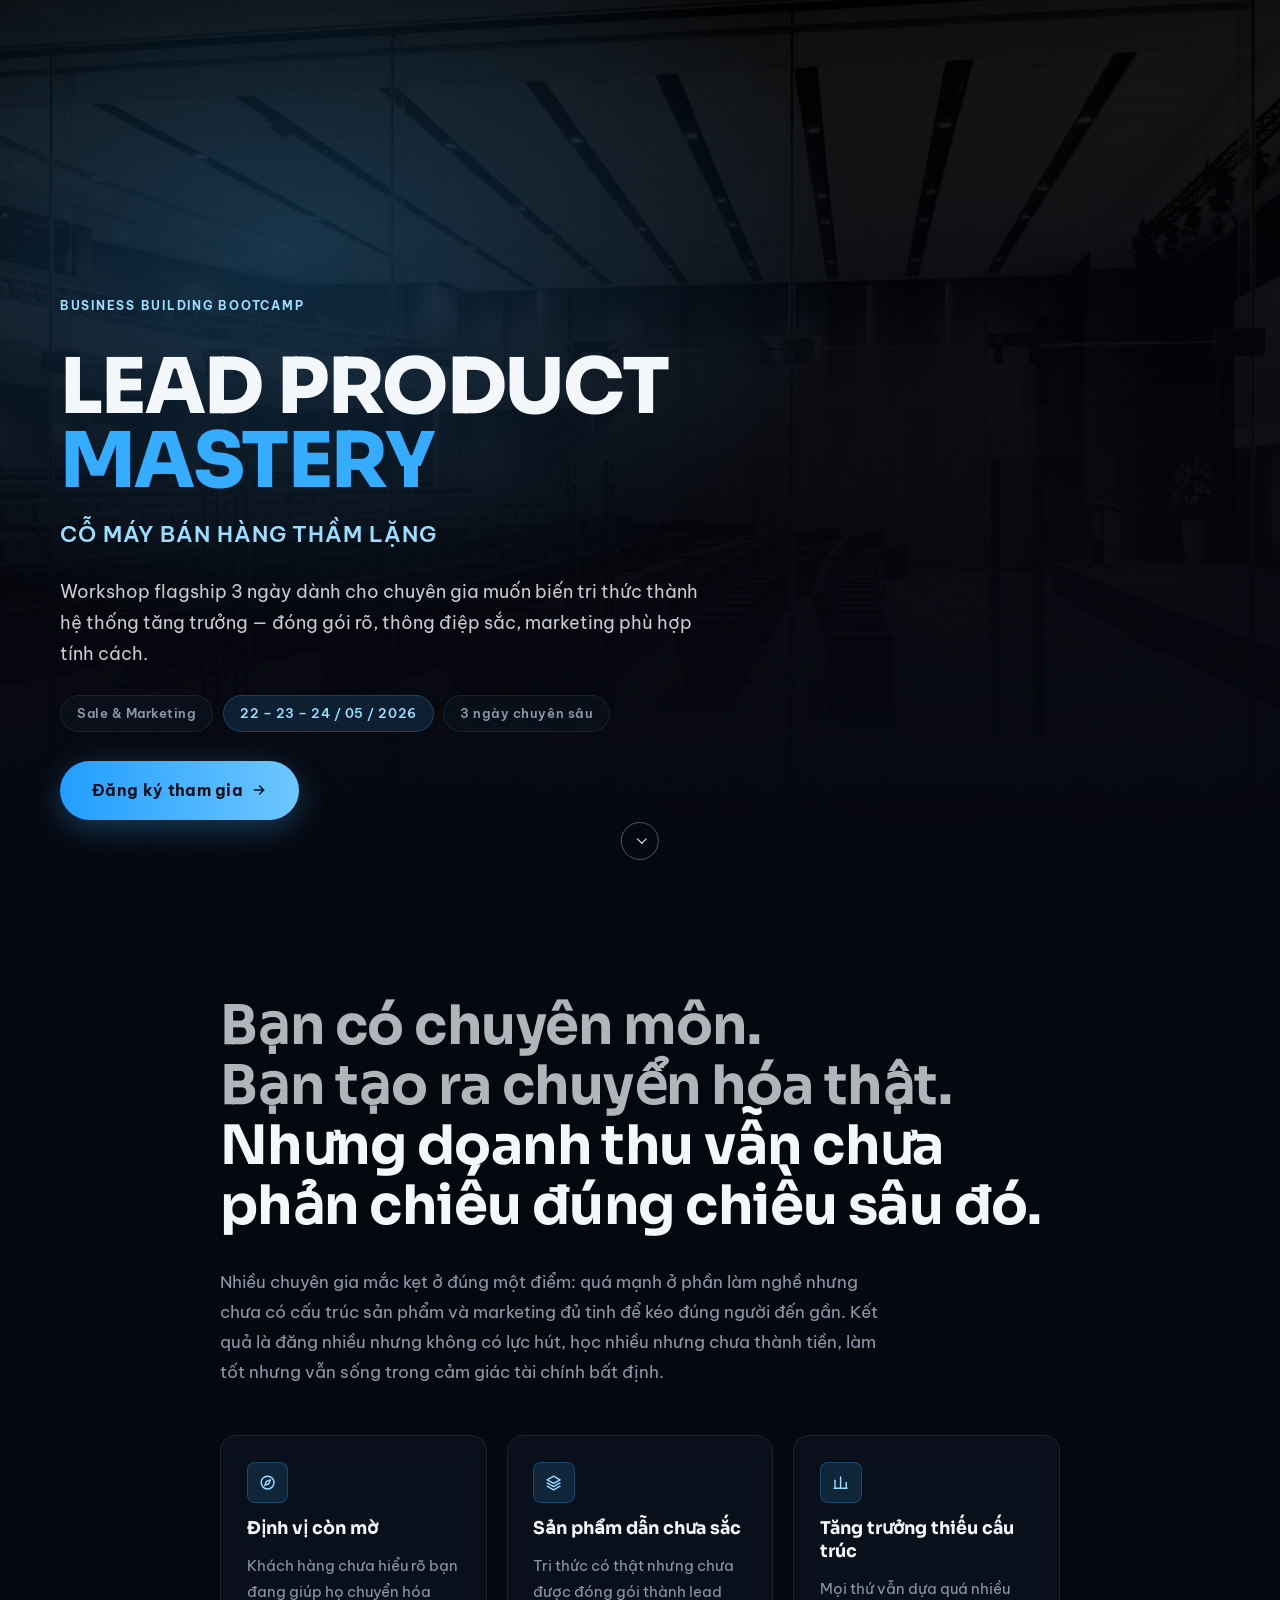
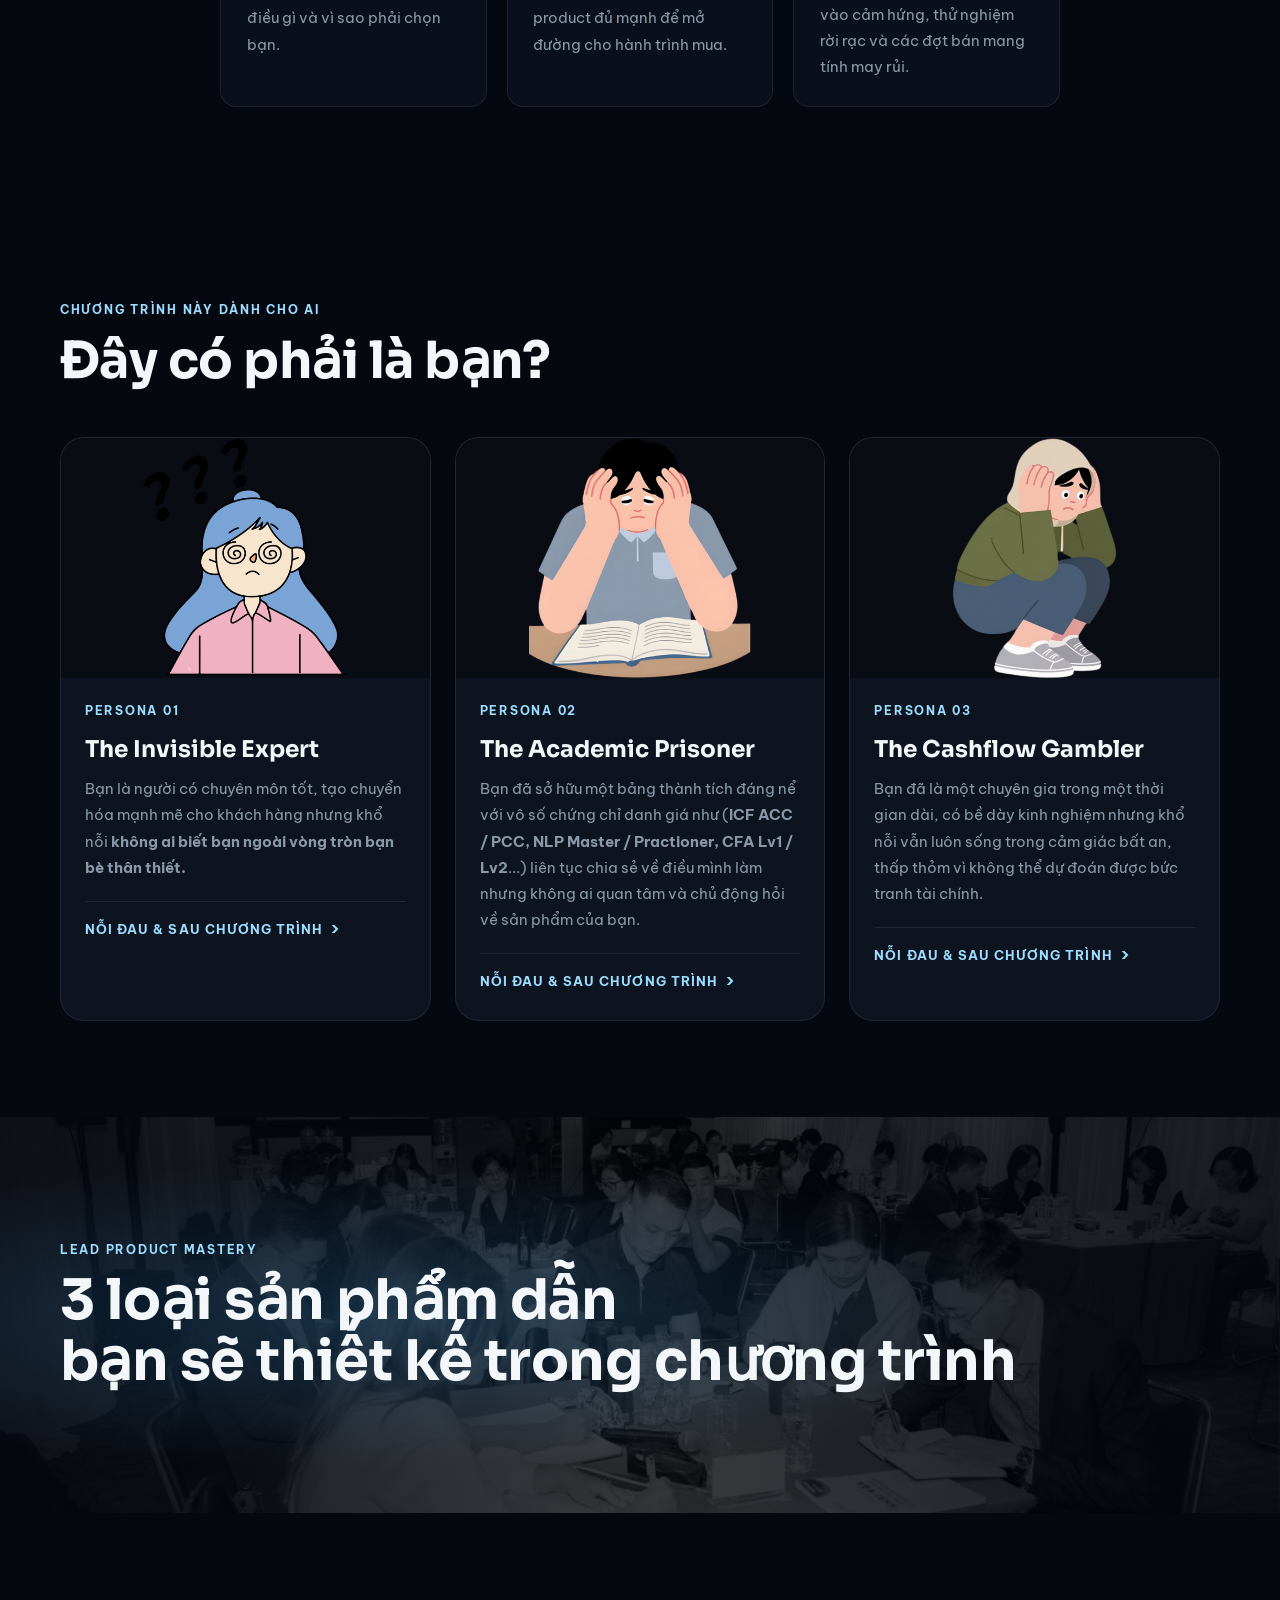
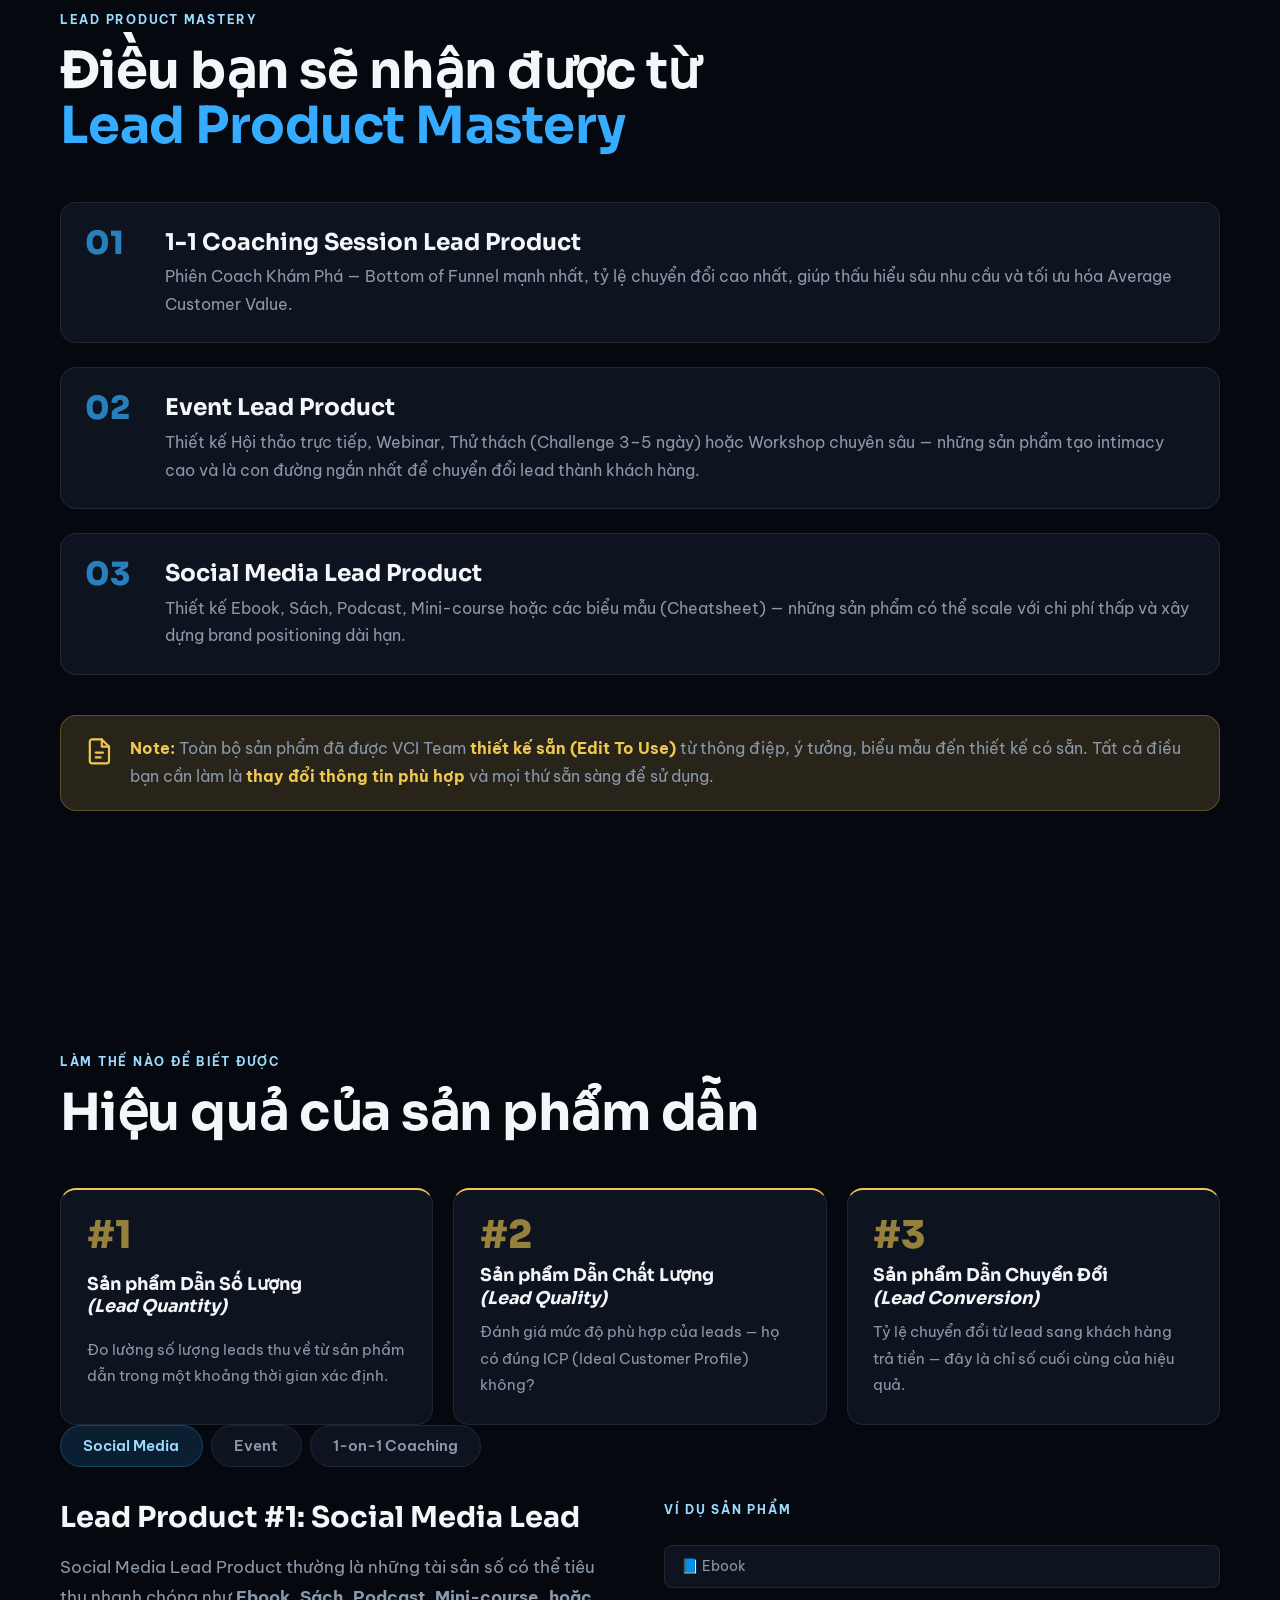
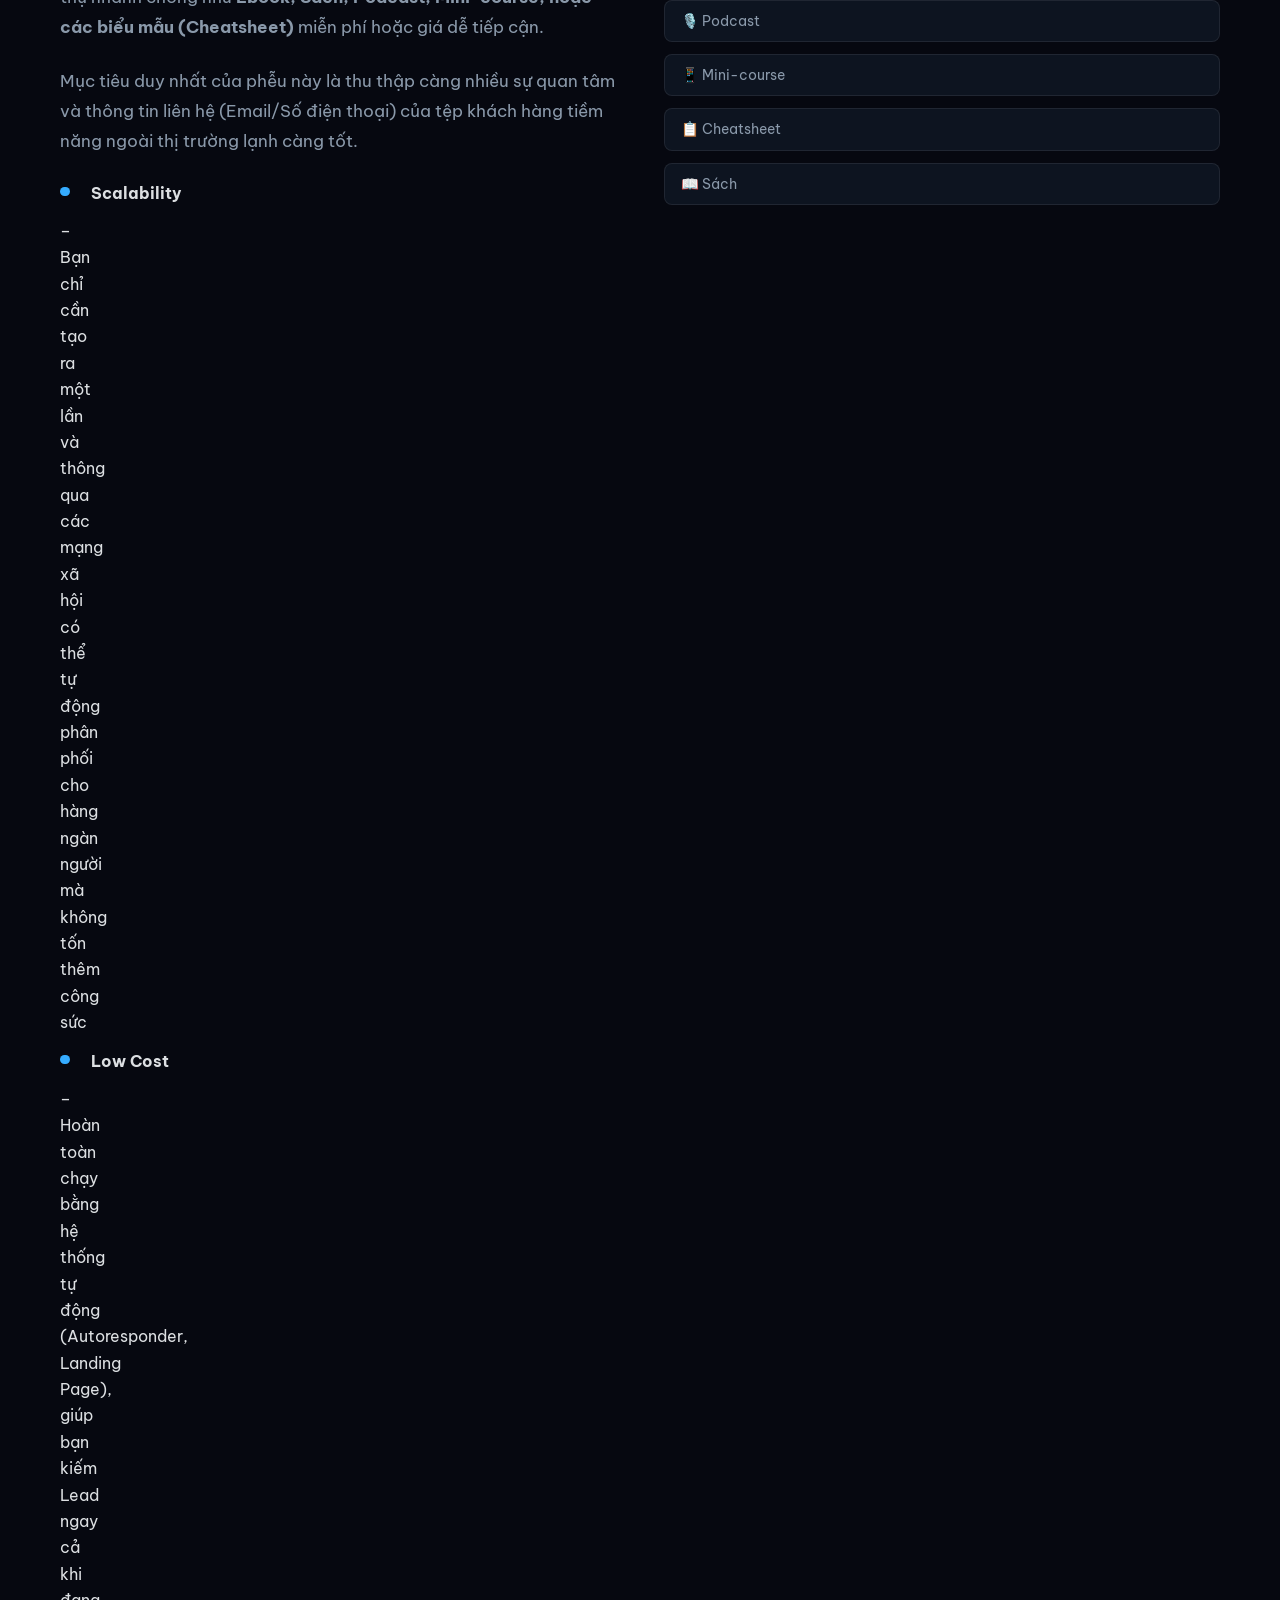
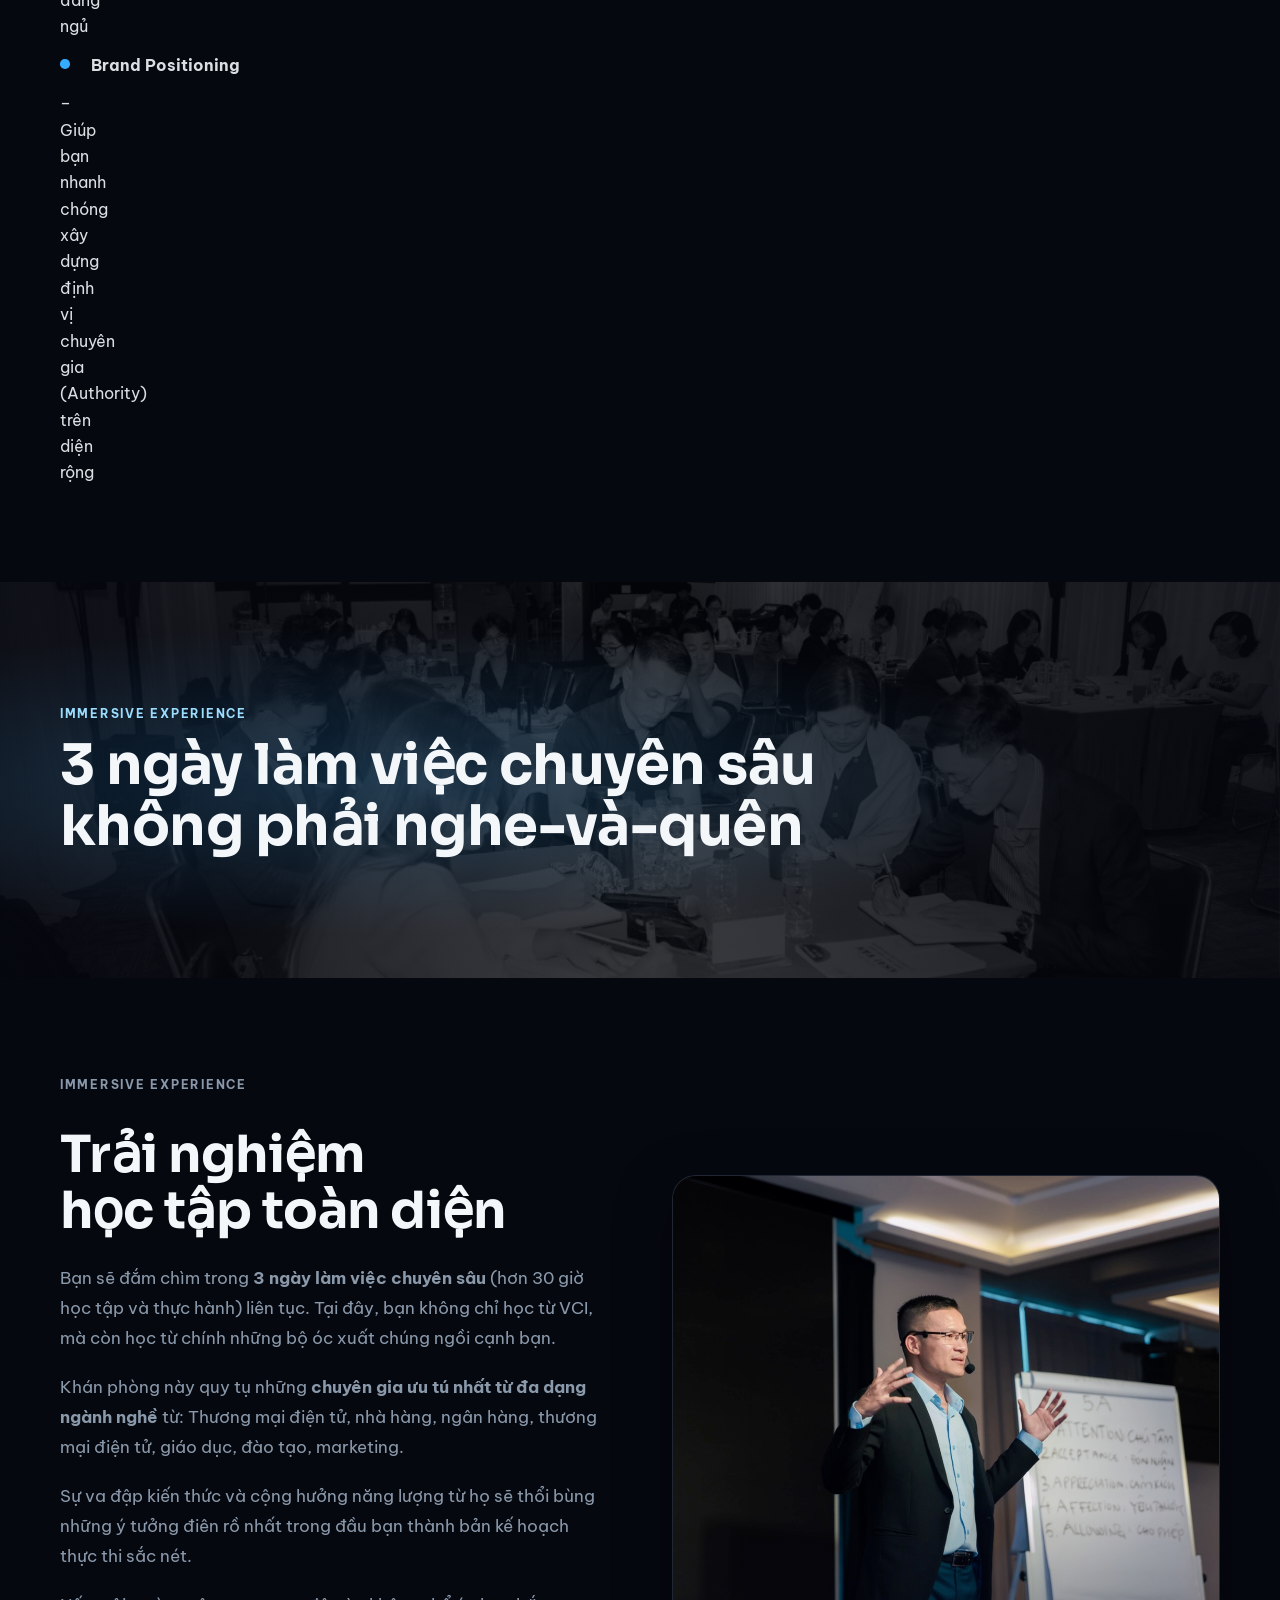
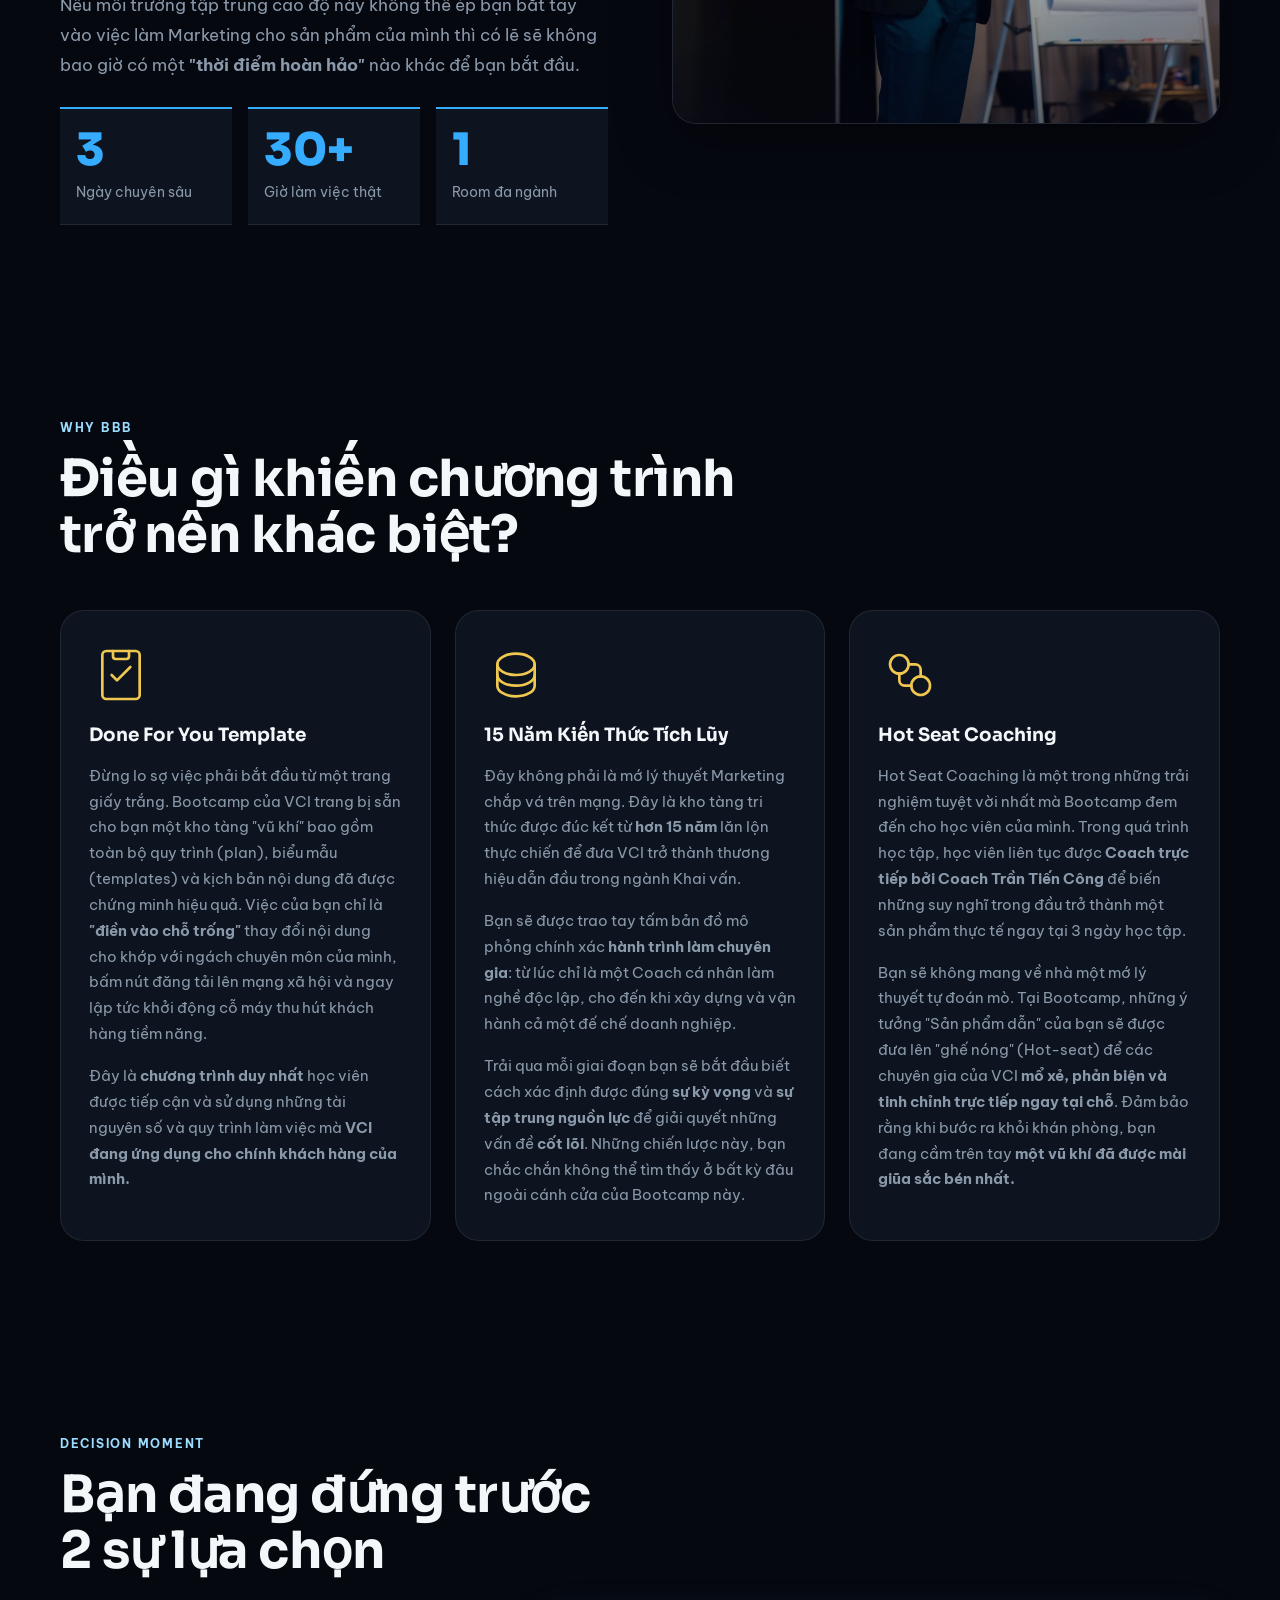
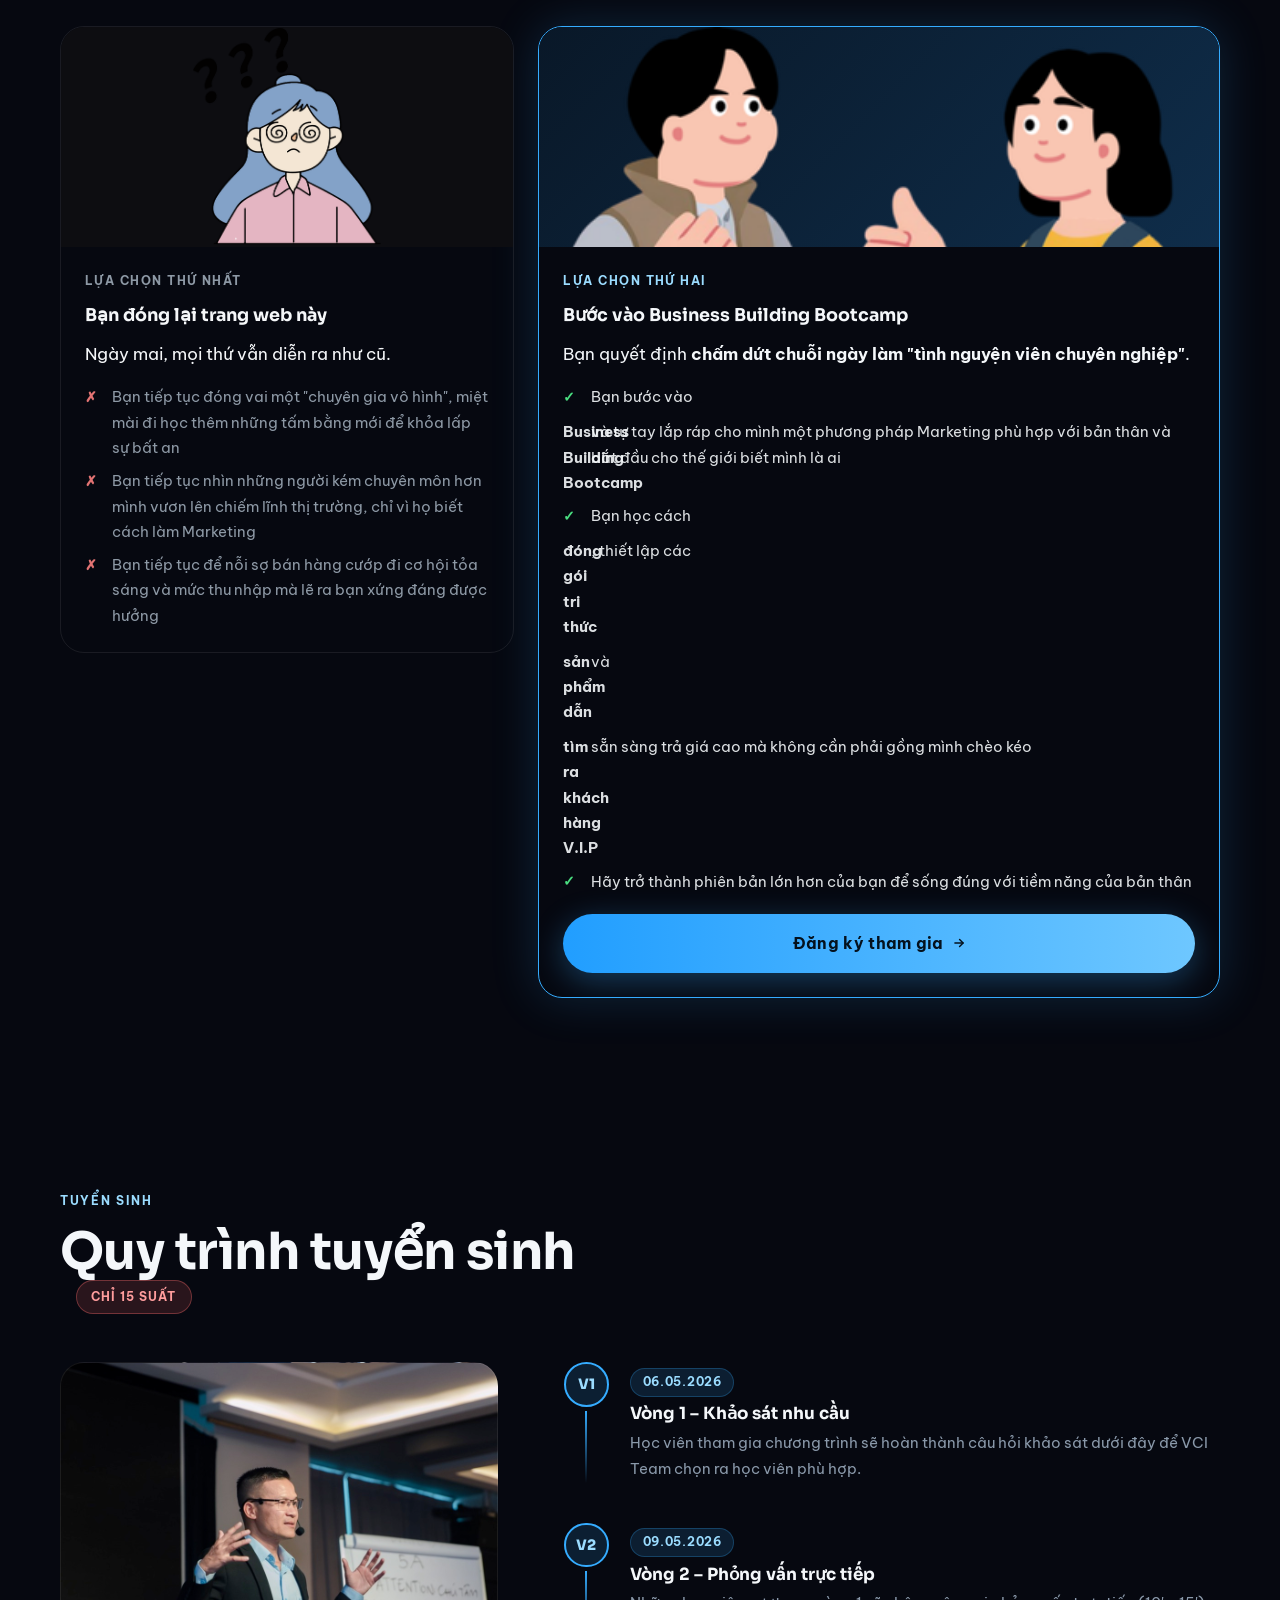
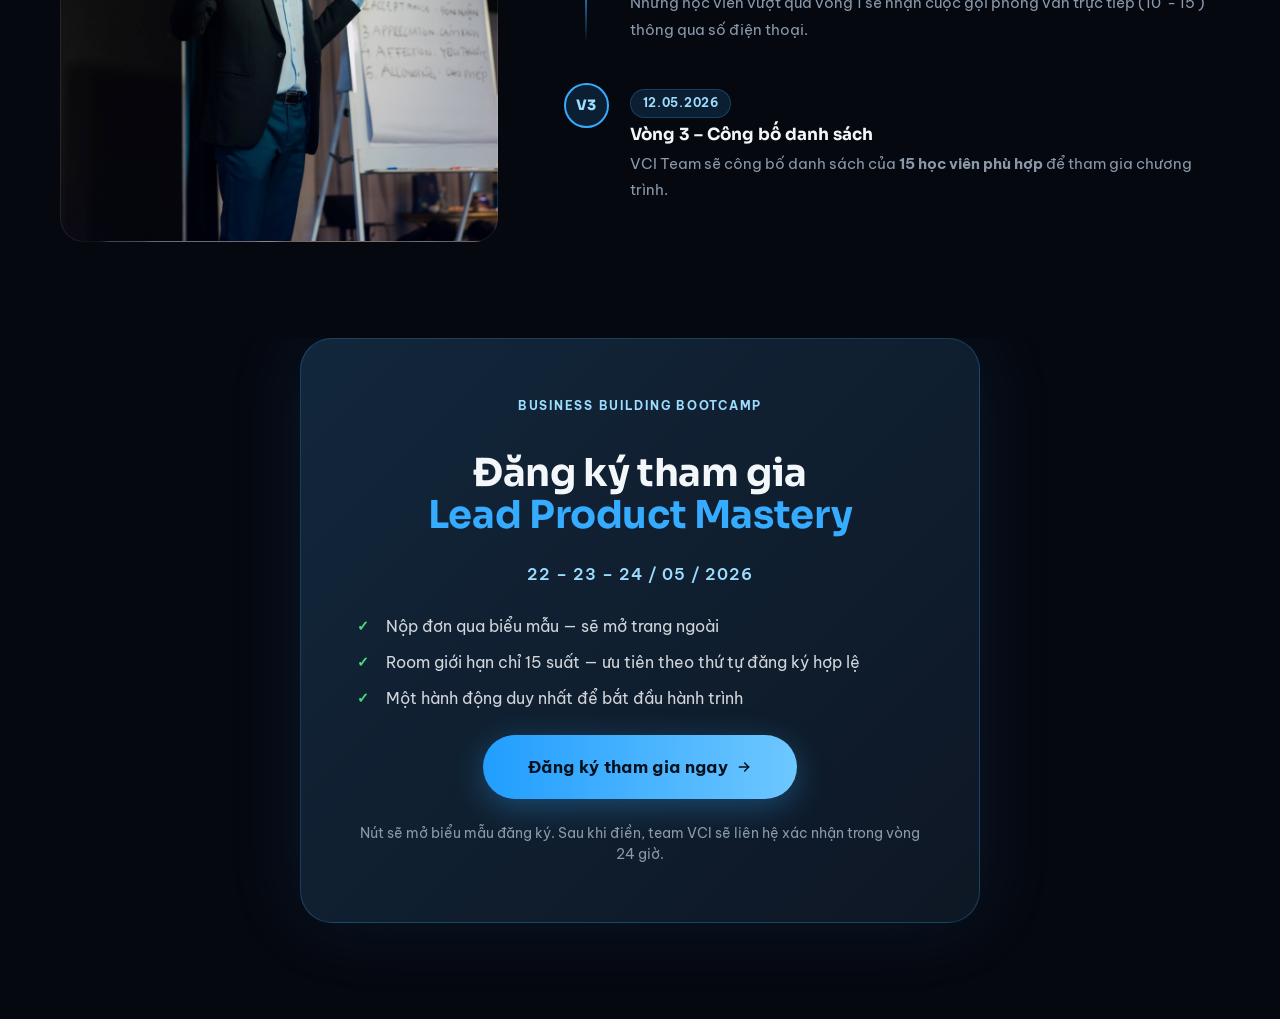
==== index.html @ 6134aa11 "init" ====
<!DOCTYPE html>
<html lang="vi">

<head>
  <meta charset="UTF-8">
  <meta name="viewport" content="width=device-width, initial-scale=1.0">
  <meta name="description"
    content="Business Building Bootcamp – Lead Product Mastery: Workshop 3 ngày chuyên sâu giúp chuyên gia đóng gói tri thức, làm rõ định vị và xây hệ thống marketing phù hợp với tính cách. 22-23-24/05/2026.">
  <title>Lead Product Mastery | Business Building Bootcamp – VCI</title>
  <link rel="preconnect" href="https://fonts.googleapis.com">
  <link rel="preconnect" href="https://fonts.gstatic.com" crossorigin>
  <link
    href="https://fonts.googleapis.com/css2?family=Sora:wght@600;700;800&family=Be+Vietnam+Pro:ital,wght@0,400;0,500;0,600;0,700;1,400;1,600&display=swap"
    rel="stylesheet">
  <link rel="stylesheet" href="styles.css">
</head>

<body>

  <div class="sticky-cta" id="sticky-cta" aria-hidden="true">
    <a href="#" data-register class="btn btn--primary btn--sm">Đăng ký ngay</a>
  </div>

  <main>

    <!-- =============================================
           S1: HERO
      ============================================= -->
    <section id="hero" class="panel panel--hero">
      <div class="hero__bg"></div>
      <div class="hero__overlay"></div>
      <div class="hero__content section-inner">
        <div class="hero__copy reveal">
          <p class="eyebrow">Business Building Bootcamp</p>
          <h1>LEAD PRODUCT<br><span>MASTERY</span></h1>
          <p class="hero__tagline">Cỗ máy bán hàng thầm lặng</p>
          <p class="hero__lede">
            Workshop flagship 3 ngày dành cho chuyên gia muốn biến tri thức thành hệ thống tăng trưởng — đóng gói rõ,
            thông điệp sắc, marketing phù hợp tính cách.
          </p>
          <div class="hero__pills">
            <span class="pill">Sale &amp; Marketing</span>
            <span class="pill pill--accent">22 – 23 – 24 / 05 / 2026</span>
            <span class="pill">3 ngày chuyên sâu</span>
          </div>
          <a href="#" data-register class="btn btn--primary hero__cta">
            Đăng ký tham gia
            <svg width="16" height="16" viewBox="0 0 24 24" fill="none" stroke="currentColor" stroke-width="2.2"
              stroke-linecap="round" stroke-linejoin="round" aria-hidden="true">
              <path d="M5 12h14" />
              <path d="m13 6 6 6-6 6" />
            </svg>
          </a>
        </div>
      </div>
      <a class="hero__scroll" href="#tension" aria-label="Xem tiếp"></a>
    </section>

    <!-- =============================================
           S2: TENSION
      ============================================= -->
    <section id="tension" class="panel">
      <div class="section-inner section-inner--narrow">
        <div class="tension__stack reveal">
          <p>Bạn có chuyên môn.</p>
          <p>Bạn tạo ra chuyển hóa thật.</p>
          <p class="tension__stack-accent">Nhưng doanh thu vẫn chưa phản chiếu đúng chiều sâu đó.</p>
        </div>
        <p class="tension__body reveal">
          Nhiều chuyên gia mắc kẹt ở đúng một điểm: quá mạnh ở phần làm nghề nhưng chưa có cấu trúc sản phẩm và
          marketing đủ tinh để kéo đúng người đến gần. Kết quả là đăng nhiều nhưng không có lực hút, học nhiều nhưng
          chưa thành tiền, làm tốt nhưng vẫn sống trong cảm giác tài chính bất định.
        </p>
        <div class="tension__cards">
          <article class="tension-card glass-card reveal" style="--i:0">
            <div class="tension-card__icon">
              <svg viewBox="0 0 24 24" fill="none" stroke="currentColor" stroke-width="1.8" stroke-linecap="round"
                stroke-linejoin="round" aria-hidden="true">
                <circle cx="12" cy="12" r="8" />
                <path d="m15.5 8.5-2 5-5 2 2-5 5-2Z" />
              </svg>
            </div>
            <h3>Định vị còn mờ</h3>
            <p>Khách hàng chưa hiểu rõ bạn đang giúp họ chuyển hóa điều gì và vì sao phải chọn bạn.</p>
          </article>
          <article class="tension-card glass-card reveal" style="--i:1">
            <div class="tension-card__icon">
              <svg viewBox="0 0 24 24" fill="none" stroke="currentColor" stroke-width="1.8" stroke-linecap="round"
                stroke-linejoin="round" aria-hidden="true">
                <path d="M4 8.5 12 4l8 4.5-8 4.5-8-4.5Z" />
                <path d="M4 12.5 12 17l8-4.5" />
                <path d="M4 16.5 12 21l8-4.5" />
              </svg>
            </div>
            <h3>Sản phẩm dẫn chưa sắc</h3>
            <p>Tri thức có thật nhưng chưa được đóng gói thành lead product đủ mạnh để mở đường cho hành trình mua.</p>
          </article>
          <article class="tension-card glass-card reveal" style="--i:2">
            <div class="tension-card__icon">
              <svg viewBox="0 0 24 24" fill="none" stroke="currentColor" stroke-width="1.8" stroke-linecap="round"
                stroke-linejoin="round" aria-hidden="true">
                <path d="M5 19V9" />
                <path d="M12 19V5" />
                <path d="M19 19v-7" />
                <path d="M4 19h16" />
              </svg>
            </div>
            <h3>Tăng trưởng thiếu cấu trúc</h3>
            <p>Mọi thứ vẫn dựa quá nhiều vào cảm hứng, thử nghiệm rời rạc và các đợt bán mang tính may rủi.</p>
          </article>
        </div>
      </div>
    </section>

    <!-- =============================================
           S3: PERSONAS
      ============================================= -->
    <section id="personas" class="panel">
      <div class="section-inner">
        <div class="section-heading reveal">
          <p class="eyebrow">Chương trình này dành cho ai</p>
          <h2>Đây có phải là bạn?</h2>
        </div>
        <div class="persona-grid">
          <article class="persona-card reveal" style="--i:0">
            <div class="persona-card__art persona-card__art--expert">
              <!-- illustration: design/persona-1.png – user to provide -->
            </div>
            <div class="persona-card__body">
              <p class="persona-card__index eyebrow">Persona 01</p>
              <h3>The Invisible Expert</h3>
              <p class="persona-card__desc">Bạn là người có chuyên môn tốt, tạo chuyển hóa mạnh mẽ cho khách hàng nhưng khổ nỗi <strong>không ai biết bạn ngoài vòng tròn bạn bè thân thiết.</strong></p>
              <details class="persona-card__details">
                <summary>Nỗi đau &amp; Sau chương trình</summary>
                <div class="persona-card__expand">
                  <div>
                    <span class="expand-label">Vấn đề</span>
                    <p>Bạn dị ứng với việc "làm hình ảnh" và luôn coi Marketing là điều gì đó hào nhoáng, giả tạo và chèo kéo. Bản thân bạn luôn tự thuyết phục rằng chỉ cần mình thực sự đem lại ý nghĩa cho mọi người, khách hàng sẽ tự động tìm đến.</p>
                  </div>
                  <div>
                    <span class="expand-label">Sau BBB</span>
                    <p>Bạn sẽ tìm ra một cách Marketing để thu hút đúng tệp khách hàng tiềm năng mà <strong>KHÔNG CẦN</strong> giả tạo dưới một phiên bản khác, ép buộc chạy theo xu thế thịnh hành hay làm những việc bán hàng chèo kéo trái với tính cách.</p>
                  </div>
                </div>
              </details>
            </div>
          </article>
          <article class="persona-card reveal" style="--i:1">
            <div class="persona-card__art persona-card__art--academic">
              <!-- illustration: design/persona-2.png – user to provide -->
            </div>
            <div class="persona-card__body">
              <p class="persona-card__index eyebrow">Persona 02</p>
              <h3>The Academic Prisoner</h3>
              <p class="persona-card__desc">Bạn đã sở hữu một bảng thành tích đáng nể với vô số chứng chỉ danh giá như (<strong>ICF ACC / PCC, NLP Master / Practioner, CFA Lv1 / Lv2</strong>...) liên tục chia sẻ về điều mình làm nhưng không ai quan tâm và chủ động hỏi về sản phẩm của bạn.</p>
              <details class="persona-card__details">
                <summary>Nỗi đau &amp; Sau chương trình</summary>
                <div class="persona-card__expand">
                  <div>
                    <span class="expand-label">Vấn đề</span>
                    <p>Bạn luôn dùng việc học như một cách trì hoãn để đối mặt với vấn đề tài chính "báo động" của mình. Họ kiệt quệ tài chính vì chứng nghiện học nhưng vẫn không đủ can đảm để biến khối kiến thức khổng lồ thành tiền trong tài khoản.</p>
                  </div>
                  <div>
                    <span class="expand-label">Sau BBB</span>
                    <p>Bạn sẽ tìm ra một cách phá bỏ xiềng xích học thuật để biến tri thức thành một giải pháp thương mại thực thụ. Bạn sẽ học được cách thiết kế để biến những <strong>kiến thức hàn lâm</strong> trở thành hệ thống <strong>sản phẩm dễ tiếp cận</strong> với người dùng.</p>
                  </div>
                </div>
              </details>
            </div>
          </article>
          <article class="persona-card reveal" style="--i:2">
            <div class="persona-card__art persona-card__art--cashflow">
              <!-- illustration: design/persona-3.png – user to provide -->
            </div>
            <div class="persona-card__body">
              <p class="persona-card__index eyebrow">Persona 03</p>
              <h3>The Cashflow Gambler</h3>
              <p class="persona-card__desc">Bạn đã là một chuyên gia trong một thời gian dài, có bề dày kinh nghiệm nhưng khổ nỗi vẫn luôn sống trong cảm giác bất an, thấp thỏm vì không thể dự đoán được bức tranh tài chính.</p>
              <details class="persona-card__details">
                <summary>Nỗi đau &amp; Sau chương trình</summary>
                <div class="persona-card__expand">
                  <div>
                    <span class="expand-label">Vấn đề</span>
                    <p>Bạn đang làm việc trong hai sự mù mờ lớn: <strong>không biết khách hàng từ đâu</strong> và <strong>tại sao họ lại mua hàng</strong>. Bản thân bạn liên tục thử nghiệm liên tục tìm kiếm khách hàng nhưng lại <strong>mờ mịt trong việc đo lường</strong> độ hiệu quả của từng chiến lược.</p>
                  </div>
                  <div>
                    <span class="expand-label">Sau BBB</span>
                    <p>Bạn sẽ tìm ra một cách phá bỏ xiềng xích học thuật để biến tri thức thành một giải pháp thương mại thực thụ. Bạn sẽ học được cách thiết kế để biến những <strong>kiến thức hàn lâm</strong> trở thành hệ thống <strong>sản phẩm dễ tiếp cận</strong> với người dùng.</p>
                  </div>
                </div>
              </details>
            </div>
          </article>
        </div>
      </div>
    </section>

    <!-- Photo Divider 2 – giữa Personas và Promise -->
    <div class="photo-divider" data-img="img/background_2.jpg">
      <div class="photo-divider__text section-inner">
        <p class="eyebrow">Lead Product Mastery</p>
        <h2>3 loại sản phẩm dẫn<br>bạn sẽ thiết kế trong chương trình</h2>
      </div>
    </div>

    <!-- =============================================
           S4: PROMISE (What You'll Build)
      ============================================= -->
    <section id="promise" class="panel">
      <div class="section-inner">
        <div class="section-heading reveal">
          <p class="eyebrow">Lead Product Mastery</p>
          <h2>Điều bạn sẽ nhận được từ<br><span>Lead Product Mastery</span></h2>
        </div>
        <div class="promise__secrets">
          <div class="promise-secret reveal" style="--i:0">
            <span class="promise-secret__num">01</span>
            <div>
              <h3>1-1 Coaching Session Lead Product</h3>
              <p>Phiên Coach Khám Phá — Bottom of Funnel mạnh nhất, tỷ lệ chuyển đổi cao nhất, giúp thấu hiểu sâu nhu
                cầu và tối ưu hóa Average Customer Value.</p>
            </div>
          </div>
          <div class="promise-secret reveal" style="--i:1">
            <span class="promise-secret__num">02</span>
            <div>
              <h3>Event Lead Product</h3>
              <p>Thiết kế Hội thảo trực tiếp, Webinar, Thử thách (Challenge 3–5 ngày) hoặc Workshop chuyên sâu — những
                sản phẩm tạo intimacy cao và là con đường ngắn nhất để chuyển đổi lead thành khách hàng.</p>
            </div>
          </div>
          <div class="promise-secret reveal" style="--i:2">
            <span class="promise-secret__num">03</span>
            <div>
              <h3>Social Media Lead Product</h3>
              <p>Thiết kế Ebook, Sách, Podcast, Mini-course hoặc các biểu mẫu (Cheatsheet) — những sản phẩm có thể
                scale với chi phí thấp và xây dựng brand positioning dài hạn.</p>
            </div>
          </div>
        </div>
        <div class="promise__callout reveal">
          <svg viewBox="0 0 24 24" fill="none" stroke="currentColor" stroke-width="1.8" stroke-linecap="round"
            stroke-linejoin="round" aria-hidden="true">
            <path d="M14 2H6a2 2 0 0 0-2 2v16a2 2 0 0 0 2 2h12a2 2 0 0 0 2-2V8z" />
            <polyline points="14 2 14 8 20 8" />
            <line x1="9" y1="13" x2="15" y2="13" />
            <line x1="9" y1="17" x2="13" y2="17" />
          </svg>
          <p><strong>Note:</strong> Toàn bộ sản phẩm đã được VCI Team <strong>thiết kế sẵn (Edit To Use)</strong> từ thông điệp, ý tưởng, biểu mẫu đến thiết kế có sẵn. Tất cả điều bạn cần làm là <strong>thay đổi thông tin phù hợp</strong> và mọi thứ sẵn sàng để sử dụng.</p>
        </div>

      </div>
    </section>

    <!-- =============================================
           S5: LEAD PRODUCTS DEEP-DIVE
      ============================================= -->
    <section id="lead-products" class="panel">
      <div class="section-inner">
        <div class="section-heading reveal">
          <p class="eyebrow">Làm thế nào để biết được</p>
          <h2>Hiệu quả của sản phẩm dẫn</h2>
        </div>
        <div class="framework__cards">
          <div class="framework-card reveal" style="--i:0">
            <span class="framework-card__num">#1</span>
            <h3>Sản phẩm Dẫn Số Lượng<br><em>(Lead Quantity)</em></h3>
            <p>Đo lường số lượng leads thu về từ sản phẩm dẫn trong một khoảng thời gian xác định.</p>
          </div>
          <div class="framework-card reveal" style="--i:1">
            <span class="framework-card__num">#2</span>
            <h3>Sản phẩm Dẫn Chất Lượng<br><em>(Lead Quality)</em></h3>
            <p>Đánh giá mức độ phù hợp của leads — họ có đúng ICP (Ideal Customer Profile) không?</p>
          </div>
          <div class="framework-card reveal" style="--i:2">
            <span class="framework-card__num">#3</span>
            <h3>Sản phẩm Dẫn Chuyển Đổi<br><em>(Lead Conversion)</em></h3>
            <p>Tỷ lệ chuyển đổi từ lead sang khách hàng trả tiền — đây là chỉ số cuối cùng của hiệu quả.</p>
          </div>
        </div>
        <div class="tabs">
          <div class="tabs__nav" role="tablist">
            <button class="tab-btn" data-tab="social" role="tab" aria-selected="true">Social Media</button>
            <button class="tab-btn" data-tab="event" role="tab">Event</button>
            <button class="tab-btn" data-tab="coaching" role="tab">1-on-1 Coaching</button>
          </div>
          <div class="tabs__panels">
            <div class="tab-panel" data-panel="social" role="tabpanel">
              <div class="tab-panel__copy">
                <h3>Lead Product #1: Social Media Lead</h3>
                <p>Social Media Lead Product thường là những tài sản số có thể tiêu thụ nhanh chóng như <strong>Ebook, Sách, Podcast, Mini-course, hoặc các biểu mẫu (Cheatsheet)</strong> miễn phí hoặc giá dễ tiếp cận.</p>
                <p>Mục tiêu duy nhất của phễu này là thu thập càng nhiều sự quan tâm và thông tin liên hệ (Email/Số điện thoại) của tệp khách hàng tiềm năng ngoài thị trường lạnh càng tốt.</p>
                <ul class="pros-list">
                  <li><strong>Scalability</strong> – Bạn chỉ cần tạo ra một lần và thông qua các mạng xã hội có thể tự động phân phối cho hàng ngàn người mà không tốn thêm công sức</li>
                  <li><strong>Low Cost</strong> – Hoàn toàn chạy bằng hệ thống tự động (Autoresponder, Landing Page), giúp bạn kiếm Lead ngay cả khi đang ngủ</li>
                  <li><strong>Brand Positioning</strong> – Giúp bạn nhanh chóng xây dựng định vị chuyên gia (Authority) trên diện rộng</li>
                </ul>
              </div>
              <div class="tab-panel__examples">
                <p class="eyebrow">Ví dụ sản phẩm</p>
                <span class="example-tag">📘 Ebook</span>
                <span class="example-tag">🎙️ Podcast</span>
                <span class="example-tag">📱 Mini-course</span>
                <span class="example-tag">📋 Cheatsheet</span>
                <span class="example-tag">📖 Sách</span>
              </div>
            </div>
            <div class="tab-panel" data-panel="event" role="tabpanel">
              <div class="tab-panel__copy">
                <h3>Lead Product #2: Event Lead Product</h3>
                <p>Khi bạn đã có một lượng người theo dõi nhất định, Event Lead Product chính là màng lọc hoàn hảo (Middle/Bottom of Funnel). Đây là các hình thức như <strong>Hội thảo trực tiếp, Webinar, Thử thách (Challenge 3-5 ngày), hoặc Workshop chuyên sâu</strong>.</p>
                <p>Sứ mệnh của phễu này là giáo dục thị trường, thay đổi niềm tin của khách hàng và "hâm nóng" họ ở cường độ cao. Bất cứ ai sẵn sàng dành ra 2-3 tiếng để ngồi nghe bạn nói đều là những Lead cực kỳ chất lượng.</p>
                <ul class="pros-list">
                  <li><strong>Intimacy</strong> – Sự tương tác trực tiếp (dù qua màn hình hay ngoài đời) giúp khách hàng cảm nhận được năng lượng và chuyên môn thực sự của bạn</li>
                  <li><strong>Lead Clearance</strong> – Tự động loại bỏ những người hời hợt, chỉ giữ lại những khách hàng cam kết và thực sự khao khát giải pháp</li>
                </ul>
              </div>
              <div class="tab-panel__examples">
                <p class="eyebrow">Ví dụ sản phẩm</p>
                <span class="example-tag">🎤 Hội thảo</span>
                <span class="example-tag">💻 Webinar</span>
                <span class="example-tag">🔥 Challenge 3-5 ngày</span>
                <span class="example-tag">🛠️ Workshop</span>
              </div>
            </div>
            <div class="tab-panel" data-panel="coaching" role="tabpanel">
              <div class="tab-panel__copy">
                <h3>Lead Product #3: 1 on 1 Coaching Session</h3>
                <p>Đây là chốt chặn cuối cùng trong cỗ máy bán hàng của bạn (<strong>Bottom of Funnel</strong>). Nó thường mang tên như "Phiên Khai vấn Chiến lược", "Phiên Coach Khám Phá" hay "Phiên Khám Doanh Nghiệp". Đây không phải là một buổi tư vấn miễn phí tràn lan, mà là một cuộc trò chuyện có chủ đích dành riêng cho những khách hàng đã vượt qua các màng lọc khắt khe trước đó.</p>
                <p>Mục đích cuối cùng của nó là chuyển hóa một khách hàng chất lượng cao thành một bản hợp đồng High-ticket (Giá trị cao).</p>
                <ul class="pros-list">
                  <li><strong>Conversion Rate</strong> cao nhất: Không có phương thức nào chốt hợp đồng giá trị cao tốt hơn một cuộc trò chuyện sâu sắc, trực tiếp giữa hai con người</li>
                  <li>Thấu hiểu nhu cầu thực sự khách hàng: Bạn bắt đúng "bệnh" của từng cá nhân, từ đó tùy chỉnh lời chào hàng (Offer) sao cho khớp hoàn toàn với khao khát của họ. Từ đó bạn có khả năng nâng cấp lên những sản phẩm cao hơn để tối ưu hóa giá trị 1 khách hàng (<strong>Average Customer Value</strong>)</li>
                </ul>
              </div>
              <div class="tab-panel__examples">
                <p class="eyebrow">Ví dụ sản phẩm</p>
                <span class="example-tag">🤝 Phiên Coach Khám Phá (miễn phí)</span>
                <span class="example-tag">🎯 Strategy Session (trả phí)</span>
              </div>
            </div>
          </div>
        </div>
      </div>
    </section>

    <!-- Photo Divider 3 – giữa Lead Products và Experience -->
    <div class="photo-divider" data-img="img/background_2.jpg">
      <div class="photo-divider__text section-inner">
        <p class="eyebrow">Immersive Experience</p>
        <h2>3 ngày làm việc chuyên sâu<br>không phải nghe-và-quên</h2>
      </div>
    </div>

    <!-- =============================================
           S6: IMMERSIVE EXPERIENCE
      ============================================= -->
    <section id="experience" class="panel">
      <div class="section-inner experience__split">
        <div class="experience__copy reveal">
          <p class="eyebrow">Immersive Experience</p>
          <h2>Trải nghiệm<br>học tập toàn diện</h2>
          <p>Bạn sẽ đắm chìm trong <strong>3 ngày làm việc chuyên sâu</strong> (hơn 30 giờ học tập và thực hành) liên tục. Tại đây, bạn không chỉ học từ VCI, mà còn học từ chính những bộ óc xuất chúng ngồi cạnh bạn.</p>
          <p>Khán phòng này quy tụ những <strong>chuyên gia ưu tú nhất từ đa dạng ngành nghề</strong> từ: Thương mại điện tử, nhà hàng, ngân hàng, thương mại điện tử, giáo dục, đào tạo, marketing.</p>
          <p>Sự va đập kiến thức và cộng hưởng năng lượng từ họ sẽ thổi bùng những ý tưởng điên rồ nhất trong đầu bạn thành bản kế hoạch thực thi sắc nét.</p>
          <p>Nếu môi trường tập trung cao độ này không thể ép bạn bắt tay vào việc làm Marketing cho sản phẩm của mình thì có lẽ sẽ không bao giờ có một <strong>"thời điểm hoàn hảo"</strong> nào khác để bạn bắt đầu.</p>
          <div class="stats-row">
            <div class="stat-box">
              <strong data-counter="3" data-suffix="">3</strong>
              <span>Ngày chuyên sâu</span>
            </div>
            <div class="stat-box">
              <strong data-counter="30" data-suffix="+">30+</strong>
              <span>Giờ làm việc thật</span>
            </div>
            <div class="stat-box">
              <strong data-counter="1" data-suffix="">1</strong>
              <span>Room đa ngành</span>
            </div>
          </div>
        </div>
        <div class="experience__visual reveal">
          <div class="image-frame">
            <img src="img/speaker.jpeg" alt="Không khí workshop chuyên sâu" loading="lazy">
          </div>
        </div>
      </div>
    </section>

    <!-- =============================================
           S7: DIFFERENTIATORS
      ============================================= -->
    <section id="differentiators" class="panel">
      <div class="section-inner">
        <div class="section-heading reveal">
          <p class="eyebrow">Why BBB</p>
          <h2>Điều gì khiến chương trình<br>trở nên khác biệt?</h2>
        </div>
        <div class="diff-grid">
          <article class="diff-card reveal" style="--i:0">
            <div class="diff-card__icon">
              <svg viewBox="0 0 48 48" fill="none" stroke="currentColor" stroke-width="2" stroke-linecap="round"
                stroke-linejoin="round" aria-hidden="true">
                <rect x="10" y="6" width="28" height="36" rx="3" />
                <path d="M18 6v4a2 2 0 0 0 2 2h8a2 2 0 0 0 2-2V6" />
                <path d="M17 24l4 4 10-10" />
              </svg>
            </div>
            <h3>Done For You Template</h3>
            <p>Đừng lo sợ việc phải bắt đầu từ một trang giấy trắng. Bootcamp của VCI trang bị sẵn cho bạn một kho tàng "vũ khí" bao gồm toàn bộ quy trình (plan), biểu mẫu (templates) và kịch bản nội dung đã được chứng minh hiệu quả. Việc của bạn chỉ là <strong>"điền vào chỗ trống"</strong> thay đổi nội dung cho khớp với ngách chuyên môn của mình, bấm nút đăng tải lên mạng xã hội và ngay lập tức khởi động cỗ máy thu hút khách hàng tiềm năng.</p>
            <p>Đây là <strong>chương trình duy nhất</strong> học viên được tiếp cận và sử dụng những tài nguyên số và quy trình làm việc mà <strong>VCI đang ứng dụng cho chính khách hàng của mình.</strong></p>
          </article>
          <article class="diff-card reveal" style="--i:1">
            <div class="diff-card__icon">
              <svg viewBox="0 0 48 48" fill="none" stroke="currentColor" stroke-width="2" stroke-linecap="round"
                stroke-linejoin="round" aria-hidden="true">
                <ellipse cx="24" cy="16" rx="14" ry="8" />
                <path d="M10 16v8c0 4.4 6.3 8 14 8s14-3.6 14-8v-8" />
                <path d="M10 24v8c0 4.4 6.3 8 14 8s14-3.6 14-8v-8" />
              </svg>
            </div>
            <h3>15 Năm Kiến Thức Tích Lũy</h3>
            <p>Đây không phải là mớ lý thuyết Marketing chắp vá trên mạng. Đây là kho tàng tri thức được đúc kết từ <strong>hơn 15 năm</strong> lăn lộn thực chiến để đưa VCI trở thành thương hiệu dẫn đầu trong ngành Khai vấn.</p>
            <p>Bạn sẽ được trao tay tấm bản đồ mô phỏng chính xác <strong>hành trình làm chuyên gia</strong>: từ lúc chỉ là một Coach cá nhân làm nghề độc lập, cho đến khi xây dựng và vận hành cả một đế chế doanh nghiệp.</p>
            <p>Trải qua mỗi giai đoạn bạn sẽ bắt đầu biết cách xác định được đúng <strong>sự kỳ vọng</strong> và <strong>sự tập trung nguồn lực</strong> để giải quyết những vấn đề <strong>cốt lõi</strong>. Những chiến lược này, bạn chắc chắn không thể tìm thấy ở bất kỳ đâu ngoài cánh cửa của Bootcamp này.</p>
          </article>
          <article class="diff-card reveal" style="--i:2">
            <div class="diff-card__icon">
              <svg viewBox="0 0 48 48" fill="none" stroke="currentColor" stroke-width="2" stroke-linecap="round"
                stroke-linejoin="round" aria-hidden="true">
                <circle cx="16" cy="16" r="7" />
                <circle cx="32" cy="32" r="7" />
                <path d="M23 16h5a4 4 0 0 1 4 4v5" />
                <path d="M25 32h-5a4 4 0 0 1-4-4v-5" />
              </svg>
            </div>
            <h3>Hot Seat Coaching</h3>
            <p>Hot Seat Coaching là một trong những trải nghiệm tuyệt vời nhất mà Bootcamp đem đến cho học viên của mình. Trong quá trình học tập, học viên liên tục được <strong>Coach trực tiếp bởi Coach Trần Tiến Công</strong> để biến những suy nghĩ trong đầu trở thành một sản phẩm thực tế ngay tại 3 ngày học tập.</p>
            <p>Bạn sẽ không mang về nhà một mớ lý thuyết tự đoán mò. Tại Bootcamp, những ý tưởng "Sản phẩm dẫn" của bạn sẽ được đưa lên "ghế nóng" (Hot-seat) để các chuyên gia của VCI <strong>mổ xẻ, phản biện và tinh chỉnh trực tiếp ngay tại chỗ</strong>. Đảm bảo rằng khi bước ra khỏi khán phòng, bạn đang cầm trên tay <strong>một vũ khí đã được mài giũa sắc bén nhất.</strong></p>
          </article>
        </div>
      </div>
    </section>


    <!-- =============================================
           S9: DECISION MOMENT
      ============================================= -->
    <section id="decision" class="panel">
      <div class="section-inner">
        <div class="section-heading reveal">
          <p class="eyebrow">Decision Moment</p>
          <h2>Bạn đang đứng trước<br>2 sự lựa chọn</h2>
        </div>
        <div class="decision-grid">
          <article class="decision-card decision-card--status-quo reveal">
            <div class="decision-card__art"><img src="img/The Invisible Expert.png" alt="The Invisible Expert"
                loading="lazy"></div>
            <div class="decision-card__body">
              <span class="decision-card__label">Lựa chọn thứ nhất</span>
              <h3>Bạn đóng lại trang web này</h3>
              <p>Ngày mai, mọi thứ vẫn diễn ra như cũ.</p>
              <ul class="decision-list">
                <li><span class="decision-list__marker">✗</span> Bạn tiếp tục đóng vai một "chuyên gia vô hình", miệt mài đi học thêm những tấm bằng mới để khỏa lấp sự bất an</li>
                <li><span class="decision-list__marker">✗</span> Bạn tiếp tục nhìn những người kém chuyên môn hơn mình vươn lên chiếm lĩnh thị trường, chỉ vì họ biết cách làm Marketing</li>
                <li><span class="decision-list__marker">✗</span> Bạn tiếp tục để nỗi sợ bán hàng cướp đi cơ hội tỏa sáng và mức thu nhập mà lẽ ra bạn xứng đáng được hưởng</li>
              </ul>
            </div>
          </article>
          <article class="decision-card decision-card--action reveal">
            <div class="decision-card__art"><img src="img/The REAL EXPERT.png" alt="The REAL EXPERT"
                loading="lazy"></div>
            <div class="decision-card__body">
              <span class="decision-card__label">Lựa chọn thứ hai</span>
              <h3>Bước vào Business Building Bootcamp</h3>
              <p>Bạn quyết định <strong>chấm dứt chuỗi ngày làm "tình nguyện viên chuyên nghiệp"</strong>.</p>
              <ul class="decision-list">
                <li><span class="decision-list__marker">✓</span> Bạn bước vào <strong>Business Building Bootcamp</strong> và tự tay lắp ráp cho mình một phương pháp Marketing phù hợp với bản thân và bắt đầu cho thế giới biết mình là ai</li>
                <li><span class="decision-list__marker">✓</span> Bạn học cách <strong>đóng gói tri thức</strong>, thiết lập các <strong>sản phẩm dẫn</strong> và <strong>tìm ra khách hàng V.I.P</strong> sẵn sàng trả giá cao mà không cần phải gồng mình chèo kéo</li>
                <li><span class="decision-list__marker">✓</span> Hãy trở thành phiên bản lớn hơn của bạn để sống đúng với tiềm năng của bản thân</li>
              </ul>
              <a href="#" data-register class="btn btn--primary" style="margin-top: 0.5rem">
                Đăng ký tham gia
                <svg width="14" height="14" viewBox="0 0 24 24" fill="none" stroke="currentColor" stroke-width="2.5"
                  stroke-linecap="round" stroke-linejoin="round" aria-hidden="true">
                  <path d="M5 12h14" />
                  <path d="m13 6 6 6-6 6" />
                </svg>
              </a>
            </div>
          </article>
        </div>
      </div>
    </section>

    <!-- =============================================
           S10: ENROLLMENT PROCESS
      ============================================= -->
    <section id="enrollment" class="panel">
      <div class="section-inner">
        <div class="section-heading reveal">
          <p class="eyebrow">Tuyển Sinh</p>
          <h2>Quy trình tuyển sinh</h2>
          <span class="badge-limited">Chỉ 15 suất</span>
        </div>
        <div class="enrollment__split">
          <div class="enrollment__coach reveal">
            <div class="coach-placeholder"></div>
          </div>
          <div class="enrollment__timeline reveal">
            <ol class="timeline">
              <li class="timeline__node">
                <div class="timeline__dot">
                  <div class="timeline__circle">V1</div>
                  <div class="timeline__line"></div>
                </div>
                <div class="timeline__content">
                  <span class="timeline__deadline">06.05.2026</span>
                  <h3>Vòng 1 – Khảo sát nhu cầu</h3>
                  <p>Học viên tham gia chương trình sẽ hoàn thành câu hỏi khảo sát dưới đây để VCI Team chọn ra học viên phù hợp.</p>
                </div>
              </li>
              <li class="timeline__node">
                <div class="timeline__dot">
                  <div class="timeline__circle">V2</div>
                  <div class="timeline__line"></div>
                </div>
                <div class="timeline__content">
                  <span class="timeline__deadline">09.05.2026</span>
                  <h3>Vòng 2 – Phỏng vấn trực tiếp</h3>
                  <p>Những học viên vượt qua vòng 1 sẽ nhận cuộc gọi phỏng vấn trực tiếp (10' - 15') thông qua số điện thoại.</p>
                </div>
              </li>
              <li class="timeline__node">
                <div class="timeline__dot">
                  <div class="timeline__circle">V3</div>
                  <div class="timeline__line"></div>
                </div>
                <div class="timeline__content">
                  <span class="timeline__deadline">12.05.2026</span>
                  <h3>Vòng 3 – Công bố danh sách</h3>
                  <p>VCI Team sẽ công bố danh sách của <strong>15 học viên phù hợp</strong> để tham gia chương trình.</p>
                </div>
              </li>
            </ol>
          </div>
        </div>
      </div>
    </section>

    <!-- =============================================
           S11: FINAL CTA
      ============================================= -->
    <section id="cta" class="panel panel--cta">
      <div class="section-inner">
        <div class="cta-card reveal">
          <p class="eyebrow" style="text-align:center">Business Building Bootcamp</p>
          <h2>Đăng ký tham gia<br><span>Lead Product Mastery</span></h2>
          <p class="cta-date">22 – 23 – 24 / 05 / 2026</p>
          <ul class="cta-checklist">
            <li>Nộp đơn qua biểu mẫu — sẽ mở trang ngoài</li>
            <li>Room giới hạn chỉ 15 suất — ưu tiên theo thứ tự đăng ký hợp lệ</li>
            <li>Một hành động duy nhất để bắt đầu hành trình</li>
          </ul>
          <div class="cta-btn-wrap">
            <a href="#" data-register class="btn btn--primary" style="padding: 1.1rem 2.8rem; font-size: 1.05rem">
              Đăng ký tham gia ngay
              <svg width="16" height="16" viewBox="0 0 24 24" fill="none" stroke="currentColor" stroke-width="2.2"
                stroke-linecap="round" stroke-linejoin="round" aria-hidden="true">
                <path d="M5 12h14" />
                <path d="m13 6 6 6-6 6" />
              </svg>
            </a>
          </div>
          <p class="cta-note">Nút sẽ mở biểu mẫu đăng ký. Sau khi điền, team VCI sẽ liên hệ xác nhận trong vòng 24 giờ.
          </p>
        </div>
      </div>
    </section>

  </main>

  <script src="scripts.js"></script>
</body>

</html>
---- styles.css ----
/* ============================================
   DESIGN TOKENS
============================================ */
:root {
  /* Colors */
  --bg: #060810;
  --bg-card: #0d1420;
  --bg-glass: rgba(13, 20, 32, 0.72);
  --accent: #35ACFF;
  --accent-dim: rgba(53, 172, 255, 0.14);
  --accent-glow: rgba(53, 172, 255, 0.22);
  --accent-bright: #9BDCFF;
  --gold: #F0C850;
  --gold-dim: rgba(240, 200, 80, 0.15);
  --text: #F4F7FA;
  --muted: #8A99AA;
  --line: rgba(255, 255, 255, 0.08);
  --line-accent: rgba(53, 172, 255, 0.25);
  --danger: #FF6B6B;
  --success: #4ADE80;

  /* Spacing */
  --section-py: 6rem;
  --inner-max: 1160px;
  --inner-narrow: 840px;
  --gap: 1.5rem;

  /* Radius */
  --radius-sm: 0.5rem;
  --radius: 1rem;
  --radius-lg: 1.5rem;
  --radius-xl: 2rem;

  /* Shadows */
  --shadow-sm: 0 4px 24px rgba(0, 0, 0, 0.28);
  --shadow: 0 16px 56px rgba(0, 0, 0, 0.38);
  --shadow-lg: 0 32px 96px rgba(0, 0, 0, 0.48);
  --glow-accent: 0 0 40px rgba(53, 172, 255, 0.22);

  /* Easing – Expo.out for premium feel */
  --ease: cubic-bezier(0.16, 1, 0.3, 1);
  --ease-in: cubic-bezier(0.4, 0, 1, 1);
}

/* ============================================
   RESET
============================================ */
*,
*::before,
*::after {
  box-sizing: border-box;
}

html {
  scroll-behavior: smooth;
  -webkit-text-size-adjust: 100%;
}

body {
  margin: 0;
  min-width: 320px;
  background-color: var(--bg);
  color: var(--text);
  font-family: "Be Vietnam Pro", "Segoe UI", "Helvetica Neue", Arial, sans-serif;
  font-size: 1rem;
  line-height: 1.7;
  -webkit-font-smoothing: antialiased;
  overflow-x: hidden;
}

img,
video {
  display: block;
  max-width: 100%;
}

h1,
h2,
h3,
h4,
p,
blockquote,
figure {
  margin: 0;
}

a {
  color: inherit;
  text-decoration: none;
}

ul,
ol {
  list-style: none;
  padding: 0;
  margin: 0;
}

/* ============================================
   TYPOGRAPHY SCALE
============================================ */
h1 {
  font-family: "Sora", sans-serif;
  font-size: clamp(2.8rem, 6vw, 5rem);
  font-weight: 800;
  line-height: 0.96;
  letter-spacing: -0.02em;
}

h2 {
  font-family: "Sora", sans-serif;
  font-size: clamp(2rem, 4vw, 3.2rem);
  font-weight: 700;
  line-height: 1.08;
  letter-spacing: -0.01em;
}

h3 {
  font-family: "Sora", sans-serif;
  font-size: clamp(1.15rem, 2vw, 1.45rem);
  font-weight: 700;
  line-height: 1.3;
}

p {
  font-size: 1.05rem;
  line-height: 1.78;
}

strong {
  font-weight: 700;
}

.eyebrow {
  display: block;
  margin-bottom: 0.75rem;
  color: var(--accent-bright);
  font-size: 0.78rem;
  font-weight: 700;
  letter-spacing: 0.14em;
  text-transform: uppercase;
}

/* ============================================
   LAYOUT UTILITIES
============================================ */
.section-inner {
  position: relative;
  z-index: 2;
  width: min(var(--inner-max), calc(100% - 3rem));
  margin-inline: auto;
}

.section-inner--narrow {
  width: min(var(--inner-narrow), calc(100% - 3rem));
}

.panel {
  position: relative;
  padding-block: var(--section-py);
  overflow: clip;
  background-color: var(--bg);
  isolation: isolate;
}

.section-heading {
  max-width: 48rem;
  margin-bottom: 3rem;
}

.section-heading h2 span,
h1 span,
h2 span {
  color: var(--accent);
}

/* ============================================
   GLASS CARD
============================================ */
.glass-card {
  background: var(--bg-glass);
  border: 1px solid var(--line);
  border-radius: var(--radius);
  backdrop-filter: blur(16px);
  -webkit-backdrop-filter: blur(16px);
}

/* ============================================
   BUTTONS
============================================ */
.btn {
  display: inline-flex;
  align-items: center;
  justify-content: center;
  gap: 0.5rem;
  padding: 1rem 2rem;
  border-radius: 999px;
  font-family: "Be Vietnam Pro", sans-serif;
  font-size: 1rem;
  font-weight: 700;
  letter-spacing: 0.02em;
  cursor: pointer;
  border: none;
  transition: filter 0.2s var(--ease), transform 0.2s var(--ease), box-shadow 0.2s var(--ease);
  text-decoration: none;
}

.btn--primary {
  background: linear-gradient(90deg, #219eff 0%, #6ec7ff 100%);
  color: #04111d;
  box-shadow: 0 8px 32px rgba(53, 172, 255, 0.32);
}

.btn--primary:hover {
  filter: brightness(1.08);
  transform: translateY(-2px);
  box-shadow: 0 12px 40px rgba(53, 172, 255, 0.42);
}

.btn--sm {
  padding: 0.65rem 1.4rem;
  font-size: 0.9rem;
}

.btn--outline {
  background: transparent;
  color: var(--text);
  border: 1px solid var(--line-accent);
}

.btn--outline:hover {
  background: var(--accent-dim);
  border-color: var(--accent);
}

/* ============================================
   IMAGE FRAME
============================================ */
.image-frame {
  position: relative;
  overflow: hidden;
  border-radius: var(--radius-lg);
  border: 1px solid var(--line);
  background: var(--bg-card);
  box-shadow: var(--shadow);
}

.image-frame img {
  width: 100%;
  height: 100%;
  object-fit: cover;
  display: block;
}

.image-frame::after {
  content: "";
  position: absolute;
  inset: auto 0 0;
  height: 40%;
  background: linear-gradient(to top, rgba(6, 8, 16, 0.5), transparent);
  pointer-events: none;
}

/* ============================================
   PHOTO DIVIDER
============================================ */
.photo-divider {
  position: relative;
  min-height: 44vh;
  display: flex;
  align-items: center;
  overflow: hidden;
  background-color: var(--bg-card);
  isolation: isolate;
}

.photo-divider::before {
  content: "";
  position: absolute;
  inset: 0;
  z-index: 0;
  background-image: var(--_img);
  background-size: cover;
  background-position: center;
  filter: grayscale(1) brightness(0.45) contrast(1.05);
}

.photo-divider::after {
  content: "";
  position: absolute;
  inset: 0;
  z-index: 1;
  background:
    radial-gradient(ellipse at 30% 50%, rgba(53, 172, 255, 0.2), transparent 55%),
    linear-gradient(to right, rgba(6, 8, 16, 0.88), rgba(6, 8, 16, 0.5) 50%, rgba(6, 8, 16, 0.78));
}

.photo-divider__text {
  position: relative;
  z-index: 2;
}

.photo-divider__text .eyebrow {
  margin-bottom: 0.6rem;
}

.photo-divider__text h2 {
  color: var(--text);
  font-size: clamp(2rem, 4.5vw, 3.5rem);
}

/* ============================================
   REVEAL ANIMATION
============================================ */
.reveal {
  opacity: 0;
  transform: translateY(1.5rem);
  transition:
    opacity 0.65s var(--ease),
    transform 0.65s var(--ease);
}

.reveal.is-visible {
  opacity: 1;
  transform: none;
}

/* Stagger for children */
.reveal[style*="--i"] {
  transition-delay: calc(var(--i, 0) * 0.1s);
}

@media (prefers-reduced-motion: reduce) {
  html {
    scroll-behavior: auto;
  }

  .reveal {
    opacity: 1;
    transform: none;
    transition: none;
  }
}

/* ============================================
   STICKY CTA
============================================ */
.sticky-cta {
  position: fixed;
  bottom: 2rem;
  right: 2rem;
  z-index: 100;
  opacity: 0;
  transform: translateY(0.75rem);
  pointer-events: none;
  transition: opacity 0.35s var(--ease), transform 0.35s var(--ease);
}

.sticky-cta.is-visible {
  opacity: 1;
  transform: none;
  pointer-events: auto;
}

/* ============================================
   HERO
============================================ */
/* Hero overrides panel background to show hero__bg div */
.panel--hero {
  min-height: 100svh;
  display: grid;
  align-items: end;
  isolation: isolate;
  padding-block: 0;
  background-color: transparent;
}

.hero__bg {
  position: absolute;
  inset: 0;
  background-image: url("img/background_hero_section.jpg");
  background-size: cover;
  background-position: center;
  filter: grayscale(1) brightness(0.48) contrast(1.08);
  transform: scale(1.03);
  z-index: 0;
}

.hero__overlay {
  position: absolute;
  inset: 0;
  background:
    radial-gradient(ellipse at 22% 28%, rgba(53, 172, 255, 0.24), transparent 36rem),
    linear-gradient(180deg, rgba(6, 8, 16, 0.08) 0%, rgba(6, 8, 16, 0.78) 65%, var(--bg) 100%);
  z-index: 1;
}

.hero__content {
  position: relative;
  z-index: 2;
  padding-top: 8rem;
  padding-bottom: 5rem;
}

.hero__copy {
  max-width: 46rem;
  display: grid;
  gap: 1.4rem;
}

.hero h1 {
  font-size: clamp(3rem, 7vw, 5.5rem);
  line-height: 0.94;
  letter-spacing: -0.03em;
}

.hero__tagline {
  font-size: clamp(1.1rem, 2vw, 1.4rem);
  font-weight: 600;
  color: var(--accent-bright);
  letter-spacing: 0.04em;
  text-transform: uppercase;
  margin-top: -0.4rem;
}

.hero__lede {
  color: rgba(244, 247, 250, 0.82);
  font-size: clamp(1rem, 1.5vw, 1.12rem);
  line-height: 1.72;
  max-width: 40rem;
}

/* Meta pills */
.hero__pills {
  display: flex;
  flex-wrap: wrap;
  gap: 0.6rem;
  margin-top: 0.2rem;
}

.pill {
  display: inline-flex;
  align-items: center;
  padding: 0.4rem 1rem;
  border-radius: 999px;
  border: 1px solid var(--line);
  background: rgba(13, 20, 32, 0.6);
  backdrop-filter: blur(12px);
  font-size: 0.82rem;
  font-weight: 600;
  letter-spacing: 0.04em;
  color: var(--muted);
}

.pill--accent {
  border-color: var(--line-accent);
  color: var(--accent-bright);
  background: var(--accent-dim);
}

/* CTA */
.hero__cta {
  margin-top: 0.4rem;
  align-self: start;
  width: fit-content;
}

/* Scroll hint */
.hero__scroll {
  position: absolute;
  bottom: 2.5rem;
  left: 50%;
  transform: translateX(-50%);
  z-index: 2;
  width: 2.4rem;
  height: 2.4rem;
  border: 1.5px solid rgba(255, 255, 255, 0.3);
  border-radius: 999px;
  display: flex;
  align-items: center;
  justify-content: center;
  animation: bounce 2s infinite var(--ease);
  transition: border-color 0.2s;
}

.hero__scroll:hover {
  border-color: var(--accent);
}

.hero__scroll::after {
  content: "";
  width: 0.45rem;
  height: 0.45rem;
  border-right: 1.5px solid var(--text);
  border-bottom: 1.5px solid var(--text);
  transform: rotate(45deg) translateY(-2px);
}

@keyframes bounce {

  0%,
  100% {
    transform: translateX(-50%) translateY(0);
  }

  50% {
    transform: translateX(-50%) translateY(7px);
  }
}

/* ============================================
   TENSION
============================================ */
.tension__stack {
  margin-bottom: 2rem;
}

.tension__stack p {
  font-family: "Sora", sans-serif;
  font-size: clamp(2.2rem, 5vw, 3.4rem);
  font-weight: 700;
  line-height: 1.1;
  letter-spacing: -0.01em;
  color: rgba(244, 247, 250, 0.72);
}

.tension__stack-accent {
  color: var(--text) !important;
}

.tension__body {
  color: var(--muted);
  max-width: 42rem;
  margin-bottom: 3rem;
}

/* Pain cards */
.tension__cards {
  display: grid;
  grid-template-columns: repeat(3, minmax(0, 1fr));
  gap: 1.25rem;
}

.tension-card {
  display: grid;
  align-content: start;
  gap: 0.85rem;
  padding: 1.6rem;
  transition: transform 0.25s var(--ease), border-color 0.25s;
}

.tension-card:hover {
  transform: translateY(-4px);
  border-color: rgba(53, 172, 255, 0.3);
}

.tension-card__icon {
  width: 2.6rem;
  height: 2.6rem;
  display: flex;
  align-items: center;
  justify-content: center;
  border-radius: var(--radius-sm);
  background: var(--accent-dim);
  border: 1px solid var(--line-accent);
  color: var(--accent-bright);
}

.tension-card__icon svg {
  width: 1.2rem;
  height: 1.2rem;
}

.tension-card h3 {
  font-size: 1.1rem;
}

.tension-card p {
  color: var(--muted);
  font-size: 0.96rem;
  line-height: 1.7;
}

/* ============================================
   PERSONAS
============================================ */
.persona-grid {
  display: grid;
  grid-template-columns: repeat(3, minmax(0, 1fr));
  gap: 1.5rem;
}

.persona-card {
  display: grid;
  grid-template-rows: 240px 1fr;
  background: var(--bg-card);
  border: 1px solid var(--line);
  border-radius: var(--radius-lg);
  overflow: hidden;
  transition: transform 0.3s var(--ease), border-color 0.3s;
}

.persona-card:hover {
  transform: translateY(-6px);
  border-color: var(--line-accent);
}

.persona-card__art {
  background: var(--bg);
  background-size: cover;
  background-position: center top;
  position: relative;
  overflow: hidden;
}

/* Illustrations – character images, use contain so full figure shows */
.persona-card__art--expert {
  background-image: url("img/The Invisible Expert.png");
  background-size: contain;
  background-repeat: no-repeat;
  background-position: center bottom;
  background-color: #0a0c14;
}

.persona-card__art--academic {
  background-image: url("img/The Academic Prisoner.png");
  background-size: contain;
  background-repeat: no-repeat;
  background-position: center bottom;
  background-color: #0a0c14;
}

.persona-card__art--cashflow {
  background-image: url("img/The Cashflow Gambler.png");
  background-size: contain;
  background-repeat: no-repeat;
  background-position: center bottom;
  background-color: #0a0c14;
}

/* Remove old pseudo-element text label */
.persona-card__art::after {
  display: none;
}

.persona-card__body {
  display: grid;
  align-content: start;
  gap: 0.75rem;
  padding: 1.4rem 1.5rem 1.5rem;
}

.persona-card__index {
  margin-bottom: 0;
}

.persona-card__desc {
  color: var(--muted);
  font-size: 0.96rem;
  line-height: 1.7;
}

/* Details/summary expand */
.persona-card__details {
  margin-top: 0.5rem;
  border-top: 1px solid var(--line);
  padding-top: 0.75rem;
}

.persona-card__details summary {
  cursor: pointer;
  color: var(--accent-bright);
  font-size: 0.82rem;
  font-weight: 700;
  letter-spacing: 0.08em;
  text-transform: uppercase;
  list-style: none;
  display: flex;
  align-items: center;
  gap: 0.5rem;
  user-select: none;
}

.persona-card__details summary::after {
  content: "›";
  font-size: 1.1rem;
  transition: transform 0.2s var(--ease);
}

.persona-card__details[open] summary::after {
  transform: rotate(90deg);
}

.persona-card__expand {
  display: grid;
  gap: 0.75rem;
  margin-top: 0.75rem;
}

.persona-card__expand div {
  padding: 0.75rem;
  background: rgba(53, 172, 255, 0.06);
  border-left: 2px solid var(--accent);
  border-radius: 0 var(--radius-sm) var(--radius-sm) 0;
}

.expand-label {
  display: block;
  color: var(--accent-bright);
  font-size: 0.74rem;
  font-weight: 700;
  letter-spacing: 0.1em;
  text-transform: uppercase;
  margin-bottom: 0.35rem;
}

.persona-card__expand p {
  color: var(--muted);
  font-size: 0.9rem;
  line-height: 1.65;
}

/* ============================================
   PROMISE SECTION
============================================ */
.promise__secrets {
  display: grid;
  gap: 1.5rem;
  margin-bottom: 2.5rem;
}

.promise-secret {
  display: grid;
  grid-template-columns: 3.5rem 1fr;
  gap: 1.5rem;
  align-items: start;
  padding: 1.5rem;
  background: var(--bg-card);
  border: 1px solid var(--line);
  border-radius: var(--radius);
  transition: border-color 0.25s;
}

.promise-secret:hover {
  border-color: var(--line-accent);
}

.promise-secret__num {
  font-family: "Sora", sans-serif;
  font-size: 2rem;
  font-weight: 800;
  color: var(--accent);
  line-height: 1;
  opacity: 0.7;
}

.promise-secret h3 {
  margin-bottom: 0.4rem;
}

.promise-secret p {
  color: var(--muted);
  font-size: 0.97rem;
}

.promise__callout {
  display: grid;
  grid-template-columns: 1.8rem 1fr;
  gap: 1rem;
  align-items: start;
  margin-bottom: 3rem;
  padding: 1.2rem 1.5rem;
  background: var(--gold-dim);
  border: 1px solid rgba(240, 200, 80, 0.25);
  border-radius: var(--radius);
}

.promise__callout svg {
  width: 1.8rem;
  height: 1.8rem;
  color: var(--gold);
  flex-shrink: 0;
  margin-top: 0.1rem;
}

.promise__callout p {
  color: var(--muted);
  font-size: 0.97rem;
}

.promise__callout strong {
  color: var(--gold);
}

/* Framework metric cards */
.framework__cards {
  display: grid;
  grid-template-columns: repeat(3, minmax(0, 1fr));
  gap: 1.25rem;
}

.framework-card {
  padding: 1.6rem;
  background: var(--bg-card);
  border: 1px solid var(--line);
  border-top: 2px solid var(--gold);
  border-radius: var(--radius);
  display: grid;
  gap: 0.6rem;
}

.framework-card__num {
  font-family: "Sora", sans-serif;
  font-size: 2.4rem;
  font-weight: 800;
  color: var(--gold);
  line-height: 1;
  opacity: 0.6;
}

.framework-card h3 {
  font-size: 1.1rem;
}

.framework-card p {
  color: var(--muted);
  font-size: 0.93rem;
}

/* ============================================
   LEAD PRODUCTS (TABS)
============================================ */
.tabs__nav {
  display: flex;
  gap: 0.5rem;
  flex-wrap: wrap;
  margin-bottom: 2rem;
}

.tab-btn {
  padding: 0.65rem 1.4rem;
  border-radius: 999px;
  border: 1px solid var(--line);
  background: var(--bg-card);
  color: var(--muted);
  font-family: "Be Vietnam Pro", sans-serif;
  font-size: 0.92rem;
  font-weight: 600;
  cursor: pointer;
  transition: background 0.2s var(--ease), border-color 0.2s, color 0.2s;
}

.tab-btn.active,
.tab-btn:hover {
  background: var(--accent-dim);
  border-color: var(--line-accent);
  color: var(--accent-bright);
}

.tab-panel {
  display: none;
  opacity: 0;
  transform: translateY(8px);
  transition: opacity 0.35s var(--ease), transform 0.35s var(--ease);
}

.tab-panel.active {
  display: grid;
  grid-template-columns: 1fr 1fr;
  gap: 3rem;
  align-items: start;
  animation: panelIn 0.35s var(--ease) forwards;
}

@keyframes panelIn {
  from {
    opacity: 0;
    transform: translateY(8px);
  }

  to {
    opacity: 1;
    transform: none;
  }
}

.tab-panel__copy h3 {
  font-size: clamp(1.4rem, 2.5vw, 1.8rem);
  margin-bottom: 1rem;
}

.tab-panel__copy p {
  color: var(--muted);
  margin-bottom: 1.5rem;
}

.pros-list {
  display: grid;
  gap: 0.75rem;
}

.pros-list li {
  display: grid;
  grid-template-columns: 1.2rem 1fr;
  gap: 0.75rem;
  align-items: start;
  color: rgba(244, 247, 250, 0.9);
  font-size: 0.97rem;
}

.pros-list li::before {
  content: "";
  width: 0.6rem;
  height: 0.6rem;
  border-radius: 50%;
  background: var(--accent);
  margin-top: 0.45rem;
}

.tab-panel__examples {
  display: grid;
  gap: 0.75rem;
}

.tab-panel__examples .example-tag {
  display: inline-flex;
  padding: 0.5rem 1rem;
  background: var(--bg-card);
  border: 1px solid var(--line);
  border-radius: var(--radius-sm);
  font-size: 0.9rem;
  color: var(--muted);
}

/* ============================================
   EXPERIENCE
============================================ */
.experience__split {
  display: grid;
  grid-template-columns: 1fr 1fr;
  gap: 4rem;
  align-items: center;
}

.experience__copy {
  display: grid;
  gap: 1.2rem;
}

.experience__copy h2 {
  margin-bottom: 0.4rem;
}

.experience__copy p {
  color: var(--muted);
}

.stats-row {
  display: grid;
  grid-template-columns: repeat(3, 1fr);
  gap: 1rem;
  margin-top: 0.5rem;
}

.stat-box {
  padding: 1.2rem 1rem;
  background: var(--bg-card);
  border-top: 2px solid var(--accent);
  border-bottom: 1px solid var(--line);
}

.stat-box strong {
  display: block;
  font-family: "Sora", sans-serif;
  font-size: 2.8rem;
  font-weight: 800;
  color: var(--accent);
  line-height: 1;
  margin-bottom: 0.3rem;
}

.stat-box span {
  color: var(--muted);
  font-size: 0.88rem;
}

.experience__bullets {
  display: grid;
  gap: 0.75rem;
  margin-top: 0.5rem;
}

.experience__bullets li {
  display: grid;
  grid-template-columns: auto 1fr;
  gap: 0.75rem;
  align-items: start;
  color: rgba(244, 247, 250, 0.88);
  font-size: 0.97rem;
}

.experience__bullets li::before {
  content: "";
  width: 0.5rem;
  height: 0.5rem;
  border-radius: 50%;
  background: var(--accent);
  margin-top: 0.5rem;
  flex-shrink: 0;
}

.experience__visual .image-frame {
  min-height: 32rem;
}

/* Portrait speaker photo – show head and upper body */
.experience__visual .image-frame img {
  object-position: center 15%;
}

/* ============================================
   DIFFERENTIATORS
============================================ */
.diff-grid {
  display: grid;
  grid-template-columns: repeat(3, minmax(0, 1fr));
  gap: 1.5rem;
}

.diff-card {
  display: grid;
  align-content: start;
  gap: 1rem;
  padding: 2rem 1.75rem;
  background: var(--bg-card);
  border: 1px solid var(--line);
  border-radius: var(--radius-lg);
  transition: transform 0.3s var(--ease), border-color 0.3s;
}

.diff-card:hover {
  transform: translateY(-6px);
  border-color: rgba(240, 200, 80, 0.3);
}

.diff-card__icon {
  width: 4rem;
  height: 4rem;
  color: var(--gold);
}

.diff-card__icon svg {
  width: 100%;
  height: 100%;
}

.diff-card h3 {
  font-size: 1.15rem;
}

.diff-card p {
  color: var(--muted);
  font-size: 0.95rem;
  line-height: 1.7;
}

/* ============================================
   SOCIAL PROOF
============================================ */
/* Social Proof – adapts when only one photo is present */
.proof__layout {
  display: grid;
  grid-template-columns: 1fr 1fr;
  gap: 4rem;
  align-items: center;
}

.proof__media {
  display: grid;
  gap: 1rem;
}

/* Single photo fills column nicely */
.proof__photo {
  border-radius: var(--radius-lg);
  overflow: hidden;
  border: 1px solid var(--line);
}

.proof__photo:only-child img {
  min-height: 24rem;
  object-fit: cover;
  object-position: center 10%;
}

.proof__photo:nth-child(2) {
  margin-top: -4rem;
  margin-left: 2rem;
}

.proof__photo img {
  width: 100%;
  display: block;
  filter: grayscale(0.1) brightness(0.9);
}

.proof__copy {
  display: grid;
  gap: 2rem;
}

blockquote {
  padding: 1.5rem 1.75rem;
  border-left: 3px solid var(--accent);
  background: var(--bg-card);
  border-radius: 0 var(--radius) var(--radius) 0;
}

blockquote p {
  color: rgba(244, 247, 250, 0.9);
  font-style: italic;
  font-size: 1rem;
}

.proof-points {
  display: grid;
  gap: 1rem;
}

.proof-point {
  padding-bottom: 1rem;
  border-bottom: 1px solid var(--line);
}

.proof-point:last-child {
  border-bottom: none;
  padding-bottom: 0;
}

.proof-point__label {
  display: block;
  color: var(--accent-bright);
  font-size: 0.74rem;
  font-weight: 700;
  letter-spacing: 0.12em;
  text-transform: uppercase;
  margin-bottom: 0.3rem;
}

.proof-point strong {
  display: block;
  color: var(--text);
  font-size: 1rem;
  line-height: 1.55;
}

/* ============================================
   DECISION
============================================ */
.decision-grid {
  display: grid;
  grid-template-columns: 2fr 3fr;
  gap: 1.5rem;
  align-items: start;
}

.decision-card {
  border-radius: var(--radius-lg);
  overflow: hidden;
  border: 1px solid var(--line);
}

.decision-card--status-quo {
  opacity: 0.72;
  filter: grayscale(0.25);
}

.decision-card--action {
  border-color: var(--accent);
  box-shadow: 0 0 48px rgba(53, 172, 255, 0.18);
}

.decision-card__art {
  height: 220px;
  background: var(--bg-card);
  overflow: hidden;
  position: relative;
}

/* When decision-card__art contains a real <img> */
.decision-card__art img {
  width: 100%;
  height: 100%;
  object-fit: cover;
  object-position: center center;
  display: block;
}

/* Status-quo card: show illustration centered */
.decision-card--status-quo .decision-card__art img {
  object-fit: contain;
  background: #0d0d12;
  object-position: center center;
}

/* Action card: show characters from top */
.decision-card--action .decision-card__art img {
  object-position: center top;
}

.decision-card--status-quo .decision-card__art {
  background: #0d0d12;
}

.decision-card--action .decision-card__art {
  background: linear-gradient(135deg, #091828, #0f2d4a);
}

.decision-card__body {
  padding: 1.5rem;
  display: grid;
  gap: 0.75rem;
}

.decision-card__label {
  font-size: 0.76rem;
  font-weight: 700;
  letter-spacing: 0.12em;
  text-transform: uppercase;
}

.decision-card--status-quo .decision-card__label {
  color: var(--muted);
}

.decision-card--action .decision-card__label {
  color: var(--accent-bright);
}

.decision-card h3 {
  font-size: 1.1rem;
}

.decision-list {
  display: grid;
  gap: 0.5rem;
  margin-top: 0.25rem;
}

.decision-list li {
  display: grid;
  grid-template-columns: 1.1rem 1fr;
  gap: 0.6rem;
  font-size: 0.93rem;
  align-items: start;
}

.decision-card--status-quo .decision-list li {
  color: var(--muted);
}

.decision-card--action .decision-list li {
  color: rgba(244, 247, 250, 0.9);
}

.decision-list__marker {
  font-size: 0.9rem;
  font-weight: 700;
  margin-top: 0.05rem;
}

.decision-card--status-quo .decision-list__marker {
  color: var(--danger);
}

.decision-card--action .decision-list__marker {
  color: var(--success);
}

/* ============================================
   ENROLLMENT
============================================ */
.enrollment__split {
  display: grid;
  grid-template-columns: 2fr 3fr;
  gap: 4rem;
  align-items: start;
}

.coach-placeholder {
  min-height: 480px;
  height: 100%;
  background-image: url("img/speaker.jpeg");
  background-size: cover;
  background-position: center top;
  border: 1px solid var(--line);
  border-radius: var(--radius-lg);
  overflow: hidden;
}

.coach-placeholder::after {
  /* empty */
}

.badge-limited {
  display: inline-flex;
  align-items: center;
  padding: 0.35rem 0.9rem;
  background: rgba(255, 107, 107, 0.14);
  border: 1px solid rgba(255, 107, 107, 0.35);
  border-radius: 999px;
  color: #FF9D9D;
  font-size: 0.78rem;
  font-weight: 700;
  letter-spacing: 0.08em;
  text-transform: uppercase;
  margin-left: 1rem;
  animation: pulse 2.5s infinite;
}

@keyframes pulse {

  0%,
  100% {
    box-shadow: 0 0 0 0 rgba(255, 107, 107, 0.3);
  }

  50% {
    box-shadow: 0 0 0 8px rgba(255, 107, 107, 0);
  }
}

/* Timeline */
.timeline {
  display: grid;
  gap: 0;
  position: relative;
}

.timeline__node {
  display: grid;
  grid-template-columns: 3rem 1fr;
  gap: 1.25rem;
  padding-bottom: 2.5rem;
  position: relative;
}

.timeline__node:last-child {
  padding-bottom: 0;
}

.timeline__dot {
  display: flex;
  flex-direction: column;
  align-items: center;
  gap: 0;
  flex-shrink: 0;
}

.timeline__circle {
  width: 2.8rem;
  height: 2.8rem;
  border-radius: 50%;
  background: var(--accent-dim);
  border: 2px solid var(--accent);
  display: flex;
  align-items: center;
  justify-content: center;
  font-family: "Sora", sans-serif;
  font-size: 0.9rem;
  font-weight: 800;
  color: var(--accent-bright);
  flex-shrink: 0;
  position: relative;
  z-index: 1;
}

.timeline__line {
  flex: 1;
  width: 2px;
  background: linear-gradient(to bottom, var(--accent), transparent);
  margin-top: 0.25rem;
  min-height: 2rem;
}

.timeline__node:last-child .timeline__line {
  display: none;
}

.timeline__content {
  padding-top: 0.3rem;
}

.timeline__deadline {
  display: inline-flex;
  margin-bottom: 0.4rem;
  padding: 0.2rem 0.7rem;
  background: var(--accent-dim);
  border: 1px solid var(--line-accent);
  border-radius: 999px;
  color: var(--accent-bright);
  font-size: 0.76rem;
  font-weight: 700;
  letter-spacing: 0.06em;
}

.timeline__content h3 {
  font-size: 1.05rem;
  margin-bottom: 0.3rem;
}

.timeline__content p {
  color: var(--muted);
  font-size: 0.93rem;
}

/* ============================================
   FINAL CTA
============================================ */
.panel--cta {
  padding-top: 0;
}

.cta-card {
  padding: 3.5rem;
  background:
    linear-gradient(135deg, rgba(53, 172, 255, 0.12), rgba(53, 172, 255, 0.02)),
    var(--bg-card);
  border: 1px solid var(--line-accent);
  border-radius: var(--radius-xl);
  box-shadow: 0 0 80px rgba(53, 172, 255, 0.1);
  display: grid;
  gap: 1.5rem;
  max-width: 680px;
  margin-inline: auto;
  text-align: center;
}

.cta-card h2 {
  font-size: clamp(1.8rem, 3vw, 2.4rem);
}

.cta-date {
  color: var(--accent-bright);
  font-size: 1rem;
  font-weight: 600;
  letter-spacing: 0.06em;
}

.cta-checklist {
  display: grid;
  gap: 0.6rem;
  text-align: left;
}

.cta-checklist li {
  display: grid;
  grid-template-columns: 1.2rem 1fr;
  gap: 0.6rem;
  align-items: start;
  font-size: 0.97rem;
  color: rgba(244, 247, 250, 0.85);
}

.cta-checklist li::before {
  content: "✓";
  color: var(--success);
  font-weight: 700;
  font-size: 0.9rem;
  margin-top: 0.1rem;
}

.cta-btn-wrap {
  display: flex;
  justify-content: center;
}

.cta-note {
  color: var(--muted);
  font-size: 0.85rem;
  line-height: 1.6;
}

/* ============================================
   RESPONSIVE – ALL SECTIONS
============================================ */
@media (max-width: 1024px) {

  .proof__layout,
  .experience__split,
  .enrollment__split {
    grid-template-columns: 1fr;
  }

  .proof__photo:nth-child(2) {
    margin-top: 0;
    margin-left: 0;
  }

  .decision-grid {
    grid-template-columns: 1fr;
  }

  .decision-card--status-quo {
    order: 2;
  }

  .decision-card--action {
    order: 1;
  }
}

@media (max-width: 860px) {
  :root {
    --section-py: 4.5rem;
  }

  .tension__cards,
  .persona-grid,
  .framework__cards,
  .diff-grid {
    grid-template-columns: 1fr;
  }

  .tab-panel.active {
    grid-template-columns: 1fr;
  }

  .stats-row {
    grid-template-columns: repeat(3, 1fr);
  }

  .cta-card {
    padding: 2rem 1.5rem;
  }
}

@media (max-width: 520px) {
  :root {
    --section-py: 3.5rem;
  }

  .sticky-cta {
    bottom: 1rem;
    right: 1rem;
  }

  .stats-row {
    grid-template-columns: 1fr;
  }

  .promise-secret {
    grid-template-columns: 2.5rem 1fr;
    gap: 1rem;
  }

  .persona-card {
    grid-template-rows: 160px 1fr;
  }
}
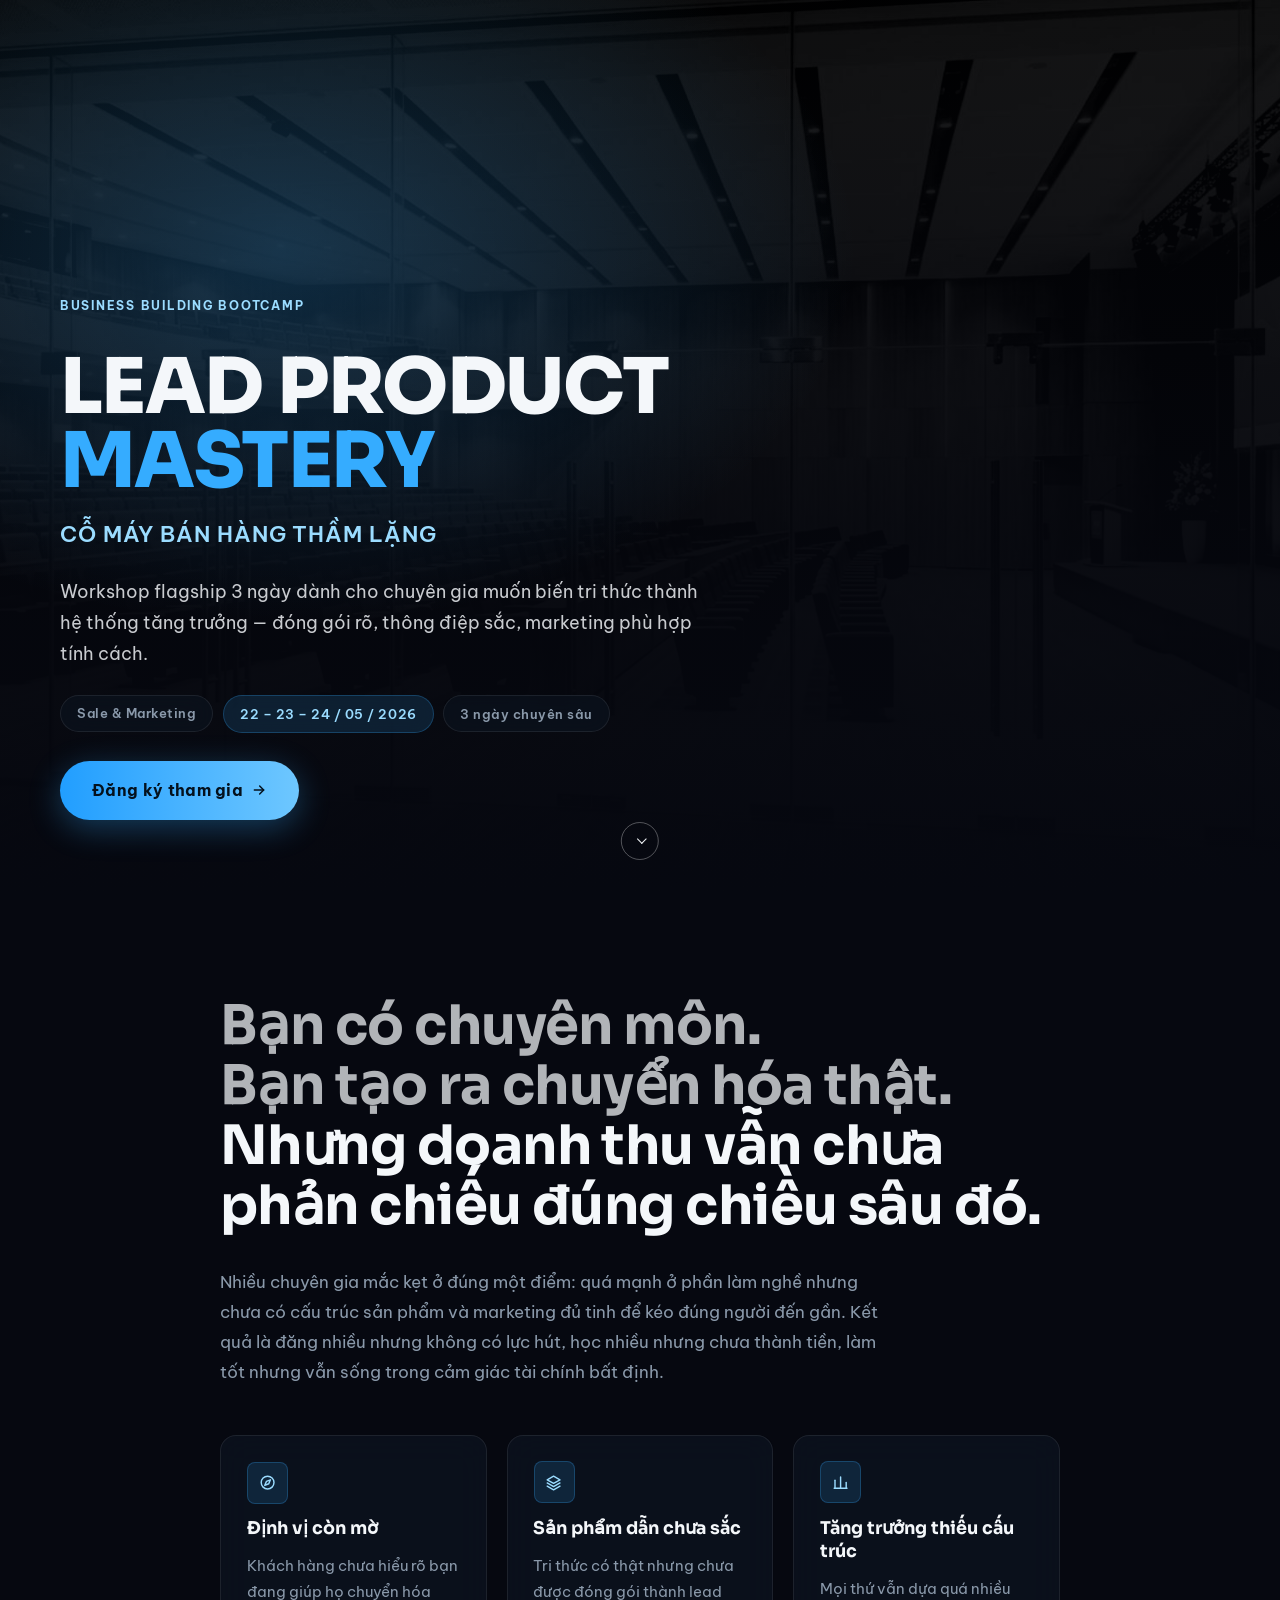
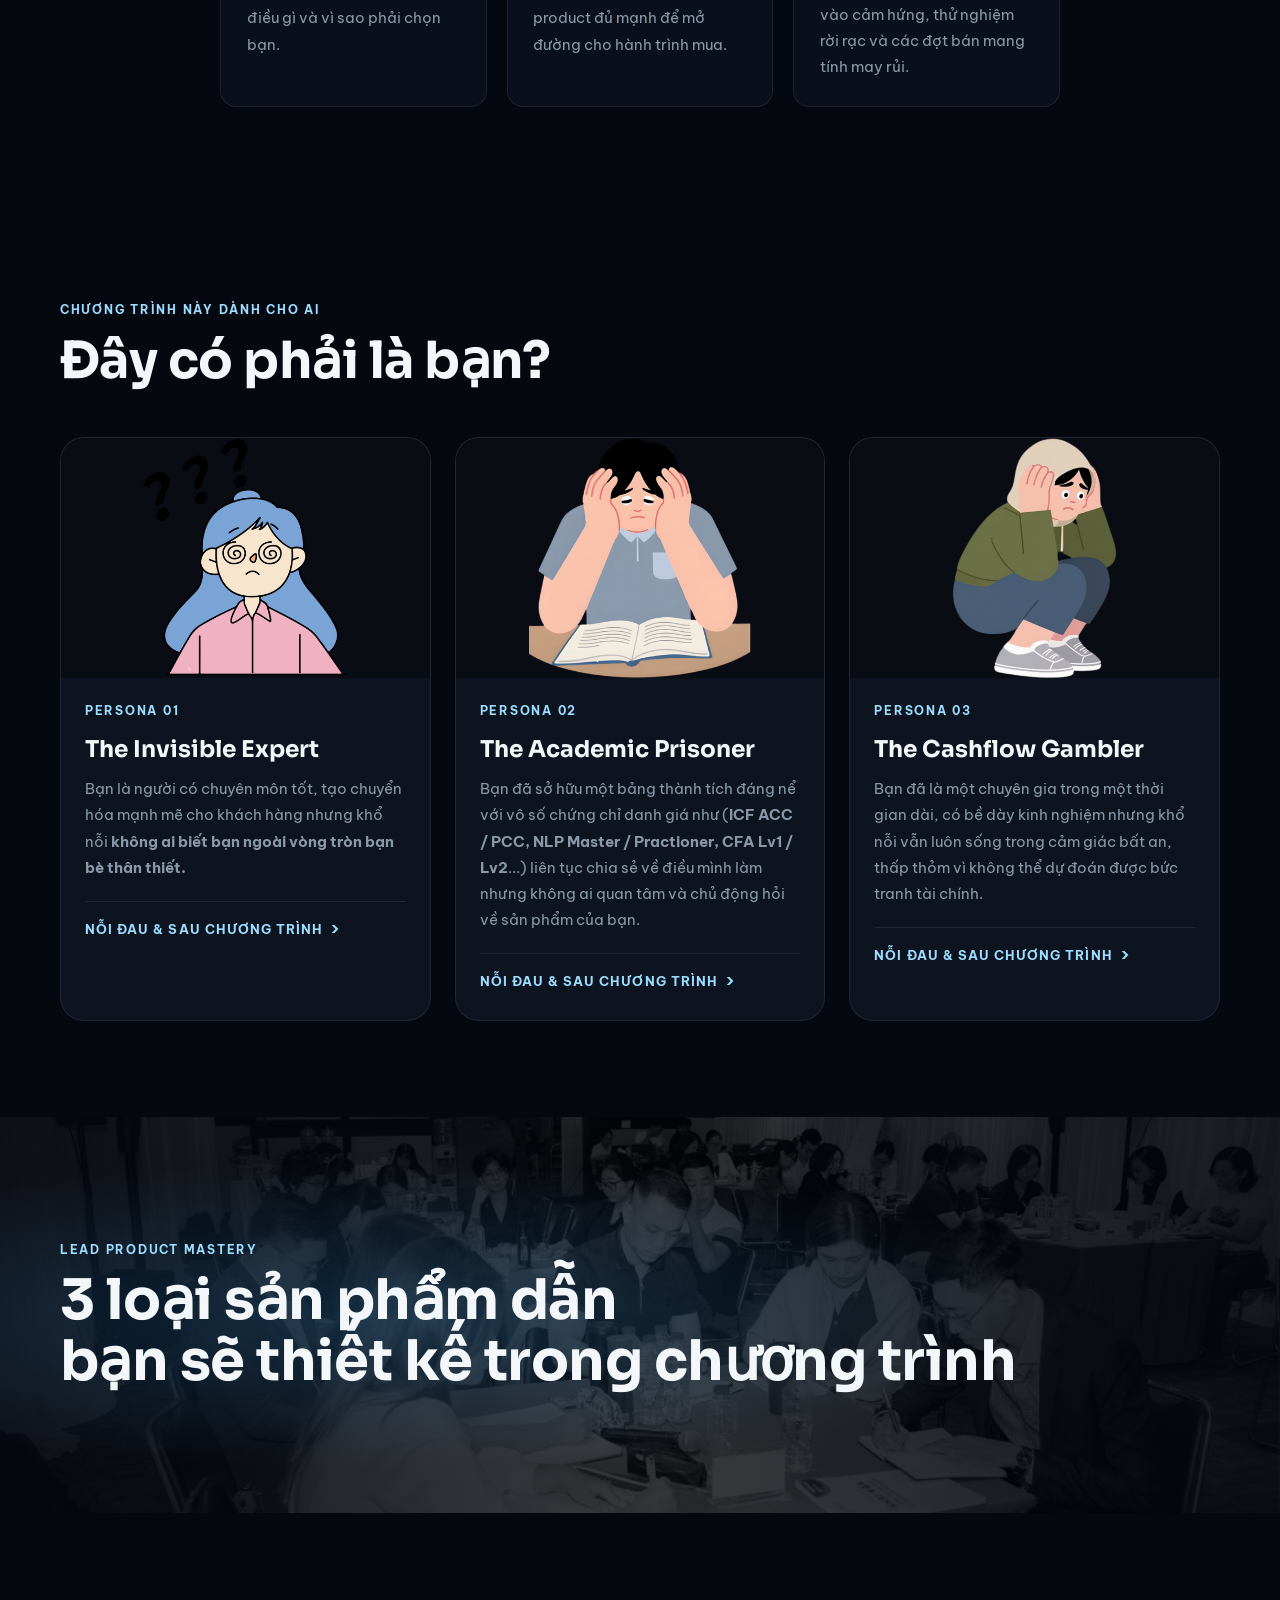
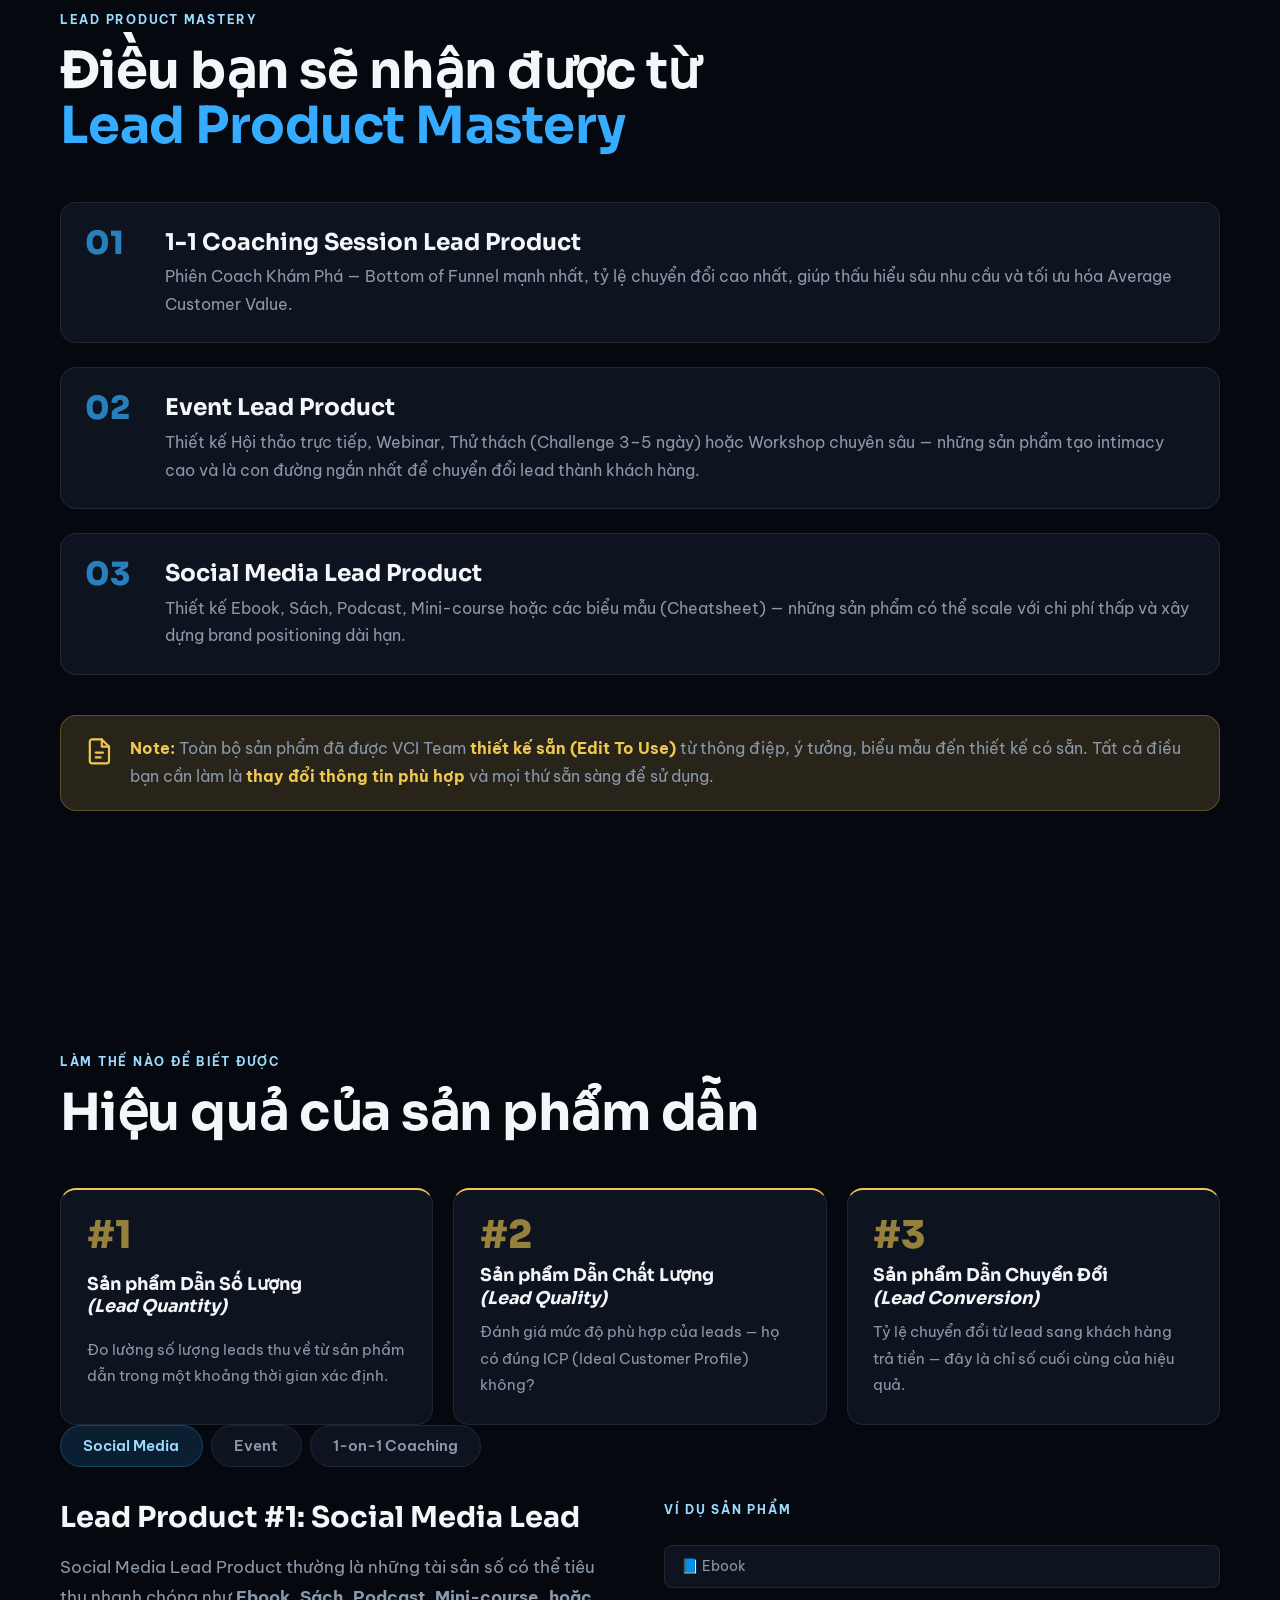
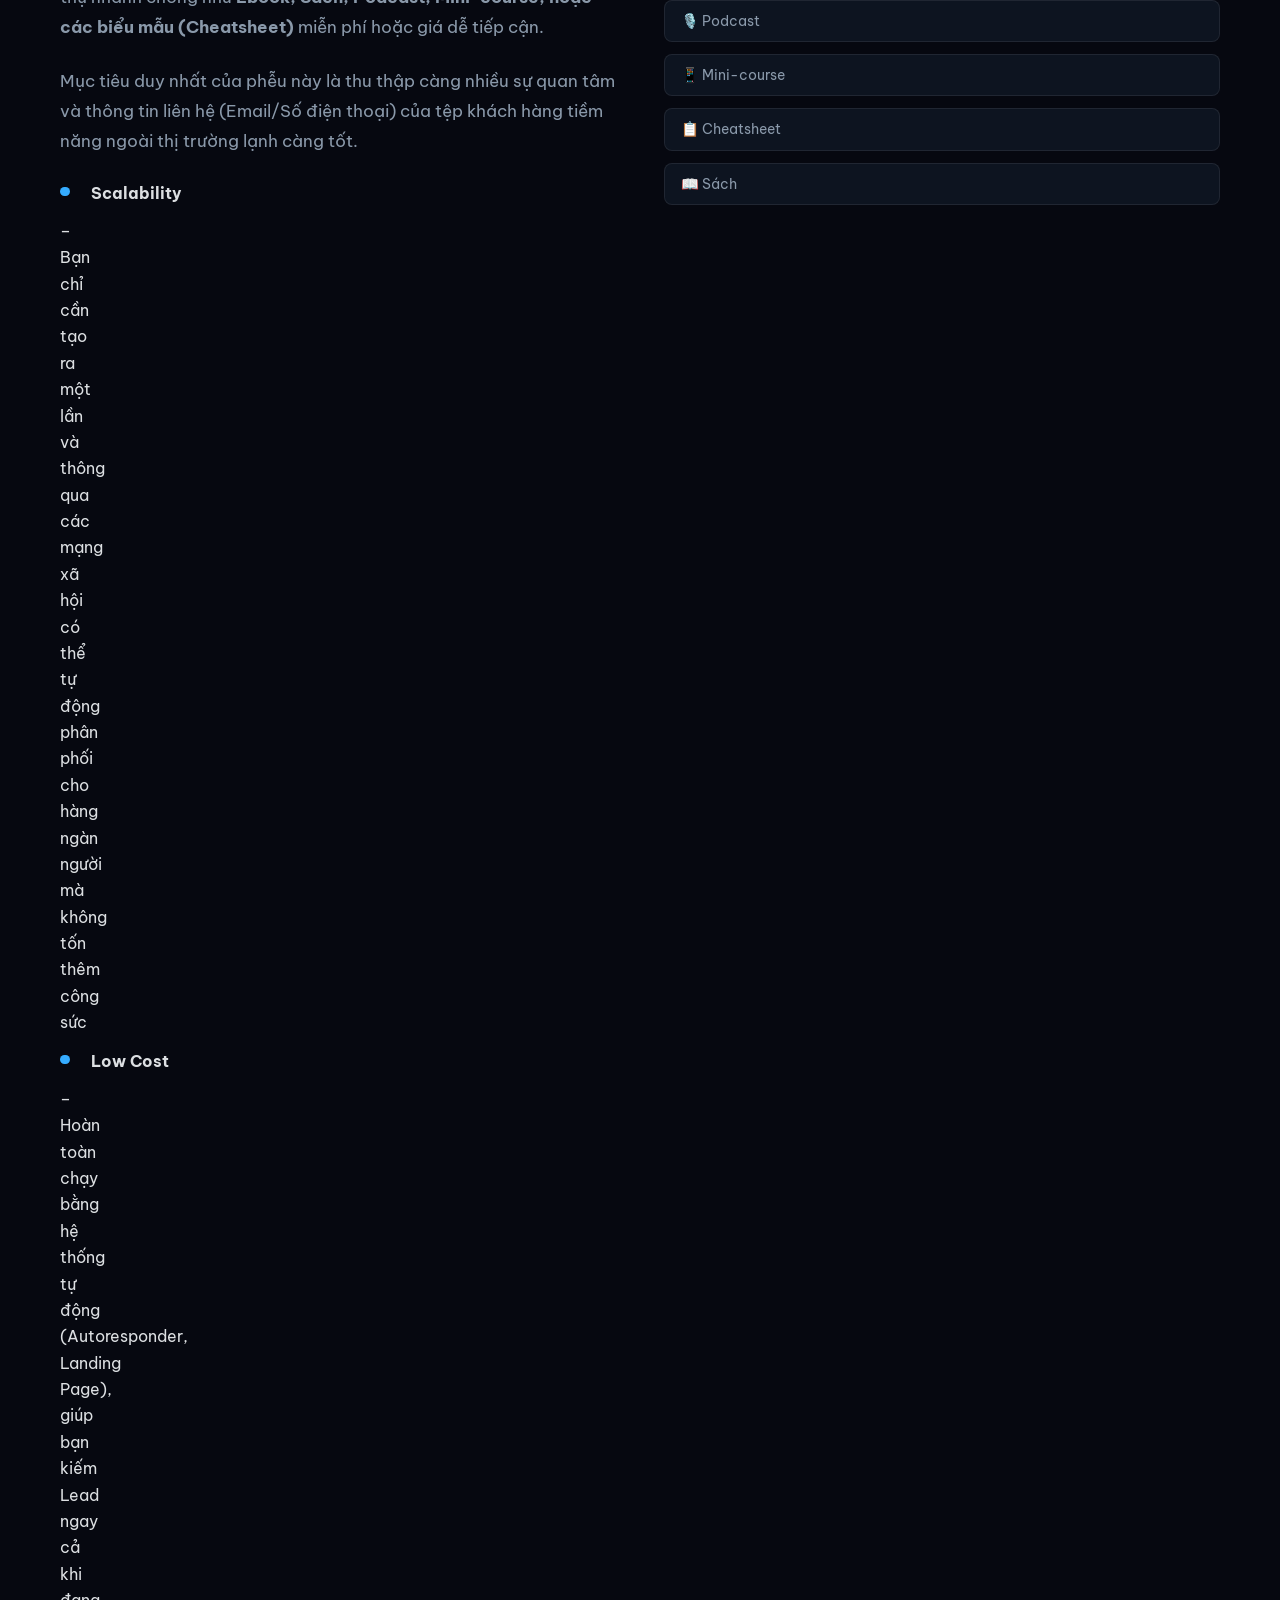
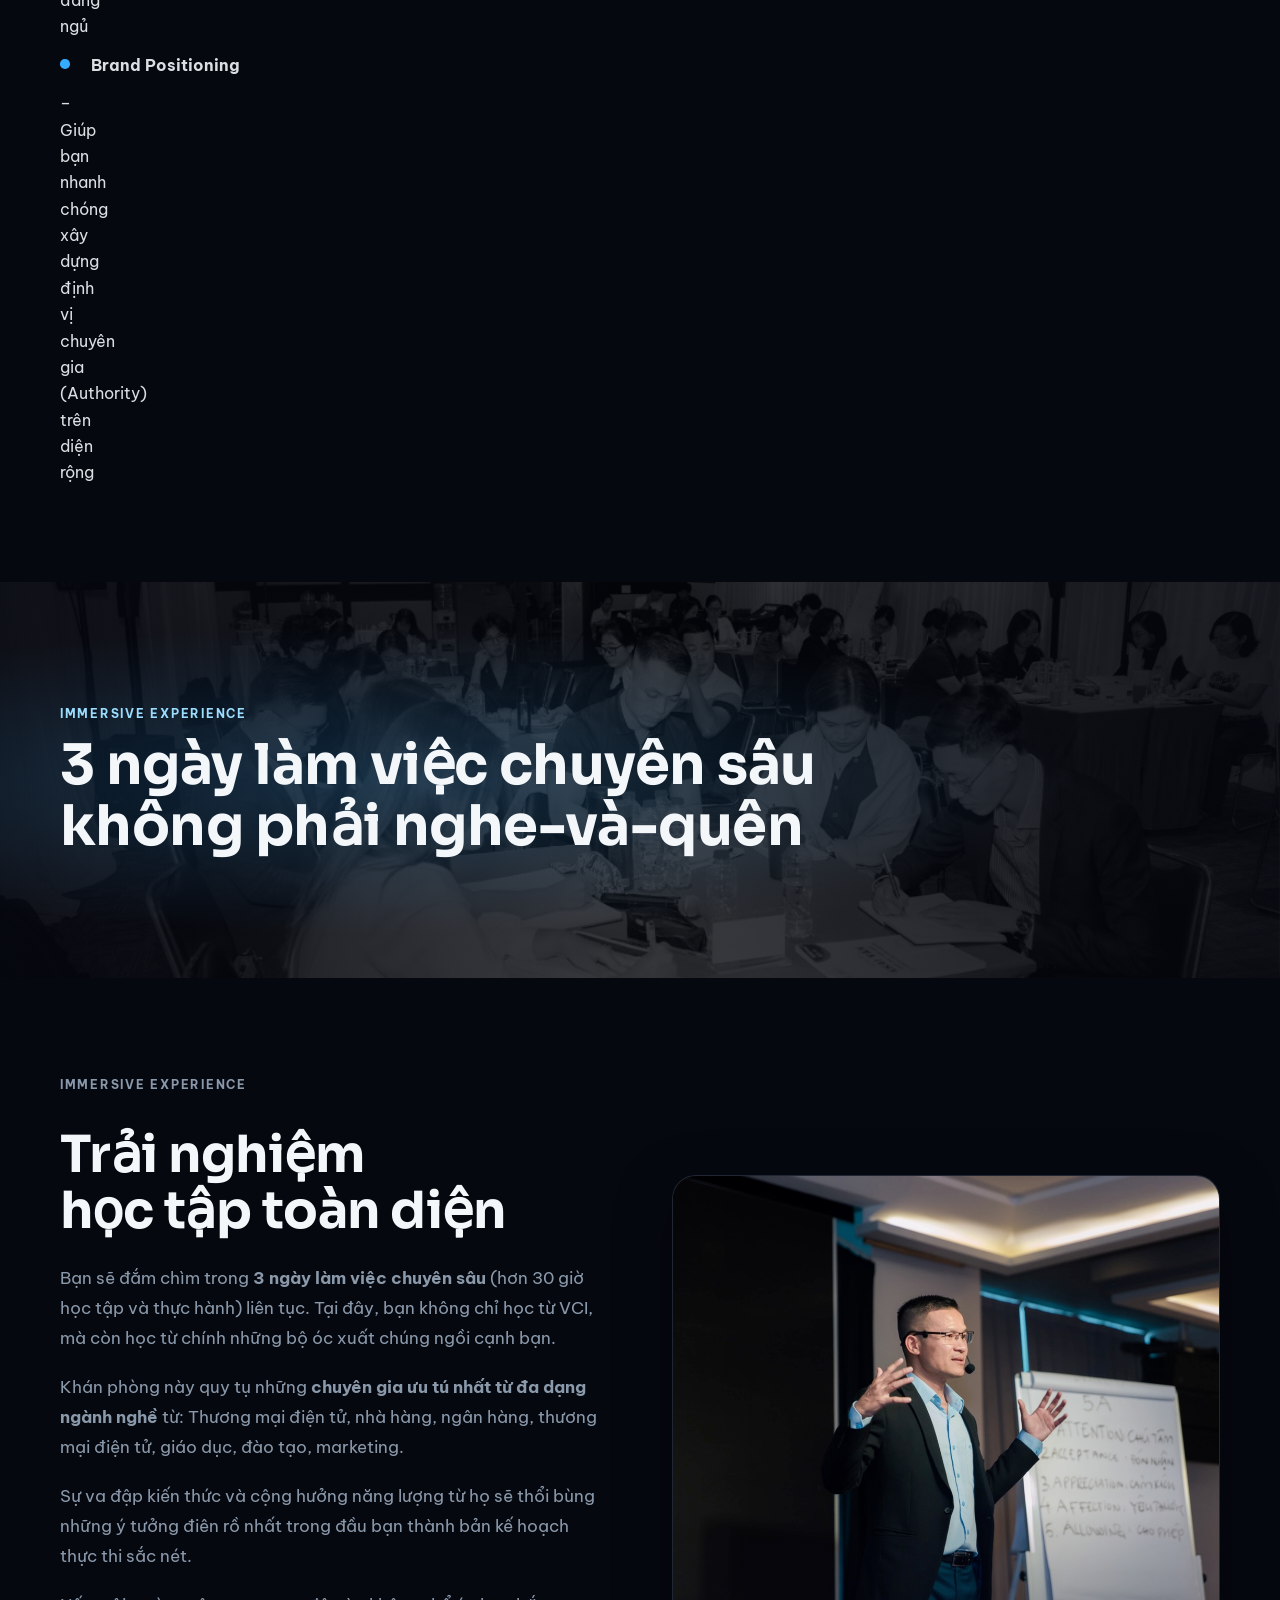
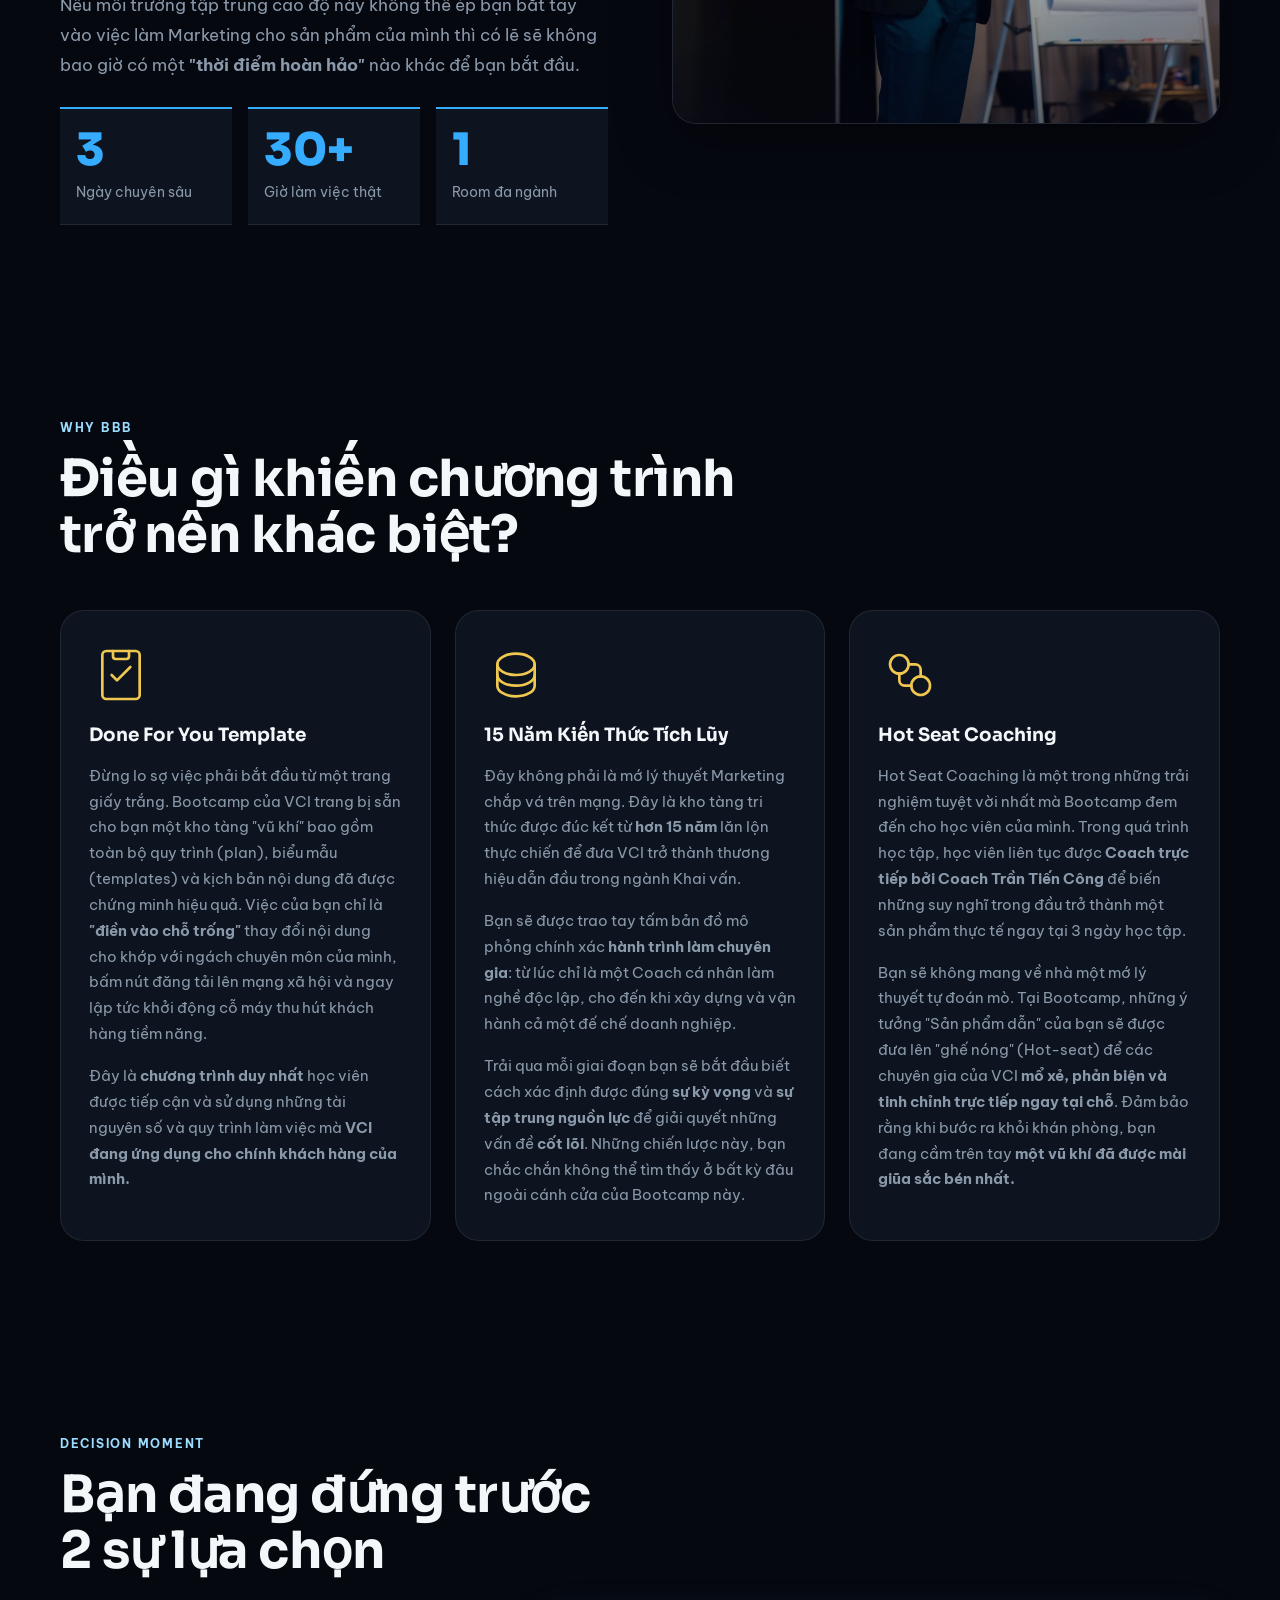
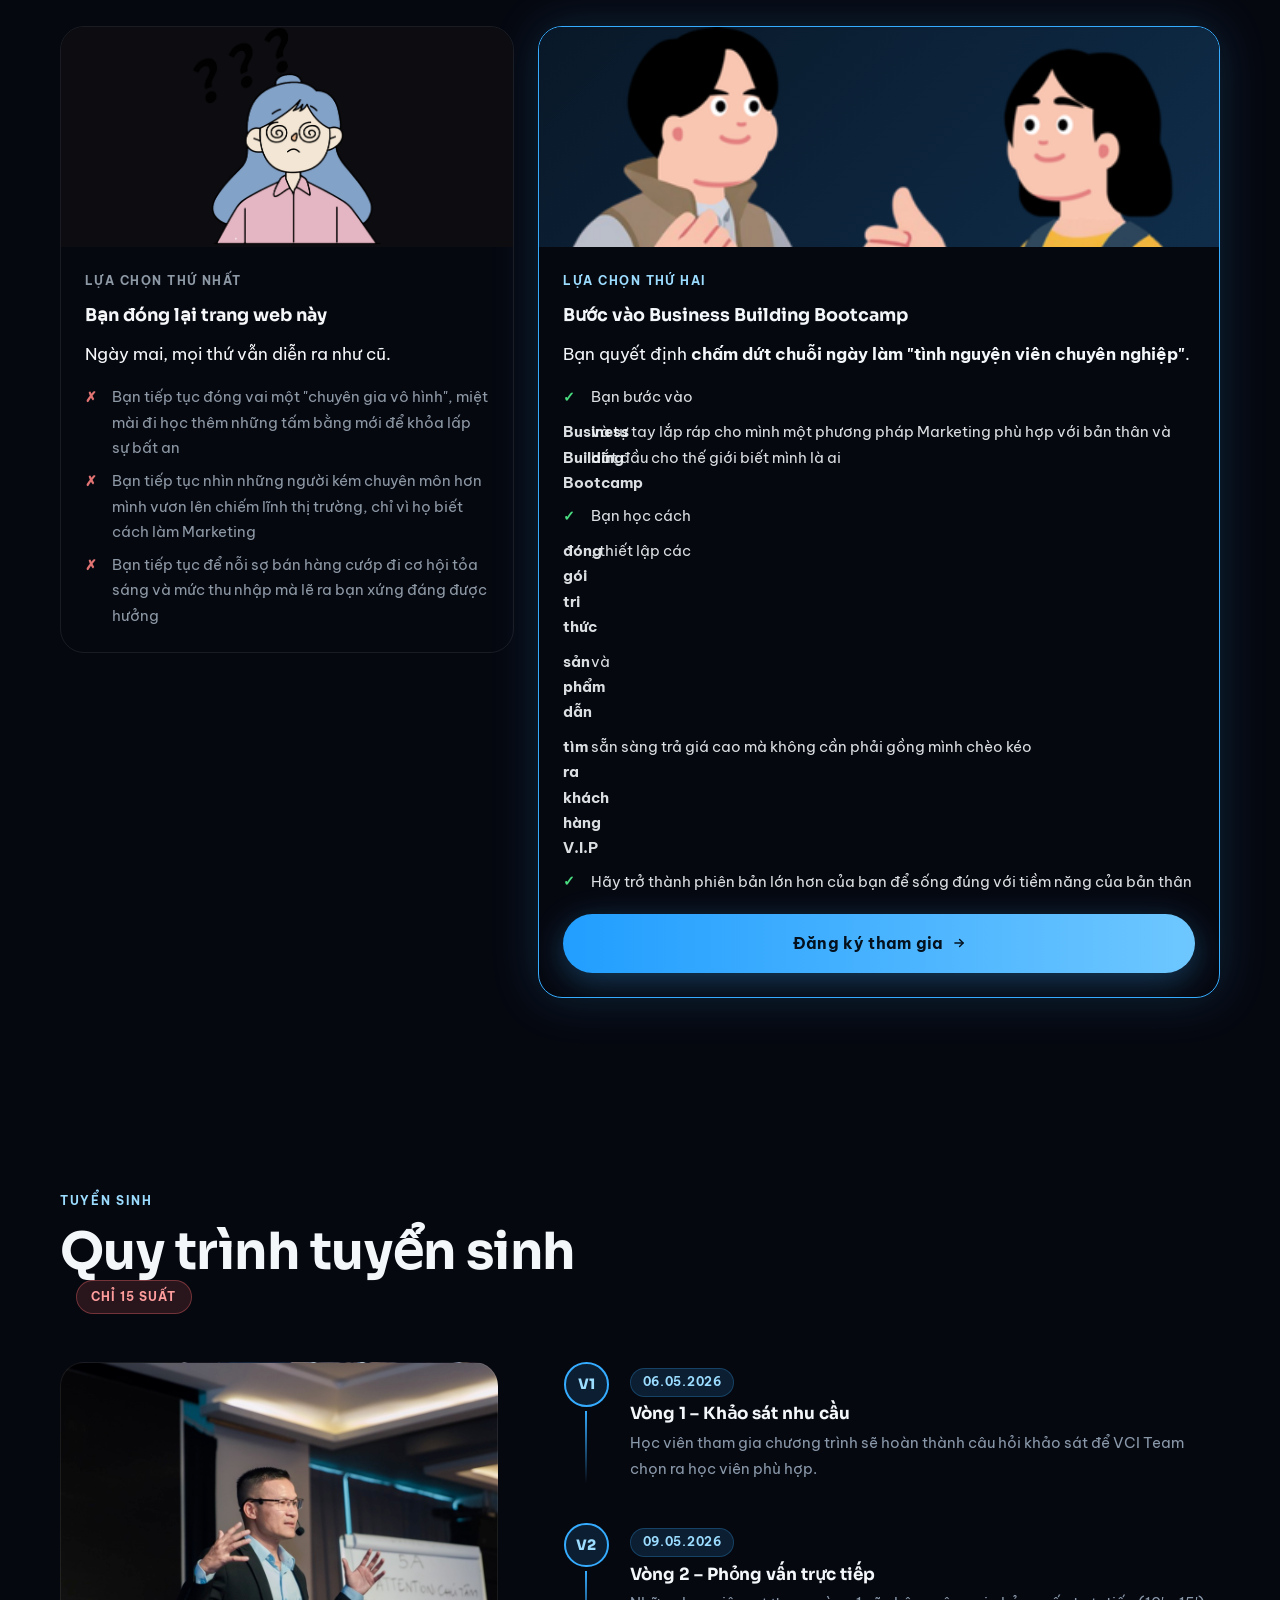
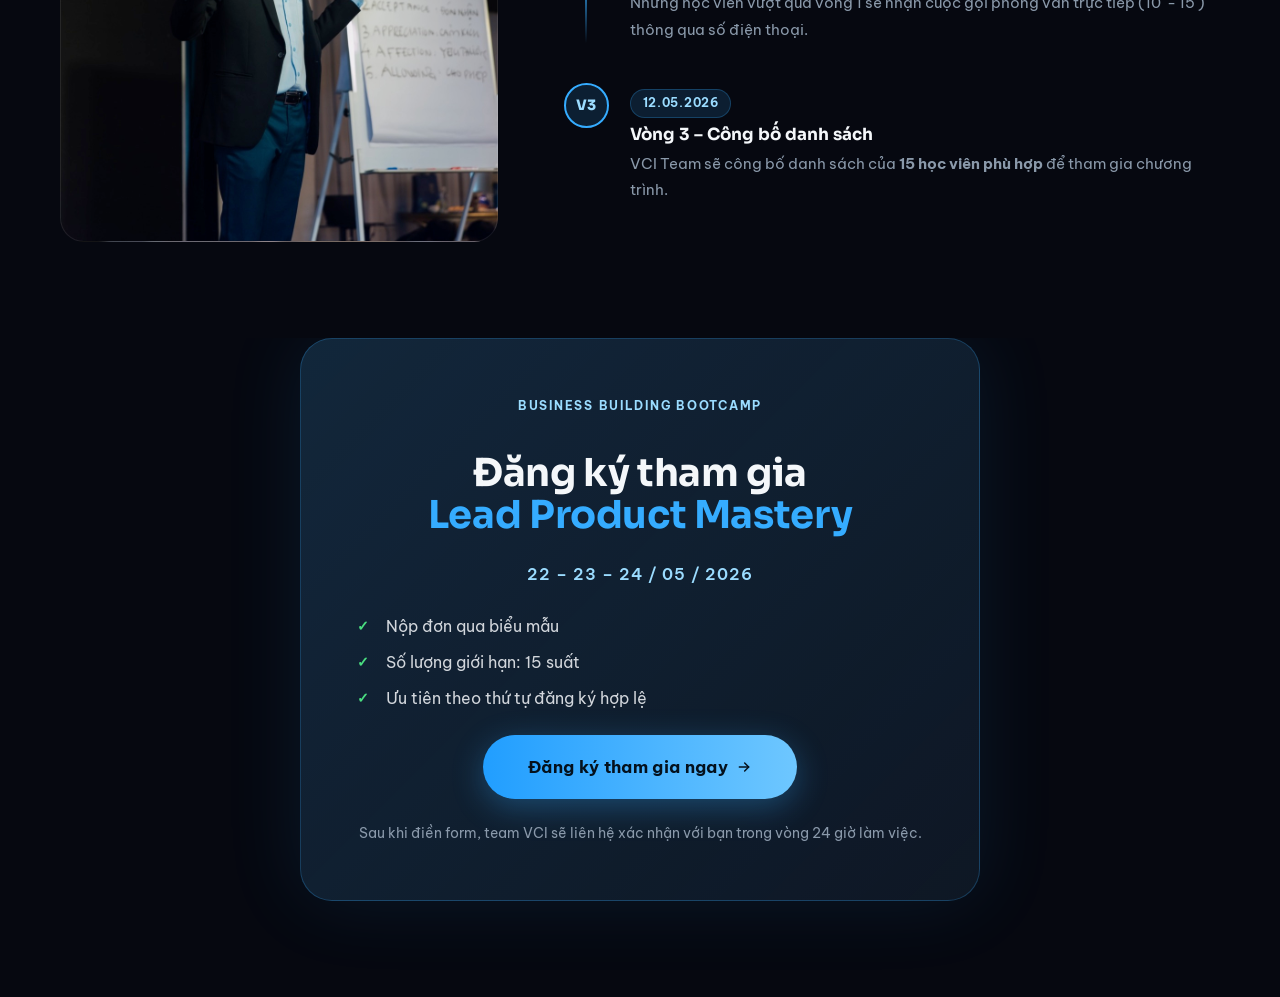
==== commit 9e1eab43: "Update index.html" ====
--- a/index.html
+++ b/index.html
@@ -43,7 +43,8 @@
             <span class="pill pill--accent">22 – 23 – 24 / 05 / 2026</span>
             <span class="pill">3 ngày chuyên sâu</span>
           </div>
-          <a href="#" data-register class="btn btn--primary hero__cta">
+          <a href="https://vcicoach.jp.larksuite.com/share/base/form/shrjp3VuWrksurWubYfX1TTDVSb" data-register
+            class="btn btn--primary hero__cta">
             Đăng ký tham gia
             <svg width="16" height="16" viewBox="0 0 24 24" fill="none" stroke="currentColor" stroke-width="2.2"
               stroke-linecap="round" stroke-linejoin="round" aria-hidden="true">
@@ -129,17 +130,22 @@
             <div class="persona-card__body">
               <p class="persona-card__index eyebrow">Persona 01</p>
               <h3>The Invisible Expert</h3>
-              <p class="persona-card__desc">Bạn là người có chuyên môn tốt, tạo chuyển hóa mạnh mẽ cho khách hàng nhưng khổ nỗi <strong>không ai biết bạn ngoài vòng tròn bạn bè thân thiết.</strong></p>
+              <p class="persona-card__desc">Bạn là người có chuyên môn tốt, tạo chuyển hóa mạnh mẽ cho khách hàng nhưng
+                khổ nỗi <strong>không ai biết bạn ngoài vòng tròn bạn bè thân thiết.</strong></p>
               <details class="persona-card__details">
                 <summary>Nỗi đau &amp; Sau chương trình</summary>
                 <div class="persona-card__expand">
                   <div>
                     <span class="expand-label">Vấn đề</span>
-                    <p>Bạn dị ứng với việc "làm hình ảnh" và luôn coi Marketing là điều gì đó hào nhoáng, giả tạo và chèo kéo. Bản thân bạn luôn tự thuyết phục rằng chỉ cần mình thực sự đem lại ý nghĩa cho mọi người, khách hàng sẽ tự động tìm đến.</p>
+                    <p>Bạn dị ứng với việc "làm hình ảnh" và luôn coi Marketing là điều gì đó hào nhoáng, giả tạo và
+                      chèo kéo. Bản thân bạn luôn tự thuyết phục rằng chỉ cần mình thực sự đem lại ý nghĩa cho mọi
+                      người, khách hàng sẽ tự động tìm đến.</p>
                   </div>
                   <div>
                     <span class="expand-label">Sau BBB</span>
-                    <p>Bạn sẽ tìm ra một cách Marketing để thu hút đúng tệp khách hàng tiềm năng mà <strong>KHÔNG CẦN</strong> giả tạo dưới một phiên bản khác, ép buộc chạy theo xu thế thịnh hành hay làm những việc bán hàng chèo kéo trái với tính cách.</p>
+                    <p>Bạn sẽ tìm ra một cách Marketing để thu hút đúng tệp khách hàng tiềm năng mà <strong>KHÔNG
+                        CẦN</strong> giả tạo dưới một phiên bản khác, ép buộc chạy theo xu thế thịnh hành hay làm những
+                      việc bán hàng chèo kéo trái với tính cách.</p>
                   </div>
                 </div>
               </details>
@@ -152,17 +158,23 @@
             <div class="persona-card__body">
               <p class="persona-card__index eyebrow">Persona 02</p>
               <h3>The Academic Prisoner</h3>
-              <p class="persona-card__desc">Bạn đã sở hữu một bảng thành tích đáng nể với vô số chứng chỉ danh giá như (<strong>ICF ACC / PCC, NLP Master / Practioner, CFA Lv1 / Lv2</strong>...) liên tục chia sẻ về điều mình làm nhưng không ai quan tâm và chủ động hỏi về sản phẩm của bạn.</p>
+              <p class="persona-card__desc">Bạn đã sở hữu một bảng thành tích đáng nể với vô số chứng chỉ danh giá như
+                (<strong>ICF ACC / PCC, NLP Master / Practioner, CFA Lv1 / Lv2</strong>...) liên tục chia sẻ về điều
+                mình làm nhưng không ai quan tâm và chủ động hỏi về sản phẩm của bạn.</p>
               <details class="persona-card__details">
                 <summary>Nỗi đau &amp; Sau chương trình</summary>
                 <div class="persona-card__expand">
                   <div>
                     <span class="expand-label">Vấn đề</span>
-                    <p>Bạn luôn dùng việc học như một cách trì hoãn để đối mặt với vấn đề tài chính "báo động" của mình. Họ kiệt quệ tài chính vì chứng nghiện học nhưng vẫn không đủ can đảm để biến khối kiến thức khổng lồ thành tiền trong tài khoản.</p>
+                    <p>Bạn luôn dùng việc học như một cách trì hoãn để đối mặt với vấn đề tài chính "báo động" của mình.
+                      Họ kiệt quệ tài chính vì chứng nghiện học nhưng vẫn không đủ can đảm để biến khối kiến thức khổng
+                      lồ thành tiền trong tài khoản.</p>
                   </div>
                   <div>
                     <span class="expand-label">Sau BBB</span>
-                    <p>Bạn sẽ tìm ra một cách phá bỏ xiềng xích học thuật để biến tri thức thành một giải pháp thương mại thực thụ. Bạn sẽ học được cách thiết kế để biến những <strong>kiến thức hàn lâm</strong> trở thành hệ thống <strong>sản phẩm dễ tiếp cận</strong> với người dùng.</p>
+                    <p>Bạn sẽ tìm ra một cách phá bỏ xiềng xích học thuật để biến tri thức thành một giải pháp thương
+                      mại thực thụ. Bạn sẽ học được cách thiết kế để biến những <strong>kiến thức hàn lâm</strong> trở
+                      thành hệ thống <strong>sản phẩm dễ tiếp cận</strong> với người dùng.</p>
                   </div>
                 </div>
               </details>
@@ -175,17 +187,23 @@
             <div class="persona-card__body">
               <p class="persona-card__index eyebrow">Persona 03</p>
               <h3>The Cashflow Gambler</h3>
-              <p class="persona-card__desc">Bạn đã là một chuyên gia trong một thời gian dài, có bề dày kinh nghiệm nhưng khổ nỗi vẫn luôn sống trong cảm giác bất an, thấp thỏm vì không thể dự đoán được bức tranh tài chính.</p>
+              <p class="persona-card__desc">Bạn đã là một chuyên gia trong một thời gian dài, có bề dày kinh nghiệm
+                nhưng khổ nỗi vẫn luôn sống trong cảm giác bất an, thấp thỏm vì không thể dự đoán được bức tranh tài
+                chính.</p>
               <details class="persona-card__details">
                 <summary>Nỗi đau &amp; Sau chương trình</summary>
                 <div class="persona-card__expand">
                   <div>
                     <span class="expand-label">Vấn đề</span>
-                    <p>Bạn đang làm việc trong hai sự mù mờ lớn: <strong>không biết khách hàng từ đâu</strong> và <strong>tại sao họ lại mua hàng</strong>. Bản thân bạn liên tục thử nghiệm liên tục tìm kiếm khách hàng nhưng lại <strong>mờ mịt trong việc đo lường</strong> độ hiệu quả của từng chiến lược.</p>
+                    <p>Bạn đang làm việc trong hai sự mù mờ lớn: <strong>không biết khách hàng từ đâu</strong> và
+                      <strong>tại sao họ lại mua hàng</strong>. Bản thân bạn liên tục thử nghiệm liên tục tìm kiếm khách
+                      hàng nhưng lại <strong>mờ mịt trong việc đo lường</strong> độ hiệu quả của từng chiến lược.</p>
                   </div>
                   <div>
                     <span class="expand-label">Sau BBB</span>
-                    <p>Bạn sẽ tìm ra một cách phá bỏ xiềng xích học thuật để biến tri thức thành một giải pháp thương mại thực thụ. Bạn sẽ học được cách thiết kế để biến những <strong>kiến thức hàn lâm</strong> trở thành hệ thống <strong>sản phẩm dễ tiếp cận</strong> với người dùng.</p>
+                    <p>Bạn sẽ tìm ra một cách phá bỏ xiềng xích học thuật để biến tri thức thành một giải pháp thương
+                      mại thực thụ. Bạn sẽ học được cách thiết kế để biến những <strong>kiến thức hàn lâm</strong> trở
+                      thành hệ thống <strong>sản phẩm dễ tiếp cận</strong> với người dùng.</p>
                   </div>
                 </div>
               </details>
@@ -246,7 +264,9 @@
             <line x1="9" y1="13" x2="15" y2="13" />
             <line x1="9" y1="17" x2="13" y2="17" />
           </svg>
-          <p><strong>Note:</strong> Toàn bộ sản phẩm đã được VCI Team <strong>thiết kế sẵn (Edit To Use)</strong> từ thông điệp, ý tưởng, biểu mẫu đến thiết kế có sẵn. Tất cả điều bạn cần làm là <strong>thay đổi thông tin phù hợp</strong> và mọi thứ sẵn sàng để sử dụng.</p>
+          <p><strong>Note:</strong> Toàn bộ sản phẩm đã được VCI Team <strong>thiết kế sẵn (Edit To Use)</strong> từ
+            thông điệp, ý tưởng, biểu mẫu đến thiết kế có sẵn. Tất cả điều bạn cần làm là <strong>thay đổi thông tin phù
+              hợp</strong> và mọi thứ sẵn sàng để sử dụng.</p>
         </div>
 
       </div>
@@ -288,12 +308,18 @@
             <div class="tab-panel" data-panel="social" role="tabpanel">
               <div class="tab-panel__copy">
                 <h3>Lead Product #1: Social Media Lead</h3>
-                <p>Social Media Lead Product thường là những tài sản số có thể tiêu thụ nhanh chóng như <strong>Ebook, Sách, Podcast, Mini-course, hoặc các biểu mẫu (Cheatsheet)</strong> miễn phí hoặc giá dễ tiếp cận.</p>
-                <p>Mục tiêu duy nhất của phễu này là thu thập càng nhiều sự quan tâm và thông tin liên hệ (Email/Số điện thoại) của tệp khách hàng tiềm năng ngoài thị trường lạnh càng tốt.</p>
+                <p>Social Media Lead Product thường là những tài sản số có thể tiêu thụ nhanh chóng như <strong>Ebook,
+                    Sách, Podcast, Mini-course, hoặc các biểu mẫu (Cheatsheet)</strong> miễn phí hoặc giá dễ tiếp cận.
+                </p>
+                <p>Mục tiêu duy nhất của phễu này là thu thập càng nhiều sự quan tâm và thông tin liên hệ (Email/Số điện
+                  thoại) của tệp khách hàng tiềm năng ngoài thị trường lạnh càng tốt.</p>
                 <ul class="pros-list">
-                  <li><strong>Scalability</strong> – Bạn chỉ cần tạo ra một lần và thông qua các mạng xã hội có thể tự động phân phối cho hàng ngàn người mà không tốn thêm công sức</li>
-                  <li><strong>Low Cost</strong> – Hoàn toàn chạy bằng hệ thống tự động (Autoresponder, Landing Page), giúp bạn kiếm Lead ngay cả khi đang ngủ</li>
-                  <li><strong>Brand Positioning</strong> – Giúp bạn nhanh chóng xây dựng định vị chuyên gia (Authority) trên diện rộng</li>
+                  <li><strong>Scalability</strong> – Bạn chỉ cần tạo ra một lần và thông qua các mạng xã hội có thể tự
+                    động phân phối cho hàng ngàn người mà không tốn thêm công sức</li>
+                  <li><strong>Low Cost</strong> – Hoàn toàn chạy bằng hệ thống tự động (Autoresponder, Landing Page),
+                    giúp bạn kiếm Lead ngay cả khi đang ngủ</li>
+                  <li><strong>Brand Positioning</strong> – Giúp bạn nhanh chóng xây dựng định vị chuyên gia (Authority)
+                    trên diện rộng</li>
                 </ul>
               </div>
               <div class="tab-panel__examples">
@@ -308,11 +334,17 @@
             <div class="tab-panel" data-panel="event" role="tabpanel">
               <div class="tab-panel__copy">
                 <h3>Lead Product #2: Event Lead Product</h3>
-                <p>Khi bạn đã có một lượng người theo dõi nhất định, Event Lead Product chính là màng lọc hoàn hảo (Middle/Bottom of Funnel). Đây là các hình thức như <strong>Hội thảo trực tiếp, Webinar, Thử thách (Challenge 3-5 ngày), hoặc Workshop chuyên sâu</strong>.</p>
-                <p>Sứ mệnh của phễu này là giáo dục thị trường, thay đổi niềm tin của khách hàng và "hâm nóng" họ ở cường độ cao. Bất cứ ai sẵn sàng dành ra 2-3 tiếng để ngồi nghe bạn nói đều là những Lead cực kỳ chất lượng.</p>
+                <p>Khi bạn đã có một lượng người theo dõi nhất định, Event Lead Product chính là màng lọc hoàn hảo
+                  (Middle/Bottom of Funnel). Đây là các hình thức như <strong>Hội thảo trực tiếp, Webinar, Thử thách
+                    (Challenge 3-5 ngày), hoặc Workshop chuyên sâu</strong>.</p>
+                <p>Sứ mệnh của phễu này là giáo dục thị trường, thay đổi niềm tin của khách hàng và "hâm nóng" họ ở
+                  cường độ cao. Bất cứ ai sẵn sàng dành ra 2-3 tiếng để ngồi nghe bạn nói đều là những Lead cực kỳ chất
+                  lượng.</p>
                 <ul class="pros-list">
-                  <li><strong>Intimacy</strong> – Sự tương tác trực tiếp (dù qua màn hình hay ngoài đời) giúp khách hàng cảm nhận được năng lượng và chuyên môn thực sự của bạn</li>
-                  <li><strong>Lead Clearance</strong> – Tự động loại bỏ những người hời hợt, chỉ giữ lại những khách hàng cam kết và thực sự khao khát giải pháp</li>
+                  <li><strong>Intimacy</strong> – Sự tương tác trực tiếp (dù qua màn hình hay ngoài đời) giúp khách hàng
+                    cảm nhận được năng lượng và chuyên môn thực sự của bạn</li>
+                  <li><strong>Lead Clearance</strong> – Tự động loại bỏ những người hời hợt, chỉ giữ lại những khách
+                    hàng cam kết và thực sự khao khát giải pháp</li>
                 </ul>
               </div>
               <div class="tab-panel__examples">
@@ -326,11 +358,19 @@
             <div class="tab-panel" data-panel="coaching" role="tabpanel">
               <div class="tab-panel__copy">
                 <h3>Lead Product #3: 1 on 1 Coaching Session</h3>
-                <p>Đây là chốt chặn cuối cùng trong cỗ máy bán hàng của bạn (<strong>Bottom of Funnel</strong>). Nó thường mang tên như "Phiên Khai vấn Chiến lược", "Phiên Coach Khám Phá" hay "Phiên Khám Doanh Nghiệp". Đây không phải là một buổi tư vấn miễn phí tràn lan, mà là một cuộc trò chuyện có chủ đích dành riêng cho những khách hàng đã vượt qua các màng lọc khắt khe trước đó.</p>
-                <p>Mục đích cuối cùng của nó là chuyển hóa một khách hàng chất lượng cao thành một bản hợp đồng High-ticket (Giá trị cao).</p>
+                <p>Đây là chốt chặn cuối cùng trong cỗ máy bán hàng của bạn (<strong>Bottom of Funnel</strong>). Nó
+                  thường mang tên như "Phiên Khai vấn Chiến lược", "Phiên Coach Khám Phá" hay "Phiên Khám Doanh Nghiệp".
+                  Đây không phải là một buổi tư vấn miễn phí tràn lan, mà là một cuộc trò chuyện có chủ đích dành riêng
+                  cho những khách hàng đã vượt qua các màng lọc khắt khe trước đó.</p>
+                <p>Mục đích cuối cùng của nó là chuyển hóa một khách hàng chất lượng cao thành một bản hợp đồng
+                  High-ticket (Giá trị cao).</p>
                 <ul class="pros-list">
-                  <li><strong>Conversion Rate</strong> cao nhất: Không có phương thức nào chốt hợp đồng giá trị cao tốt hơn một cuộc trò chuyện sâu sắc, trực tiếp giữa hai con người</li>
-                  <li>Thấu hiểu nhu cầu thực sự khách hàng: Bạn bắt đúng "bệnh" của từng cá nhân, từ đó tùy chỉnh lời chào hàng (Offer) sao cho khớp hoàn toàn với khao khát của họ. Từ đó bạn có khả năng nâng cấp lên những sản phẩm cao hơn để tối ưu hóa giá trị 1 khách hàng (<strong>Average Customer Value</strong>)</li>
+                  <li><strong>Conversion Rate</strong> cao nhất: Không có phương thức nào chốt hợp đồng giá trị cao tốt
+                    hơn một cuộc trò chuyện sâu sắc, trực tiếp giữa hai con người</li>
+                  <li>Thấu hiểu nhu cầu thực sự khách hàng: Bạn bắt đúng "bệnh" của từng cá nhân, từ đó tùy chỉnh lời
+                    chào hàng (Offer) sao cho khớp hoàn toàn với khao khát của họ. Từ đó bạn có khả năng nâng cấp lên
+                    những sản phẩm cao hơn để tối ưu hóa giá trị 1 khách hàng (<strong>Average Customer Value</strong>)
+                  </li>
                 </ul>
               </div>
               <div class="tab-panel__examples">
@@ -360,10 +400,14 @@
         <div class="experience__copy reveal">
           <p class="eyebrow">Immersive Experience</p>
           <h2>Trải nghiệm<br>học tập toàn diện</h2>
-          <p>Bạn sẽ đắm chìm trong <strong>3 ngày làm việc chuyên sâu</strong> (hơn 30 giờ học tập và thực hành) liên tục. Tại đây, bạn không chỉ học từ VCI, mà còn học từ chính những bộ óc xuất chúng ngồi cạnh bạn.</p>
-          <p>Khán phòng này quy tụ những <strong>chuyên gia ưu tú nhất từ đa dạng ngành nghề</strong> từ: Thương mại điện tử, nhà hàng, ngân hàng, thương mại điện tử, giáo dục, đào tạo, marketing.</p>
-          <p>Sự va đập kiến thức và cộng hưởng năng lượng từ họ sẽ thổi bùng những ý tưởng điên rồ nhất trong đầu bạn thành bản kế hoạch thực thi sắc nét.</p>
-          <p>Nếu môi trường tập trung cao độ này không thể ép bạn bắt tay vào việc làm Marketing cho sản phẩm của mình thì có lẽ sẽ không bao giờ có một <strong>"thời điểm hoàn hảo"</strong> nào khác để bạn bắt đầu.</p>
+          <p>Bạn sẽ đắm chìm trong <strong>3 ngày làm việc chuyên sâu</strong> (hơn 30 giờ học tập và thực hành) liên
+            tục. Tại đây, bạn không chỉ học từ VCI, mà còn học từ chính những bộ óc xuất chúng ngồi cạnh bạn.</p>
+          <p>Khán phòng này quy tụ những <strong>chuyên gia ưu tú nhất từ đa dạng ngành nghề</strong> từ: Thương mại
+            điện tử, nhà hàng, ngân hàng, thương mại điện tử, giáo dục, đào tạo, marketing.</p>
+          <p>Sự va đập kiến thức và cộng hưởng năng lượng từ họ sẽ thổi bùng những ý tưởng điên rồ nhất trong đầu bạn
+            thành bản kế hoạch thực thi sắc nét.</p>
+          <p>Nếu môi trường tập trung cao độ này không thể ép bạn bắt tay vào việc làm Marketing cho sản phẩm của mình
+            thì có lẽ sẽ không bao giờ có một <strong>"thời điểm hoàn hảo"</strong> nào khác để bạn bắt đầu.</p>
           <div class="stats-row">
             <div class="stat-box">
               <strong data-counter="3" data-suffix="">3</strong>
@@ -407,8 +451,13 @@
               </svg>
             </div>
             <h3>Done For You Template</h3>
-            <p>Đừng lo sợ việc phải bắt đầu từ một trang giấy trắng. Bootcamp của VCI trang bị sẵn cho bạn một kho tàng "vũ khí" bao gồm toàn bộ quy trình (plan), biểu mẫu (templates) và kịch bản nội dung đã được chứng minh hiệu quả. Việc của bạn chỉ là <strong>"điền vào chỗ trống"</strong> thay đổi nội dung cho khớp với ngách chuyên môn của mình, bấm nút đăng tải lên mạng xã hội và ngay lập tức khởi động cỗ máy thu hút khách hàng tiềm năng.</p>
-            <p>Đây là <strong>chương trình duy nhất</strong> học viên được tiếp cận và sử dụng những tài nguyên số và quy trình làm việc mà <strong>VCI đang ứng dụng cho chính khách hàng của mình.</strong></p>
+            <p>Đừng lo sợ việc phải bắt đầu từ một trang giấy trắng. Bootcamp của VCI trang bị sẵn cho bạn một kho tàng
+              "vũ khí" bao gồm toàn bộ quy trình (plan), biểu mẫu (templates) và kịch bản nội dung đã được chứng minh
+              hiệu quả. Việc của bạn chỉ là <strong>"điền vào chỗ trống"</strong> thay đổi nội dung cho khớp với ngách
+              chuyên môn của mình, bấm nút đăng tải lên mạng xã hội và ngay lập tức khởi động cỗ máy thu hút khách hàng
+              tiềm năng.</p>
+            <p>Đây là <strong>chương trình duy nhất</strong> học viên được tiếp cận và sử dụng những tài nguyên số và
+              quy trình làm việc mà <strong>VCI đang ứng dụng cho chính khách hàng của mình.</strong></p>
           </article>
           <article class="diff-card reveal" style="--i:1">
             <div class="diff-card__icon">
@@ -420,9 +469,14 @@
               </svg>
             </div>
             <h3>15 Năm Kiến Thức Tích Lũy</h3>
-            <p>Đây không phải là mớ lý thuyết Marketing chắp vá trên mạng. Đây là kho tàng tri thức được đúc kết từ <strong>hơn 15 năm</strong> lăn lộn thực chiến để đưa VCI trở thành thương hiệu dẫn đầu trong ngành Khai vấn.</p>
-            <p>Bạn sẽ được trao tay tấm bản đồ mô phỏng chính xác <strong>hành trình làm chuyên gia</strong>: từ lúc chỉ là một Coach cá nhân làm nghề độc lập, cho đến khi xây dựng và vận hành cả một đế chế doanh nghiệp.</p>
-            <p>Trải qua mỗi giai đoạn bạn sẽ bắt đầu biết cách xác định được đúng <strong>sự kỳ vọng</strong> và <strong>sự tập trung nguồn lực</strong> để giải quyết những vấn đề <strong>cốt lõi</strong>. Những chiến lược này, bạn chắc chắn không thể tìm thấy ở bất kỳ đâu ngoài cánh cửa của Bootcamp này.</p>
+            <p>Đây không phải là mớ lý thuyết Marketing chắp vá trên mạng. Đây là kho tàng tri thức được đúc kết từ
+              <strong>hơn 15 năm</strong> lăn lộn thực chiến để đưa VCI trở thành thương hiệu dẫn đầu trong ngành Khai
+              vấn.</p>
+            <p>Bạn sẽ được trao tay tấm bản đồ mô phỏng chính xác <strong>hành trình làm chuyên gia</strong>: từ lúc chỉ
+              là một Coach cá nhân làm nghề độc lập, cho đến khi xây dựng và vận hành cả một đế chế doanh nghiệp.</p>
+            <p>Trải qua mỗi giai đoạn bạn sẽ bắt đầu biết cách xác định được đúng <strong>sự kỳ vọng</strong> và
+              <strong>sự tập trung nguồn lực</strong> để giải quyết những vấn đề <strong>cốt lõi</strong>. Những chiến
+              lược này, bạn chắc chắn không thể tìm thấy ở bất kỳ đâu ngoài cánh cửa của Bootcamp này.</p>
           </article>
           <article class="diff-card reveal" style="--i:2">
             <div class="diff-card__icon">
@@ -435,8 +489,14 @@
               </svg>
             </div>
             <h3>Hot Seat Coaching</h3>
-            <p>Hot Seat Coaching là một trong những trải nghiệm tuyệt vời nhất mà Bootcamp đem đến cho học viên của mình. Trong quá trình học tập, học viên liên tục được <strong>Coach trực tiếp bởi Coach Trần Tiến Công</strong> để biến những suy nghĩ trong đầu trở thành một sản phẩm thực tế ngay tại 3 ngày học tập.</p>
-            <p>Bạn sẽ không mang về nhà một mớ lý thuyết tự đoán mò. Tại Bootcamp, những ý tưởng "Sản phẩm dẫn" của bạn sẽ được đưa lên "ghế nóng" (Hot-seat) để các chuyên gia của VCI <strong>mổ xẻ, phản biện và tinh chỉnh trực tiếp ngay tại chỗ</strong>. Đảm bảo rằng khi bước ra khỏi khán phòng, bạn đang cầm trên tay <strong>một vũ khí đã được mài giũa sắc bén nhất.</strong></p>
+            <p>Hot Seat Coaching là một trong những trải nghiệm tuyệt vời nhất mà Bootcamp đem đến cho học viên của
+              mình. Trong quá trình học tập, học viên liên tục được <strong>Coach trực tiếp bởi Coach Trần Tiến
+                Công</strong> để biến những suy nghĩ trong đầu trở thành một sản phẩm thực tế ngay tại 3 ngày học tập.
+            </p>
+            <p>Bạn sẽ không mang về nhà một mớ lý thuyết tự đoán mò. Tại Bootcamp, những ý tưởng "Sản phẩm dẫn" của bạn
+              sẽ được đưa lên "ghế nóng" (Hot-seat) để các chuyên gia của VCI <strong>mổ xẻ, phản biện và tinh chỉnh
+                trực tiếp ngay tại chỗ</strong>. Đảm bảo rằng khi bước ra khỏi khán phòng, bạn đang cầm trên tay
+              <strong>một vũ khí đã được mài giũa sắc bén nhất.</strong></p>
           </article>
         </div>
       </div>
@@ -461,23 +521,31 @@
               <h3>Bạn đóng lại trang web này</h3>
               <p>Ngày mai, mọi thứ vẫn diễn ra như cũ.</p>
               <ul class="decision-list">
-                <li><span class="decision-list__marker">✗</span> Bạn tiếp tục đóng vai một "chuyên gia vô hình", miệt mài đi học thêm những tấm bằng mới để khỏa lấp sự bất an</li>
-                <li><span class="decision-list__marker">✗</span> Bạn tiếp tục nhìn những người kém chuyên môn hơn mình vươn lên chiếm lĩnh thị trường, chỉ vì họ biết cách làm Marketing</li>
-                <li><span class="decision-list__marker">✗</span> Bạn tiếp tục để nỗi sợ bán hàng cướp đi cơ hội tỏa sáng và mức thu nhập mà lẽ ra bạn xứng đáng được hưởng</li>
+                <li><span class="decision-list__marker">✗</span> Bạn tiếp tục đóng vai một "chuyên gia vô hình", miệt
+                  mài đi học thêm những tấm bằng mới để khỏa lấp sự bất an</li>
+                <li><span class="decision-list__marker">✗</span> Bạn tiếp tục nhìn những người kém chuyên môn hơn mình
+                  vươn lên chiếm lĩnh thị trường, chỉ vì họ biết cách làm Marketing</li>
+                <li><span class="decision-list__marker">✗</span> Bạn tiếp tục để nỗi sợ bán hàng cướp đi cơ hội tỏa sáng
+                  và mức thu nhập mà lẽ ra bạn xứng đáng được hưởng</li>
               </ul>
             </div>
           </article>
           <article class="decision-card decision-card--action reveal">
-            <div class="decision-card__art"><img src="img/The REAL EXPERT.png" alt="The REAL EXPERT"
-                loading="lazy"></div>
+            <div class="decision-card__art"><img src="img/The REAL EXPERT.png" alt="The REAL EXPERT" loading="lazy">
+            </div>
             <div class="decision-card__body">
               <span class="decision-card__label">Lựa chọn thứ hai</span>
               <h3>Bước vào Business Building Bootcamp</h3>
               <p>Bạn quyết định <strong>chấm dứt chuỗi ngày làm "tình nguyện viên chuyên nghiệp"</strong>.</p>
               <ul class="decision-list">
-                <li><span class="decision-list__marker">✓</span> Bạn bước vào <strong>Business Building Bootcamp</strong> và tự tay lắp ráp cho mình một phương pháp Marketing phù hợp với bản thân và bắt đầu cho thế giới biết mình là ai</li>
-                <li><span class="decision-list__marker">✓</span> Bạn học cách <strong>đóng gói tri thức</strong>, thiết lập các <strong>sản phẩm dẫn</strong> và <strong>tìm ra khách hàng V.I.P</strong> sẵn sàng trả giá cao mà không cần phải gồng mình chèo kéo</li>
-                <li><span class="decision-list__marker">✓</span> Hãy trở thành phiên bản lớn hơn của bạn để sống đúng với tiềm năng của bản thân</li>
+                <li><span class="decision-list__marker">✓</span> Bạn bước vào <strong>Business Building
+                    Bootcamp</strong> và tự tay lắp ráp cho mình một phương pháp Marketing phù hợp với bản thân và bắt
+                  đầu cho thế giới biết mình là ai</li>
+                <li><span class="decision-list__marker">✓</span> Bạn học cách <strong>đóng gói tri thức</strong>, thiết
+                  lập các <strong>sản phẩm dẫn</strong> và <strong>tìm ra khách hàng V.I.P</strong> sẵn sàng trả giá cao
+                  mà không cần phải gồng mình chèo kéo</li>
+                <li><span class="decision-list__marker">✓</span> Hãy trở thành phiên bản lớn hơn của bạn để sống đúng
+                  với tiềm năng của bản thân</li>
               </ul>
               <a href="#" data-register class="btn btn--primary" style="margin-top: 0.5rem">
                 Đăng ký tham gia
@@ -517,7 +585,8 @@
                 <div class="timeline__content">
                   <span class="timeline__deadline">06.05.2026</span>
                   <h3>Vòng 1 – Khảo sát nhu cầu</h3>
-                  <p>Học viên tham gia chương trình sẽ hoàn thành câu hỏi khảo sát dưới đây để VCI Team chọn ra học viên phù hợp.</p>
+                  <p>Học viên tham gia chương trình sẽ hoàn thành câu hỏi khảo sát để VCI Team chọn ra học viên phù hợp.
+                  </p>
                 </div>
               </li>
               <li class="timeline__node">
@@ -528,7 +597,8 @@
                 <div class="timeline__content">
                   <span class="timeline__deadline">09.05.2026</span>
                   <h3>Vòng 2 – Phỏng vấn trực tiếp</h3>
-                  <p>Những học viên vượt qua vòng 1 sẽ nhận cuộc gọi phỏng vấn trực tiếp (10' - 15') thông qua số điện thoại.</p>
+                  <p>Những học viên vượt qua vòng 1 sẽ nhận cuộc gọi phỏng vấn trực tiếp (10' - 15') thông qua số điện
+                    thoại.</p>
                 </div>
               </li>
               <li class="timeline__node">
@@ -539,7 +609,8 @@
                 <div class="timeline__content">
                   <span class="timeline__deadline">12.05.2026</span>
                   <h3>Vòng 3 – Công bố danh sách</h3>
-                  <p>VCI Team sẽ công bố danh sách của <strong>15 học viên phù hợp</strong> để tham gia chương trình.</p>
+                  <p>VCI Team sẽ công bố danh sách của <strong>15 học viên phù hợp</strong> để tham gia chương trình.
+                  </p>
                 </div>
               </li>
             </ol>
@@ -558,12 +629,13 @@
           <h2>Đăng ký tham gia<br><span>Lead Product Mastery</span></h2>
           <p class="cta-date">22 – 23 – 24 / 05 / 2026</p>
           <ul class="cta-checklist">
-            <li>Nộp đơn qua biểu mẫu — sẽ mở trang ngoài</li>
-            <li>Room giới hạn chỉ 15 suất — ưu tiên theo thứ tự đăng ký hợp lệ</li>
-            <li>Một hành động duy nhất để bắt đầu hành trình</li>
+            <li>Nộp đơn qua biểu mẫu</li>
+            <li>Số lượng giới hạn: 15 suất</li>
+            <li>Ưu tiên theo thứ tự đăng ký hợp lệ</li>
           </ul>
           <div class="cta-btn-wrap">
-            <a href="#" data-register class="btn btn--primary" style="padding: 1.1rem 2.8rem; font-size: 1.05rem">
+            <a href="https://vcicoach.jp.larksuite.com/share/base/form/shrjp3VuWrksurWubYfX1TTDVSb" data-register
+              class="btn btn--primary" style="padding: 1.1rem 2.8rem; font-size: 1.05rem">
               Đăng ký tham gia ngay
               <svg width="16" height="16" viewBox="0 0 24 24" fill="none" stroke="currentColor" stroke-width="2.2"
                 stroke-linecap="round" stroke-linejoin="round" aria-hidden="true">
@@ -572,7 +644,7 @@
               </svg>
             </a>
           </div>
-          <p class="cta-note">Nút sẽ mở biểu mẫu đăng ký. Sau khi điền, team VCI sẽ liên hệ xác nhận trong vòng 24 giờ.
+          <p class="cta-note">Sau khi điền form, team VCI sẽ liên hệ xác nhận với bạn trong vòng 24 giờ làm việc.
           </p>
         </div>
       </div>
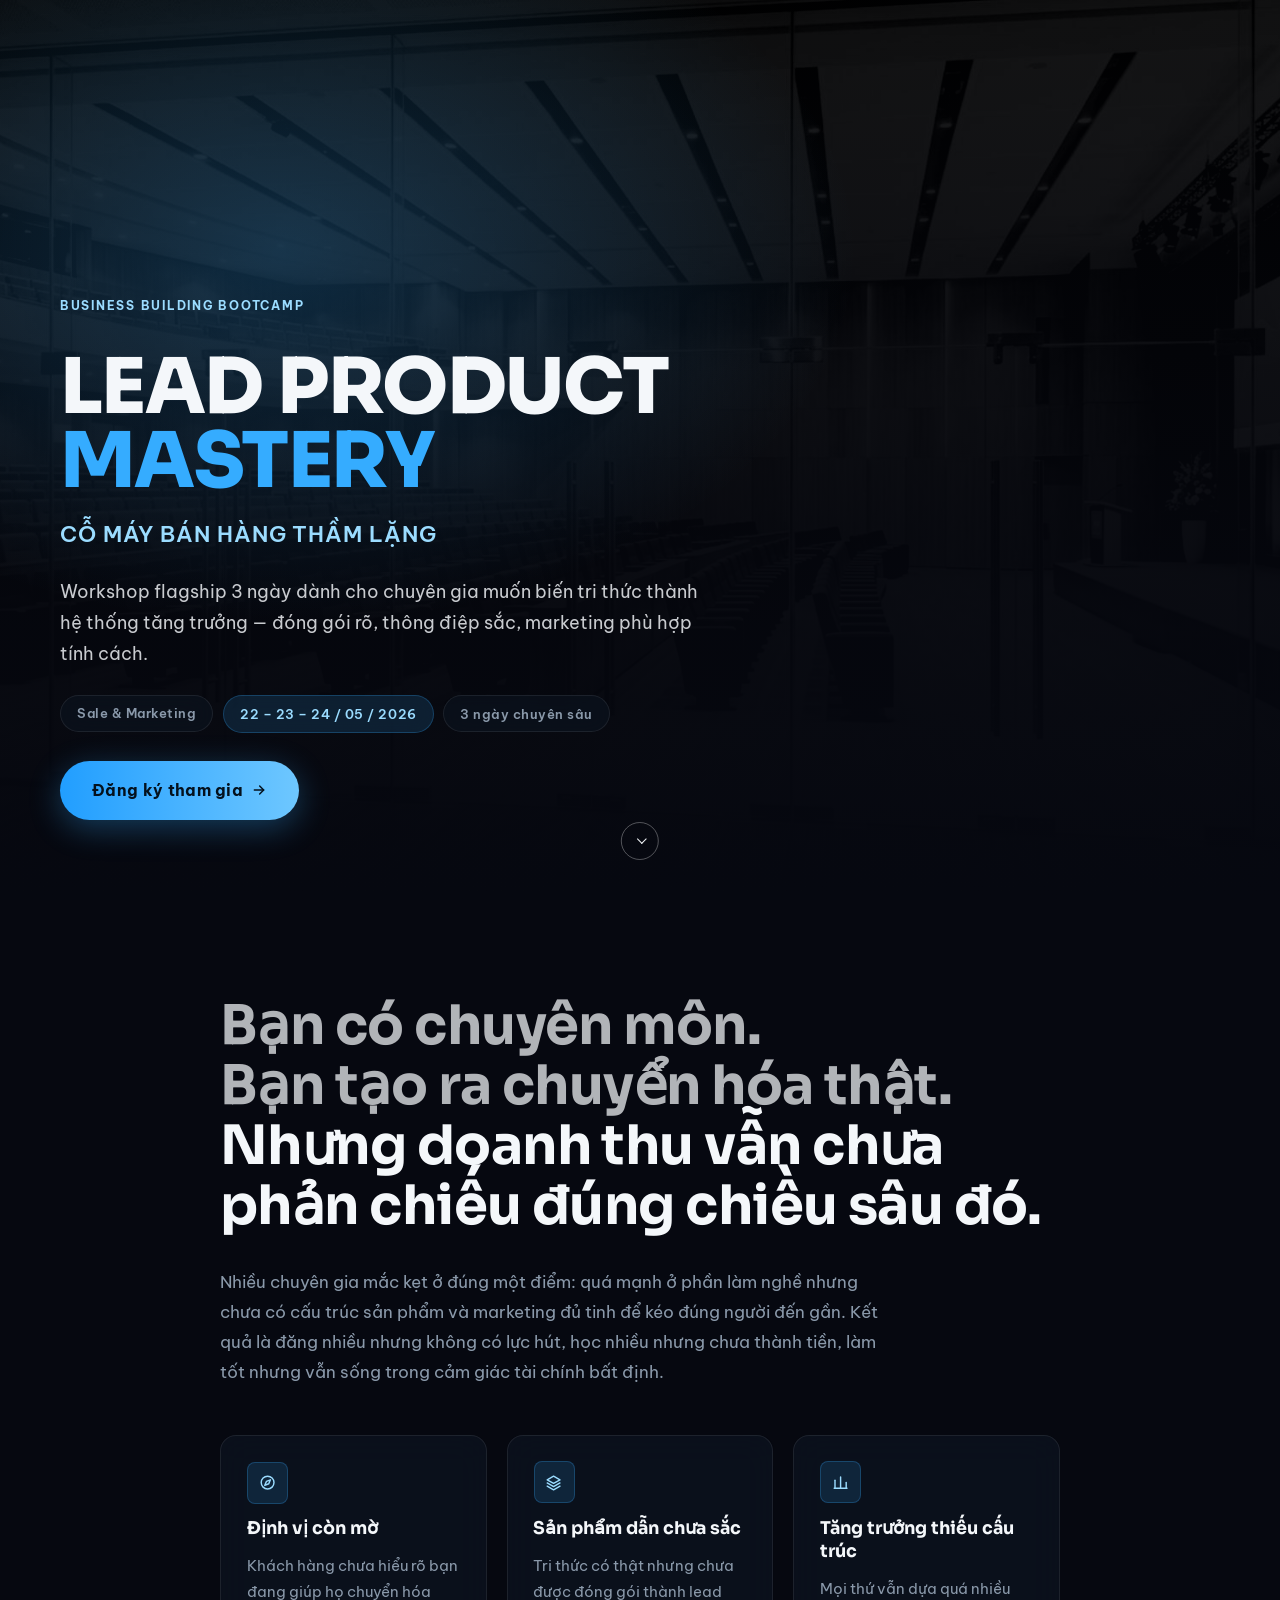
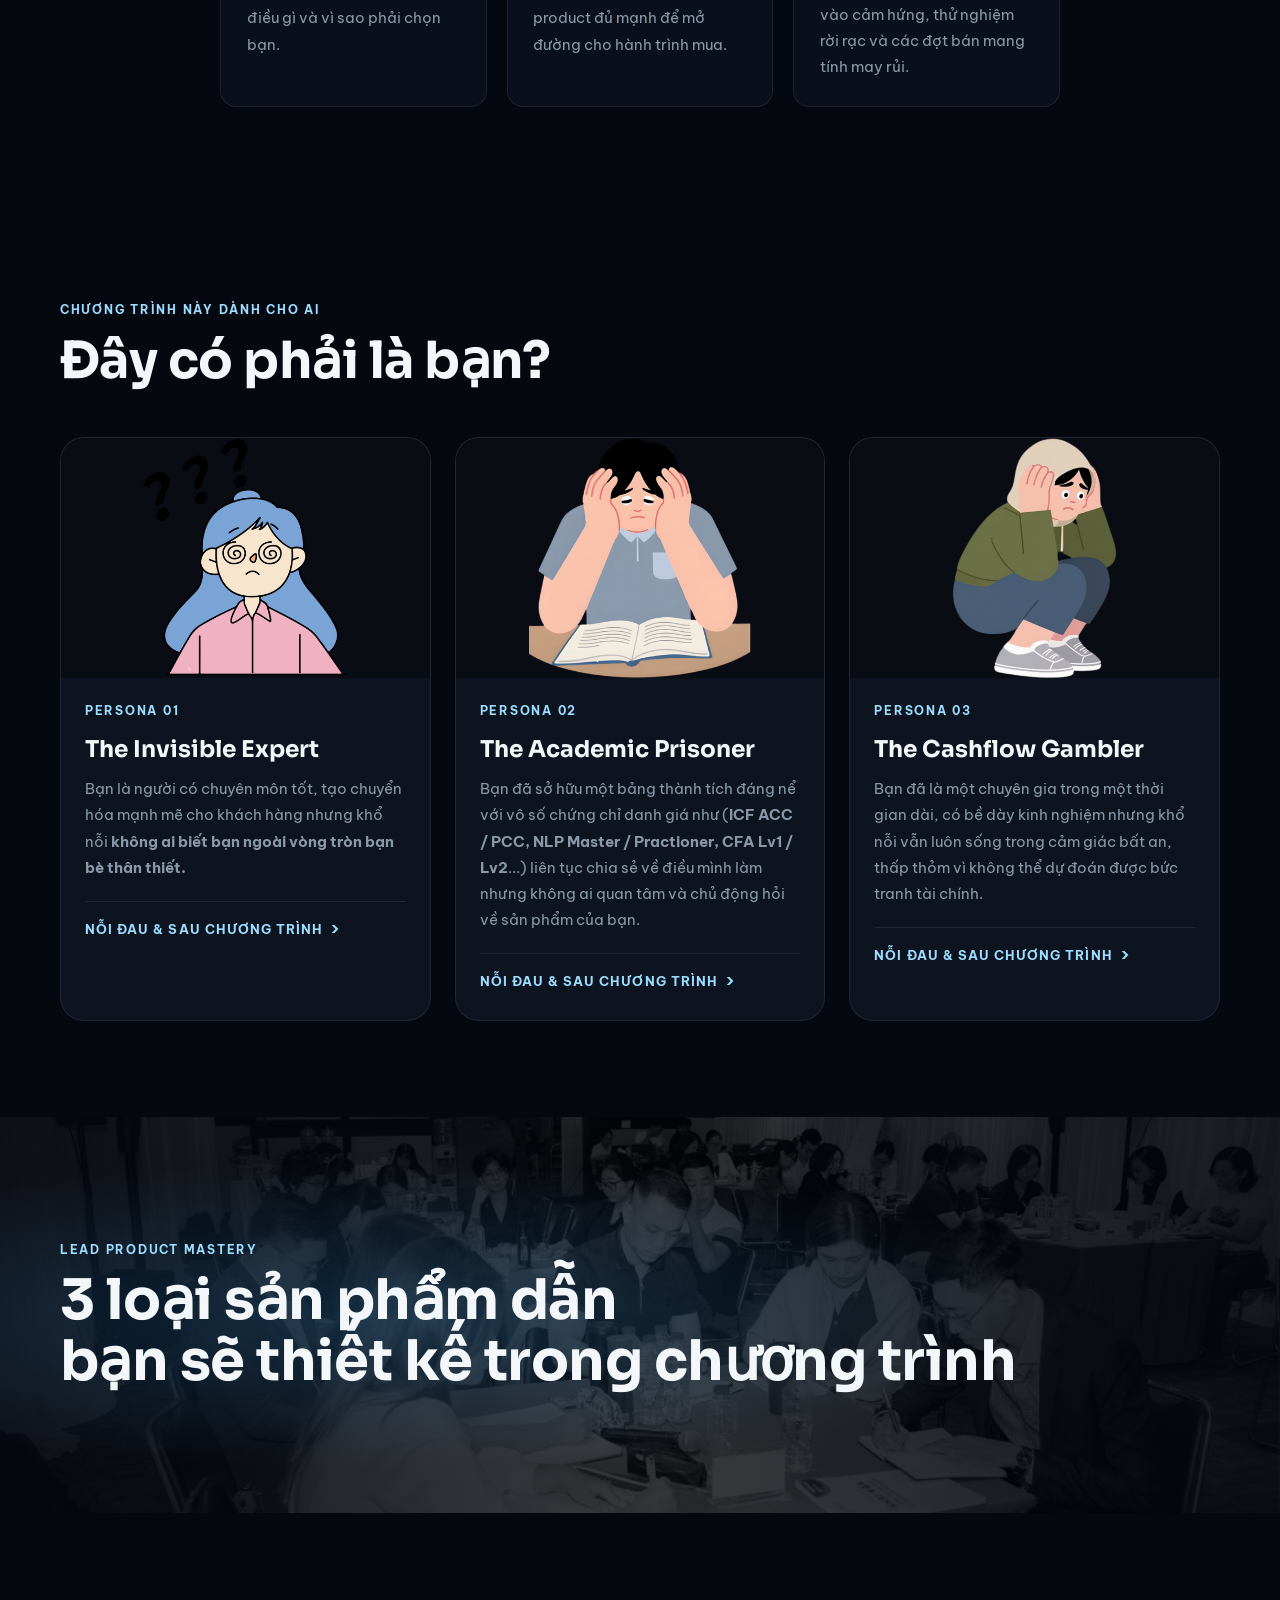
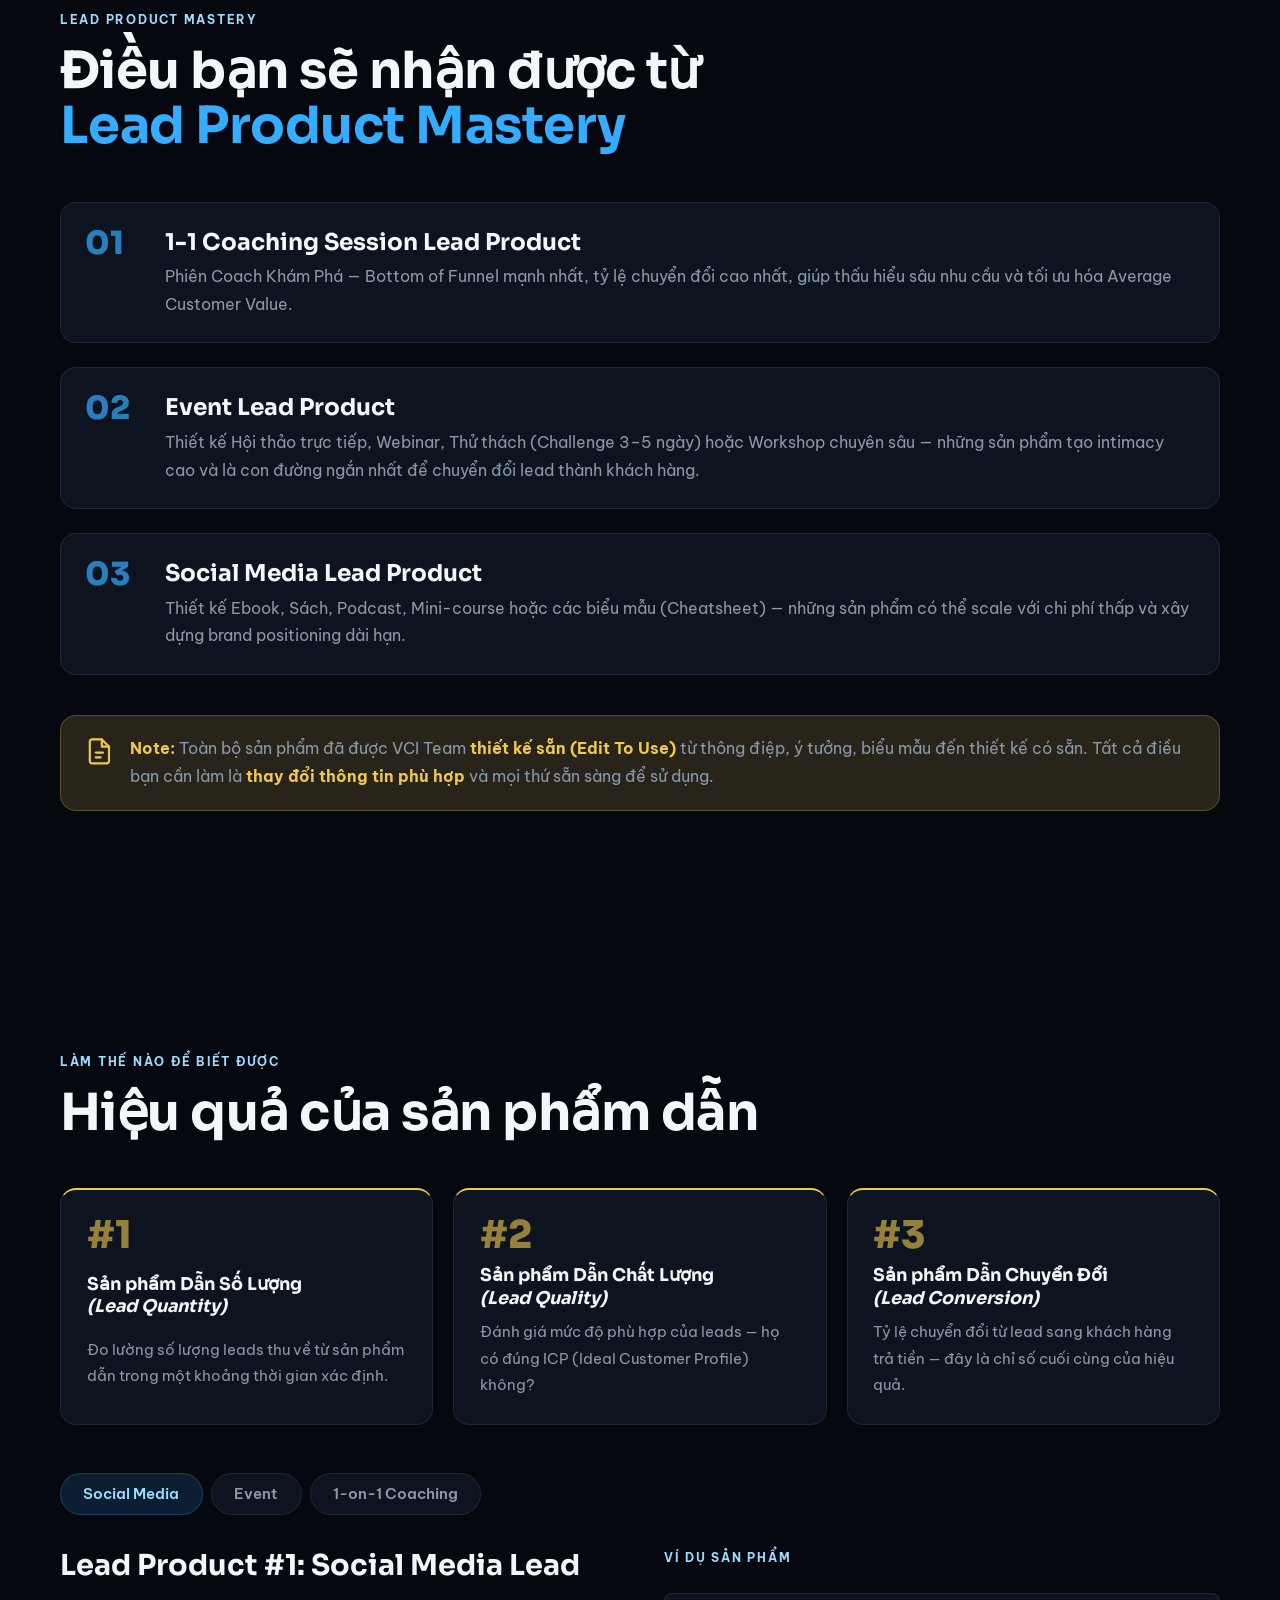
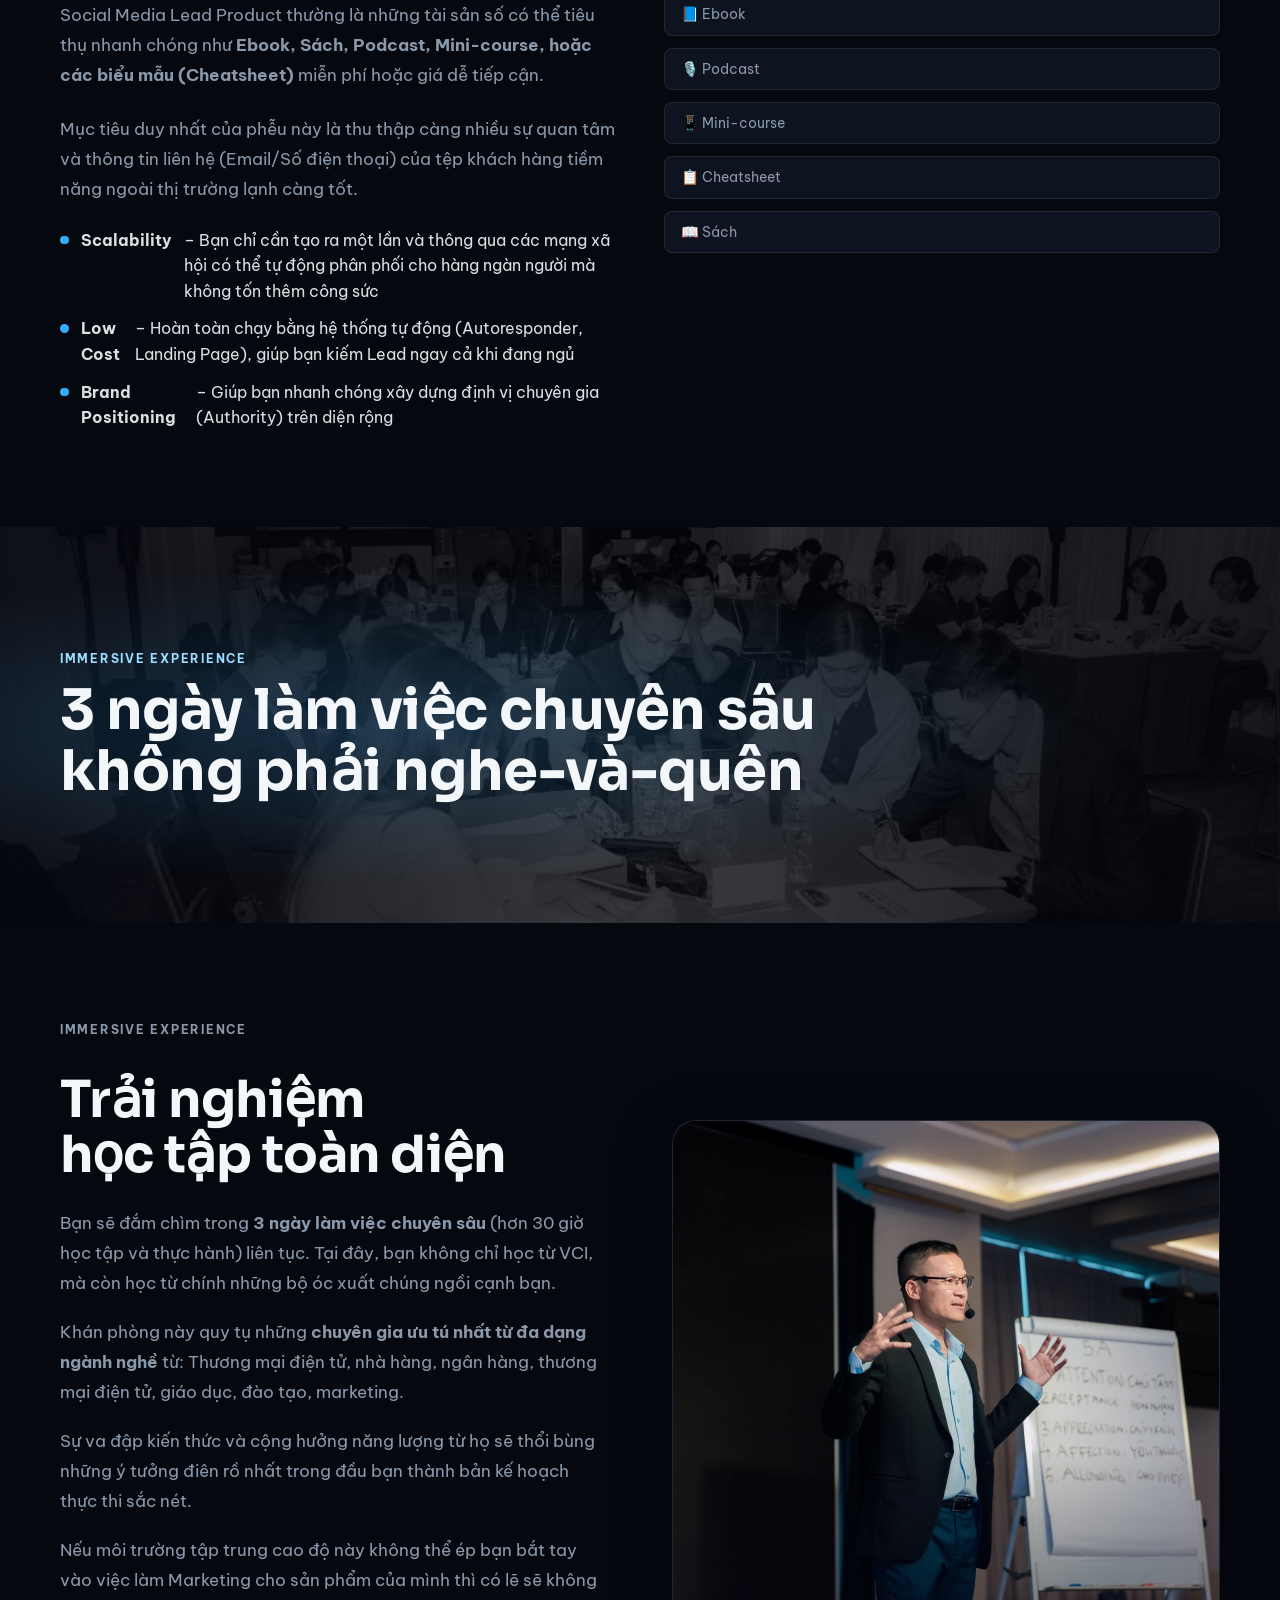
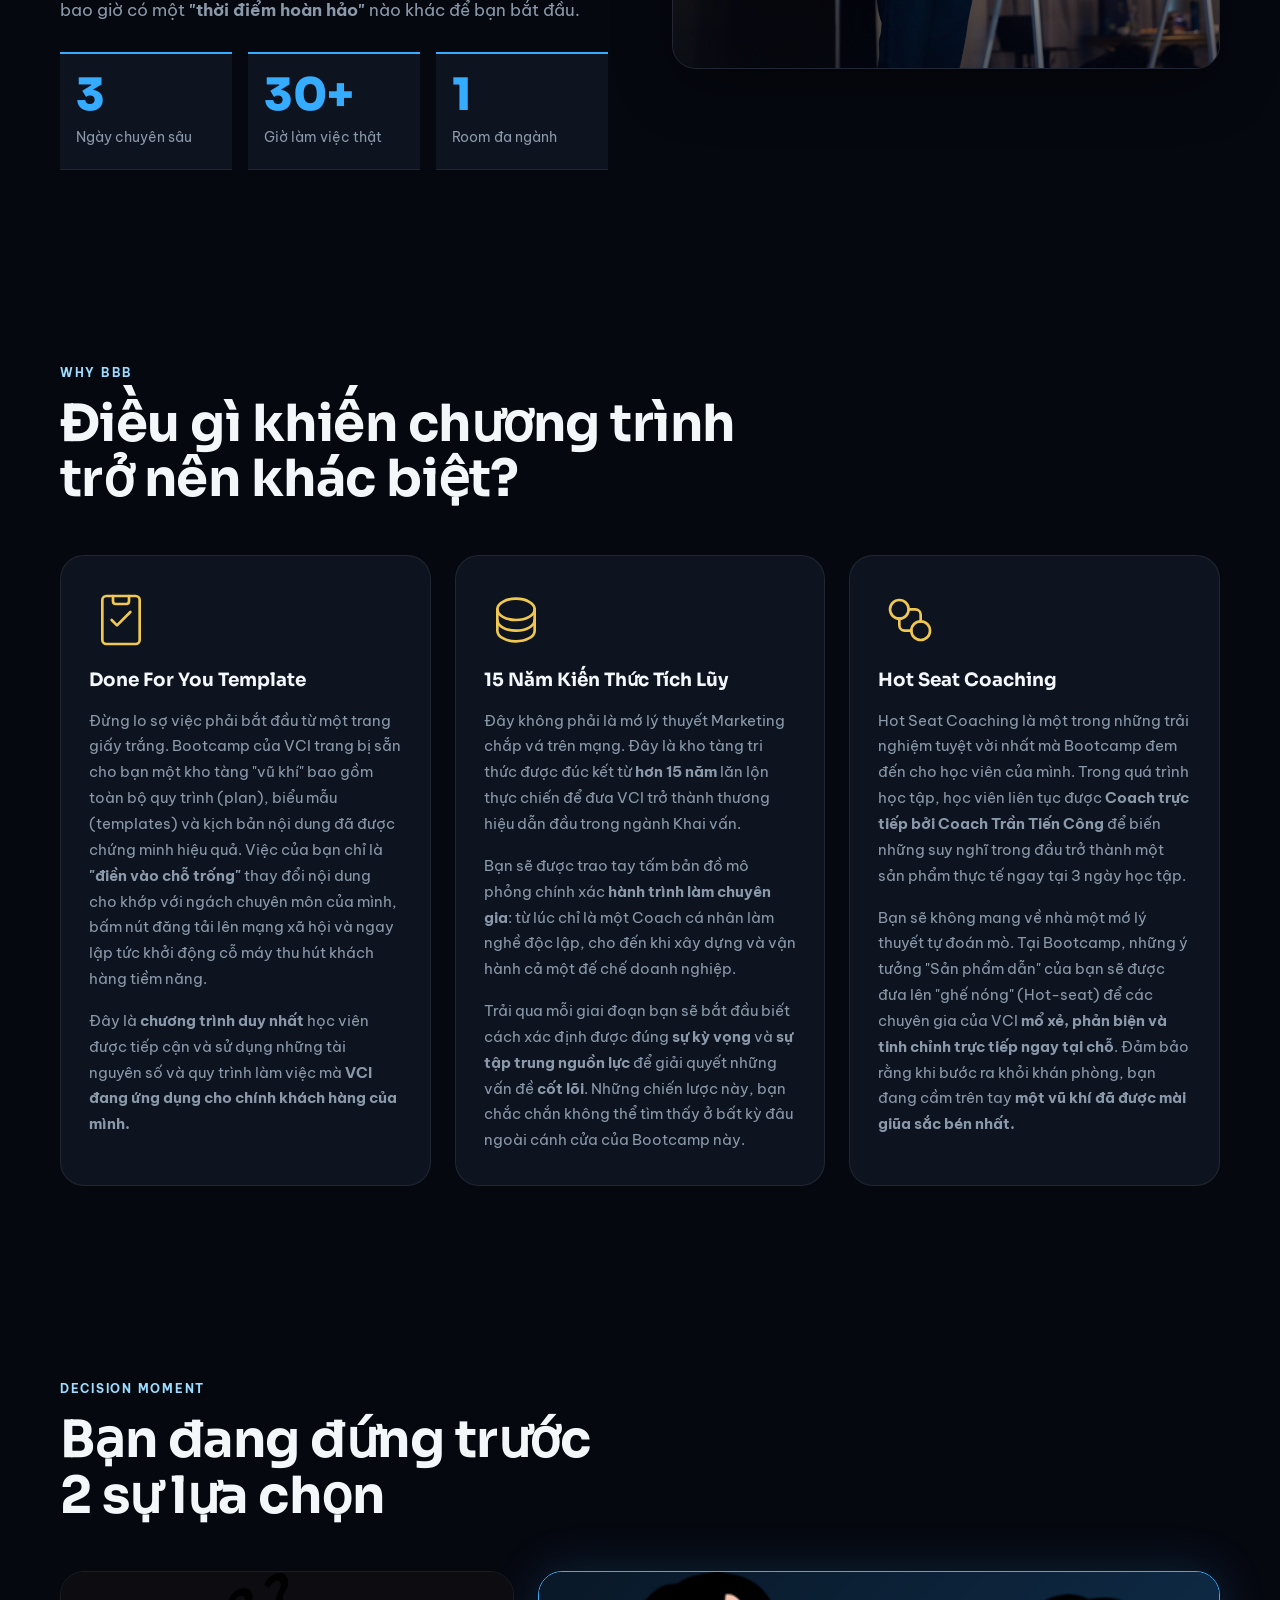
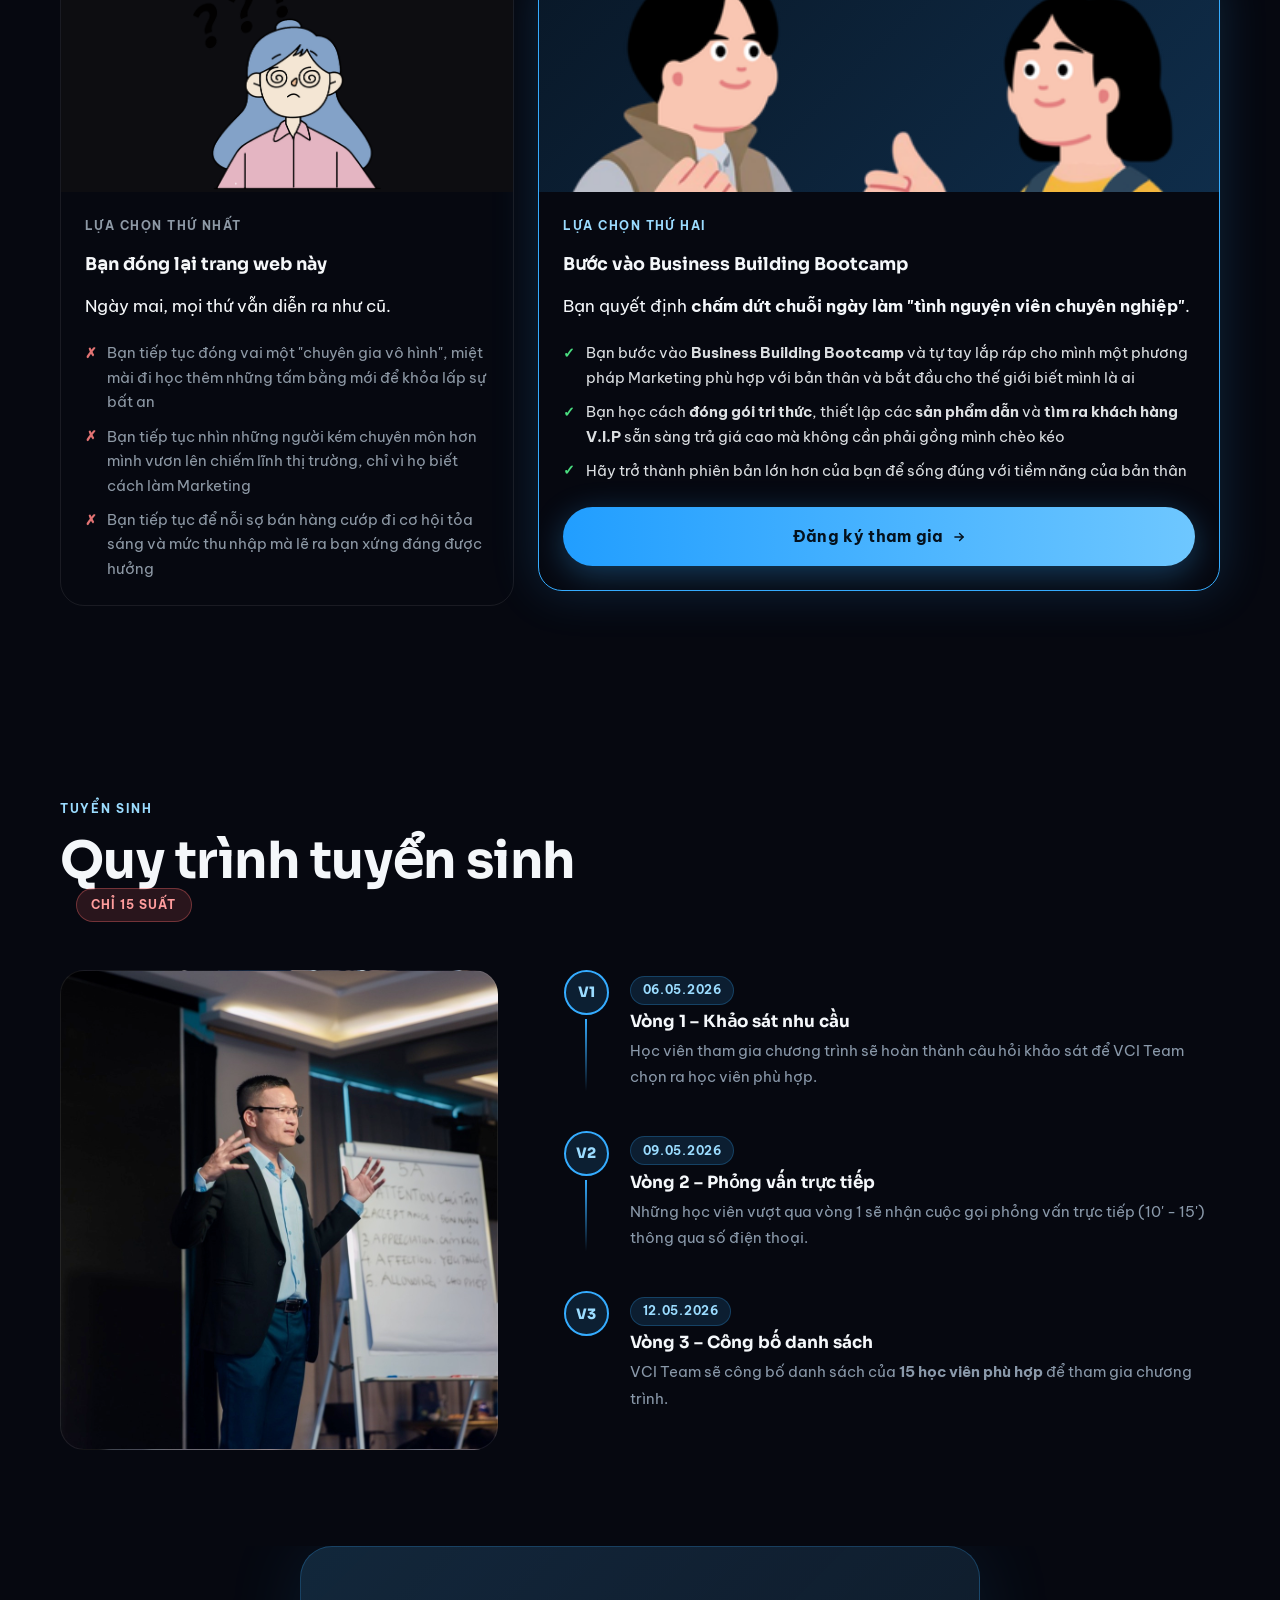
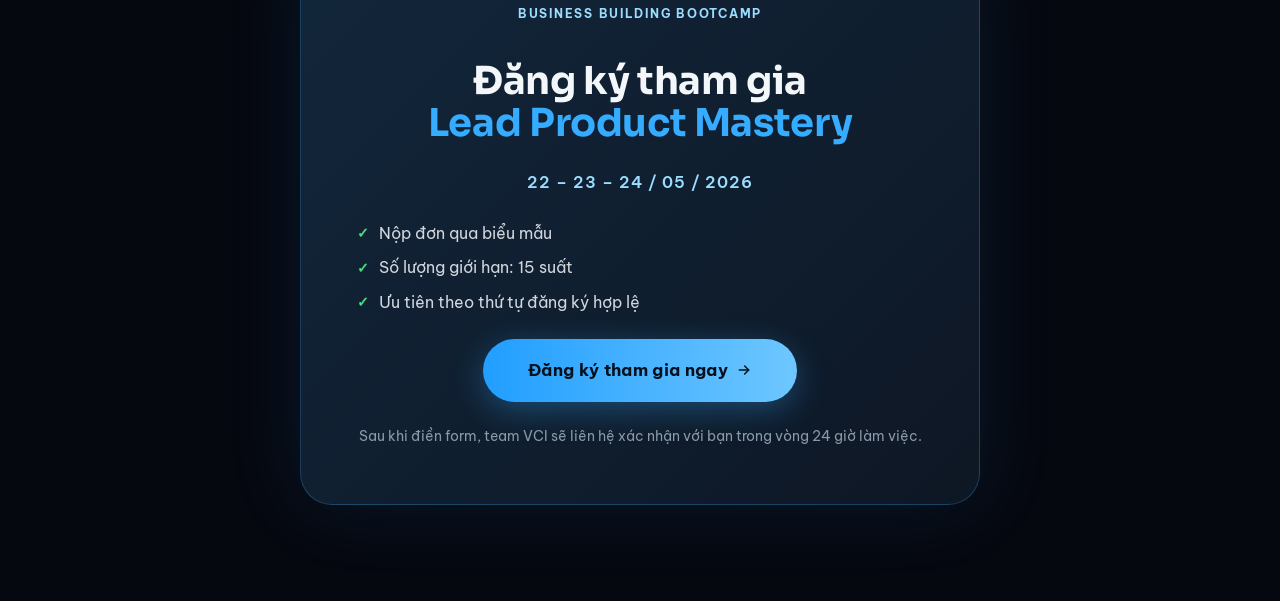
==== commit e21d8e9f: "fix css" ====
--- a/index.html
+++ b/index.html
@@ -197,7 +197,8 @@
                     <span class="expand-label">Vấn đề</span>
                     <p>Bạn đang làm việc trong hai sự mù mờ lớn: <strong>không biết khách hàng từ đâu</strong> và
                       <strong>tại sao họ lại mua hàng</strong>. Bản thân bạn liên tục thử nghiệm liên tục tìm kiếm khách
-                      hàng nhưng lại <strong>mờ mịt trong việc đo lường</strong> độ hiệu quả của từng chiến lược.</p>
+                      hàng nhưng lại <strong>mờ mịt trong việc đo lường</strong> độ hiệu quả của từng chiến lược.
+                    </p>
                   </div>
                   <div>
                     <span class="expand-label">Sau BBB</span>
@@ -471,12 +472,14 @@
             <h3>15 Năm Kiến Thức Tích Lũy</h3>
             <p>Đây không phải là mớ lý thuyết Marketing chắp vá trên mạng. Đây là kho tàng tri thức được đúc kết từ
               <strong>hơn 15 năm</strong> lăn lộn thực chiến để đưa VCI trở thành thương hiệu dẫn đầu trong ngành Khai
-              vấn.</p>
+              vấn.
+            </p>
             <p>Bạn sẽ được trao tay tấm bản đồ mô phỏng chính xác <strong>hành trình làm chuyên gia</strong>: từ lúc chỉ
               là một Coach cá nhân làm nghề độc lập, cho đến khi xây dựng và vận hành cả một đế chế doanh nghiệp.</p>
             <p>Trải qua mỗi giai đoạn bạn sẽ bắt đầu biết cách xác định được đúng <strong>sự kỳ vọng</strong> và
               <strong>sự tập trung nguồn lực</strong> để giải quyết những vấn đề <strong>cốt lõi</strong>. Những chiến
-              lược này, bạn chắc chắn không thể tìm thấy ở bất kỳ đâu ngoài cánh cửa của Bootcamp này.</p>
+              lược này, bạn chắc chắn không thể tìm thấy ở bất kỳ đâu ngoài cánh cửa của Bootcamp này.
+            </p>
           </article>
           <article class="diff-card reveal" style="--i:2">
             <div class="diff-card__icon">
@@ -496,7 +499,8 @@
             <p>Bạn sẽ không mang về nhà một mớ lý thuyết tự đoán mò. Tại Bootcamp, những ý tưởng "Sản phẩm dẫn" của bạn
               sẽ được đưa lên "ghế nóng" (Hot-seat) để các chuyên gia của VCI <strong>mổ xẻ, phản biện và tinh chỉnh
                 trực tiếp ngay tại chỗ</strong>. Đảm bảo rằng khi bước ra khỏi khán phòng, bạn đang cầm trên tay
-              <strong>một vũ khí đã được mài giũa sắc bén nhất.</strong></p>
+              <strong>một vũ khí đã được mài giũa sắc bén nhất.</strong>
+            </p>
           </article>
         </div>
       </div>
@@ -547,7 +551,8 @@
                 <li><span class="decision-list__marker">✓</span> Hãy trở thành phiên bản lớn hơn của bạn để sống đúng
                   với tiềm năng của bản thân</li>
               </ul>
-              <a href="#" data-register class="btn btn--primary" style="margin-top: 0.5rem">
+              <a href="https://vcicoach.jp.larksuite.com/share/base/form/shrjp3VuWrksurWubYfX1TTDVSb" data-register
+                class="btn btn--primary" style="margin-top: 0.5rem">
                 Đăng ký tham gia
                 <svg width="14" height="14" viewBox="0 0 24 24" fill="none" stroke="currentColor" stroke-width="2.5"
                   stroke-linecap="round" stroke-linejoin="round" aria-hidden="true">
--- a/styles.css
+++ b/styles.css
@@ -797,6 +797,7 @@
   display: grid;
   grid-template-columns: repeat(3, minmax(0, 1fr));
   gap: 1.25rem;
+  margin-bottom: 3rem;
 }
 
 .framework-card {
@@ -900,21 +901,22 @@
 }
 
 .pros-list li {
-  display: grid;
-  grid-template-columns: 1.2rem 1fr;
+  display: flex;
   gap: 0.75rem;
-  align-items: start;
+  align-items: flex-start;
   color: rgba(244, 247, 250, 0.9);
   font-size: 0.97rem;
+  line-height: 1.65;
 }
 
 .pros-list li::before {
   content: "";
-  width: 0.6rem;
-  height: 0.6rem;
+  width: 0.55rem;
+  height: 0.55rem;
   border-radius: 50%;
   background: var(--accent);
-  margin-top: 0.45rem;
+  margin-top: 0.5rem;
+  flex-shrink: 0;
 }
 
 .tab-panel__examples {
@@ -991,12 +993,12 @@
 }
 
 .experience__bullets li {
-  display: grid;
-  grid-template-columns: auto 1fr;
+  display: flex;
   gap: 0.75rem;
-  align-items: start;
+  align-items: flex-start;
   color: rgba(244, 247, 250, 0.88);
   font-size: 0.97rem;
+  line-height: 1.65;
 }
 
 .experience__bullets li::before {
@@ -1219,7 +1221,8 @@
 .decision-card__body {
   padding: 1.5rem;
   display: grid;
-  gap: 0.75rem;
+  gap: 1rem;
+  align-content: start;
 }
 
 .decision-card__label {
@@ -1243,16 +1246,16 @@
 
 .decision-list {
   display: grid;
-  gap: 0.5rem;
+  gap: 0.6rem;
   margin-top: 0.25rem;
 }
 
 .decision-list li {
-  display: grid;
-  grid-template-columns: 1.1rem 1fr;
-  gap: 0.6rem;
+  position: relative;
+  padding-left: 1.4rem;
   font-size: 0.93rem;
-  align-items: start;
+  align-items: flex-start;
+  line-height: 1.65;
 }
 
 .decision-card--status-quo .decision-list li {
@@ -1264,9 +1267,11 @@
 }
 
 .decision-list__marker {
+  position: absolute;
+  left: 0;
+  top: 0.05rem;
   font-size: 0.9rem;
   font-weight: 700;
-  margin-top: 0.05rem;
 }
 
 .decision-card--status-quo .decision-list__marker {
@@ -1454,12 +1459,12 @@
 }
 
 .cta-checklist li {
-  display: grid;
-  grid-template-columns: 1.2rem 1fr;
+  display: flex;
   gap: 0.6rem;
-  align-items: start;
+  align-items: flex-start;
   font-size: 0.97rem;
   color: rgba(244, 247, 250, 0.85);
+  line-height: 1.6;
 }
 
 .cta-checklist li::before {
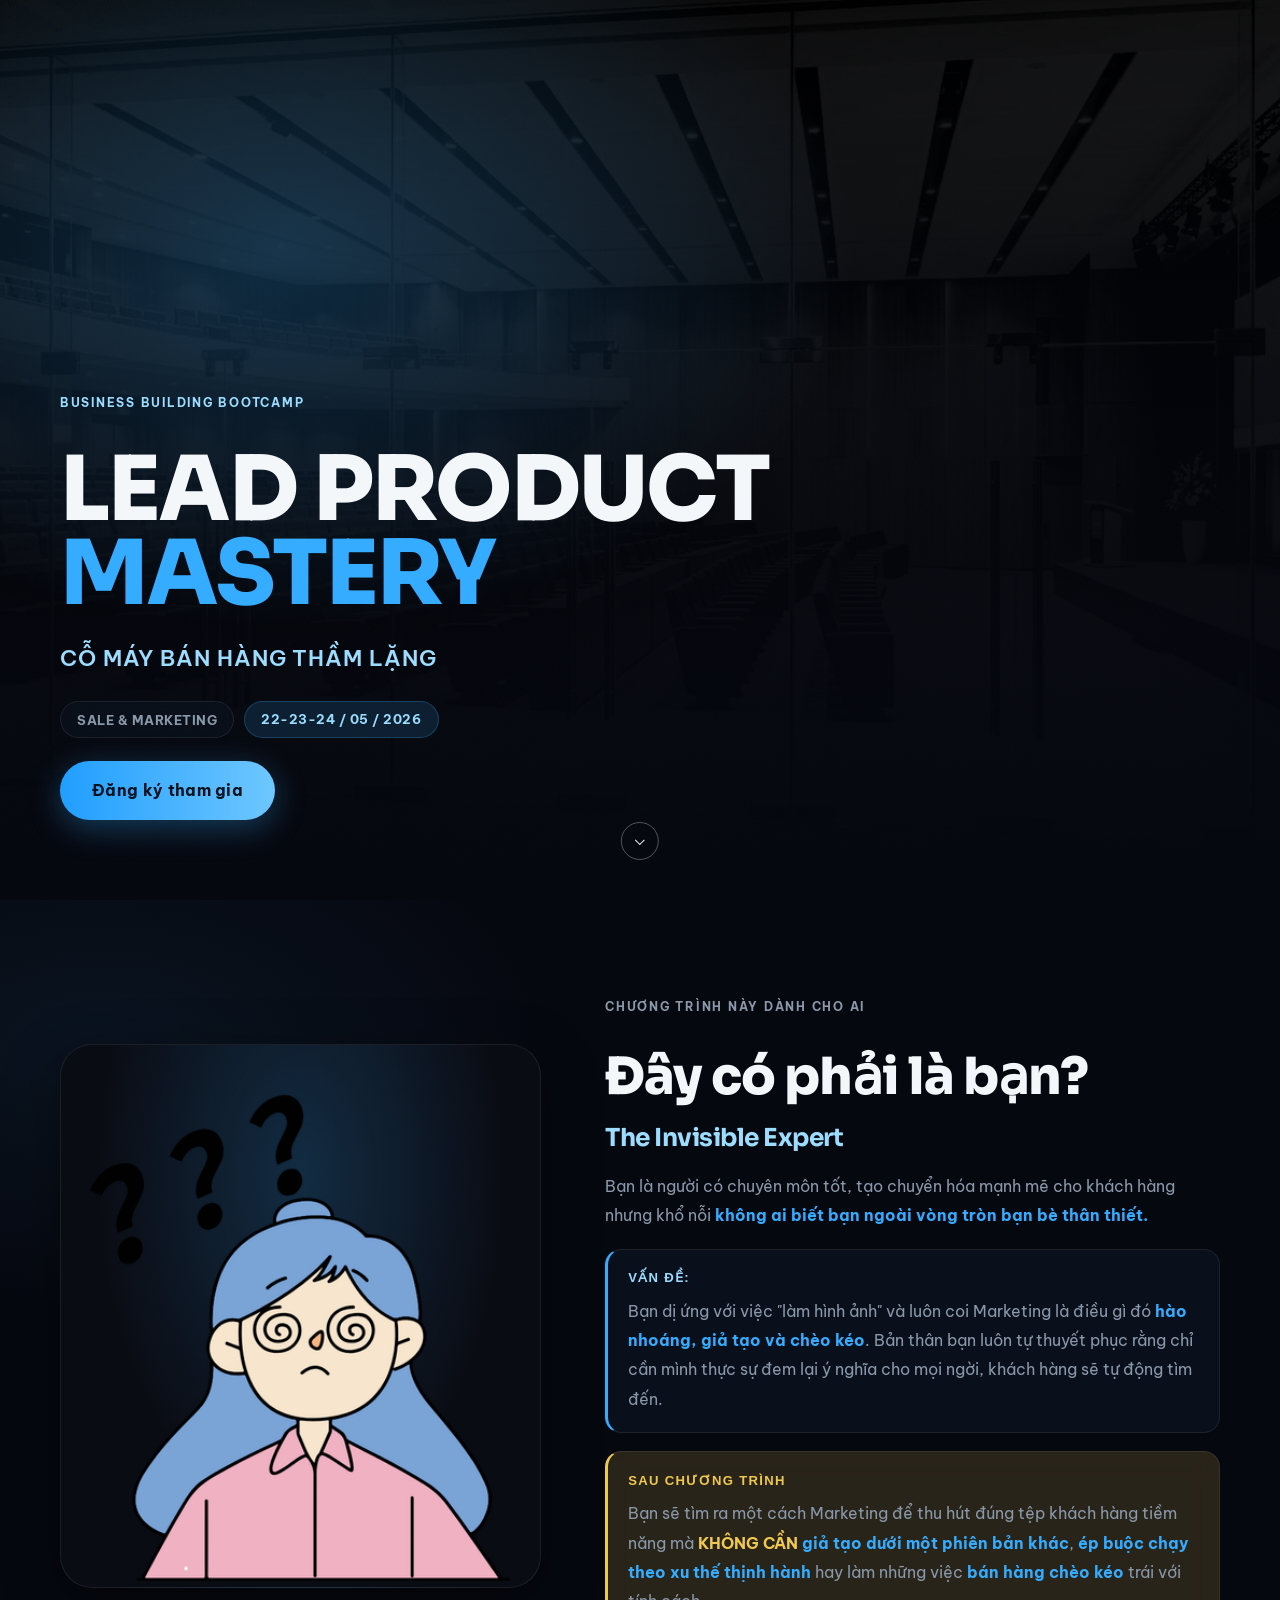
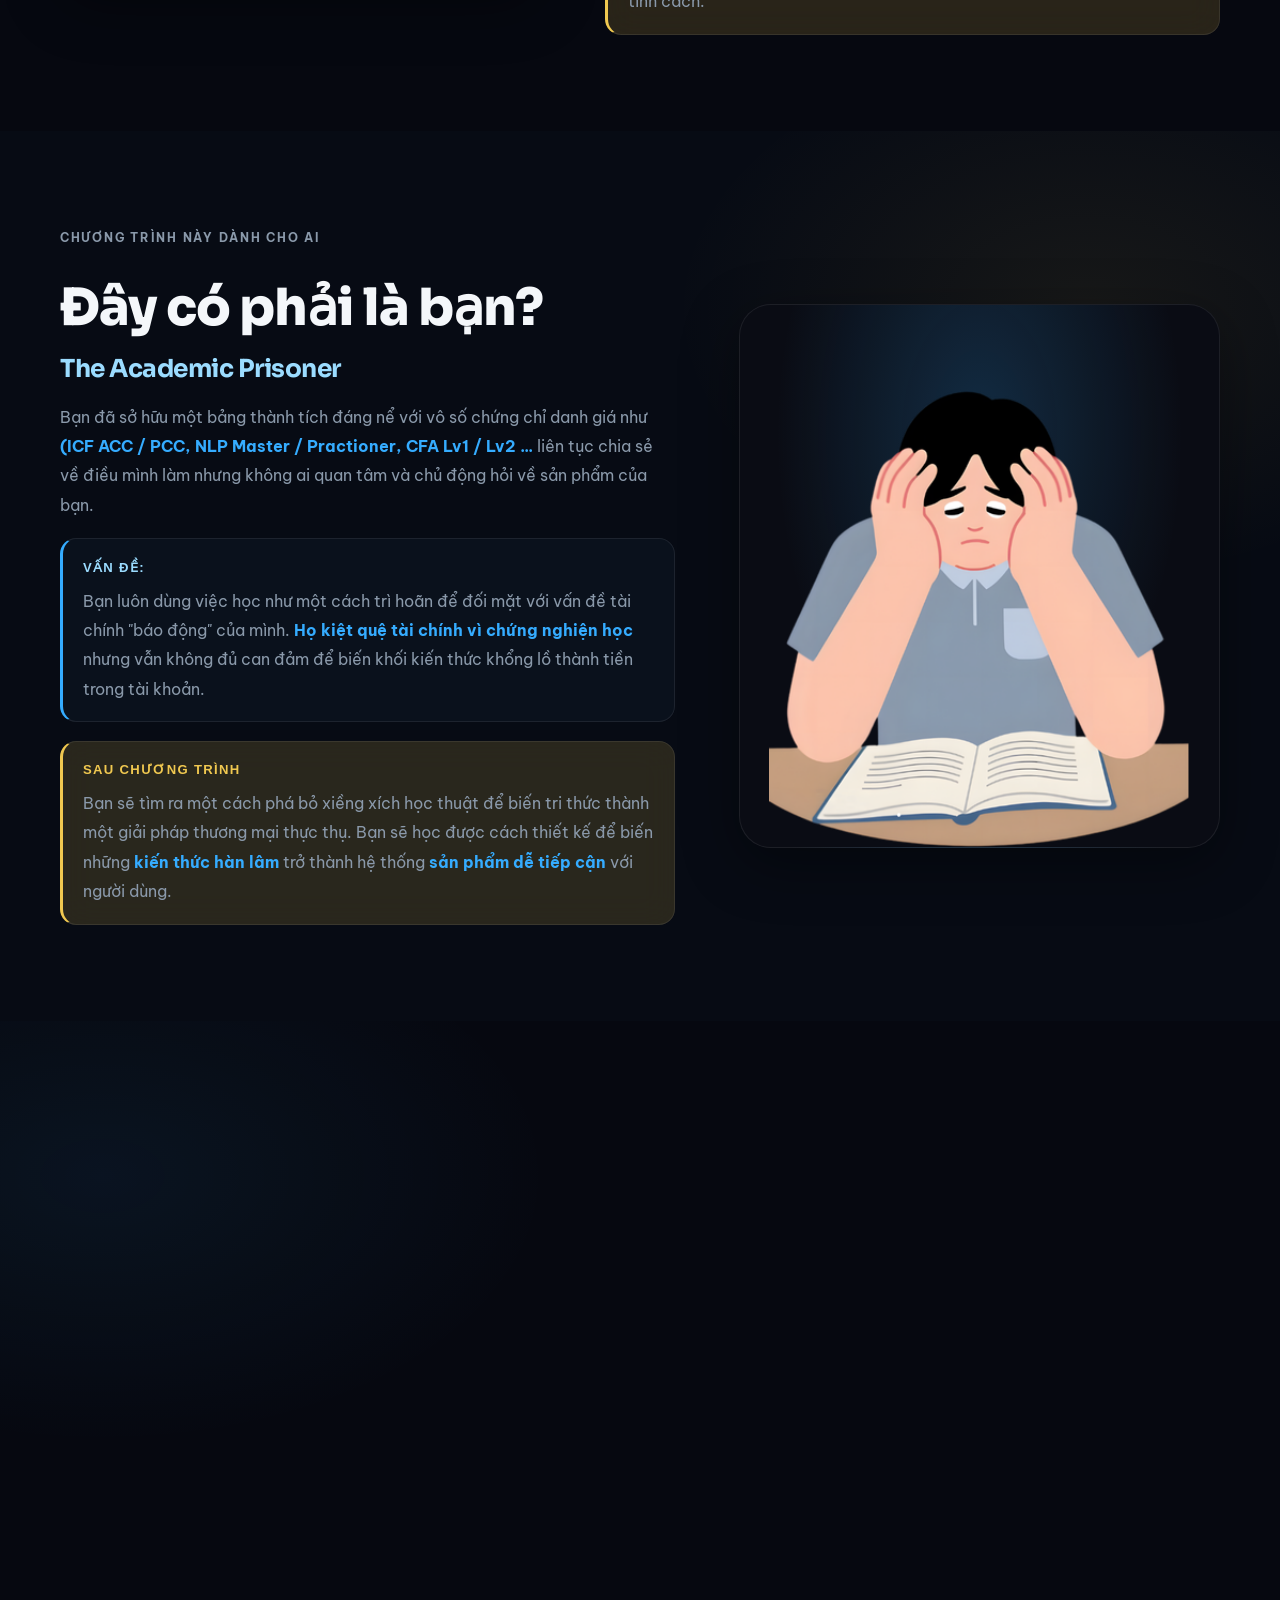
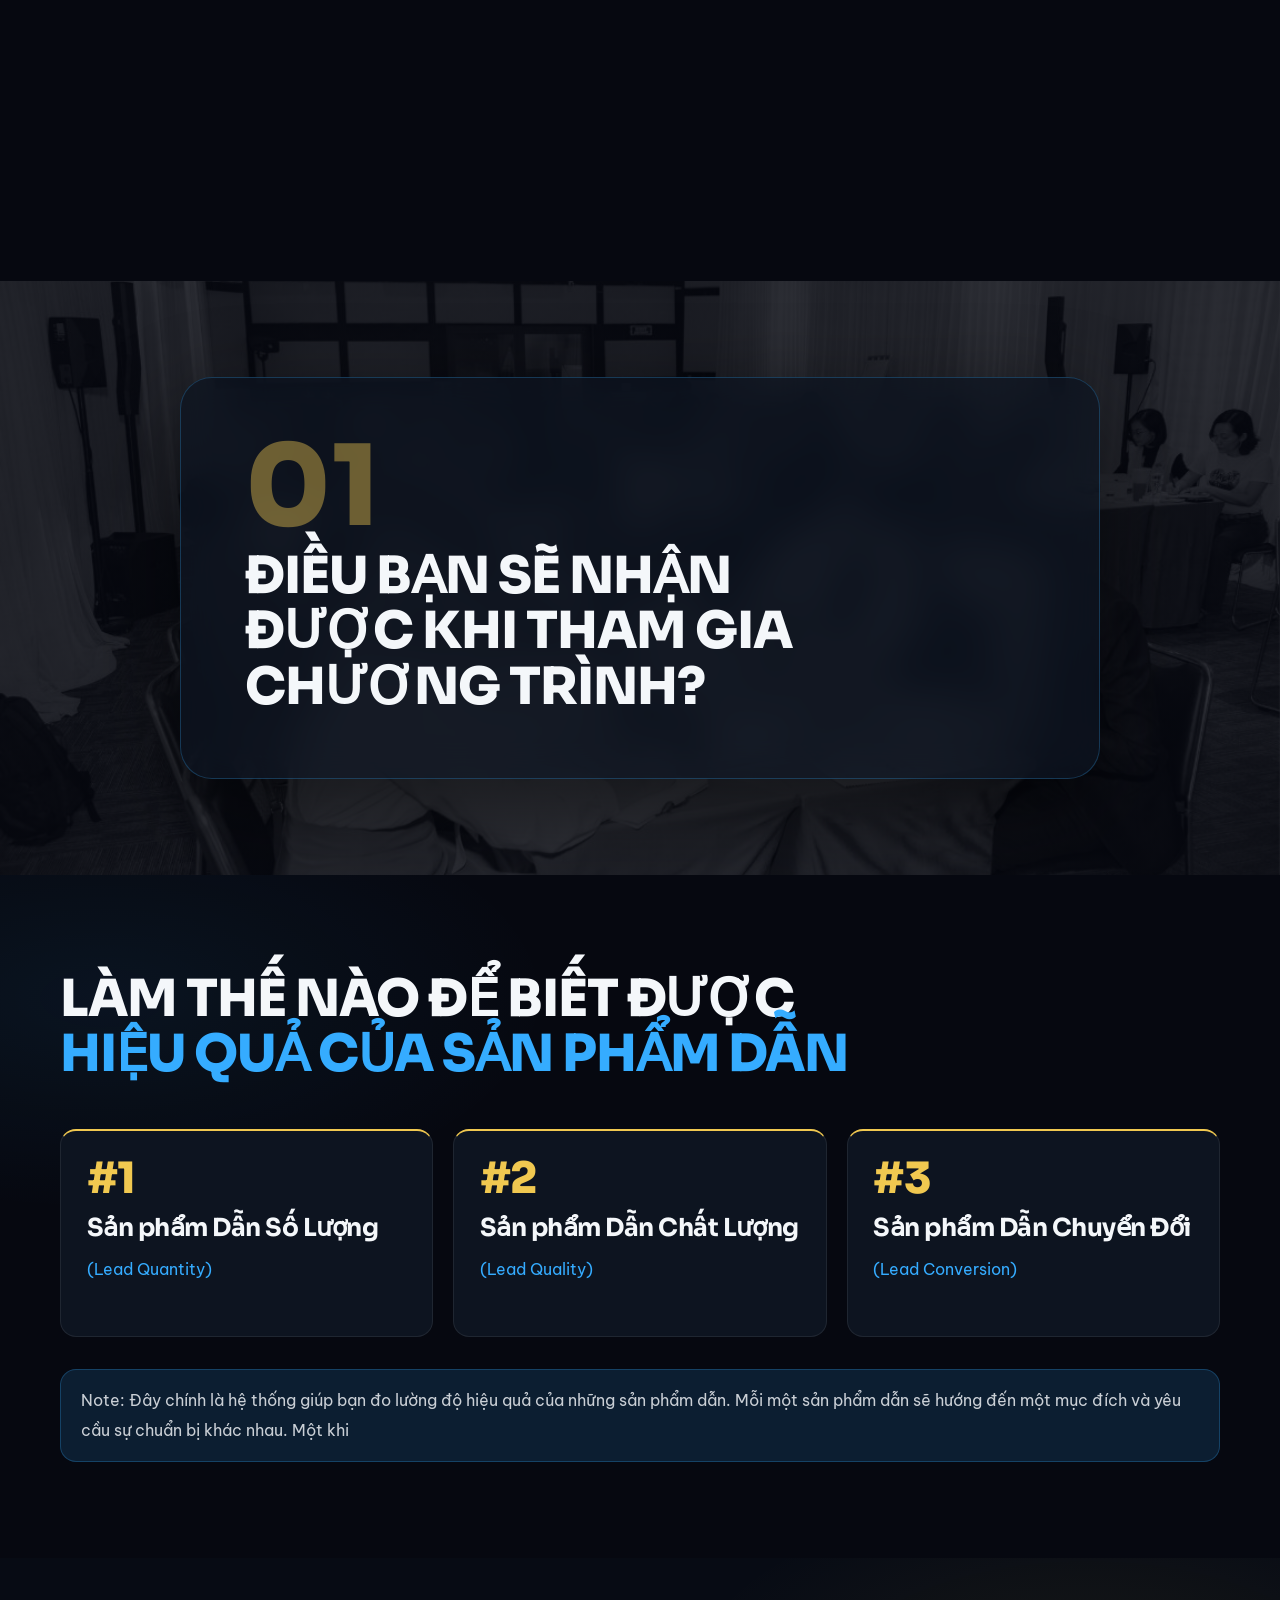
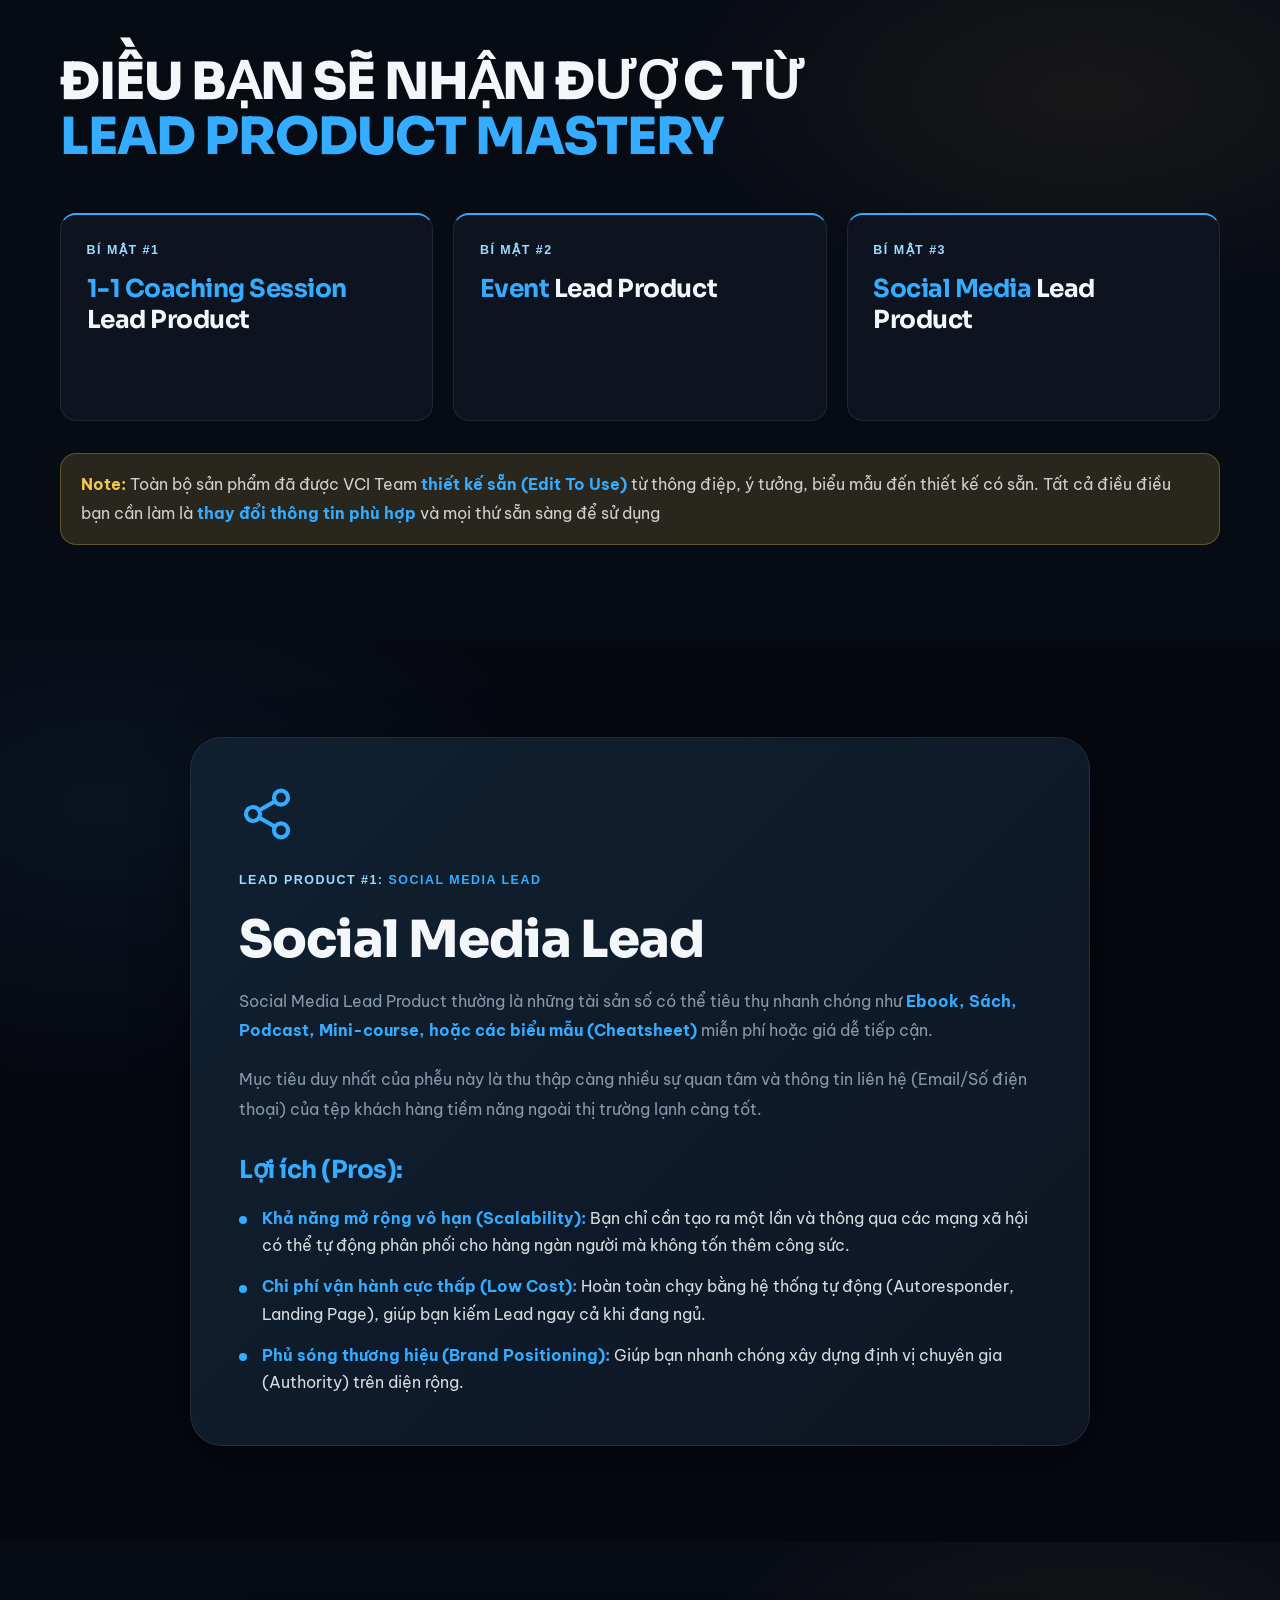
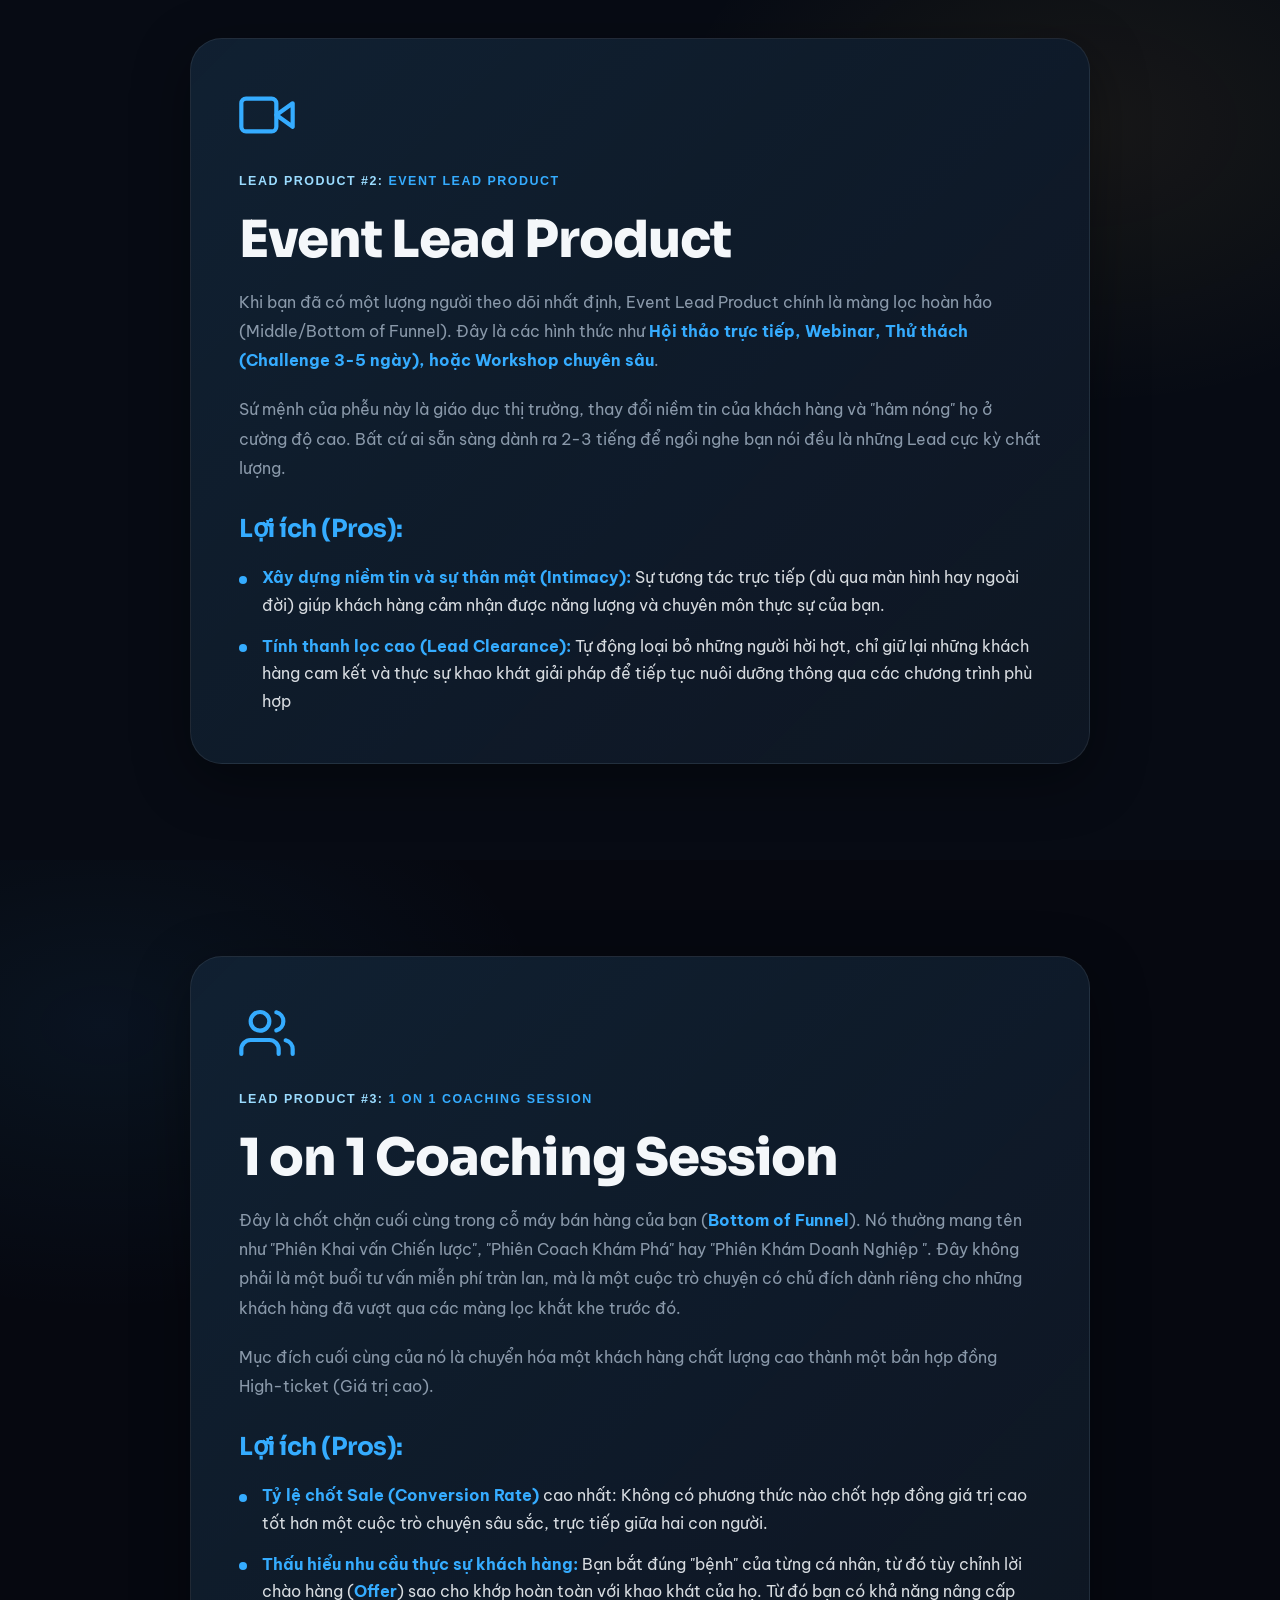
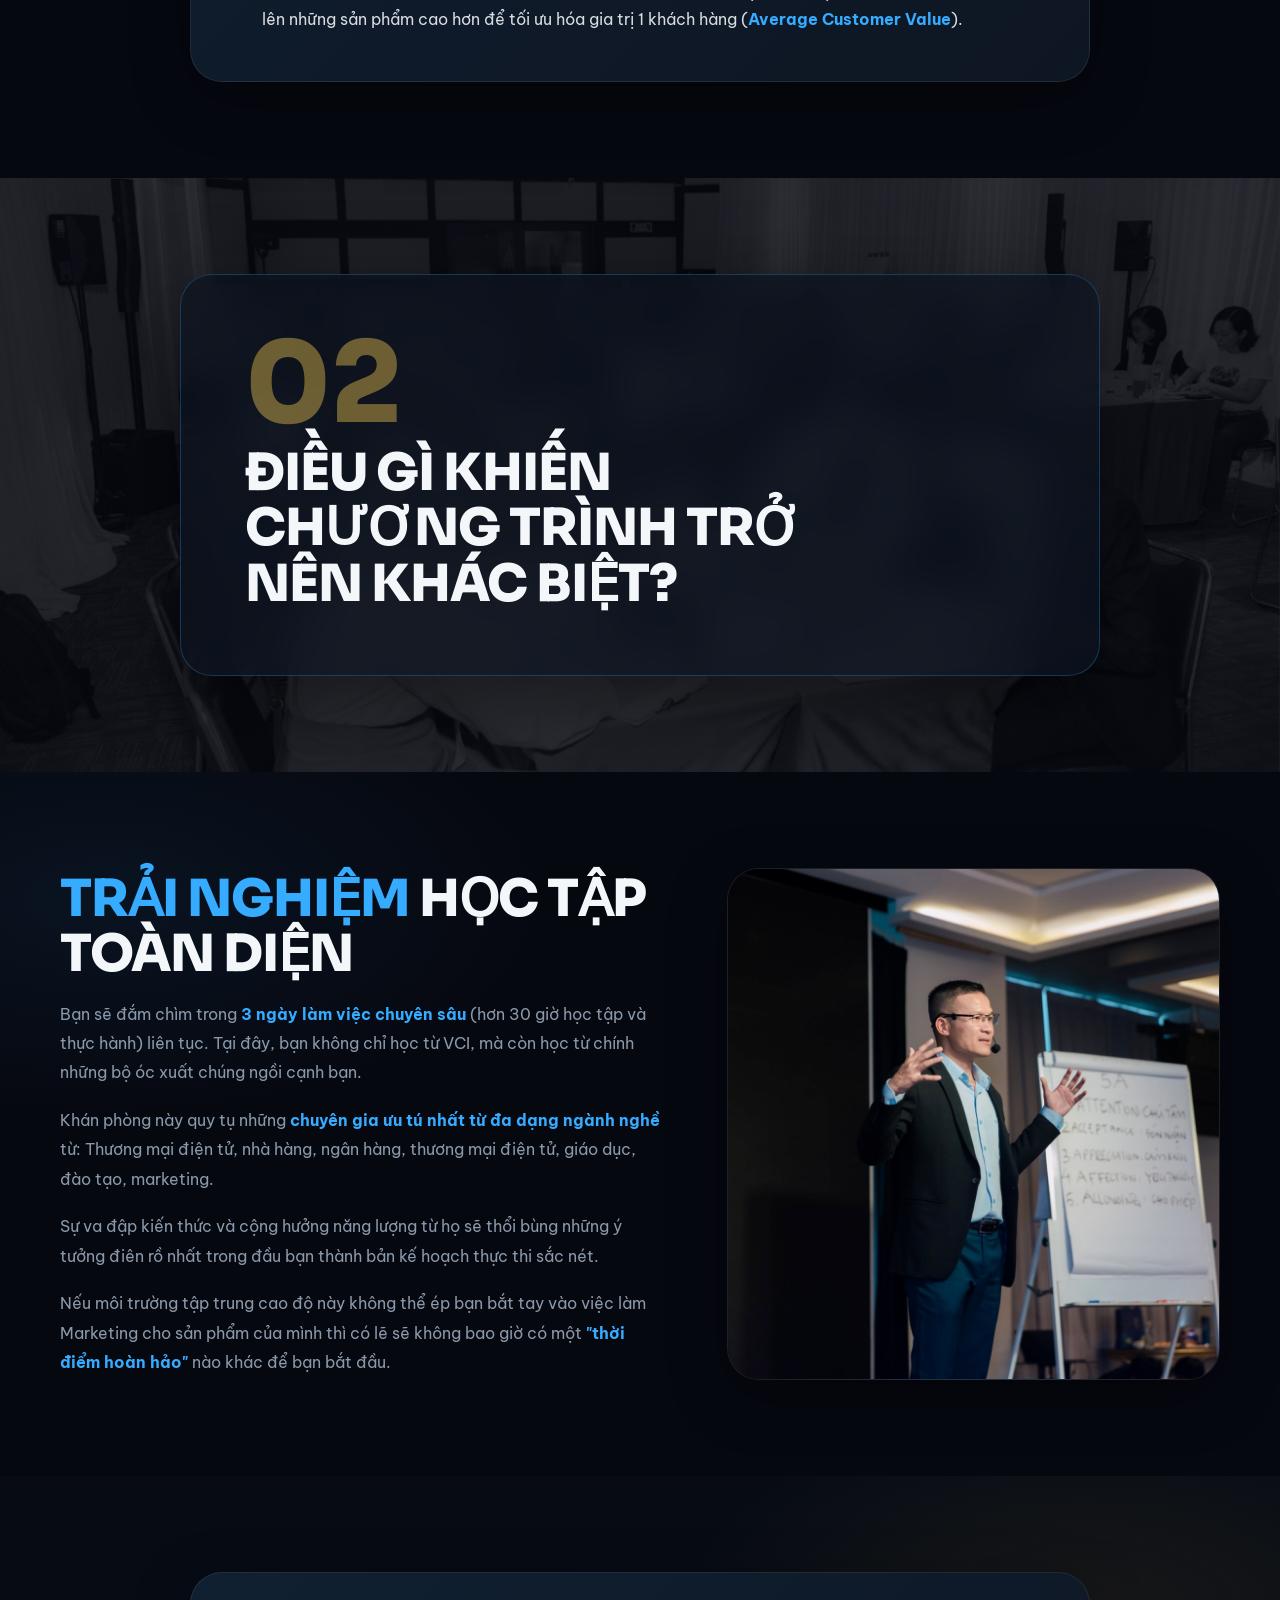
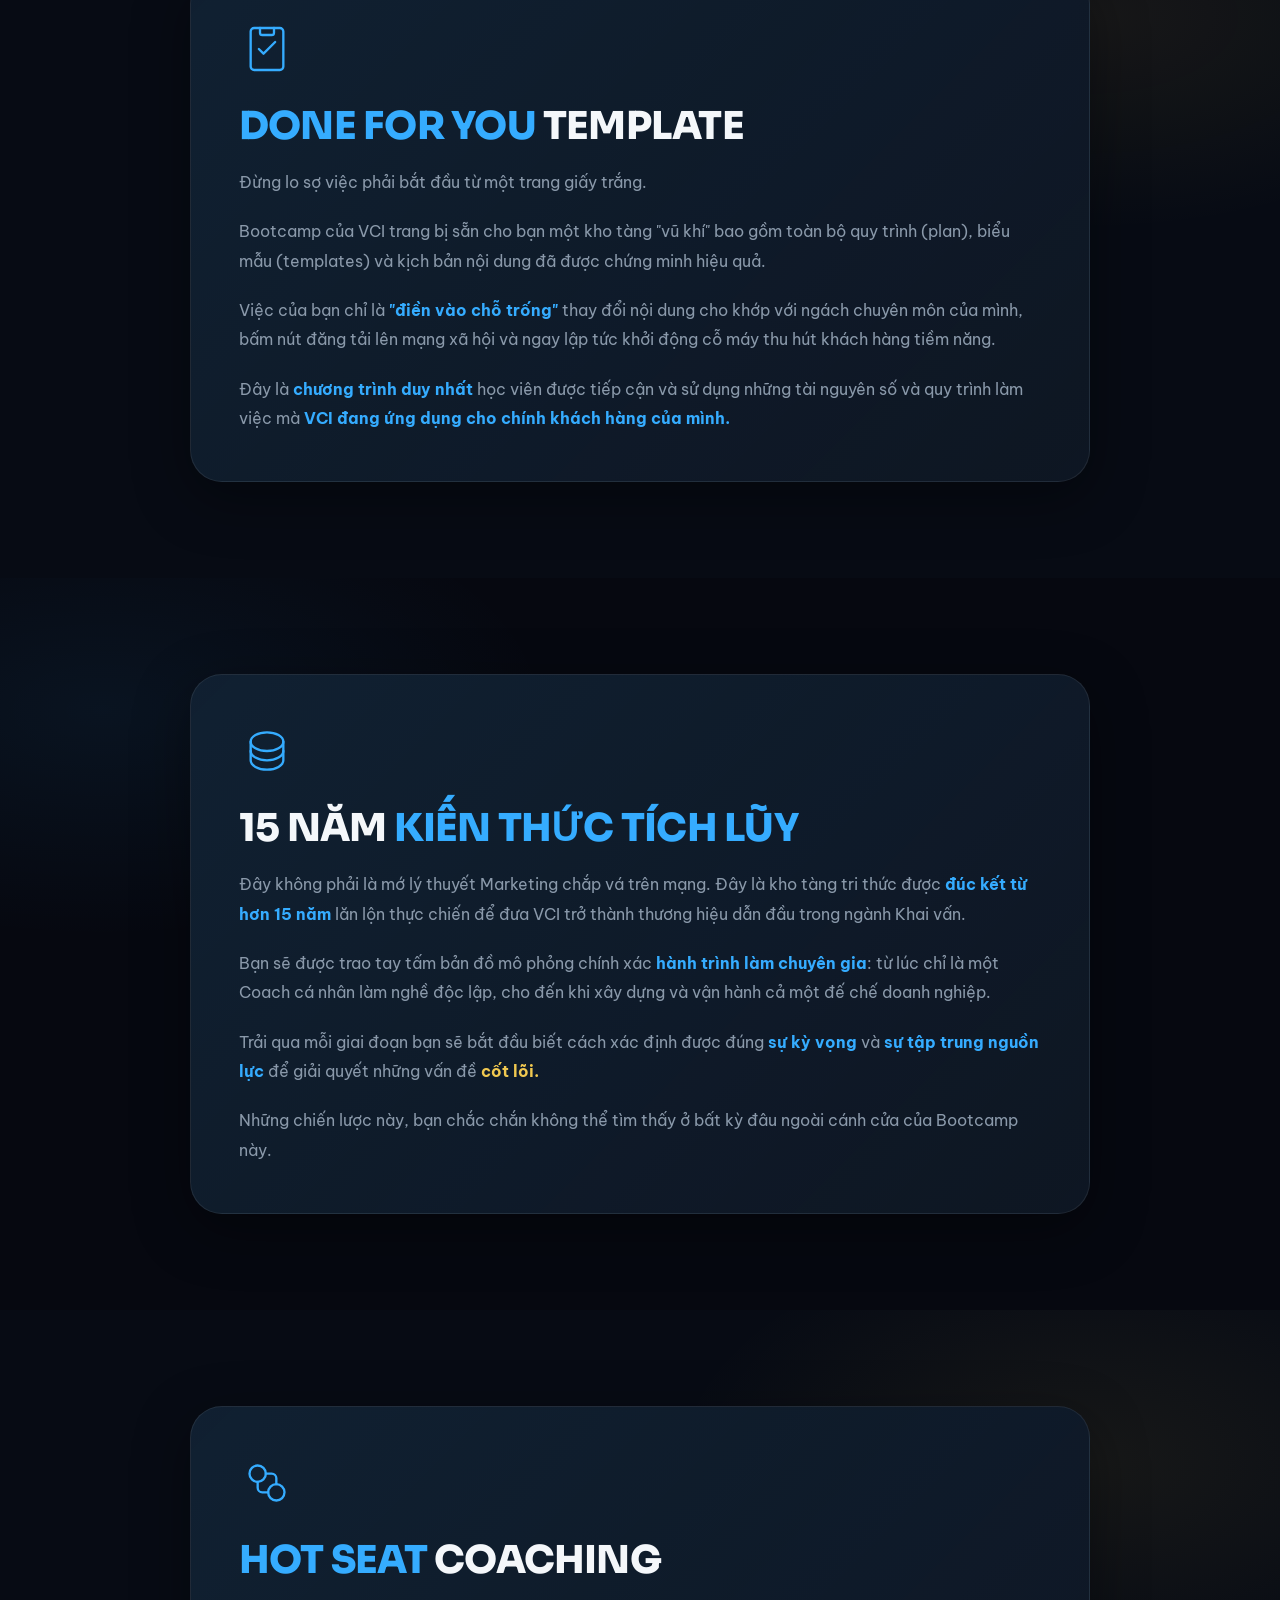
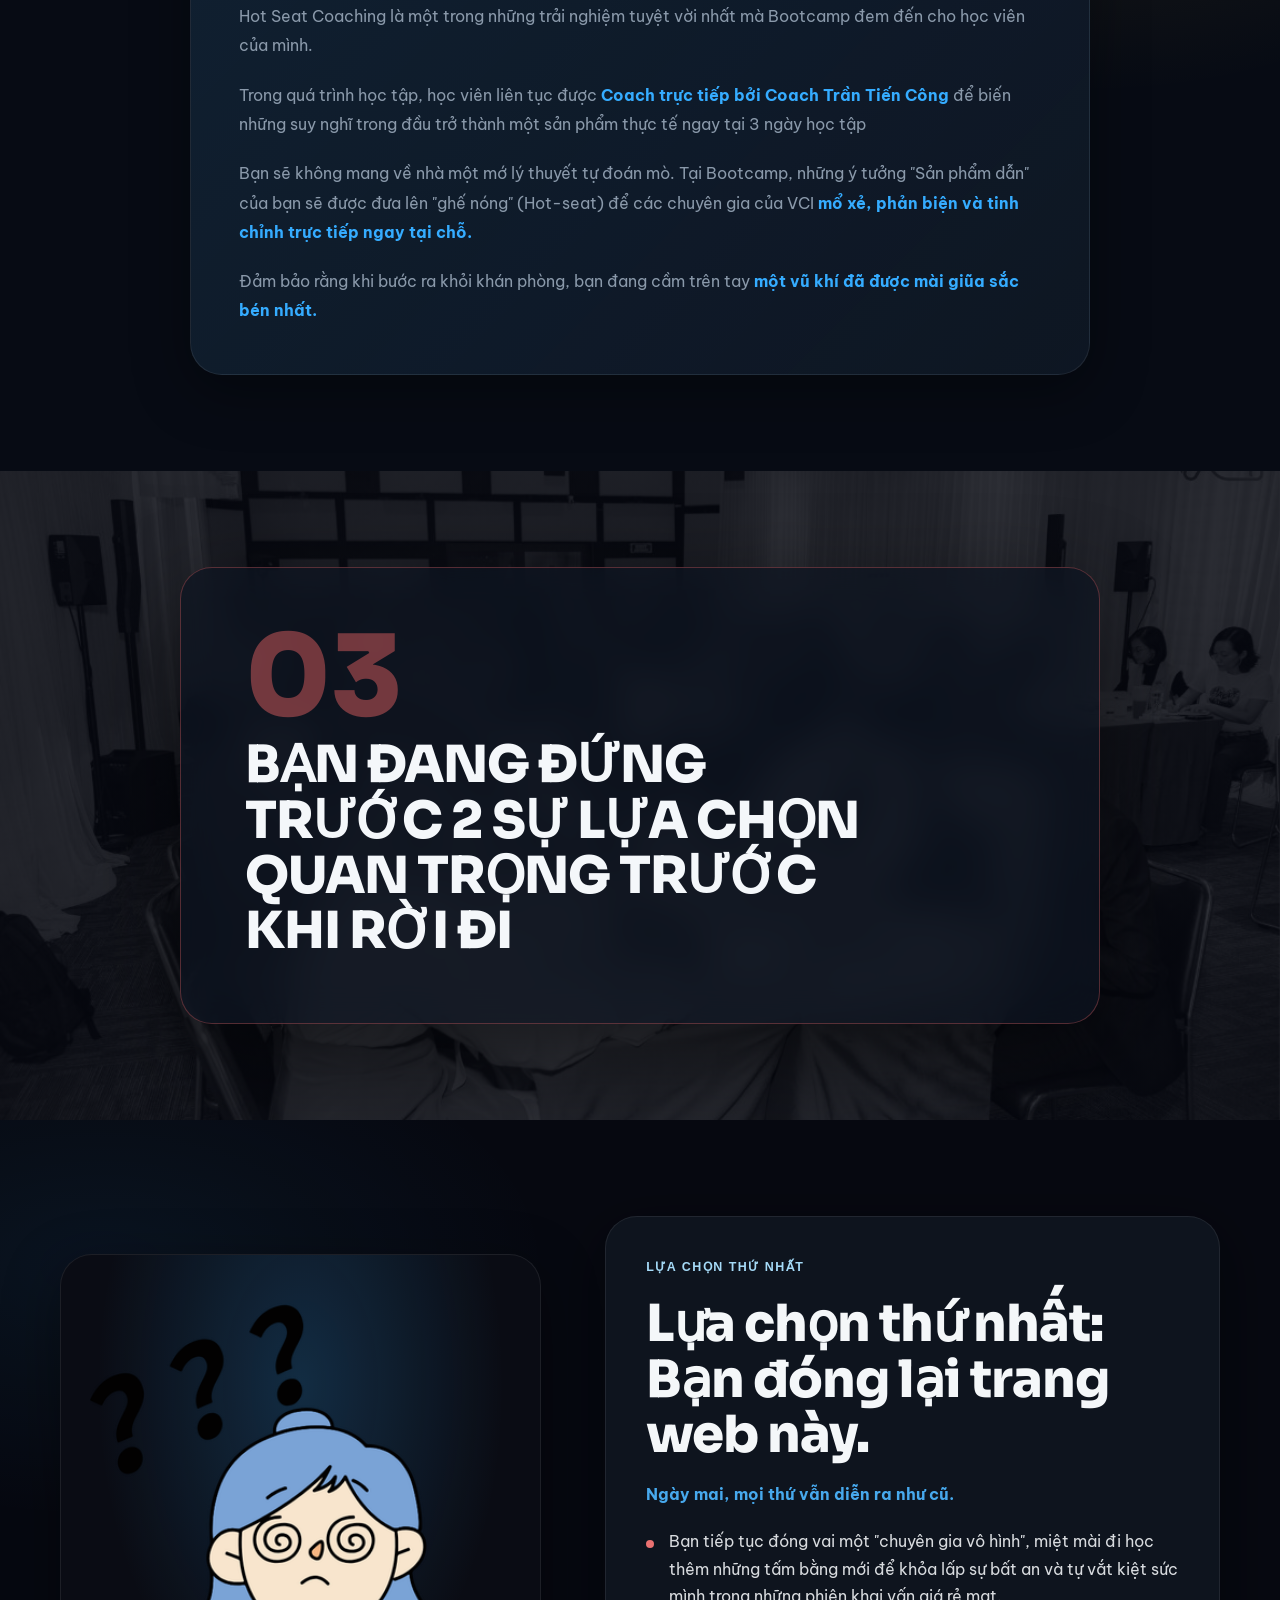
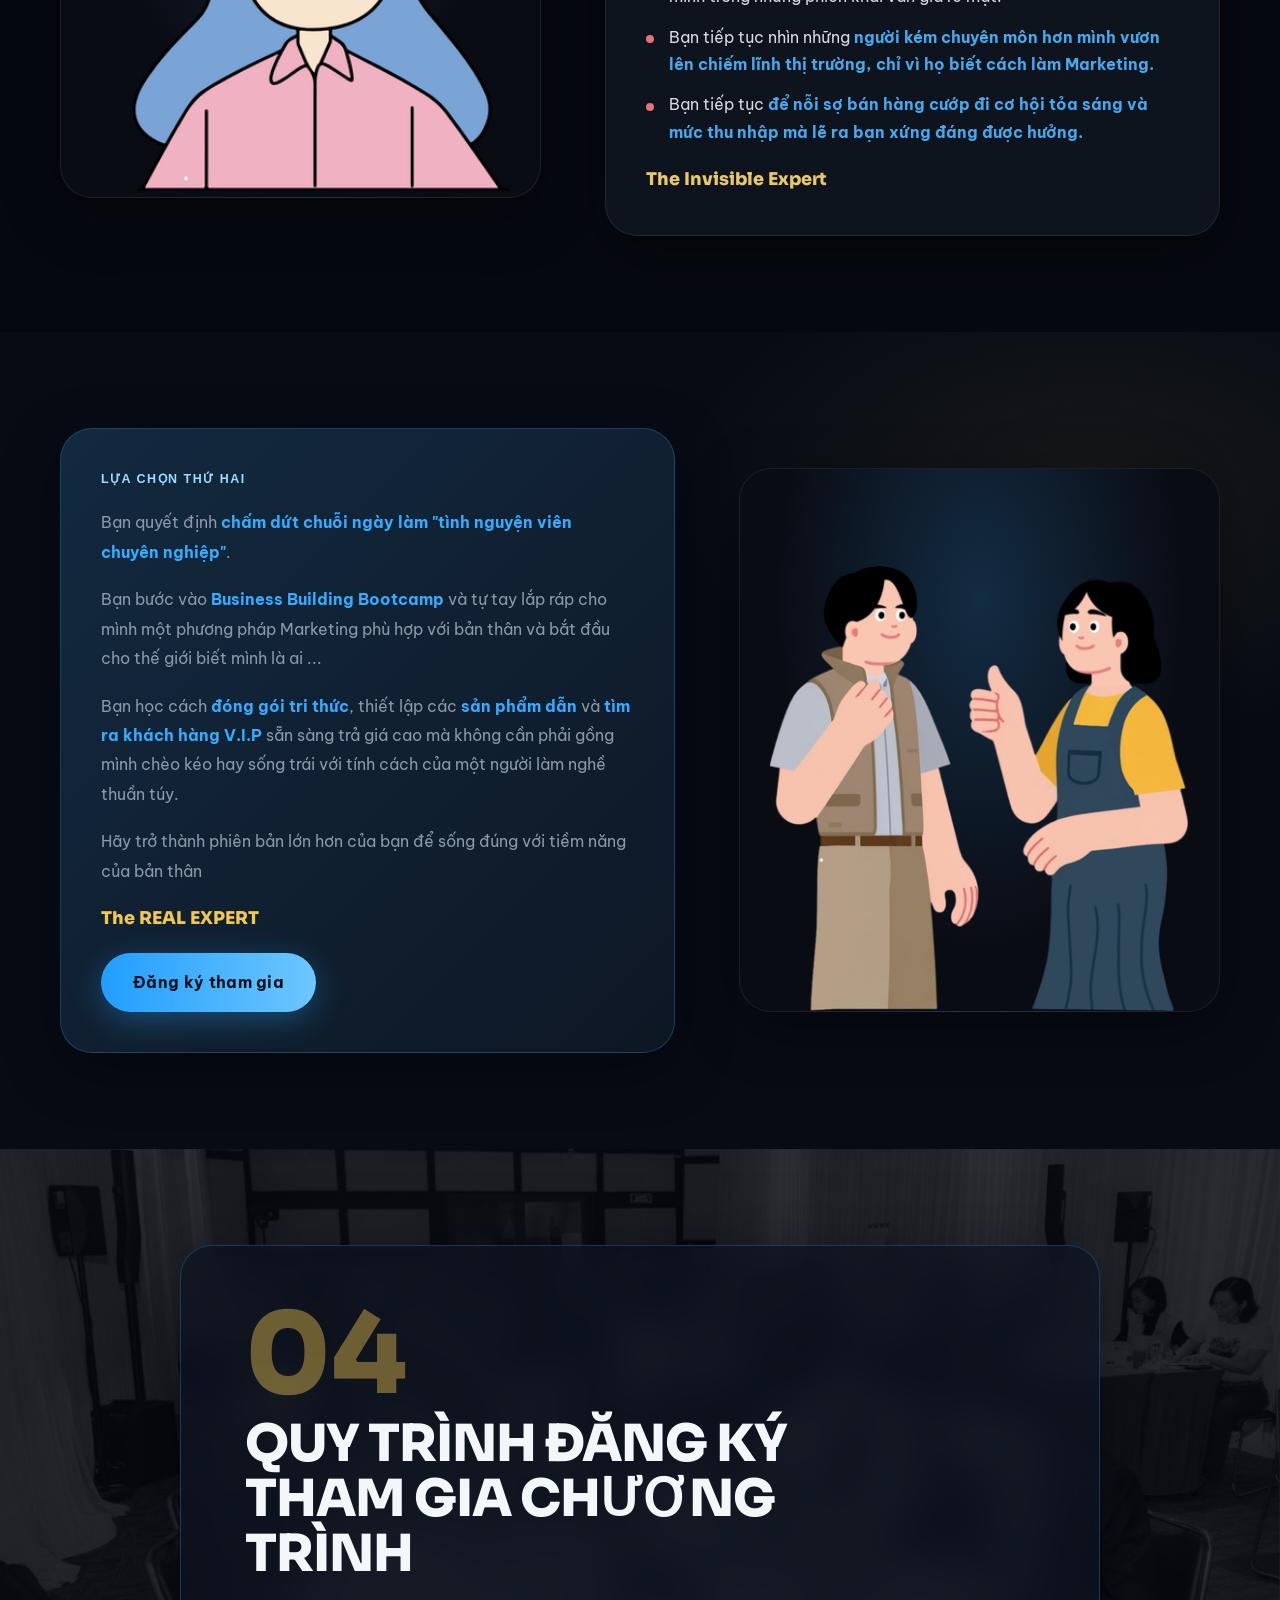
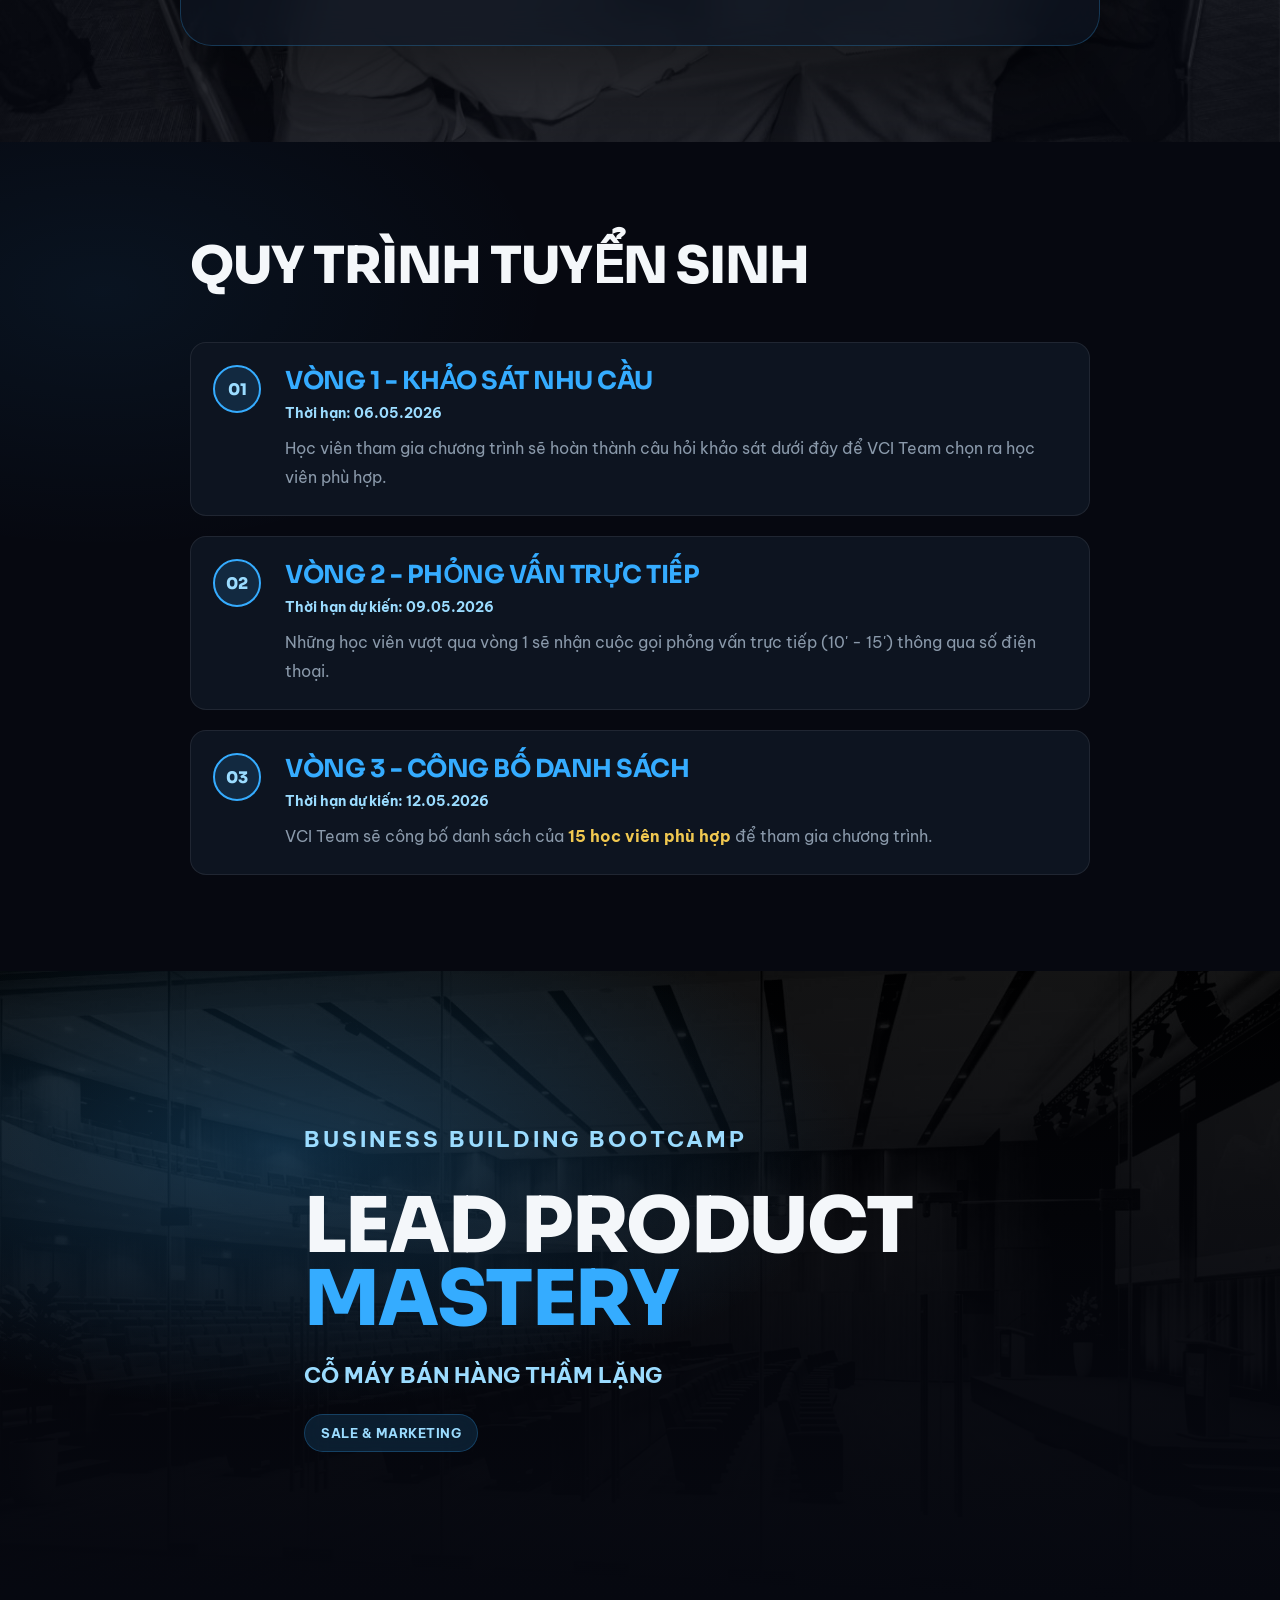
==== commit 92569409: "design v2" ====
--- a/index.html
+++ b/index.html
@@ -4,9 +4,8 @@
 <head>
   <meta charset="UTF-8">
   <meta name="viewport" content="width=device-width, initial-scale=1.0">
-  <meta name="description"
-    content="Business Building Bootcamp – Lead Product Mastery: Workshop 3 ngày chuyên sâu giúp chuyên gia đóng gói tri thức, làm rõ định vị và xây hệ thống marketing phù hợp với tính cách. 22-23-24/05/2026.">
-  <title>Lead Product Mastery | Business Building Bootcamp – VCI</title>
+  <meta name="description" content="Business Building Bootcamp - Lead Product Mastery: Cỗ máy bán hàng thầm lặng.">
+  <title>Lead Product Mastery V2 | Business Building Bootcamp</title>
   <link rel="preconnect" href="https://fonts.googleapis.com">
   <link rel="preconnect" href="https://fonts.gstatic.com" crossorigin>
   <link
@@ -16,645 +15,485 @@
 </head>
 
 <body>
-
   <div class="sticky-cta" id="sticky-cta" aria-hidden="true">
-    <a href="#" data-register class="btn btn--primary btn--sm">Đăng ký ngay</a>
+    <a href="https://vcicoach.jp.larksuite.com/share/base/form/shrjp3VuWrksurWubYfX1TTDVSb" data-register
+      class="btn btn--primary btn--sm">Đăng ký ngay</a>
   </div>
 
-  <main>
-
-    <!-- =============================================
-           S1: HERO
-      ============================================= -->
+  <main class="v2-page">
     <section id="hero" class="panel panel--hero">
       <div class="hero__bg"></div>
       <div class="hero__overlay"></div>
-      <div class="hero__content section-inner">
+      <div class="section-inner hero__content">
         <div class="hero__copy reveal">
-          <p class="eyebrow">Business Building Bootcamp</p>
+          <p class="eyebrow">BUSINESS BUILDING BOOTCAMP</p>
           <h1>LEAD PRODUCT<br><span>MASTERY</span></h1>
           <p class="hero__tagline">Cỗ máy bán hàng thầm lặng</p>
-          <p class="hero__lede">
-            Workshop flagship 3 ngày dành cho chuyên gia muốn biến tri thức thành hệ thống tăng trưởng — đóng gói rõ,
-            thông điệp sắc, marketing phù hợp tính cách.
-          </p>
           <div class="hero__pills">
-            <span class="pill">Sale &amp; Marketing</span>
-            <span class="pill pill--accent">22 – 23 – 24 / 05 / 2026</span>
-            <span class="pill">3 ngày chuyên sâu</span>
+            <span class="pill">SALE &amp; MARKETING</span>
+            <span class="pill pill--accent">22-23-24 / 05 / 2026</span>
           </div>
           <a href="https://vcicoach.jp.larksuite.com/share/base/form/shrjp3VuWrksurWubYfX1TTDVSb" data-register
-            class="btn btn--primary hero__cta">
-            Đăng ký tham gia
-            <svg width="16" height="16" viewBox="0 0 24 24" fill="none" stroke="currentColor" stroke-width="2.2"
-              stroke-linecap="round" stroke-linejoin="round" aria-hidden="true">
-              <path d="M5 12h14" />
-              <path d="m13 6 6 6-6 6" />
-            </svg>
-          </a>
-        </div>
-      </div>
-      <a class="hero__scroll" href="#tension" aria-label="Xem tiếp"></a>
-    </section>
-
-    <!-- =============================================
-           S2: TENSION
-      ============================================= -->
-    <section id="tension" class="panel">
-      <div class="section-inner section-inner--narrow">
-        <div class="tension__stack reveal">
-          <p>Bạn có chuyên môn.</p>
-          <p>Bạn tạo ra chuyển hóa thật.</p>
-          <p class="tension__stack-accent">Nhưng doanh thu vẫn chưa phản chiếu đúng chiều sâu đó.</p>
-        </div>
-        <p class="tension__body reveal">
-          Nhiều chuyên gia mắc kẹt ở đúng một điểm: quá mạnh ở phần làm nghề nhưng chưa có cấu trúc sản phẩm và
-          marketing đủ tinh để kéo đúng người đến gần. Kết quả là đăng nhiều nhưng không có lực hút, học nhiều nhưng
-          chưa thành tiền, làm tốt nhưng vẫn sống trong cảm giác tài chính bất định.
-        </p>
-        <div class="tension__cards">
-          <article class="tension-card glass-card reveal" style="--i:0">
-            <div class="tension-card__icon">
-              <svg viewBox="0 0 24 24" fill="none" stroke="currentColor" stroke-width="1.8" stroke-linecap="round"
-                stroke-linejoin="round" aria-hidden="true">
-                <circle cx="12" cy="12" r="8" />
-                <path d="m15.5 8.5-2 5-5 2 2-5 5-2Z" />
-              </svg>
-            </div>
-            <h3>Định vị còn mờ</h3>
-            <p>Khách hàng chưa hiểu rõ bạn đang giúp họ chuyển hóa điều gì và vì sao phải chọn bạn.</p>
-          </article>
-          <article class="tension-card glass-card reveal" style="--i:1">
-            <div class="tension-card__icon">
-              <svg viewBox="0 0 24 24" fill="none" stroke="currentColor" stroke-width="1.8" stroke-linecap="round"
-                stroke-linejoin="round" aria-hidden="true">
-                <path d="M4 8.5 12 4l8 4.5-8 4.5-8-4.5Z" />
-                <path d="M4 12.5 12 17l8-4.5" />
-                <path d="M4 16.5 12 21l8-4.5" />
-              </svg>
-            </div>
-            <h3>Sản phẩm dẫn chưa sắc</h3>
-            <p>Tri thức có thật nhưng chưa được đóng gói thành lead product đủ mạnh để mở đường cho hành trình mua.</p>
-          </article>
-          <article class="tension-card glass-card reveal" style="--i:2">
-            <div class="tension-card__icon">
-              <svg viewBox="0 0 24 24" fill="none" stroke="currentColor" stroke-width="1.8" stroke-linecap="round"
-                stroke-linejoin="round" aria-hidden="true">
-                <path d="M5 19V9" />
-                <path d="M12 19V5" />
-                <path d="M19 19v-7" />
-                <path d="M4 19h16" />
-              </svg>
-            </div>
-            <h3>Tăng trưởng thiếu cấu trúc</h3>
-            <p>Mọi thứ vẫn dựa quá nhiều vào cảm hứng, thử nghiệm rời rạc và các đợt bán mang tính may rủi.</p>
-          </article>
-        </div>
-      </div>
-    </section>
-
-    <!-- =============================================
-           S3: PERSONAS
-      ============================================= -->
-    <section id="personas" class="panel">
+            class="btn btn--primary hero__cta">Đăng ký tham gia</a>
+        </div>
+      </div>
+      <a class="hero__scroll" href="#persona-invisible" aria-label="Xem tiếp"></a>
+    </section>
+
+    <section id="persona-invisible" class="panel panel--persona">
+      <div class="section-inner persona-layout">
+        <div class="persona-visual reveal">
+          <img src="img/The Invisible Expert.png" alt="The Invisible Expert" loading="lazy">
+        </div>
+        <div class="persona-copy reveal">
+          <p class="eyebrow">CHƯƠNG TRÌNH NÀY DÀNH CHO AI</p>
+          <h2>Đây có phải là bạn?</h2>
+          <h3>The Invisible Expert</h3>
+          <p>Bạn là người có chuyên môn tốt, tạo chuyển hóa mạnh mẽ cho khách hàng nhưng khổ nỗi <strong
+              style="color: var(--accent);">không ai biết bạn ngoài vòng tròn bạn bè thân thiết.</strong></p>
+          <div class="insight-card">
+            <span>Vấn đề:</span>
+            <p>Bạn dị ứng với việc "làm hình ảnh" và luôn coi Marketing là điều gì đó <strong
+                style="color: var(--accent);">hào nhoáng, giả tạo và chèo kéo</strong>. Bản thân bạn luôn tự thuyết phục
+              rằng chỉ cần mình thực sự đem lại ý nghĩa cho mọi ngời, khách hàng sẽ tự động tìm đến.</p>
+          </div>
+          <div class="insight-card insight-card--accent">
+            <span>Sau chương trình</span>
+            <p>Bạn sẽ tìm ra một cách Marketing để thu hút đúng tệp khách hàng tiềm năng mà <strong
+                style="color: var(--gold);">KHÔNG CẦN</strong> <strong style="color: var(--accent);">giả tạo dưới một
+                phiên bản khác</strong>, <strong style="color: var(--accent);">ép buộc chạy theo xu thế thịnh
+                hành</strong> hay làm những việc <strong style="color: var(--accent);">bán hàng chèo kéo</strong> trái
+              với tính cách.</p>
+          </div>
+        </div>
+      </div>
+    </section>
+
+    <section id="persona-academic" class="panel panel--persona panel--alt">
+      <div class="section-inner persona-layout persona-layout--reverse">
+        <div class="persona-visual reveal">
+          <img src="img/The Academic Prisoner.png" alt="The Academic Prisoner" loading="lazy">
+        </div>
+        <div class="persona-copy reveal">
+          <p class="eyebrow">CHƯƠNG TRÌNH NÀY DÀNH CHO AI</p>
+          <h2>Đây có phải là bạn?</h2>
+          <h3>The Academic Prisoner</h3>
+          <p>Bạn đã sở hữu một bảng thành tích đáng nể với vô số chứng chỉ danh giá như <strong
+              style="color: var(--accent);">(ICF ACC / PCC, NLP Master / Practioner, CFA Lv1 / Lv2 ...</strong> liên tục
+            chia sẻ về điều mình làm nhưng không ai quan tâm và chủ động hỏi về sản phẩm của bạn.</p>
+          <div class="insight-card">
+            <span>Vấn đề:</span>
+            <p>Bạn luôn dùng việc học như một cách trì hoãn để đối mặt với vấn đề tài chính "báo động" của mình. <strong
+                style="color: var(--accent);">Họ kiệt quệ tài chính vì chứng nghiện học</strong> nhưng vẫn không đủ can
+              đảm để biến khối kiến thức khổng lồ thành tiền trong tài khoản.</p>
+          </div>
+          <div class="insight-card insight-card--accent">
+            <span>Sau chương trình</span>
+            <p>Bạn sẽ tìm ra một cách phá bỏ xiềng xích học thuật để biến tri thức thành một giải pháp thương mại thực
+              thụ. Bạn sẽ học được cách thiết kế để biến những <strong style="color: var(--accent);">kiến thức hàn
+                lâm</strong> trở thành hệ thống <strong style="color: var(--accent);">sản phẩm dễ tiếp cận</strong> với
+              người dùng.</p>
+          </div>
+        </div>
+      </div>
+    </section>
+
+    <section id="persona-cashflow" class="panel panel--persona">
+      <div class="section-inner persona-layout">
+        <div class="persona-visual reveal">
+          <img src="img/The Cashflow Gambler.png" alt="The Cashflow Gambler" loading="lazy">
+        </div>
+        <div class="persona-copy reveal">
+          <p class="eyebrow">CHƯƠNG TRÌNH NÀY DÀNH CHO AI</p>
+          <h2>Đây có phải là bạn?</h2>
+          <h3>The Cashflow Gambler</h3>
+          <p>Bạn đã là một chuyên gia trong một thời gian dài, có bề dày kinh nghiệm nhưng khổ nỗi vẫn luôn sống trong
+            cảm giác bất an, thấp thỏm vì không thể dự đoán được bức tranh tài chính.</p>
+          <div class="insight-card">
+            <span>Vấn đề:</span>
+            <p>Bạn đang làm việc trong hai sự mù mờ lớn: <strong style="color: var(--accent);">không biết khách hàng từ
+                đâu</strong> và <strong style="color: var(--accent);">tại sao họ lại mua hàng</strong>. Bản thân bạn
+              liên tục thử nghiệm liên tục tìm kiếm khách hàng nhưng lại <strong style="color: var(--accent);">mờ mịt
+                trong việc đo lường</strong> độ hiệu quả của từng chiến lược.</p>
+          </div>
+          <div class="insight-card insight-card--accent">
+            <span>Sau chương trình</span>
+            <p>Bạn sẽ tìm ra một cách phá bỏ xiềng xích học thuật để biến tri thức thành một giải pháp thương mại thực
+              thụ. Bạn sẽ học được cách thiết kế để biến những <strong style="color: var(--accent);">kiến thức hàn
+                lâm</strong> trở thành hệ thống <strong style="color: var(--accent);">sản phẩm dễ tiếp cận</strong> với
+              người dùng.</p>
+          </div>
+        </div>
+      </div>
+    </section>
+
+    <section id="program-value" class="panel panel--statement">
+      <div class="section-inner statement-card reveal">
+        <span class="section-number">01</span>
+        <h2>ĐIỀU BẠN SẼ NHẬN ĐƯỢC KHI THAM GIA CHƯƠNG TRÌNH?</h2>
+      </div>
+    </section>
+
+    <section id="lead-metrics" class="panel">
       <div class="section-inner">
         <div class="section-heading reveal">
-          <p class="eyebrow">Chương trình này dành cho ai</p>
-          <h2>Đây có phải là bạn?</h2>
-        </div>
-        <div class="persona-grid">
-          <article class="persona-card reveal" style="--i:0">
-            <div class="persona-card__art persona-card__art--expert">
-              <!-- illustration: design/persona-1.png – user to provide -->
-            </div>
-            <div class="persona-card__body">
-              <p class="persona-card__index eyebrow">Persona 01</p>
-              <h3>The Invisible Expert</h3>
-              <p class="persona-card__desc">Bạn là người có chuyên môn tốt, tạo chuyển hóa mạnh mẽ cho khách hàng nhưng
-                khổ nỗi <strong>không ai biết bạn ngoài vòng tròn bạn bè thân thiết.</strong></p>
-              <details class="persona-card__details">
-                <summary>Nỗi đau &amp; Sau chương trình</summary>
-                <div class="persona-card__expand">
-                  <div>
-                    <span class="expand-label">Vấn đề</span>
-                    <p>Bạn dị ứng với việc "làm hình ảnh" và luôn coi Marketing là điều gì đó hào nhoáng, giả tạo và
-                      chèo kéo. Bản thân bạn luôn tự thuyết phục rằng chỉ cần mình thực sự đem lại ý nghĩa cho mọi
-                      người, khách hàng sẽ tự động tìm đến.</p>
-                  </div>
-                  <div>
-                    <span class="expand-label">Sau BBB</span>
-                    <p>Bạn sẽ tìm ra một cách Marketing để thu hút đúng tệp khách hàng tiềm năng mà <strong>KHÔNG
-                        CẦN</strong> giả tạo dưới một phiên bản khác, ép buộc chạy theo xu thế thịnh hành hay làm những
-                      việc bán hàng chèo kéo trái với tính cách.</p>
-                  </div>
-                </div>
-              </details>
-            </div>
+          <h2>LÀM THẾ NÀO ĐỂ BIẾT ĐƯỢC<br><span>HIỆU QUẢ CỦA SẢN PHẨM DẪN</span></h2>
+        </div>
+        <div class="metric-grid">
+          <article class="metric-card reveal" style="--i:0">
+            <span>#1</span>
+            <h3>Sản phẩm Dẫn Số Lượng </h3>
+            <p><span style="color: var(--accent);">(Lead Quantity)</span></p>
           </article>
-          <article class="persona-card reveal" style="--i:1">
-            <div class="persona-card__art persona-card__art--academic">
-              <!-- illustration: design/persona-2.png – user to provide -->
-            </div>
-            <div class="persona-card__body">
-              <p class="persona-card__index eyebrow">Persona 02</p>
-              <h3>The Academic Prisoner</h3>
-              <p class="persona-card__desc">Bạn đã sở hữu một bảng thành tích đáng nể với vô số chứng chỉ danh giá như
-                (<strong>ICF ACC / PCC, NLP Master / Practioner, CFA Lv1 / Lv2</strong>...) liên tục chia sẻ về điều
-                mình làm nhưng không ai quan tâm và chủ động hỏi về sản phẩm của bạn.</p>
-              <details class="persona-card__details">
-                <summary>Nỗi đau &amp; Sau chương trình</summary>
-                <div class="persona-card__expand">
-                  <div>
-                    <span class="expand-label">Vấn đề</span>
-                    <p>Bạn luôn dùng việc học như một cách trì hoãn để đối mặt với vấn đề tài chính "báo động" của mình.
-                      Họ kiệt quệ tài chính vì chứng nghiện học nhưng vẫn không đủ can đảm để biến khối kiến thức khổng
-                      lồ thành tiền trong tài khoản.</p>
-                  </div>
-                  <div>
-                    <span class="expand-label">Sau BBB</span>
-                    <p>Bạn sẽ tìm ra một cách phá bỏ xiềng xích học thuật để biến tri thức thành một giải pháp thương
-                      mại thực thụ. Bạn sẽ học được cách thiết kế để biến những <strong>kiến thức hàn lâm</strong> trở
-                      thành hệ thống <strong>sản phẩm dễ tiếp cận</strong> với người dùng.</p>
-                  </div>
-                </div>
-              </details>
-            </div>
+          <article class="metric-card reveal" style="--i:1">
+            <span>#2</span>
+            <h3>Sản phẩm Dẫn Chất Lượng </h3>
+            <p><span style="color: var(--accent);">(Lead Quality)</span></p>
           </article>
-          <article class="persona-card reveal" style="--i:2">
-            <div class="persona-card__art persona-card__art--cashflow">
-              <!-- illustration: design/persona-3.png – user to provide -->
-            </div>
-            <div class="persona-card__body">
-              <p class="persona-card__index eyebrow">Persona 03</p>
-              <h3>The Cashflow Gambler</h3>
-              <p class="persona-card__desc">Bạn đã là một chuyên gia trong một thời gian dài, có bề dày kinh nghiệm
-                nhưng khổ nỗi vẫn luôn sống trong cảm giác bất an, thấp thỏm vì không thể dự đoán được bức tranh tài
-                chính.</p>
-              <details class="persona-card__details">
-                <summary>Nỗi đau &amp; Sau chương trình</summary>
-                <div class="persona-card__expand">
-                  <div>
-                    <span class="expand-label">Vấn đề</span>
-                    <p>Bạn đang làm việc trong hai sự mù mờ lớn: <strong>không biết khách hàng từ đâu</strong> và
-                      <strong>tại sao họ lại mua hàng</strong>. Bản thân bạn liên tục thử nghiệm liên tục tìm kiếm khách
-                      hàng nhưng lại <strong>mờ mịt trong việc đo lường</strong> độ hiệu quả của từng chiến lược.
-                    </p>
-                  </div>
-                  <div>
-                    <span class="expand-label">Sau BBB</span>
-                    <p>Bạn sẽ tìm ra một cách phá bỏ xiềng xích học thuật để biến tri thức thành một giải pháp thương
-                      mại thực thụ. Bạn sẽ học được cách thiết kế để biến những <strong>kiến thức hàn lâm</strong> trở
-                      thành hệ thống <strong>sản phẩm dễ tiếp cận</strong> với người dùng.</p>
-                  </div>
-                </div>
-              </details>
-            </div>
+          <article class="metric-card reveal" style="--i:2">
+            <span>#3</span>
+            <h3>Sản phẩm Dẫn Chuyển Đổi </h3>
+            <p><span style="color: var(--accent);">(Lead Conversion)</span></p>
           </article>
         </div>
-      </div>
-    </section>
-
-    <!-- Photo Divider 2 – giữa Personas và Promise -->
-    <div class="photo-divider" data-img="img/background_2.jpg">
-      <div class="photo-divider__text section-inner">
-        <p class="eyebrow">Lead Product Mastery</p>
-        <h2>3 loại sản phẩm dẫn<br>bạn sẽ thiết kế trong chương trình</h2>
-      </div>
-    </div>
-
-    <!-- =============================================
-           S4: PROMISE (What You'll Build)
-      ============================================= -->
-    <section id="promise" class="panel">
+        <p class="note reveal">Note: Đây chính là hệ thống giúp bạn đo lường độ hiệu quả của những sản phẩm dẫn. Mỗi một
+          sản phẩm dẫn sẽ hướng đến một mục đích và yêu cầu sự chuẩn bị khác nhau. Một khi</p>
+      </div>
+    </section>
+
+    <section id="promise" class="panel panel--alt">
       <div class="section-inner">
         <div class="section-heading reveal">
-          <p class="eyebrow">Lead Product Mastery</p>
-          <h2>Điều bạn sẽ nhận được từ<br><span>Lead Product Mastery</span></h2>
-        </div>
-        <div class="promise__secrets">
-          <div class="promise-secret reveal" style="--i:0">
-            <span class="promise-secret__num">01</span>
-            <div>
-              <h3>1-1 Coaching Session Lead Product</h3>
-              <p>Phiên Coach Khám Phá — Bottom of Funnel mạnh nhất, tỷ lệ chuyển đổi cao nhất, giúp thấu hiểu sâu nhu
-                cầu và tối ưu hóa Average Customer Value.</p>
-            </div>
-          </div>
-          <div class="promise-secret reveal" style="--i:1">
-            <span class="promise-secret__num">02</span>
-            <div>
-              <h3>Event Lead Product</h3>
-              <p>Thiết kế Hội thảo trực tiếp, Webinar, Thử thách (Challenge 3–5 ngày) hoặc Workshop chuyên sâu — những
-                sản phẩm tạo intimacy cao và là con đường ngắn nhất để chuyển đổi lead thành khách hàng.</p>
-            </div>
-          </div>
-          <div class="promise-secret reveal" style="--i:2">
-            <span class="promise-secret__num">03</span>
-            <div>
-              <h3>Social Media Lead Product</h3>
-              <p>Thiết kế Ebook, Sách, Podcast, Mini-course hoặc các biểu mẫu (Cheatsheet) — những sản phẩm có thể
-                scale với chi phí thấp và xây dựng brand positioning dài hạn.</p>
-            </div>
-          </div>
-        </div>
-        <div class="promise__callout reveal">
-          <svg viewBox="0 0 24 24" fill="none" stroke="currentColor" stroke-width="1.8" stroke-linecap="round"
-            stroke-linejoin="round" aria-hidden="true">
-            <path d="M14 2H6a2 2 0 0 0-2 2v16a2 2 0 0 0 2 2h12a2 2 0 0 0 2-2V8z" />
-            <polyline points="14 2 14 8 20 8" />
-            <line x1="9" y1="13" x2="15" y2="13" />
-            <line x1="9" y1="17" x2="13" y2="17" />
-          </svg>
-          <p><strong>Note:</strong> Toàn bộ sản phẩm đã được VCI Team <strong>thiết kế sẵn (Edit To Use)</strong> từ
-            thông điệp, ý tưởng, biểu mẫu đến thiết kế có sẵn. Tất cả điều bạn cần làm là <strong>thay đổi thông tin phù
-              hợp</strong> và mọi thứ sẵn sàng để sử dụng.</p>
-        </div>
-
-      </div>
-    </section>
-
-    <!-- =============================================
-           S5: LEAD PRODUCTS DEEP-DIVE
-      ============================================= -->
-    <section id="lead-products" class="panel">
-      <div class="section-inner">
-        <div class="section-heading reveal">
-          <p class="eyebrow">Làm thế nào để biết được</p>
-          <h2>Hiệu quả của sản phẩm dẫn</h2>
-        </div>
-        <div class="framework__cards">
-          <div class="framework-card reveal" style="--i:0">
-            <span class="framework-card__num">#1</span>
-            <h3>Sản phẩm Dẫn Số Lượng<br><em>(Lead Quantity)</em></h3>
-            <p>Đo lường số lượng leads thu về từ sản phẩm dẫn trong một khoảng thời gian xác định.</p>
-          </div>
-          <div class="framework-card reveal" style="--i:1">
-            <span class="framework-card__num">#2</span>
-            <h3>Sản phẩm Dẫn Chất Lượng<br><em>(Lead Quality)</em></h3>
-            <p>Đánh giá mức độ phù hợp của leads — họ có đúng ICP (Ideal Customer Profile) không?</p>
-          </div>
-          <div class="framework-card reveal" style="--i:2">
-            <span class="framework-card__num">#3</span>
-            <h3>Sản phẩm Dẫn Chuyển Đổi<br><em>(Lead Conversion)</em></h3>
-            <p>Tỷ lệ chuyển đổi từ lead sang khách hàng trả tiền — đây là chỉ số cuối cùng của hiệu quả.</p>
-          </div>
-        </div>
-        <div class="tabs">
-          <div class="tabs__nav" role="tablist">
-            <button class="tab-btn" data-tab="social" role="tab" aria-selected="true">Social Media</button>
-            <button class="tab-btn" data-tab="event" role="tab">Event</button>
-            <button class="tab-btn" data-tab="coaching" role="tab">1-on-1 Coaching</button>
-          </div>
-          <div class="tabs__panels">
-            <div class="tab-panel" data-panel="social" role="tabpanel">
-              <div class="tab-panel__copy">
-                <h3>Lead Product #1: Social Media Lead</h3>
-                <p>Social Media Lead Product thường là những tài sản số có thể tiêu thụ nhanh chóng như <strong>Ebook,
-                    Sách, Podcast, Mini-course, hoặc các biểu mẫu (Cheatsheet)</strong> miễn phí hoặc giá dễ tiếp cận.
-                </p>
-                <p>Mục tiêu duy nhất của phễu này là thu thập càng nhiều sự quan tâm và thông tin liên hệ (Email/Số điện
-                  thoại) của tệp khách hàng tiềm năng ngoài thị trường lạnh càng tốt.</p>
-                <ul class="pros-list">
-                  <li><strong>Scalability</strong> – Bạn chỉ cần tạo ra một lần và thông qua các mạng xã hội có thể tự
-                    động phân phối cho hàng ngàn người mà không tốn thêm công sức</li>
-                  <li><strong>Low Cost</strong> – Hoàn toàn chạy bằng hệ thống tự động (Autoresponder, Landing Page),
-                    giúp bạn kiếm Lead ngay cả khi đang ngủ</li>
-                  <li><strong>Brand Positioning</strong> – Giúp bạn nhanh chóng xây dựng định vị chuyên gia (Authority)
-                    trên diện rộng</li>
-                </ul>
-              </div>
-              <div class="tab-panel__examples">
-                <p class="eyebrow">Ví dụ sản phẩm</p>
-                <span class="example-tag">📘 Ebook</span>
-                <span class="example-tag">🎙️ Podcast</span>
-                <span class="example-tag">📱 Mini-course</span>
-                <span class="example-tag">📋 Cheatsheet</span>
-                <span class="example-tag">📖 Sách</span>
-              </div>
-            </div>
-            <div class="tab-panel" data-panel="event" role="tabpanel">
-              <div class="tab-panel__copy">
-                <h3>Lead Product #2: Event Lead Product</h3>
-                <p>Khi bạn đã có một lượng người theo dõi nhất định, Event Lead Product chính là màng lọc hoàn hảo
-                  (Middle/Bottom of Funnel). Đây là các hình thức như <strong>Hội thảo trực tiếp, Webinar, Thử thách
-                    (Challenge 3-5 ngày), hoặc Workshop chuyên sâu</strong>.</p>
-                <p>Sứ mệnh của phễu này là giáo dục thị trường, thay đổi niềm tin của khách hàng và "hâm nóng" họ ở
-                  cường độ cao. Bất cứ ai sẵn sàng dành ra 2-3 tiếng để ngồi nghe bạn nói đều là những Lead cực kỳ chất
-                  lượng.</p>
-                <ul class="pros-list">
-                  <li><strong>Intimacy</strong> – Sự tương tác trực tiếp (dù qua màn hình hay ngoài đời) giúp khách hàng
-                    cảm nhận được năng lượng và chuyên môn thực sự của bạn</li>
-                  <li><strong>Lead Clearance</strong> – Tự động loại bỏ những người hời hợt, chỉ giữ lại những khách
-                    hàng cam kết và thực sự khao khát giải pháp</li>
-                </ul>
-              </div>
-              <div class="tab-panel__examples">
-                <p class="eyebrow">Ví dụ sản phẩm</p>
-                <span class="example-tag">🎤 Hội thảo</span>
-                <span class="example-tag">💻 Webinar</span>
-                <span class="example-tag">🔥 Challenge 3-5 ngày</span>
-                <span class="example-tag">🛠️ Workshop</span>
-              </div>
-            </div>
-            <div class="tab-panel" data-panel="coaching" role="tabpanel">
-              <div class="tab-panel__copy">
-                <h3>Lead Product #3: 1 on 1 Coaching Session</h3>
-                <p>Đây là chốt chặn cuối cùng trong cỗ máy bán hàng của bạn (<strong>Bottom of Funnel</strong>). Nó
-                  thường mang tên như "Phiên Khai vấn Chiến lược", "Phiên Coach Khám Phá" hay "Phiên Khám Doanh Nghiệp".
-                  Đây không phải là một buổi tư vấn miễn phí tràn lan, mà là một cuộc trò chuyện có chủ đích dành riêng
-                  cho những khách hàng đã vượt qua các màng lọc khắt khe trước đó.</p>
-                <p>Mục đích cuối cùng của nó là chuyển hóa một khách hàng chất lượng cao thành một bản hợp đồng
-                  High-ticket (Giá trị cao).</p>
-                <ul class="pros-list">
-                  <li><strong>Conversion Rate</strong> cao nhất: Không có phương thức nào chốt hợp đồng giá trị cao tốt
-                    hơn một cuộc trò chuyện sâu sắc, trực tiếp giữa hai con người</li>
-                  <li>Thấu hiểu nhu cầu thực sự khách hàng: Bạn bắt đúng "bệnh" của từng cá nhân, từ đó tùy chỉnh lời
-                    chào hàng (Offer) sao cho khớp hoàn toàn với khao khát của họ. Từ đó bạn có khả năng nâng cấp lên
-                    những sản phẩm cao hơn để tối ưu hóa giá trị 1 khách hàng (<strong>Average Customer Value</strong>)
-                  </li>
-                </ul>
-              </div>
-              <div class="tab-panel__examples">
-                <p class="eyebrow">Ví dụ sản phẩm</p>
-                <span class="example-tag">🤝 Phiên Coach Khám Phá (miễn phí)</span>
-                <span class="example-tag">🎯 Strategy Session (trả phí)</span>
-              </div>
-            </div>
-          </div>
-        </div>
-      </div>
-    </section>
-
-    <!-- Photo Divider 3 – giữa Lead Products và Experience -->
-    <div class="photo-divider" data-img="img/background_2.jpg">
-      <div class="photo-divider__text section-inner">
-        <p class="eyebrow">Immersive Experience</p>
-        <h2>3 ngày làm việc chuyên sâu<br>không phải nghe-và-quên</h2>
-      </div>
-    </div>
-
-    <!-- =============================================
-           S6: IMMERSIVE EXPERIENCE
-      ============================================= -->
-    <section id="experience" class="panel">
-      <div class="section-inner experience__split">
-        <div class="experience__copy reveal">
-          <p class="eyebrow">Immersive Experience</p>
-          <h2>Trải nghiệm<br>học tập toàn diện</h2>
-          <p>Bạn sẽ đắm chìm trong <strong>3 ngày làm việc chuyên sâu</strong> (hơn 30 giờ học tập và thực hành) liên
-            tục. Tại đây, bạn không chỉ học từ VCI, mà còn học từ chính những bộ óc xuất chúng ngồi cạnh bạn.</p>
-          <p>Khán phòng này quy tụ những <strong>chuyên gia ưu tú nhất từ đa dạng ngành nghề</strong> từ: Thương mại
-            điện tử, nhà hàng, ngân hàng, thương mại điện tử, giáo dục, đào tạo, marketing.</p>
+          <h2>ĐIỀU BẠN SẼ NHẬN ĐƯỢC TỪ<br><span>LEAD PRODUCT MASTERY</span></h2>
+        </div>
+        <div class="promise-list">
+          <article class="promise-item reveal" style="--i:0">
+            <span>Bí mật #1</span>
+            <h3><span style="color: var(--accent);">1-1 Coaching Session</span> Lead Product</h3>
+          </article>
+          <article class="promise-item reveal" style="--i:1">
+            <span>Bí mật #2</span>
+            <h3><span style="color: var(--accent);">Event</span> Lead Product</h3>
+          </article>
+          <article class="promise-item reveal" style="--i:2">
+            <span>Bí mật #3</span>
+            <h3><span style="color: var(--accent);">Social Media</span> Lead Product</h3>
+          </article>
+        </div>
+        <p class="note note--gold reveal"><strong style="color: var(--gold);">Note:</strong> Toàn bộ sản phẩm đã được
+          VCI Team <strong style="color: var(--accent);">thiết kế sẵn (Edit To Use)</strong> từ thông điệp, ý tưởng,
+          biểu mẫu đến thiết kế có sẵn. Tất cả điều điều bạn cần làm là <strong style="color: var(--accent);">thay đổi
+            thông tin phù hợp</strong> và mọi thứ sẵn sàng để sử dụng</p>
+      </div>
+    </section>
+
+    <section id="social-media-lead" class="panel product-section">
+      <div class="section-inner product-card reveal">
+        <svg class="card-icon" viewBox="0 0 24 24" fill="none" stroke="currentColor" stroke-width="1.8"
+          stroke-linecap="round" stroke-linejoin="round" aria-hidden="true">
+          <circle cx="18" cy="5" r="3"></circle>
+          <circle cx="6" cy="12" r="3"></circle>
+          <circle cx="18" cy="19" r="3"></circle>
+          <line x1="8.59" y1="13.51" x2="15.42" y2="17.49"></line>
+          <line x1="15.41" y1="6.51" x2="8.59" y2="10.49"></line>
+        </svg>
+        <span class="product-index">Lead Product #1: <span style="color: var(--accent);">Social Media Lead</span></span>
+        <h2>Social Media Lead</h2>
+        <p>Social Media Lead Product thường là những tài sản số có thể tiêu thụ nhanh chóng như <strong
+            style="color: var(--accent);">Ebook, Sách, Podcast, Mini-course, hoặc các biểu mẫu (Cheatsheet)</strong>
+          miễn phí hoặc giá dễ tiếp cận.</p>
+        <p>Mục tiêu duy nhất của phễu này là thu thập càng nhiều sự quan tâm và thông tin liên hệ (Email/Số điện thoại)
+          của tệp khách hàng tiềm năng ngoài thị trường lạnh càng tốt.</p>
+        <h3 style="color: var(--accent);">Lợi ích (Pros):</h3>
+        <ul class="benefit-list">
+          <li><strong style="color: var(--accent);">Khả năng mở rộng vô hạn (Scalability):</strong> Bạn chỉ cần tạo ra
+            một lần và thông qua các mạng xã hội có thể tự động phân phối cho hàng ngàn người mà không tốn thêm công
+            sức.</li>
+          <li><strong style="color: var(--accent);">Chi phí vận hành cực thấp (Low Cost):</strong> Hoàn toàn chạy bằng
+            hệ thống tự động (Autoresponder, Landing Page), giúp bạn kiếm Lead ngay cả khi đang ngủ.</li>
+          <li><strong style="color: var(--accent);">Phủ sóng thương hiệu (Brand Positioning):</strong> Giúp bạn nhanh
+            chóng xây dựng định vị chuyên gia (Authority) trên diện rộng.</li>
+        </ul>
+      </div>
+    </section>
+
+    <section id="event-lead" class="panel product-section panel--alt">
+      <div class="section-inner product-card reveal">
+        <svg class="card-icon" viewBox="0 0 24 24" fill="none" stroke="currentColor" stroke-width="1.8"
+          stroke-linecap="round" stroke-linejoin="round" aria-hidden="true">
+          <polygon points="23 7 16 12 23 17 23 7"></polygon>
+          <rect x="1" y="5" width="15" height="14" rx="2" ry="2"></rect>
+        </svg>
+        <span class="product-index">Lead Product #2: <span style="color: var(--accent);">Event Lead
+            Product</span></span>
+        <h2>Event Lead Product</h2>
+        <p>Khi bạn đã có một lượng người theo dõi nhất định, Event Lead Product chính là màng lọc hoàn hảo
+          (Middle/Bottom of Funnel). Đây là các hình thức như <strong style="color: var(--accent);">Hội thảo trực tiếp,
+            Webinar, Thử thách (Challenge 3-5 ngày), hoặc Workshop chuyên sâu</strong>.</p>
+        <p>Sứ mệnh của phễu này là giáo dục thị trường, thay đổi niềm tin của khách hàng và "hâm nóng" họ ở cường độ
+          cao. Bất cứ ai sẵn sàng dành ra 2-3 tiếng để ngồi nghe bạn nói đều là những Lead cực kỳ chất lượng.</p>
+        <h3 style="color: var(--accent);">Lợi ích (Pros):</h3>
+        <ul class="benefit-list">
+          <li><strong style="color: var(--accent);">Xây dựng niềm tin và sự thân mật (Intimacy):</strong> Sự tương tác
+            trực tiếp (dù qua màn hình hay ngoài đời) giúp khách hàng cảm nhận được năng lượng và chuyên môn thực sự của
+            bạn.</li>
+          <li><strong style="color: var(--accent);">Tính thanh lọc cao (Lead Clearance):</strong> Tự động loại bỏ những
+            người hời hợt, chỉ giữ lại những khách hàng cam kết và thực sự khao khát giải pháp để tiếp tục nuôi dưỡng
+            thông qua các chương trình phù hợp</li>
+        </ul>
+      </div>
+    </section>
+
+    <section id="coaching-lead" class="panel product-section">
+      <div class="section-inner product-card reveal">
+        <svg class="card-icon" viewBox="0 0 24 24" fill="none" stroke="currentColor" stroke-width="1.8"
+          stroke-linecap="round" stroke-linejoin="round" aria-hidden="true">
+          <path d="M17 21v-2a4 4 0 0 0-4-4H5a4 4 0 0 0-4 4v2"></path>
+          <circle cx="9" cy="7" r="4"></circle>
+          <path d="M23 21v-2a4 4 0 0 0-3-3.87"></path>
+          <path d="M16 3.13a4 4 0 0 1 0 7.75"></path>
+        </svg>
+        <span class="product-index">Lead Product #3: <span style="color: var(--accent);">1 on 1 Coaching
+            Session</span></span>
+        <h2>1 on 1 Coaching Session</h2>
+        <p>Đây là chốt chặn cuối cùng trong cỗ máy bán hàng của bạn (<strong style="color: var(--accent);">Bottom of
+            Funnel</strong>). Nó thường mang tên như "Phiên Khai vấn Chiến lược", "Phiên Coach Khám Phá" hay "Phiên Khám
+          Doanh Nghiệp ". Đây không phải là một buổi tư vấn miễn phí tràn lan, mà là một cuộc trò chuyện có chủ đích
+          dành riêng cho những khách hàng đã vượt qua các màng lọc khắt khe trước đó.</p>
+        <p>Mục đích cuối cùng của nó là chuyển hóa một khách hàng chất lượng cao thành một bản hợp đồng High-ticket (Giá
+          trị cao).</p>
+        <h3 style="color: var(--accent);">Lợi ích (Pros):</h3>
+        <ul class="benefit-list">
+          <li><strong style="color: var(--accent);">Tỷ lệ chốt Sale (Conversion Rate)</strong> cao nhất: Không có phương
+            thức nào chốt hợp đồng giá trị cao tốt hơn một cuộc trò chuyện sâu sắc, trực tiếp giữa hai con người.</li>
+          <li><strong style="color: var(--accent);">Thấu hiểu nhu cầu thực sự khách hàng:</strong> Bạn bắt đúng "bệnh"
+            của từng cá nhân, từ đó tùy chỉnh lời chào hàng (<strong style="color: var(--accent);">Offer</strong>) sao
+            cho khớp hoàn toàn với khao khát của họ. Từ đó bạn có khả năng nâng cấp lên những sản phẩm cao hơn để tối ưu
+            hóa gia trị 1 khách hàng (<strong style="color: var(--accent);">Average Customer Value</strong>).</li>
+        </ul>
+      </div>
+    </section>
+
+    <section id="different" class="panel panel--statement">
+      <div class="section-inner statement-card reveal">
+        <span class="section-number">02</span>
+        <h2>ĐIỀU GÌ KHIẾN CHƯƠNG TRÌNH TRỞ NÊN KHÁC BIỆT?</h2>
+      </div>
+    </section>
+
+    <section id="experience" class="panel panel--experience">
+      <div class="section-inner experience-layout">
+        <div class="experience-copy reveal">
+          <h2><span style="color: var(--accent);">TRẢI NGHIỆM</span> HỌC TẬP TOÀN DIỆN</h2>
+          <p>Bạn sẽ đắm chìm trong <strong style="color: var(--accent);">3 ngày làm việc chuyên sâu</strong> (hơn 30 giờ
+            học tập và thực hành) liên tục. Tại đây, bạn không chỉ học từ VCI, mà còn học từ chính những bộ óc xuất
+            chúng ngồi cạnh bạn.</p>
+          <p>Khán phòng này quy tụ những <strong style="color: var(--accent);">chuyên gia ưu tú nhất từ đa dạng ngành
+              nghề</strong> từ: Thương mại điện tử, nhà hàng, ngân hàng, thương mại điện tử, giáo dục, đào tạo,
+            marketing.</p>
           <p>Sự va đập kiến thức và cộng hưởng năng lượng từ họ sẽ thổi bùng những ý tưởng điên rồ nhất trong đầu bạn
             thành bản kế hoạch thực thi sắc nét.</p>
           <p>Nếu môi trường tập trung cao độ này không thể ép bạn bắt tay vào việc làm Marketing cho sản phẩm của mình
-            thì có lẽ sẽ không bao giờ có một <strong>"thời điểm hoàn hảo"</strong> nào khác để bạn bắt đầu.</p>
-          <div class="stats-row">
-            <div class="stat-box">
-              <strong data-counter="3" data-suffix="">3</strong>
-              <span>Ngày chuyên sâu</span>
+            thì có lẽ sẽ không bao giờ có một <strong style="color: var(--accent);">"thời điểm hoàn hảo"</strong> nào
+            khác để bạn bắt đầu.</p>
+        </div>
+        <div class="experience-media reveal">
+          <img src="img/speaker.jpeg" alt="TRẢI NGHIỆM HỌC TẬP TOÀN DIỆN" loading="lazy">
+        </div>
+      </div>
+    </section>
+
+    <section id="done-for-you" class="panel feature-section panel--alt">
+      <div class="section-inner feature-card reveal">
+        <svg class="card-icon" viewBox="0 0 48 48" fill="none" stroke="currentColor" stroke-width="2"
+          stroke-linecap="round" stroke-linejoin="round" aria-hidden="true">
+          <rect x="10" y="6" width="28" height="36" rx="3" />
+          <path d="M18 6v4a2 2 0 0 0 2 2h8a2 2 0 0 0 2-2V6" />
+          <path d="M17 24l4 4 10-10" />
+        </svg>
+        <span class="feature-kicker"><span style="color: var(--accent);">DONE FOR YOU</span> <span
+            style="color: var(--text);">TEMPLATE</span></span>
+        <p>Đừng lo sợ việc phải bắt đầu từ một trang giấy trắng.</p>
+        <p>Bootcamp của VCI trang bị sẵn cho bạn một kho tàng "vũ khí" bao gồm toàn bộ quy trình (plan), biểu mẫu
+          (templates) và kịch bản nội dung đã được chứng minh hiệu quả.</p>
+        <p>Việc của bạn chỉ là <strong style="color: var(--accent);">"điền vào chỗ trống"</strong> thay đổi nội dung cho
+          khớp với ngách chuyên môn của mình, bấm nút đăng tải lên mạng xã hội và ngay lập tức khởi động cỗ máy thu hút
+          khách hàng tiềm năng.</p>
+        <p>Đây là <strong style="color: var(--accent);">chương trình duy nhất</strong> học viên được tiếp cận và sử dụng
+          những tài nguyên số và quy trình làm việc mà <strong style="color: var(--accent);">VCI đang ứng dụng cho chính
+            khách hàng của mình.</strong></p>
+      </div>
+    </section>
+
+    <section id="knowledge" class="panel feature-section">
+      <div class="section-inner feature-card reveal">
+        <svg class="card-icon" viewBox="0 0 48 48" fill="none" stroke="currentColor" stroke-width="2"
+          stroke-linecap="round" stroke-linejoin="round" aria-hidden="true">
+          <ellipse cx="24" cy="16" rx="14" ry="8" />
+          <path d="M10 16v8c0 4.4 6.3 8 14 8s14-3.6 14-8v-8" />
+          <path d="M10 24v8c0 4.4 6.3 8 14 8s14-3.6 14-8v-8" />
+        </svg>
+        <span class="feature-kicker"><span style="color: var(--text);">15 NĂM</span> <span
+            style="color: var(--accent);">KIẾN THỨC TÍCH LŨY</span></span>
+        <p>Đây không phải là mớ lý thuyết Marketing chắp vá trên mạng. Đây là kho tàng tri thức được <strong
+            style="color: var(--accent);">đúc kết từ hơn 15 năm</strong> lăn lộn thực chiến để đưa VCI trở thành thương
+          hiệu dẫn đầu trong ngành Khai vấn.</p>
+        <p>Bạn sẽ được trao tay tấm bản đồ mô phỏng chính xác <strong style="color: var(--accent);">hành trình làm
+            chuyên gia</strong>: từ lúc chỉ là một Coach cá nhân làm nghề độc lập, cho đến khi xây dựng và vận hành cả
+          một đế chế doanh nghiệp.</p>
+        <p>Trải qua mỗi giai đoạn bạn sẽ bắt đầu biết cách xác định được đúng <strong style="color: var(--accent);">sự
+            kỳ vọng</strong> và <strong style="color: var(--accent);">sự tập trung nguồn lực</strong> để giải quyết
+          những vấn đề <strong style="color: var(--gold);">cốt lõi.</strong></p>
+        <p>Những chiến lược này, bạn chắc chắn không thể tìm thấy ở bất kỳ đâu ngoài cánh cửa của Bootcamp này.</p>
+      </div>
+    </section>
+
+    <section id="hot-seat" class="panel feature-section panel--alt">
+      <div class="section-inner feature-card reveal">
+        <svg class="card-icon" viewBox="0 0 48 48" fill="none" stroke="currentColor" stroke-width="2"
+          stroke-linecap="round" stroke-linejoin="round" aria-hidden="true">
+          <circle cx="16" cy="16" r="7" />
+          <circle cx="32" cy="32" r="7" />
+          <path d="M23 16h5a4 4 0 0 1 4 4v5" />
+          <path d="M25 32h-5a4 4 0 0 1-4-4v-5" />
+        </svg>
+        <span class="feature-kicker"><span style="color: var(--accent);">HOT SEAT</span> <span
+            style="color: var(--text);">COACHING</span></span>
+        <p>Hot Seat Coaching là một trong những trải nghiệm tuyệt vời nhất mà Bootcamp đem đến cho học viên của mình.
+        </p>
+        <p>Trong quá trình học tập, học viên liên tục được <strong style="color: var(--accent);">Coach trực tiếp bởi
+            Coach Trần Tiến Công</strong> để biến những suy nghĩ trong đầu trở thành một sản phẩm thực tế ngay tại 3
+          ngày học tập</p>
+        <p>Bạn sẽ không mang về nhà một mớ lý thuyết tự đoán mò. Tại Bootcamp, những ý tưởng "Sản phẩm dẫn" của bạn sẽ
+          được đưa lên "ghế nóng" (Hot-seat) để các chuyên gia của VCI <strong style="color: var(--accent);">mổ xẻ, phản
+            biện và tinh chỉnh trực tiếp ngay tại chỗ.</strong></p>
+        <p>Đảm bảo rằng khi bước ra khỏi khán phòng, bạn đang cầm trên tay <strong style="color: var(--accent);">một vũ
+            khí đã được mài giũa sắc bén nhất.</strong></p>
+      </div>
+    </section>
+
+    <section id="decision-intro" class="panel panel--statement panel--danger">
+      <div class="section-inner statement-card reveal">
+        <span class="section-number">03</span>
+        <h2>BẠN ĐANG ĐỨNG TRƯỚC 2 SỰ LỰA CHỌN QUAN TRỌNG TRƯỚC KHI RỜI ĐI</h2>
+      </div>
+    </section>
+
+    <section id="choice-one" class="panel decision-section">
+      <div class="section-inner decision-layout">
+        <div class="decision-image reveal">
+          <img src="img/The Invisible Expert.png" alt="The Invisible Expert" loading="lazy">
+        </div>
+        <div class="choice-card choice-card--muted reveal">
+          <span class="choice-label">LỰA CHỌN THỨ NHẤT</span>
+          <h2>Lựa chọn thứ nhất: Bạn đóng lại trang web này.</h2>
+          <p><strong style="color: var(--accent);">Ngày mai, mọi thứ vẫn diễn ra như cũ.</strong></p>
+          <ul class="choice-list choice-list--negative">
+            <li>Bạn tiếp tục đóng vai một "chuyên gia vô hình", miệt mài đi học thêm những tấm bằng mới để khỏa lấp sự
+              bất an và tự vắt kiệt sức mình trong những phiên khai vấn giá rẻ mạt.</li>
+            <li>Bạn tiếp tục nhìn những <strong style="color: var(--accent);">người kém chuyên môn hơn mình vươn lên
+                chiếm lĩnh thị trường, chỉ vì họ biết cách làm Marketing.</strong></li>
+            <li>Bạn tiếp tục <strong style="color: var(--accent);">để nỗi sợ bán hàng cướp đi cơ hội tỏa sáng và mức thu
+                nhập mà lẽ ra bạn xứng đáng được hưởng.</strong></li>
+          </ul>
+          <span class="choice-persona">The Invisible Expert</span>
+        </div>
+      </div>
+    </section>
+
+    <section id="choice-two" class="panel decision-section panel--alt">
+      <div class="section-inner decision-layout decision-layout--reverse">
+        <div class="choice-card choice-card--action reveal">
+          <span class="choice-label">LỰA CHỌN THỨ HAI</span>
+          <p>Bạn quyết định <strong style="color: var(--accent);">chấm dứt chuỗi ngày làm "tình nguyện viên chuyên
+              nghiệp"</strong>.</p>
+          <p>Bạn bước vào <strong style="color: var(--accent);">Business Building Bootcamp</strong> và tự tay lắp ráp
+            cho mình một phương pháp Marketing phù hợp với bản thân và bắt đầu cho thế giới biết mình là ai ...</p>
+          <p>Bạn học cách <strong style="color: var(--accent);">đóng gói tri thức</strong>, thiết lập các <strong
+              style="color: var(--accent);">sản phẩm dẫn</strong> và <strong style="color: var(--accent);">tìm ra khách
+              hàng V.I.P</strong> sẵn sàng trả giá cao mà không cần phải gồng mình chèo kéo hay sống trái với tính cách
+            của một người làm nghề thuần túy.</p>
+          <p>Hãy trở thành phiên bản lớn hơn của bạn để sống đúng với tiềm năng của bản thân</p>
+          <span class="choice-persona">The REAL EXPERT</span>
+          <a href="https://vcicoach.jp.larksuite.com/share/base/form/shrjp3VuWrksurWubYfX1TTDVSb" data-register
+            class="btn btn--primary">Đăng ký tham gia</a>
+        </div>
+        <div class="decision-image reveal">
+          <img src="img/The REAL EXPERT.png" alt="The REAL EXPERT" loading="lazy">
+        </div>
+      </div>
+    </section>
+
+    <section id="enrollment-intro" class="panel panel--statement">
+      <div class="section-inner statement-card reveal">
+        <span class="section-number">04</span>
+        <h2>QUY TRÌNH ĐĂNG KÝ<br>THAM GIA CHƯƠNG TRÌNH</h2>
+      </div>
+    </section>
+
+    <section id="enrollment" class="panel">
+      <div class="section-inner enrollment-layout">
+        <div class="section-heading reveal">
+          <h2>QUY TRÌNH TUYỂN SINH</h2>
+        </div>
+        <ol class="timeline reveal">
+          <li class="timeline__node">
+            <span class="timeline__marker">01</span>
+            <div>
+              <h3 style="color: var(--accent);">VÒNG 1 - KHẢO SÁT NHU CẦU</h3>
+              <p class="timeline__date" style="color: var(--gold);">Thời hạn: 06.05.2026</p>
+              <p>Học viên tham gia chương trình sẽ hoàn thành câu hỏi khảo sát dưới đây để VCI Team chọn ra học viên phù
+                hợp.</p>
             </div>
-            <div class="stat-box">
-              <strong data-counter="30" data-suffix="+">30+</strong>
-              <span>Giờ làm việc thật</span>
+          </li>
+          <li class="timeline__node">
+            <span class="timeline__marker">02</span>
+            <div>
+              <h3 style="color: var(--accent);">VÒNG 2 - PHỎNG VẤN TRỰC TIẾP</h3>
+              <p class="timeline__date" style="color: var(--gold);">Thời hạn dự kiến: 09.05.2026</p>
+              <p>Những học viên vượt qua vòng 1 sẽ nhận cuộc gọi phỏng vấn trực tiếp (10' - 15') thông qua số điện
+                thoại.</p>
             </div>
-            <div class="stat-box">
-              <strong data-counter="1" data-suffix="">1</strong>
-              <span>Room đa ngành</span>
+          </li>
+          <li class="timeline__node">
+            <span class="timeline__marker">03</span>
+            <div>
+              <h3 style="color: var(--accent);">VÒNG 3 - CÔNG BỐ DANH SÁCH</h3>
+              <p class="timeline__date" style="color: var(--gold);">Thời hạn dự kiến: 12.05.2026</p>
+              <p>VCI Team sẽ công bố danh sách của <strong style="color: var(--gold);">15 học viên phù hợp</strong> để
+                tham gia chương trình.</p>
             </div>
-          </div>
-        </div>
-        <div class="experience__visual reveal">
-          <div class="image-frame">
-            <img src="img/speaker.jpeg" alt="Không khí workshop chuyên sâu" loading="lazy">
-          </div>
-        </div>
-      </div>
-    </section>
-
-    <!-- =============================================
-           S7: DIFFERENTIATORS
-      ============================================= -->
-    <section id="differentiators" class="panel">
-      <div class="section-inner">
-        <div class="section-heading reveal">
-          <p class="eyebrow">Why BBB</p>
-          <h2>Điều gì khiến chương trình<br>trở nên khác biệt?</h2>
-        </div>
-        <div class="diff-grid">
-          <article class="diff-card reveal" style="--i:0">
-            <div class="diff-card__icon">
-              <svg viewBox="0 0 48 48" fill="none" stroke="currentColor" stroke-width="2" stroke-linecap="round"
-                stroke-linejoin="round" aria-hidden="true">
-                <rect x="10" y="6" width="28" height="36" rx="3" />
-                <path d="M18 6v4a2 2 0 0 0 2 2h8a2 2 0 0 0 2-2V6" />
-                <path d="M17 24l4 4 10-10" />
-              </svg>
-            </div>
-            <h3>Done For You Template</h3>
-            <p>Đừng lo sợ việc phải bắt đầu từ một trang giấy trắng. Bootcamp của VCI trang bị sẵn cho bạn một kho tàng
-              "vũ khí" bao gồm toàn bộ quy trình (plan), biểu mẫu (templates) và kịch bản nội dung đã được chứng minh
-              hiệu quả. Việc của bạn chỉ là <strong>"điền vào chỗ trống"</strong> thay đổi nội dung cho khớp với ngách
-              chuyên môn của mình, bấm nút đăng tải lên mạng xã hội và ngay lập tức khởi động cỗ máy thu hút khách hàng
-              tiềm năng.</p>
-            <p>Đây là <strong>chương trình duy nhất</strong> học viên được tiếp cận và sử dụng những tài nguyên số và
-              quy trình làm việc mà <strong>VCI đang ứng dụng cho chính khách hàng của mình.</strong></p>
-          </article>
-          <article class="diff-card reveal" style="--i:1">
-            <div class="diff-card__icon">
-              <svg viewBox="0 0 48 48" fill="none" stroke="currentColor" stroke-width="2" stroke-linecap="round"
-                stroke-linejoin="round" aria-hidden="true">
-                <ellipse cx="24" cy="16" rx="14" ry="8" />
-                <path d="M10 16v8c0 4.4 6.3 8 14 8s14-3.6 14-8v-8" />
-                <path d="M10 24v8c0 4.4 6.3 8 14 8s14-3.6 14-8v-8" />
-              </svg>
-            </div>
-            <h3>15 Năm Kiến Thức Tích Lũy</h3>
-            <p>Đây không phải là mớ lý thuyết Marketing chắp vá trên mạng. Đây là kho tàng tri thức được đúc kết từ
-              <strong>hơn 15 năm</strong> lăn lộn thực chiến để đưa VCI trở thành thương hiệu dẫn đầu trong ngành Khai
-              vấn.
-            </p>
-            <p>Bạn sẽ được trao tay tấm bản đồ mô phỏng chính xác <strong>hành trình làm chuyên gia</strong>: từ lúc chỉ
-              là một Coach cá nhân làm nghề độc lập, cho đến khi xây dựng và vận hành cả một đế chế doanh nghiệp.</p>
-            <p>Trải qua mỗi giai đoạn bạn sẽ bắt đầu biết cách xác định được đúng <strong>sự kỳ vọng</strong> và
-              <strong>sự tập trung nguồn lực</strong> để giải quyết những vấn đề <strong>cốt lõi</strong>. Những chiến
-              lược này, bạn chắc chắn không thể tìm thấy ở bất kỳ đâu ngoài cánh cửa của Bootcamp này.
-            </p>
-          </article>
-          <article class="diff-card reveal" style="--i:2">
-            <div class="diff-card__icon">
-              <svg viewBox="0 0 48 48" fill="none" stroke="currentColor" stroke-width="2" stroke-linecap="round"
-                stroke-linejoin="round" aria-hidden="true">
-                <circle cx="16" cy="16" r="7" />
-                <circle cx="32" cy="32" r="7" />
-                <path d="M23 16h5a4 4 0 0 1 4 4v5" />
-                <path d="M25 32h-5a4 4 0 0 1-4-4v-5" />
-              </svg>
-            </div>
-            <h3>Hot Seat Coaching</h3>
-            <p>Hot Seat Coaching là một trong những trải nghiệm tuyệt vời nhất mà Bootcamp đem đến cho học viên của
-              mình. Trong quá trình học tập, học viên liên tục được <strong>Coach trực tiếp bởi Coach Trần Tiến
-                Công</strong> để biến những suy nghĩ trong đầu trở thành một sản phẩm thực tế ngay tại 3 ngày học tập.
-            </p>
-            <p>Bạn sẽ không mang về nhà một mớ lý thuyết tự đoán mò. Tại Bootcamp, những ý tưởng "Sản phẩm dẫn" của bạn
-              sẽ được đưa lên "ghế nóng" (Hot-seat) để các chuyên gia của VCI <strong>mổ xẻ, phản biện và tinh chỉnh
-                trực tiếp ngay tại chỗ</strong>. Đảm bảo rằng khi bước ra khỏi khán phòng, bạn đang cầm trên tay
-              <strong>một vũ khí đã được mài giũa sắc bén nhất.</strong>
-            </p>
-          </article>
-        </div>
-      </div>
-    </section>
-
-
-    <!-- =============================================
-           S9: DECISION MOMENT
-      ============================================= -->
-    <section id="decision" class="panel">
-      <div class="section-inner">
-        <div class="section-heading reveal">
-          <p class="eyebrow">Decision Moment</p>
-          <h2>Bạn đang đứng trước<br>2 sự lựa chọn</h2>
-        </div>
-        <div class="decision-grid">
-          <article class="decision-card decision-card--status-quo reveal">
-            <div class="decision-card__art"><img src="img/The Invisible Expert.png" alt="The Invisible Expert"
-                loading="lazy"></div>
-            <div class="decision-card__body">
-              <span class="decision-card__label">Lựa chọn thứ nhất</span>
-              <h3>Bạn đóng lại trang web này</h3>
-              <p>Ngày mai, mọi thứ vẫn diễn ra như cũ.</p>
-              <ul class="decision-list">
-                <li><span class="decision-list__marker">✗</span> Bạn tiếp tục đóng vai một "chuyên gia vô hình", miệt
-                  mài đi học thêm những tấm bằng mới để khỏa lấp sự bất an</li>
-                <li><span class="decision-list__marker">✗</span> Bạn tiếp tục nhìn những người kém chuyên môn hơn mình
-                  vươn lên chiếm lĩnh thị trường, chỉ vì họ biết cách làm Marketing</li>
-                <li><span class="decision-list__marker">✗</span> Bạn tiếp tục để nỗi sợ bán hàng cướp đi cơ hội tỏa sáng
-                  và mức thu nhập mà lẽ ra bạn xứng đáng được hưởng</li>
-              </ul>
-            </div>
-          </article>
-          <article class="decision-card decision-card--action reveal">
-            <div class="decision-card__art"><img src="img/The REAL EXPERT.png" alt="The REAL EXPERT" loading="lazy">
-            </div>
-            <div class="decision-card__body">
-              <span class="decision-card__label">Lựa chọn thứ hai</span>
-              <h3>Bước vào Business Building Bootcamp</h3>
-              <p>Bạn quyết định <strong>chấm dứt chuỗi ngày làm "tình nguyện viên chuyên nghiệp"</strong>.</p>
-              <ul class="decision-list">
-                <li><span class="decision-list__marker">✓</span> Bạn bước vào <strong>Business Building
-                    Bootcamp</strong> và tự tay lắp ráp cho mình một phương pháp Marketing phù hợp với bản thân và bắt
-                  đầu cho thế giới biết mình là ai</li>
-                <li><span class="decision-list__marker">✓</span> Bạn học cách <strong>đóng gói tri thức</strong>, thiết
-                  lập các <strong>sản phẩm dẫn</strong> và <strong>tìm ra khách hàng V.I.P</strong> sẵn sàng trả giá cao
-                  mà không cần phải gồng mình chèo kéo</li>
-                <li><span class="decision-list__marker">✓</span> Hãy trở thành phiên bản lớn hơn của bạn để sống đúng
-                  với tiềm năng của bản thân</li>
-              </ul>
-              <a href="https://vcicoach.jp.larksuite.com/share/base/form/shrjp3VuWrksurWubYfX1TTDVSb" data-register
-                class="btn btn--primary" style="margin-top: 0.5rem">
-                Đăng ký tham gia
-                <svg width="14" height="14" viewBox="0 0 24 24" fill="none" stroke="currentColor" stroke-width="2.5"
-                  stroke-linecap="round" stroke-linejoin="round" aria-hidden="true">
-                  <path d="M5 12h14" />
-                  <path d="m13 6 6 6-6 6" />
-                </svg>
-              </a>
-            </div>
-          </article>
-        </div>
-      </div>
-    </section>
-
-    <!-- =============================================
-           S10: ENROLLMENT PROCESS
-      ============================================= -->
-    <section id="enrollment" class="panel">
-      <div class="section-inner">
-        <div class="section-heading reveal">
-          <p class="eyebrow">Tuyển Sinh</p>
-          <h2>Quy trình tuyển sinh</h2>
-          <span class="badge-limited">Chỉ 15 suất</span>
-        </div>
-        <div class="enrollment__split">
-          <div class="enrollment__coach reveal">
-            <div class="coach-placeholder"></div>
-          </div>
-          <div class="enrollment__timeline reveal">
-            <ol class="timeline">
-              <li class="timeline__node">
-                <div class="timeline__dot">
-                  <div class="timeline__circle">V1</div>
-                  <div class="timeline__line"></div>
-                </div>
-                <div class="timeline__content">
-                  <span class="timeline__deadline">06.05.2026</span>
-                  <h3>Vòng 1 – Khảo sát nhu cầu</h3>
-                  <p>Học viên tham gia chương trình sẽ hoàn thành câu hỏi khảo sát để VCI Team chọn ra học viên phù hợp.
-                  </p>
-                </div>
-              </li>
-              <li class="timeline__node">
-                <div class="timeline__dot">
-                  <div class="timeline__circle">V2</div>
-                  <div class="timeline__line"></div>
-                </div>
-                <div class="timeline__content">
-                  <span class="timeline__deadline">09.05.2026</span>
-                  <h3>Vòng 2 – Phỏng vấn trực tiếp</h3>
-                  <p>Những học viên vượt qua vòng 1 sẽ nhận cuộc gọi phỏng vấn trực tiếp (10' - 15') thông qua số điện
-                    thoại.</p>
-                </div>
-              </li>
-              <li class="timeline__node">
-                <div class="timeline__dot">
-                  <div class="timeline__circle">V3</div>
-                  <div class="timeline__line"></div>
-                </div>
-                <div class="timeline__content">
-                  <span class="timeline__deadline">12.05.2026</span>
-                  <h3>Vòng 3 – Công bố danh sách</h3>
-                  <p>VCI Team sẽ công bố danh sách của <strong>15 học viên phù hợp</strong> để tham gia chương trình.
-                  </p>
-                </div>
-              </li>
-            </ol>
-          </div>
-        </div>
-      </div>
-    </section>
-
-    <!-- =============================================
-           S11: FINAL CTA
-      ============================================= -->
-    <section id="cta" class="panel panel--cta">
-      <div class="section-inner">
-        <div class="cta-card reveal">
-          <p class="eyebrow" style="text-align:center">Business Building Bootcamp</p>
-          <h2>Đăng ký tham gia<br><span>Lead Product Mastery</span></h2>
-          <p class="cta-date">22 – 23 – 24 / 05 / 2026</p>
-          <ul class="cta-checklist">
-            <li>Nộp đơn qua biểu mẫu</li>
-            <li>Số lượng giới hạn: 15 suất</li>
-            <li>Ưu tiên theo thứ tự đăng ký hợp lệ</li>
-          </ul>
-          <div class="cta-btn-wrap">
-            <a href="https://vcicoach.jp.larksuite.com/share/base/form/shrjp3VuWrksurWubYfX1TTDVSb" data-register
-              class="btn btn--primary" style="padding: 1.1rem 2.8rem; font-size: 1.05rem">
-              Đăng ký tham gia ngay
-              <svg width="16" height="16" viewBox="0 0 24 24" fill="none" stroke="currentColor" stroke-width="2.2"
-                stroke-linecap="round" stroke-linejoin="round" aria-hidden="true">
-                <path d="M5 12h14" />
-                <path d="m13 6 6 6-6 6" />
-              </svg>
-            </a>
-          </div>
-          <p class="cta-note">Sau khi điền form, team VCI sẽ liên hệ xác nhận với bạn trong vòng 24 giờ làm việc.
-          </p>
-        </div>
-      </div>
-    </section>
-
+          </li>
+        </ol>
+      </div>
+    </section>
+
+    <section id="final-hero" class="panel final-hero">
+      <div class="hero__bg"></div>
+      <div class="hero__overlay"></div>
+      <div class="section-inner final-hero__content reveal">
+        <p class="eyebrow">BUSINESS BUILDING BOOTCAMP</p>
+        <h2>LEAD PRODUCT<br><span>MASTERY</span></h2>
+        <p>Cỗ máy bán hàng thầm lặng</p>
+        <span class="pill pill--accent">SALE &amp; MARKETING</span>
+      </div>
+    </section>
+
+    <section id="final-cta" class="panel panel--cta">
+      <div class="section-inner final-cta-card reveal">
+        <p>Bạn quyết định <strong style="color: var(--accent);">chấm dứt chuỗi ngày làm "tình nguyện viên chuyên
+            nghiệp"</strong>.</p>
+        <p>Bạn bước vào <strong style="color: var(--accent);">Business Building Bootcamp</strong> và tự tay lắp ráp cho
+          mình một phương pháp Marketing phù hợp với bản thân và bắt đầu cho thế giới biết mình là ai ...</p>
+        <p>Bạn học cách <strong style="color: var(--accent);">đóng gói tri thức</strong>, thiết lập các <strong
+            style="color: var(--accent);">sản phẩm dẫn</strong> và <strong style="color: var(--accent);">tìm ra khách
+            hàng V.I.P</strong> sẵn sàng trả giá cao mà không cần phải gồng mình chèo kéo hay sống trái với tính cách
+          của một người làm nghề thuần túy.</p>
+        <p>Hãy trở thành phiên bản lớn hơn của bạn để sống đúng với tiềm năng của bản thân</p>
+        <a href="https://vcicoach.jp.larksuite.com/share/base/form/shrjp3VuWrksurWubYfX1TTDVSb" data-register
+          class="btn btn--primary">Đăng ký tham gia ngay</a>
+      </div>
+    </section>
   </main>
 
   <script src="scripts.js"></script>
--- a/styles.css
+++ b/styles.css
@@ -1,14 +1,9 @@
-/* ============================================
-   DESIGN TOKENS
-============================================ */
 :root {
-  /* Colors */
   --bg: #060810;
   --bg-card: #0d1420;
-  --bg-glass: rgba(13, 20, 32, 0.72);
+  --bg-glass: rgba(13, 20, 32, 0.76);
   --accent: #35ACFF;
   --accent-dim: rgba(53, 172, 255, 0.14);
-  --accent-glow: rgba(53, 172, 255, 0.22);
   --accent-bright: #9BDCFF;
   --gold: #F0C850;
   --gold-dim: rgba(240, 200, 80, 0.15);
@@ -18,33 +13,17 @@
   --line-accent: rgba(53, 172, 255, 0.25);
   --danger: #FF6B6B;
   --success: #4ADE80;
-
-  /* Spacing */
   --section-py: 6rem;
   --inner-max: 1160px;
-  --inner-narrow: 840px;
-  --gap: 1.5rem;
-
-  /* Radius */
   --radius-sm: 0.5rem;
   --radius: 1rem;
   --radius-lg: 1.5rem;
   --radius-xl: 2rem;
-
-  /* Shadows */
-  --shadow-sm: 0 4px 24px rgba(0, 0, 0, 0.28);
   --shadow: 0 16px 56px rgba(0, 0, 0, 0.38);
   --shadow-lg: 0 32px 96px rgba(0, 0, 0, 0.48);
-  --glow-accent: 0 0 40px rgba(53, 172, 255, 0.22);
-
-  /* Easing – Expo.out for premium feel */
   --ease: cubic-bezier(0.16, 1, 0.3, 1);
-  --ease-in: cubic-bezier(0.4, 0, 1, 1);
-}
-
-/* ============================================
-   RESET
-============================================ */
+}
+
 *,
 *::before,
 *::after {
@@ -59,7 +38,7 @@
 body {
   margin: 0;
   min-width: 320px;
-  background-color: var(--bg);
+  background: var(--bg);
   color: var(--text);
   font-family: "Be Vietnam Pro", "Segoe UI", "Helvetica Neue", Arial, sans-serif;
   font-size: 1rem;
@@ -68,8 +47,7 @@
   overflow-x: hidden;
 }
 
-img,
-video {
+img {
   display: block;
   max-width: 100%;
 }
@@ -77,9 +55,7 @@
 h1,
 h2,
 h3,
-h4,
 p,
-blockquote,
 figure {
   margin: 0;
 }
@@ -96,39 +72,73 @@
   margin: 0;
 }
 
-/* ============================================
-   TYPOGRAPHY SCALE
-============================================ */
-h1 {
-  font-family: "Sora", sans-serif;
-  font-size: clamp(2.8rem, 6vw, 5rem);
-  font-weight: 800;
-  line-height: 0.96;
-  letter-spacing: -0.02em;
-}
-
-h2 {
-  font-family: "Sora", sans-serif;
-  font-size: clamp(2rem, 4vw, 3.2rem);
-  font-weight: 700;
-  line-height: 1.08;
-  letter-spacing: -0.01em;
-}
-
+h1,
+h2,
 h3 {
   font-family: "Sora", sans-serif;
-  font-size: clamp(1.15rem, 2vw, 1.45rem);
+  letter-spacing: -0.02em;
+}
+
+h1 {
+  font-size: clamp(3rem, 7vw, 5.7rem);
+  line-height: 0.94;
+  font-weight: 800;
+}
+
+h2 {
+  font-size: clamp(2rem, 4vw, 3.35rem);
+  line-height: 1.08;
+  font-weight: 800;
+}
+
+h3 {
+  font-size: clamp(1.2rem, 2vw, 1.55rem);
+  line-height: 1.25;
   font-weight: 700;
-  line-height: 1.3;
 }
 
 p {
-  font-size: 1.05rem;
+  font-size: 1.03rem;
   line-height: 1.78;
 }
 
 strong {
+  color: var(--text);
   font-weight: 700;
+}
+
+.section-inner {
+  position: relative;
+  z-index: 2;
+  width: min(var(--inner-max), calc(100% - 3rem));
+  margin-inline: auto;
+}
+
+.panel {
+  position: relative;
+  padding-block: var(--section-py);
+  overflow: clip;
+  background:
+    radial-gradient(ellipse at 8% 18%, rgba(53, 172, 255, 0.07), transparent 28rem),
+    var(--bg);
+  isolation: isolate;
+}
+
+.panel--alt {
+  background:
+    radial-gradient(ellipse at 85% 20%, rgba(240, 200, 80, 0.07), transparent 26rem),
+    #070b14;
+}
+
+.section-heading {
+  max-width: 56rem;
+  margin-bottom: 3rem;
+}
+
+.section-heading h2 span,
+h1 span,
+h2 span {
+  color: var(--accent);
 }
 
 .eyebrow {
@@ -141,68 +151,21 @@
   text-transform: uppercase;
 }
 
-/* ============================================
-   LAYOUT UTILITIES
-============================================ */
-.section-inner {
-  position: relative;
-  z-index: 2;
-  width: min(var(--inner-max), calc(100% - 3rem));
-  margin-inline: auto;
-}
-
-.section-inner--narrow {
-  width: min(var(--inner-narrow), calc(100% - 3rem));
-}
-
-.panel {
-  position: relative;
-  padding-block: var(--section-py);
-  overflow: clip;
-  background-color: var(--bg);
-  isolation: isolate;
-}
-
-.section-heading {
-  max-width: 48rem;
-  margin-bottom: 3rem;
-}
-
-.section-heading h2 span,
-h1 span,
-h2 span {
-  color: var(--accent);
-}
-
-/* ============================================
-   GLASS CARD
-============================================ */
-.glass-card {
-  background: var(--bg-glass);
-  border: 1px solid var(--line);
-  border-radius: var(--radius);
-  backdrop-filter: blur(16px);
-  -webkit-backdrop-filter: blur(16px);
-}
-
-/* ============================================
-   BUTTONS
-============================================ */
 .btn {
   display: inline-flex;
   align-items: center;
   justify-content: center;
   gap: 0.5rem;
+  width: fit-content;
   padding: 1rem 2rem;
+  border: 0;
   border-radius: 999px;
   font-family: "Be Vietnam Pro", sans-serif;
   font-size: 1rem;
   font-weight: 700;
   letter-spacing: 0.02em;
   cursor: pointer;
-  border: none;
   transition: filter 0.2s var(--ease), transform 0.2s var(--ease), box-shadow 0.2s var(--ease);
-  text-decoration: none;
 }
 
 .btn--primary {
@@ -222,102 +185,10 @@
   font-size: 0.9rem;
 }
 
-.btn--outline {
-  background: transparent;
-  color: var(--text);
-  border: 1px solid var(--line-accent);
-}
-
-.btn--outline:hover {
-  background: var(--accent-dim);
-  border-color: var(--accent);
-}
-
-/* ============================================
-   IMAGE FRAME
-============================================ */
-.image-frame {
-  position: relative;
-  overflow: hidden;
-  border-radius: var(--radius-lg);
-  border: 1px solid var(--line);
-  background: var(--bg-card);
-  box-shadow: var(--shadow);
-}
-
-.image-frame img {
-  width: 100%;
-  height: 100%;
-  object-fit: cover;
-  display: block;
-}
-
-.image-frame::after {
-  content: "";
-  position: absolute;
-  inset: auto 0 0;
-  height: 40%;
-  background: linear-gradient(to top, rgba(6, 8, 16, 0.5), transparent);
-  pointer-events: none;
-}
-
-/* ============================================
-   PHOTO DIVIDER
-============================================ */
-.photo-divider {
-  position: relative;
-  min-height: 44vh;
-  display: flex;
-  align-items: center;
-  overflow: hidden;
-  background-color: var(--bg-card);
-  isolation: isolate;
-}
-
-.photo-divider::before {
-  content: "";
-  position: absolute;
-  inset: 0;
-  z-index: 0;
-  background-image: var(--_img);
-  background-size: cover;
-  background-position: center;
-  filter: grayscale(1) brightness(0.45) contrast(1.05);
-}
-
-.photo-divider::after {
-  content: "";
-  position: absolute;
-  inset: 0;
-  z-index: 1;
-  background:
-    radial-gradient(ellipse at 30% 50%, rgba(53, 172, 255, 0.2), transparent 55%),
-    linear-gradient(to right, rgba(6, 8, 16, 0.88), rgba(6, 8, 16, 0.5) 50%, rgba(6, 8, 16, 0.78));
-}
-
-.photo-divider__text {
-  position: relative;
-  z-index: 2;
-}
-
-.photo-divider__text .eyebrow {
-  margin-bottom: 0.6rem;
-}
-
-.photo-divider__text h2 {
-  color: var(--text);
-  font-size: clamp(2rem, 4.5vw, 3.5rem);
-}
-
-/* ============================================
-   REVEAL ANIMATION
-============================================ */
 .reveal {
   opacity: 0;
   transform: translateY(1.5rem);
-  transition:
-    opacity 0.65s var(--ease),
-    transform 0.65s var(--ease);
+  transition: opacity 0.65s var(--ease), transform 0.65s var(--ease);
 }
 
 .reveal.is-visible {
@@ -325,30 +196,14 @@
   transform: none;
 }
 
-/* Stagger for children */
 .reveal[style*="--i"] {
   transition-delay: calc(var(--i, 0) * 0.1s);
 }
 
-@media (prefers-reduced-motion: reduce) {
-  html {
-    scroll-behavior: auto;
-  }
-
-  .reveal {
-    opacity: 1;
-    transform: none;
-    transition: none;
-  }
-}
-
-/* ============================================
-   STICKY CTA
-============================================ */
 .sticky-cta {
   position: fixed;
+  right: 2rem;
   bottom: 2rem;
-  right: 2rem;
   z-index: 100;
   opacity: 0;
   transform: translateY(0.75rem);
@@ -362,142 +217,107 @@
   pointer-events: auto;
 }
 
-/* ============================================
-   HERO
-============================================ */
-/* Hero overrides panel background to show hero__bg div */
-.panel--hero {
+.panel--hero,
+.final-hero {
   min-height: 100svh;
   display: grid;
   align-items: end;
-  isolation: isolate;
   padding-block: 0;
-  background-color: transparent;
+  background: transparent;
 }
 
 .hero__bg {
   position: absolute;
   inset: 0;
+  z-index: 0;
   background-image: url("img/background_hero_section.jpg");
   background-size: cover;
   background-position: center;
   filter: grayscale(1) brightness(0.48) contrast(1.08);
   transform: scale(1.03);
-  z-index: 0;
 }
 
 .hero__overlay {
   position: absolute;
   inset: 0;
+  z-index: 1;
   background:
     radial-gradient(ellipse at 22% 28%, rgba(53, 172, 255, 0.24), transparent 36rem),
     linear-gradient(180deg, rgba(6, 8, 16, 0.08) 0%, rgba(6, 8, 16, 0.78) 65%, var(--bg) 100%);
-  z-index: 1;
 }
 
 .hero__content {
-  position: relative;
-  z-index: 2;
   padding-top: 8rem;
   padding-bottom: 5rem;
 }
 
 .hero__copy {
+  display: grid;
+  gap: 1.4rem;
   max-width: 46rem;
-  display: grid;
-  gap: 1.4rem;
-}
-
-.hero h1 {
-  font-size: clamp(3rem, 7vw, 5.5rem);
-  line-height: 0.94;
-  letter-spacing: -0.03em;
 }
 
 .hero__tagline {
+  color: var(--accent-bright);
   font-size: clamp(1.1rem, 2vw, 1.4rem);
   font-weight: 600;
-  color: var(--accent-bright);
   letter-spacing: 0.04em;
   text-transform: uppercase;
-  margin-top: -0.4rem;
-}
-
-.hero__lede {
-  color: rgba(244, 247, 250, 0.82);
-  font-size: clamp(1rem, 1.5vw, 1.12rem);
-  line-height: 1.72;
-  max-width: 40rem;
-}
-
-/* Meta pills */
+}
+
 .hero__pills {
   display: flex;
   flex-wrap: wrap;
   gap: 0.6rem;
-  margin-top: 0.2rem;
 }
 
 .pill {
   display: inline-flex;
   align-items: center;
+  width: fit-content;
   padding: 0.4rem 1rem;
+  border: 1px solid var(--line);
   border-radius: 999px;
-  border: 1px solid var(--line);
   background: rgba(13, 20, 32, 0.6);
   backdrop-filter: blur(12px);
+  color: var(--muted);
   font-size: 0.82rem;
-  font-weight: 600;
+  font-weight: 700;
   letter-spacing: 0.04em;
-  color: var(--muted);
 }
 
 .pill--accent {
   border-color: var(--line-accent);
+  background: var(--accent-dim);
   color: var(--accent-bright);
-  background: var(--accent-dim);
-}
-
-/* CTA */
-.hero__cta {
-  margin-top: 0.4rem;
-  align-self: start;
-  width: fit-content;
-}
-
-/* Scroll hint */
+}
+
 .hero__scroll {
   position: absolute;
   bottom: 2.5rem;
   left: 50%;
-  transform: translateX(-50%);
   z-index: 2;
   width: 2.4rem;
   height: 2.4rem;
   border: 1.5px solid rgba(255, 255, 255, 0.3);
   border-radius: 999px;
-  display: flex;
-  align-items: center;
-  justify-content: center;
+  transform: translateX(-50%);
   animation: bounce 2s infinite var(--ease);
-  transition: border-color 0.2s;
-}
-
-.hero__scroll:hover {
-  border-color: var(--accent);
 }
 
 .hero__scroll::after {
   content: "";
+  position: absolute;
+  top: 50%;
+  left: 50%;
   width: 0.45rem;
   height: 0.45rem;
   border-right: 1.5px solid var(--text);
   border-bottom: 1.5px solid var(--text);
-  transform: rotate(45deg) translateY(-2px);
+  transform: translate(-50%, -60%) rotate(45deg);
 }
 
 @keyframes bounce {
-
   0%,
   100% {
     transform: translateX(-50%) translateY(0);
@@ -508,1035 +328,501 @@
   }
 }
 
-/* ============================================
-   TENSION
-============================================ */
-.tension__stack {
-  margin-bottom: 2rem;
-}
-
-.tension__stack p {
+.persona-layout,
+.experience-layout,
+.decision-layout {
+  display: grid;
+  grid-template-columns: minmax(0, 0.9fr) minmax(0, 1.15fr);
+  gap: clamp(2rem, 5vw, 5rem);
+  align-items: center;
+}
+
+.persona-layout--reverse,
+.decision-layout--reverse {
+  grid-template-columns: minmax(0, 1.15fr) minmax(0, 0.9fr);
+}
+
+.persona-layout--reverse .persona-visual,
+.decision-layout--reverse .decision-image {
+  order: 2;
+}
+
+.persona-visual,
+.decision-image,
+.experience-media {
+  position: relative;
+  display: grid;
+  place-items: end center;
+  min-height: 34rem;
+  overflow: hidden;
+  border: 1px solid var(--line);
+  border-radius: var(--radius-xl);
+  background:
+    radial-gradient(ellipse at 50% 24%, rgba(53, 172, 255, 0.2), transparent 60%),
+    #0a0c14;
+  box-shadow: var(--shadow);
+}
+
+.persona-visual img,
+.decision-image img {
+  width: min(88%, 28rem);
+  max-height: 33rem;
+  object-fit: contain;
+  object-position: center bottom;
+}
+
+.persona-copy,
+.experience-copy,
+.choice-card {
+  display: grid;
+  gap: 1.15rem;
+}
+
+.persona-copy h3 {
+  color: var(--accent-bright);
+}
+
+.persona-copy p,
+.experience-copy p,
+.feature-card p,
+.product-card p,
+.choice-card p,
+.timeline__node p,
+.final-cta-card p {
+  color: var(--muted);
+}
+
+.insight-card {
+  display: grid;
+  gap: 0.45rem;
+  padding: 1.1rem 1.25rem;
+  border: 1px solid var(--line);
+  border-left: 3px solid var(--accent);
+  border-radius: var(--radius);
+  background: var(--bg-glass);
+  backdrop-filter: blur(16px);
+  transition: transform 0.3s var(--ease), box-shadow 0.3s var(--ease), border-color 0.3s var(--ease);
+}
+
+.insight-card:hover {
+  transform: translateY(-3px) scale(1.01);
+  box-shadow: 0 8px 24px rgba(0, 0, 0, 0.4);
+  border-left-color: var(--accent-bright);
+}
+
+.insight-card span {
+  color: var(--accent-bright);
+  font-size: 0.82rem;
+  font-weight: 800;
+  letter-spacing: 0.1em;
+  text-transform: uppercase;
+}
+
+.insight-card--accent {
+  border-left-color: var(--gold);
+  background: var(--gold-dim);
+}
+
+.insight-card--accent:hover {
+  border-left-color: #ffd86b;
+}
+
+.insight-card--accent span {
+  color: var(--gold);
+}
+
+.panel--statement {
+  min-height: 58svh;
+  display: grid;
+  place-items: center;
+  background:
+    linear-gradient(rgba(6, 8, 16, 0.84), rgba(6, 8, 16, 0.84)),
+    url("img/background_2.jpg") center/cover;
+}
+
+.statement-card {
+  max-width: 920px;
+  padding: clamp(2rem, 5vw, 4rem);
+  border: 1px solid var(--line-accent);
+  border-radius: var(--radius-xl);
+  background: rgba(13, 20, 32, 0.72);
+  box-shadow: var(--shadow-lg);
+  backdrop-filter: blur(18px);
+}
+
+.statement-card h2 {
+  max-width: 16ch;
+}
+
+.section-number {
+  display: block;
+  margin-bottom: 1rem;
+  color: var(--gold);
   font-family: "Sora", sans-serif;
-  font-size: clamp(2.2rem, 5vw, 3.4rem);
-  font-weight: 700;
-  line-height: 1.1;
-  letter-spacing: -0.01em;
-  color: rgba(244, 247, 250, 0.72);
-}
-
-.tension__stack-accent {
-  color: var(--text) !important;
-}
-
-.tension__body {
-  color: var(--muted);
-  max-width: 42rem;
-  margin-bottom: 3rem;
-}
-
-/* Pain cards */
-.tension__cards {
+  font-size: clamp(3rem, 9vw, 7rem);
+  font-weight: 800;
+  line-height: 0.8;
+  opacity: 0.42;
+}
+
+.panel--danger .statement-card {
+  border-color: rgba(255, 107, 107, 0.3);
+}
+
+.panel--danger .section-number {
+  color: var(--danger);
+}
+
+.metric-grid,
+.promise-list {
   display: grid;
   grid-template-columns: repeat(3, minmax(0, 1fr));
   gap: 1.25rem;
-}
-
-.tension-card {
-  display: grid;
-  align-content: start;
-  gap: 0.85rem;
-  padding: 1.6rem;
-  transition: transform 0.25s var(--ease), border-color 0.25s;
-}
-
-.tension-card:hover {
-  transform: translateY(-4px);
-  border-color: rgba(53, 172, 255, 0.3);
-}
-
-.tension-card__icon {
-  width: 2.6rem;
-  height: 2.6rem;
-  display: flex;
-  align-items: center;
-  justify-content: center;
-  border-radius: var(--radius-sm);
-  background: var(--accent-dim);
-  border: 1px solid var(--line-accent);
-  color: var(--accent-bright);
-}
-
-.tension-card__icon svg {
-  width: 1.2rem;
-  height: 1.2rem;
-}
-
-.tension-card h3 {
-  font-size: 1.1rem;
-}
-
-.tension-card p {
-  color: var(--muted);
-  font-size: 0.96rem;
-  line-height: 1.7;
-}
-
-/* ============================================
-   PERSONAS
-============================================ */
-.persona-grid {
-  display: grid;
-  grid-template-columns: repeat(3, minmax(0, 1fr));
-  gap: 1.5rem;
-}
-
-.persona-card {
-  display: grid;
-  grid-template-rows: 240px 1fr;
-  background: var(--bg-card);
-  border: 1px solid var(--line);
-  border-radius: var(--radius-lg);
-  overflow: hidden;
-  transition: transform 0.3s var(--ease), border-color 0.3s;
-}
-
-.persona-card:hover {
-  transform: translateY(-6px);
-  border-color: var(--line-accent);
-}
-
-.persona-card__art {
-  background: var(--bg);
-  background-size: cover;
-  background-position: center top;
-  position: relative;
-  overflow: hidden;
-}
-
-/* Illustrations – character images, use contain so full figure shows */
-.persona-card__art--expert {
-  background-image: url("img/The Invisible Expert.png");
-  background-size: contain;
-  background-repeat: no-repeat;
-  background-position: center bottom;
-  background-color: #0a0c14;
-}
-
-.persona-card__art--academic {
-  background-image: url("img/The Academic Prisoner.png");
-  background-size: contain;
-  background-repeat: no-repeat;
-  background-position: center bottom;
-  background-color: #0a0c14;
-}
-
-.persona-card__art--cashflow {
-  background-image: url("img/The Cashflow Gambler.png");
-  background-size: contain;
-  background-repeat: no-repeat;
-  background-position: center bottom;
-  background-color: #0a0c14;
-}
-
-/* Remove old pseudo-element text label */
-.persona-card__art::after {
-  display: none;
-}
-
-.persona-card__body {
+  margin-bottom: 2rem;
+}
+
+.metric-card,
+.promise-item {
   display: grid;
   align-content: start;
   gap: 0.75rem;
-  padding: 1.4rem 1.5rem 1.5rem;
-}
-
-.persona-card__index {
-  margin-bottom: 0;
-}
-
-.persona-card__desc {
-  color: var(--muted);
-  font-size: 0.96rem;
-  line-height: 1.7;
-}
-
-/* Details/summary expand */
-.persona-card__details {
-  margin-top: 0.5rem;
-  border-top: 1px solid var(--line);
-  padding-top: 0.75rem;
-}
-
-.persona-card__details summary {
-  cursor: pointer;
-  color: var(--accent-bright);
-  font-size: 0.82rem;
-  font-weight: 700;
-  letter-spacing: 0.08em;
-  text-transform: uppercase;
-  list-style: none;
-  display: flex;
-  align-items: center;
-  gap: 0.5rem;
-  user-select: none;
-}
-
-.persona-card__details summary::after {
-  content: "›";
-  font-size: 1.1rem;
-  transition: transform 0.2s var(--ease);
-}
-
-.persona-card__details[open] summary::after {
-  transform: rotate(90deg);
-}
-
-.persona-card__expand {
-  display: grid;
-  gap: 0.75rem;
-  margin-top: 0.75rem;
-}
-
-.persona-card__expand div {
-  padding: 0.75rem;
-  background: rgba(53, 172, 255, 0.06);
-  border-left: 2px solid var(--accent);
-  border-radius: 0 var(--radius-sm) var(--radius-sm) 0;
-}
-
-.expand-label {
-  display: block;
-  color: var(--accent-bright);
-  font-size: 0.74rem;
-  font-weight: 700;
-  letter-spacing: 0.1em;
-  text-transform: uppercase;
-  margin-bottom: 0.35rem;
-}
-
-.persona-card__expand p {
-  color: var(--muted);
-  font-size: 0.9rem;
-  line-height: 1.65;
-}
-
-/* ============================================
-   PROMISE SECTION
-============================================ */
-.promise__secrets {
-  display: grid;
-  gap: 1.5rem;
-  margin-bottom: 2.5rem;
-}
-
-.promise-secret {
-  display: grid;
-  grid-template-columns: 3.5rem 1fr;
-  gap: 1.5rem;
-  align-items: start;
-  padding: 1.5rem;
-  background: var(--bg-card);
-  border: 1px solid var(--line);
-  border-radius: var(--radius);
-  transition: border-color 0.25s;
-}
-
-.promise-secret:hover {
-  border-color: var(--line-accent);
-}
-
-.promise-secret__num {
-  font-family: "Sora", sans-serif;
-  font-size: 2rem;
-  font-weight: 800;
-  color: var(--accent);
-  line-height: 1;
-  opacity: 0.7;
-}
-
-.promise-secret h3 {
-  margin-bottom: 0.4rem;
-}
-
-.promise-secret p {
-  color: var(--muted);
-  font-size: 0.97rem;
-}
-
-.promise__callout {
-  display: grid;
-  grid-template-columns: 1.8rem 1fr;
-  gap: 1rem;
-  align-items: start;
-  margin-bottom: 3rem;
-  padding: 1.2rem 1.5rem;
-  background: var(--gold-dim);
-  border: 1px solid rgba(240, 200, 80, 0.25);
-  border-radius: var(--radius);
-}
-
-.promise__callout svg {
-  width: 1.8rem;
-  height: 1.8rem;
-  color: var(--gold);
-  flex-shrink: 0;
-  margin-top: 0.1rem;
-}
-
-.promise__callout p {
-  color: var(--muted);
-  font-size: 0.97rem;
-}
-
-.promise__callout strong {
-  color: var(--gold);
-}
-
-/* Framework metric cards */
-.framework__cards {
-  display: grid;
-  grid-template-columns: repeat(3, minmax(0, 1fr));
-  gap: 1.25rem;
-  margin-bottom: 3rem;
-}
-
-.framework-card {
+  min-height: 13rem;
   padding: 1.6rem;
-  background: var(--bg-card);
   border: 1px solid var(--line);
   border-top: 2px solid var(--gold);
   border-radius: var(--radius);
-  display: grid;
-  gap: 0.6rem;
-}
-
-.framework-card__num {
+  background: var(--bg-card);
+  transition: transform 0.25s var(--ease), border-color 0.25s var(--ease);
+}
+
+.promise-item {
+  border-top-color: var(--accent);
+}
+
+.metric-card:hover,
+.promise-item:hover {
+  transform: translateY(-4px);
+  border-color: var(--line-accent);
+}
+
+.metric-card > span,
+.promise-item > span,
+.product-index,
+.feature-kicker,
+.choice-label {
+  color: var(--accent-bright);
+  font-size: 0.78rem;
+  font-weight: 800;
+  letter-spacing: 0.12em;
+  text-transform: uppercase;
+}
+
+.metric-card > span {
+  color: var(--gold);
   font-family: "Sora", sans-serif;
-  font-size: 2.4rem;
-  font-weight: 800;
-  color: var(--gold);
+  font-size: 2.7rem;
+  letter-spacing: -0.04em;
   line-height: 1;
-  opacity: 0.6;
-}
-
-.framework-card h3 {
-  font-size: 1.1rem;
-}
-
-.framework-card p {
-  color: var(--muted);
-  font-size: 0.93rem;
-}
-
-/* ============================================
-   LEAD PRODUCTS (TABS)
-============================================ */
-.tabs__nav {
-  display: flex;
-  gap: 0.5rem;
-  flex-wrap: wrap;
-  margin-bottom: 2rem;
-}
-
-.tab-btn {
-  padding: 0.65rem 1.4rem;
-  border-radius: 999px;
+}
+
+.note {
+  padding: 1rem 1.25rem;
+  border: 1px solid var(--line-accent);
+  border-radius: var(--radius);
+  background: var(--accent-dim);
+  color: rgba(244, 247, 250, 0.82);
+}
+
+.note--gold {
+  border-color: rgba(240, 200, 80, 0.28);
+  background: var(--gold-dim);
+}
+
+.product-card,
+.feature-card,
+.final-cta-card {
+  display: grid;
+  gap: 1.25rem;
+  max-width: 900px;
+  padding: clamp(1.5rem, 4vw, 3rem);
   border: 1px solid var(--line);
-  background: var(--bg-card);
-  color: var(--muted);
-  font-family: "Be Vietnam Pro", sans-serif;
-  font-size: 0.92rem;
-  font-weight: 600;
-  cursor: pointer;
-  transition: background 0.2s var(--ease), border-color 0.2s, color 0.2s;
-}
-
-.tab-btn.active,
-.tab-btn:hover {
-  background: var(--accent-dim);
+  border-radius: var(--radius-xl);
+  background:
+    linear-gradient(135deg, rgba(53, 172, 255, 0.08), rgba(53, 172, 255, 0.01)),
+    var(--bg-card);
+  box-shadow: var(--shadow);
+  transition: transform 0.4s var(--ease), box-shadow 0.4s var(--ease), border-color 0.4s var(--ease);
+}
+
+.product-card:hover,
+.feature-card:hover {
+  transform: translateY(-6px);
+  box-shadow: var(--shadow-lg);
   border-color: var(--line-accent);
+}
+
+.card-icon {
+  width: 3.5rem;
+  height: 3.5rem;
+  margin-bottom: 0.5rem;
+  color: var(--accent);
+}
+
+.product-card h2,
+.feature-kicker {
+  color: var(--text);
+}
+
+.product-card h3 {
+  margin-top: 0.6rem;
   color: var(--accent-bright);
 }
 
-.tab-panel {
-  display: none;
-  opacity: 0;
-  transform: translateY(8px);
-  transition: opacity 0.35s var(--ease), transform 0.35s var(--ease);
-}
-
-.tab-panel.active {
-  display: grid;
-  grid-template-columns: 1fr 1fr;
-  gap: 3rem;
-  align-items: start;
-  animation: panelIn 0.35s var(--ease) forwards;
-}
-
-@keyframes panelIn {
-  from {
-    opacity: 0;
-    transform: translateY(8px);
-  }
-
-  to {
-    opacity: 1;
-    transform: none;
-  }
-}
-
-.tab-panel__copy h3 {
-  font-size: clamp(1.4rem, 2.5vw, 1.8rem);
-  margin-bottom: 1rem;
-}
-
-.tab-panel__copy p {
-  color: var(--muted);
-  margin-bottom: 1.5rem;
-}
-
-.pros-list {
-  display: grid;
-  gap: 0.75rem;
-}
-
-.pros-list li {
-  display: flex;
-  gap: 0.75rem;
-  align-items: flex-start;
-  color: rgba(244, 247, 250, 0.9);
-  font-size: 0.97rem;
-  line-height: 1.65;
-}
-
-.pros-list li::before {
+.benefit-list {
+  display: grid;
+  gap: 0.85rem;
+}
+
+.benefit-list li,
+.choice-list li {
+  position: relative;
+  padding-left: 1.45rem;
+  color: rgba(244, 247, 250, 0.88);
+  line-height: 1.72;
+}
+
+.benefit-list li::before,
+.choice-list li::before {
   content: "";
-  width: 0.55rem;
-  height: 0.55rem;
-  border-radius: 50%;
-  background: var(--accent);
-  margin-top: 0.5rem;
-  flex-shrink: 0;
-}
-
-.tab-panel__examples {
-  display: grid;
-  gap: 0.75rem;
-}
-
-.tab-panel__examples .example-tag {
-  display: inline-flex;
-  padding: 0.5rem 1rem;
-  background: var(--bg-card);
-  border: 1px solid var(--line);
-  border-radius: var(--radius-sm);
-  font-size: 0.9rem;
-  color: var(--muted);
-}
-
-/* ============================================
-   EXPERIENCE
-============================================ */
-.experience__split {
-  display: grid;
-  grid-template-columns: 1fr 1fr;
-  gap: 4rem;
-  align-items: center;
-}
-
-.experience__copy {
-  display: grid;
-  gap: 1.2rem;
-}
-
-.experience__copy h2 {
-  margin-bottom: 0.4rem;
-}
-
-.experience__copy p {
-  color: var(--muted);
-}
-
-.stats-row {
-  display: grid;
-  grid-template-columns: repeat(3, 1fr);
-  gap: 1rem;
-  margin-top: 0.5rem;
-}
-
-.stat-box {
-  padding: 1.2rem 1rem;
-  background: var(--bg-card);
-  border-top: 2px solid var(--accent);
-  border-bottom: 1px solid var(--line);
-}
-
-.stat-box strong {
-  display: block;
-  font-family: "Sora", sans-serif;
-  font-size: 2.8rem;
-  font-weight: 800;
-  color: var(--accent);
-  line-height: 1;
-  margin-bottom: 0.3rem;
-}
-
-.stat-box span {
-  color: var(--muted);
-  font-size: 0.88rem;
-}
-
-.experience__bullets {
-  display: grid;
-  gap: 0.75rem;
-  margin-top: 0.5rem;
-}
-
-.experience__bullets li {
-  display: flex;
-  gap: 0.75rem;
-  align-items: flex-start;
-  color: rgba(244, 247, 250, 0.88);
-  font-size: 0.97rem;
-  line-height: 1.65;
-}
-
-.experience__bullets li::before {
-  content: "";
+  position: absolute;
+  top: 0.72rem;
+  left: 0;
   width: 0.5rem;
   height: 0.5rem;
   border-radius: 50%;
   background: var(--accent);
-  margin-top: 0.5rem;
-  flex-shrink: 0;
-}
-
-.experience__visual .image-frame {
+}
+
+.feature-card {
+  margin-inline: auto;
+}
+
+.feature-kicker {
+  color: var(--gold);
+  font-family: "Sora", sans-serif;
+  font-size: clamp(1.45rem, 3vw, 2.4rem);
+  line-height: 1.12;
+  letter-spacing: -0.02em;
+}
+
+.experience-layout {
+  grid-template-columns: minmax(0, 1.1fr) minmax(0, 0.9fr);
+}
+
+.experience-media {
   min-height: 32rem;
-}
-
-/* Portrait speaker photo – show head and upper body */
-.experience__visual .image-frame img {
-  object-position: center 15%;
-}
-
-/* ============================================
-   DIFFERENTIATORS
-============================================ */
-.diff-grid {
-  display: grid;
-  grid-template-columns: repeat(3, minmax(0, 1fr));
-  gap: 1.5rem;
-}
-
-.diff-card {
-  display: grid;
-  align-content: start;
-  gap: 1rem;
-  padding: 2rem 1.75rem;
-  background: var(--bg-card);
-  border: 1px solid var(--line);
-  border-radius: var(--radius-lg);
-  transition: transform 0.3s var(--ease), border-color 0.3s;
-}
-
-.diff-card:hover {
-  transform: translateY(-6px);
-  border-color: rgba(240, 200, 80, 0.3);
-}
-
-.diff-card__icon {
-  width: 4rem;
-  height: 4rem;
-  color: var(--gold);
-}
-
-.diff-card__icon svg {
-  width: 100%;
-  height: 100%;
-}
-
-.diff-card h3 {
-  font-size: 1.15rem;
-}
-
-.diff-card p {
-  color: var(--muted);
-  font-size: 0.95rem;
-  line-height: 1.7;
-}
-
-/* ============================================
-   SOCIAL PROOF
-============================================ */
-/* Social Proof – adapts when only one photo is present */
-.proof__layout {
-  display: grid;
-  grid-template-columns: 1fr 1fr;
-  gap: 4rem;
-  align-items: center;
-}
-
-.proof__media {
-  display: grid;
-  gap: 1rem;
-}
-
-/* Single photo fills column nicely */
-.proof__photo {
-  border-radius: var(--radius-lg);
-  overflow: hidden;
-  border: 1px solid var(--line);
-}
-
-.proof__photo:only-child img {
-  min-height: 24rem;
-  object-fit: cover;
-  object-position: center 10%;
-}
-
-.proof__photo:nth-child(2) {
-  margin-top: -4rem;
-  margin-left: 2rem;
-}
-
-.proof__photo img {
-  width: 100%;
-  display: block;
-  filter: grayscale(0.1) brightness(0.9);
-}
-
-.proof__copy {
-  display: grid;
-  gap: 2rem;
-}
-
-blockquote {
-  padding: 1.5rem 1.75rem;
-  border-left: 3px solid var(--accent);
-  background: var(--bg-card);
-  border-radius: 0 var(--radius) var(--radius) 0;
-}
-
-blockquote p {
-  color: rgba(244, 247, 250, 0.9);
-  font-style: italic;
-  font-size: 1rem;
-}
-
-.proof-points {
-  display: grid;
-  gap: 1rem;
-}
-
-.proof-point {
-  padding-bottom: 1rem;
-  border-bottom: 1px solid var(--line);
-}
-
-.proof-point:last-child {
-  border-bottom: none;
-  padding-bottom: 0;
-}
-
-.proof-point__label {
-  display: block;
-  color: var(--accent-bright);
-  font-size: 0.74rem;
-  font-weight: 700;
-  letter-spacing: 0.12em;
-  text-transform: uppercase;
-  margin-bottom: 0.3rem;
-}
-
-.proof-point strong {
-  display: block;
-  color: var(--text);
-  font-size: 1rem;
-  line-height: 1.55;
-}
-
-/* ============================================
-   DECISION
-============================================ */
-.decision-grid {
-  display: grid;
-  grid-template-columns: 2fr 3fr;
-  gap: 1.5rem;
-  align-items: start;
-}
-
-.decision-card {
-  border-radius: var(--radius-lg);
-  overflow: hidden;
-  border: 1px solid var(--line);
-}
-
-.decision-card--status-quo {
-  opacity: 0.72;
-  filter: grayscale(0.25);
-}
-
-.decision-card--action {
-  border-color: var(--accent);
-  box-shadow: 0 0 48px rgba(53, 172, 255, 0.18);
-}
-
-.decision-card__art {
-  height: 220px;
-  background: var(--bg-card);
-  overflow: hidden;
-  position: relative;
-}
-
-/* When decision-card__art contains a real <img> */
-.decision-card__art img {
+  place-items: stretch;
+}
+
+.experience-media img {
   width: 100%;
   height: 100%;
   object-fit: cover;
-  object-position: center center;
-  display: block;
-}
-
-/* Status-quo card: show illustration centered */
-.decision-card--status-quo .decision-card__art img {
-  object-fit: contain;
-  background: #0d0d12;
-  object-position: center center;
-}
-
-/* Action card: show characters from top */
-.decision-card--action .decision-card__art img {
   object-position: center top;
 }
 
-.decision-card--status-quo .decision-card__art {
-  background: #0d0d12;
-}
-
-.decision-card--action .decision-card__art {
-  background: linear-gradient(135deg, #091828, #0f2d4a);
-}
-
-.decision-card__body {
-  padding: 1.5rem;
-  display: grid;
-  gap: 1rem;
-  align-content: start;
-}
-
-.decision-card__label {
-  font-size: 0.76rem;
-  font-weight: 700;
-  letter-spacing: 0.12em;
-  text-transform: uppercase;
-}
-
-.decision-card--status-quo .decision-card__label {
-  color: var(--muted);
-}
-
-.decision-card--action .decision-card__label {
+.choice-card {
+  padding: clamp(1.5rem, 4vw, 2.5rem);
+  border: 1px solid var(--line);
+  border-radius: var(--radius-xl);
+  background: var(--bg-card);
+  box-shadow: var(--shadow);
+  transition: transform 0.4s var(--ease), box-shadow 0.4s var(--ease), border-color 0.4s var(--ease);
+}
+
+.choice-card:hover {
+  transform: translateY(-4px);
+  box-shadow: var(--shadow-lg);
+  border-color: var(--line-accent);
+}
+
+.choice-card--muted {
+  opacity: 0.82;
+  filter: grayscale(0.18);
+}
+
+.choice-card--action {
+  border-color: var(--line-accent);
+  background:
+    linear-gradient(135deg, rgba(53, 172, 255, 0.14), rgba(53, 172, 255, 0.02)),
+    var(--bg-card);
+}
+
+.choice-list {
+  display: grid;
+  gap: 0.8rem;
+}
+
+.choice-list--negative li::before {
+  background: var(--danger);
+}
+
+.choice-persona {
+  color: var(--gold);
+  font-family: "Sora", sans-serif;
+  font-size: 1.1rem;
+  font-weight: 800;
+}
+
+.enrollment-layout {
+  max-width: 900px;
+}
+
+.timeline {
+  display: grid;
+  gap: 1.25rem;
+}
+
+.timeline__node {
+  display: grid;
+  grid-template-columns: 3.25rem 1fr;
+  gap: 1.25rem;
+  padding: 1.4rem;
+  border: 1px solid var(--line);
+  border-radius: var(--radius);
+  background: var(--bg-card);
+  transition: transform 0.3s var(--ease), box-shadow 0.3s var(--ease), border-color 0.3s var(--ease);
+}
+
+.timeline__node:hover {
+  transform: translateX(6px);
+  box-shadow: 0 12px 32px rgba(0, 0, 0, 0.3);
+  border-color: var(--line-accent);
+}
+
+.timeline__marker {
+  display: grid;
+  place-items: center;
+  width: 3rem;
+  height: 3rem;
+  border: 2px solid var(--accent);
+  border-radius: 50%;
+  background: var(--accent-dim);
   color: var(--accent-bright);
-}
-
-.decision-card h3 {
-  font-size: 1.1rem;
-}
-
-.decision-list {
-  display: grid;
-  gap: 0.6rem;
-  margin-top: 0.25rem;
-}
-
-.decision-list li {
-  position: relative;
-  padding-left: 1.4rem;
-  font-size: 0.93rem;
-  align-items: flex-start;
-  line-height: 1.65;
-}
-
-.decision-card--status-quo .decision-list li {
-  color: var(--muted);
-}
-
-.decision-card--action .decision-list li {
-  color: rgba(244, 247, 250, 0.9);
-}
-
-.decision-list__marker {
-  position: absolute;
-  left: 0;
-  top: 0.05rem;
+  font-family: "Sora", sans-serif;
+  font-weight: 800;
+}
+
+.timeline__date {
+  margin-block: 0.3rem 0.45rem;
+  color: var(--accent-bright) !important;
   font-size: 0.9rem;
   font-weight: 700;
 }
 
-.decision-card--status-quo .decision-list__marker {
-  color: var(--danger);
-}
-
-.decision-card--action .decision-list__marker {
-  color: var(--success);
-}
-
-/* ============================================
-   ENROLLMENT
-============================================ */
-.enrollment__split {
-  display: grid;
-  grid-template-columns: 2fr 3fr;
-  gap: 4rem;
-  align-items: start;
-}
-
-.coach-placeholder {
-  min-height: 480px;
-  height: 100%;
-  background-image: url("img/speaker.jpeg");
-  background-size: cover;
-  background-position: center top;
-  border: 1px solid var(--line);
-  border-radius: var(--radius-lg);
-  overflow: hidden;
-}
-
-.coach-placeholder::after {
-  /* empty */
-}
-
-.badge-limited {
-  display: inline-flex;
+.final-hero {
+  min-height: 70svh;
   align-items: center;
-  padding: 0.35rem 0.9rem;
-  background: rgba(255, 107, 107, 0.14);
-  border: 1px solid rgba(255, 107, 107, 0.35);
-  border-radius: 999px;
-  color: #FF9D9D;
-  font-size: 0.78rem;
+}
+
+.final-hero__content {
+  display: grid;
+  gap: 1.2rem;
+  max-width: 42rem;
+  text-align: left;
+}
+
+.final-hero__content h2 {
+  font-size: clamp(2.8rem, 6vw, 5rem);
+  line-height: 0.96;
+}
+
+.final-hero__content p {
+  color: var(--accent-bright);
+  font-size: clamp(1.1rem, 2vw, 1.35rem);
   font-weight: 700;
-  letter-spacing: 0.08em;
   text-transform: uppercase;
-  margin-left: 1rem;
-  animation: pulse 2.5s infinite;
-}
-
-@keyframes pulse {
-
-  0%,
-  100% {
-    box-shadow: 0 0 0 0 rgba(255, 107, 107, 0.3);
-  }
-
-  50% {
-    box-shadow: 0 0 0 8px rgba(255, 107, 107, 0);
-  }
-}
-
-/* Timeline */
-.timeline {
-  display: grid;
-  gap: 0;
-  position: relative;
-}
-
-.timeline__node {
-  display: grid;
-  grid-template-columns: 3rem 1fr;
-  gap: 1.25rem;
-  padding-bottom: 2.5rem;
-  position: relative;
-}
-
-.timeline__node:last-child {
-  padding-bottom: 0;
-}
-
-.timeline__dot {
-  display: flex;
-  flex-direction: column;
-  align-items: center;
-  gap: 0;
-  flex-shrink: 0;
-}
-
-.timeline__circle {
-  width: 2.8rem;
-  height: 2.8rem;
-  border-radius: 50%;
-  background: var(--accent-dim);
-  border: 2px solid var(--accent);
-  display: flex;
-  align-items: center;
-  justify-content: center;
-  font-family: "Sora", sans-serif;
-  font-size: 0.9rem;
-  font-weight: 800;
-  color: var(--accent-bright);
-  flex-shrink: 0;
-  position: relative;
-  z-index: 1;
-}
-
-.timeline__line {
-  flex: 1;
-  width: 2px;
-  background: linear-gradient(to bottom, var(--accent), transparent);
-  margin-top: 0.25rem;
-  min-height: 2rem;
-}
-
-.timeline__node:last-child .timeline__line {
-  display: none;
-}
-
-.timeline__content {
-  padding-top: 0.3rem;
-}
-
-.timeline__deadline {
-  display: inline-flex;
-  margin-bottom: 0.4rem;
-  padding: 0.2rem 0.7rem;
-  background: var(--accent-dim);
-  border: 1px solid var(--line-accent);
-  border-radius: 999px;
-  color: var(--accent-bright);
-  font-size: 0.76rem;
-  font-weight: 700;
-  letter-spacing: 0.06em;
-}
-
-.timeline__content h3 {
-  font-size: 1.05rem;
-  margin-bottom: 0.3rem;
-}
-
-.timeline__content p {
-  color: var(--muted);
-  font-size: 0.93rem;
-}
-
-/* ============================================
-   FINAL CTA
-============================================ */
+}
+
 .panel--cta {
-  padding-top: 0;
-}
-
-.cta-card {
-  padding: 3.5rem;
-  background:
-    linear-gradient(135deg, rgba(53, 172, 255, 0.12), rgba(53, 172, 255, 0.02)),
-    var(--bg-card);
-  border: 1px solid var(--line-accent);
-  border-radius: var(--radius-xl);
-  box-shadow: 0 0 80px rgba(53, 172, 255, 0.1);
-  display: grid;
-  gap: 1.5rem;
-  max-width: 680px;
+  padding-top: 4rem;
+}
+
+.final-cta-card {
   margin-inline: auto;
-  text-align: center;
-}
-
-.cta-card h2 {
-  font-size: clamp(1.8rem, 3vw, 2.4rem);
-}
-
-.cta-date {
-  color: var(--accent-bright);
-  font-size: 1rem;
-  font-weight: 600;
-  letter-spacing: 0.06em;
-}
-
-.cta-checklist {
-  display: grid;
-  gap: 0.6rem;
   text-align: left;
-}
-
-.cta-checklist li {
-  display: flex;
-  gap: 0.6rem;
-  align-items: flex-start;
-  font-size: 0.97rem;
-  color: rgba(244, 247, 250, 0.85);
-  line-height: 1.6;
-}
-
-.cta-checklist li::before {
-  content: "✓";
-  color: var(--success);
-  font-weight: 700;
-  font-size: 0.9rem;
-  margin-top: 0.1rem;
-}
-
-.cta-btn-wrap {
-  display: flex;
-  justify-content: center;
-}
-
-.cta-note {
-  color: var(--muted);
-  font-size: 0.85rem;
-  line-height: 1.6;
-}
-
-/* ============================================
-   RESPONSIVE – ALL SECTIONS
-============================================ */
+  border-color: var(--line-accent);
+}
+
+@media (prefers-reduced-motion: reduce) {
+  html {
+    scroll-behavior: auto;
+  }
+
+  .reveal {
+    opacity: 1;
+    transform: none;
+    transition: none;
+  }
+
+  .hero__scroll {
+    animation: none;
+  }
+}
+
 @media (max-width: 1024px) {
-
-  .proof__layout,
-  .experience__split,
-  .enrollment__split {
+  .persona-layout,
+  .persona-layout--reverse,
+  .experience-layout,
+  .decision-layout,
+  .decision-layout--reverse {
     grid-template-columns: 1fr;
   }
 
-  .proof__photo:nth-child(2) {
-    margin-top: 0;
-    margin-left: 0;
-  }
-
-  .decision-grid {
+  .persona-layout--reverse .persona-visual,
+  .decision-layout--reverse .decision-image {
+    order: initial;
+  }
+
+  .metric-grid,
+  .promise-list {
     grid-template-columns: 1fr;
   }
 
-  .decision-card--status-quo {
-    order: 2;
-  }
-
-  .decision-card--action {
-    order: 1;
-  }
-}
-
-@media (max-width: 860px) {
+  .persona-visual,
+  .decision-image,
+  .experience-media {
+    min-height: 28rem;
+  }
+}
+
+@media (max-width: 760px) {
   :root {
     --section-py: 4.5rem;
   }
 
-  .tension__cards,
-  .persona-grid,
-  .framework__cards,
-  .diff-grid {
+  .section-inner {
+    width: min(var(--inner-max), calc(100% - 2rem));
+  }
+
+  .hero__content {
+    padding-top: 6rem;
+    padding-bottom: 5rem;
+  }
+
+  .statement-card h2 {
+    max-width: none;
+  }
+
+  .product-card,
+  .feature-card,
+  .final-cta-card,
+  .choice-card {
+    border-radius: var(--radius-lg);
+  }
+
+  .timeline__node {
     grid-template-columns: 1fr;
-  }
-
-  .tab-panel.active {
-    grid-template-columns: 1fr;
-  }
-
-  .stats-row {
-    grid-template-columns: repeat(3, 1fr);
-  }
-
-  .cta-card {
-    padding: 2rem 1.5rem;
   }
 }
 
@@ -1545,21 +831,29 @@
     --section-py: 3.5rem;
   }
 
+  body {
+    font-size: 0.96rem;
+  }
+
   .sticky-cta {
+    right: 1rem;
     bottom: 1rem;
-    right: 1rem;
-  }
-
-  .stats-row {
-    grid-template-columns: 1fr;
-  }
-
-  .promise-secret {
-    grid-template-columns: 2.5rem 1fr;
-    gap: 1rem;
-  }
-
-  .persona-card {
-    grid-template-rows: 160px 1fr;
-  }
-}+  }
+
+  .persona-visual,
+  .decision-image,
+  .experience-media {
+    min-height: 21rem;
+  }
+
+  .persona-visual img,
+  .decision-image img {
+    width: 92%;
+    max-height: 21rem;
+  }
+
+  .metric-card,
+  .promise-item {
+    min-height: auto;
+  }
+}
